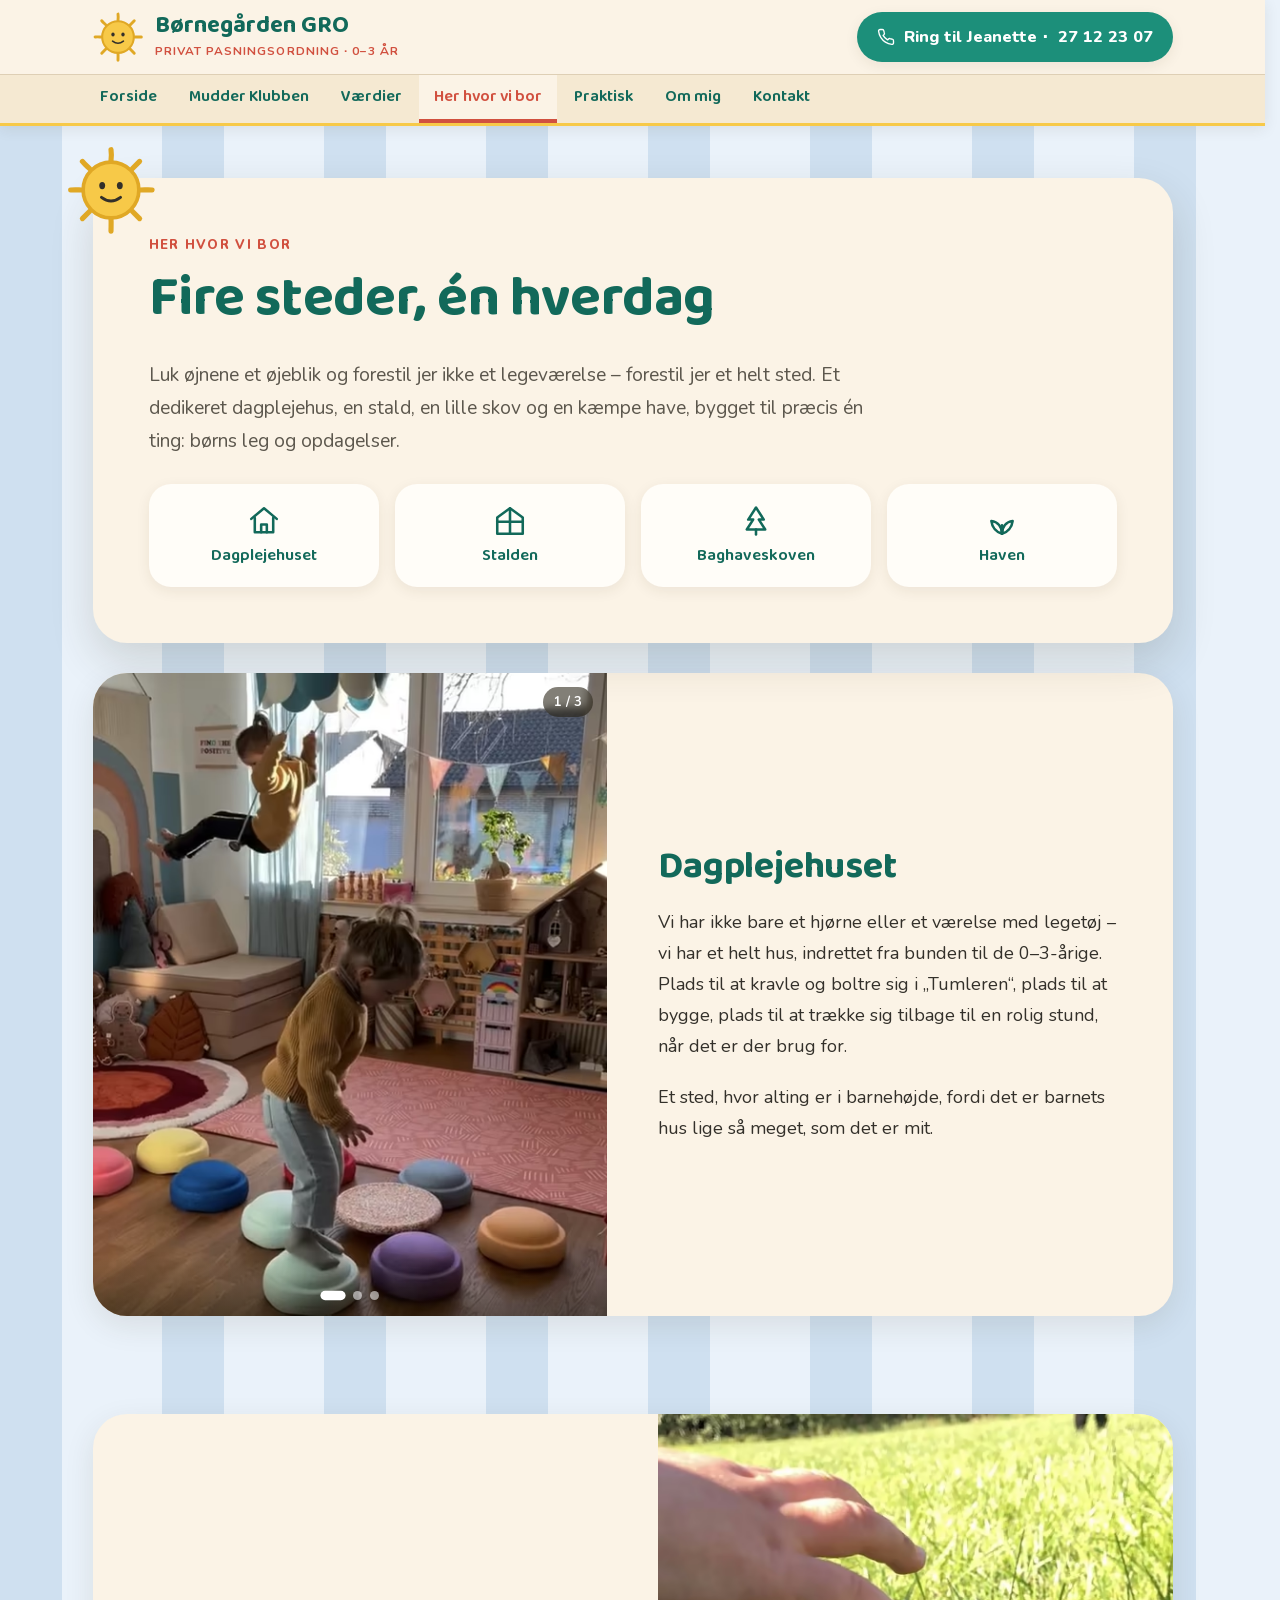
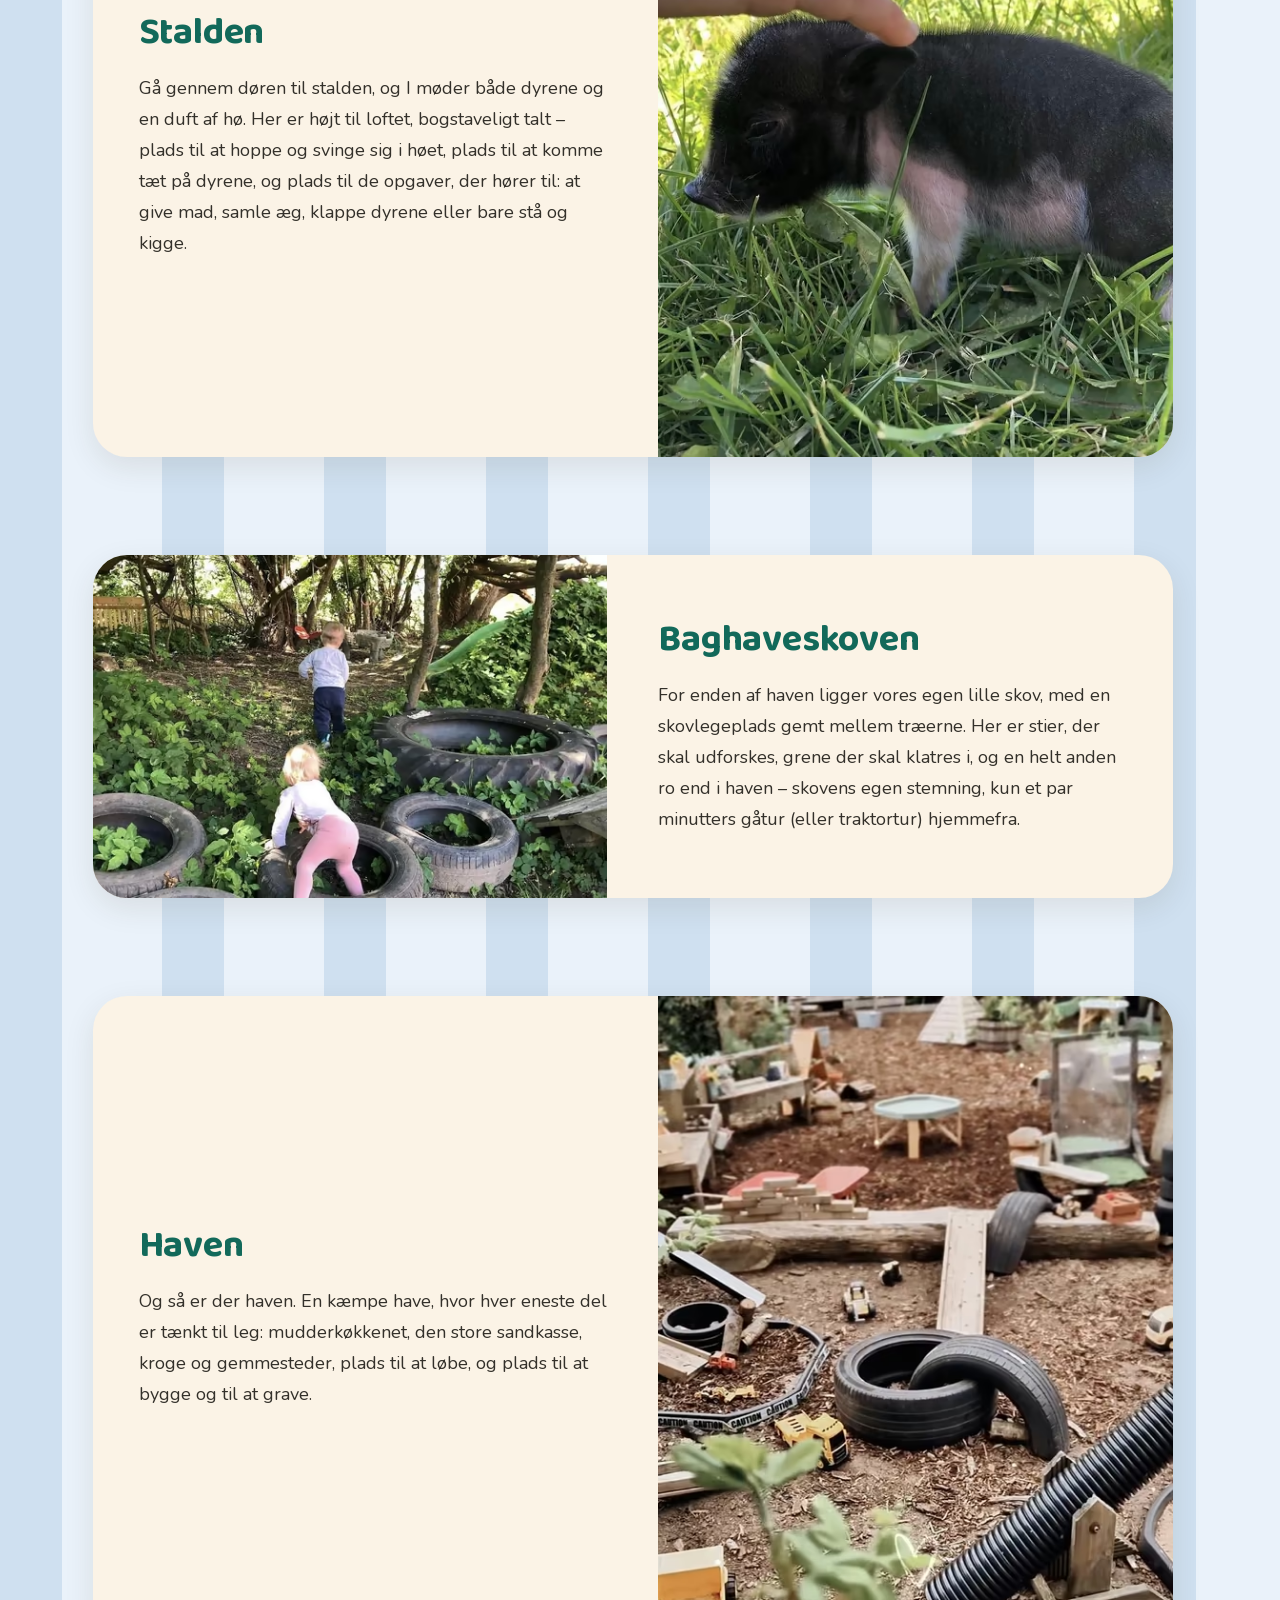
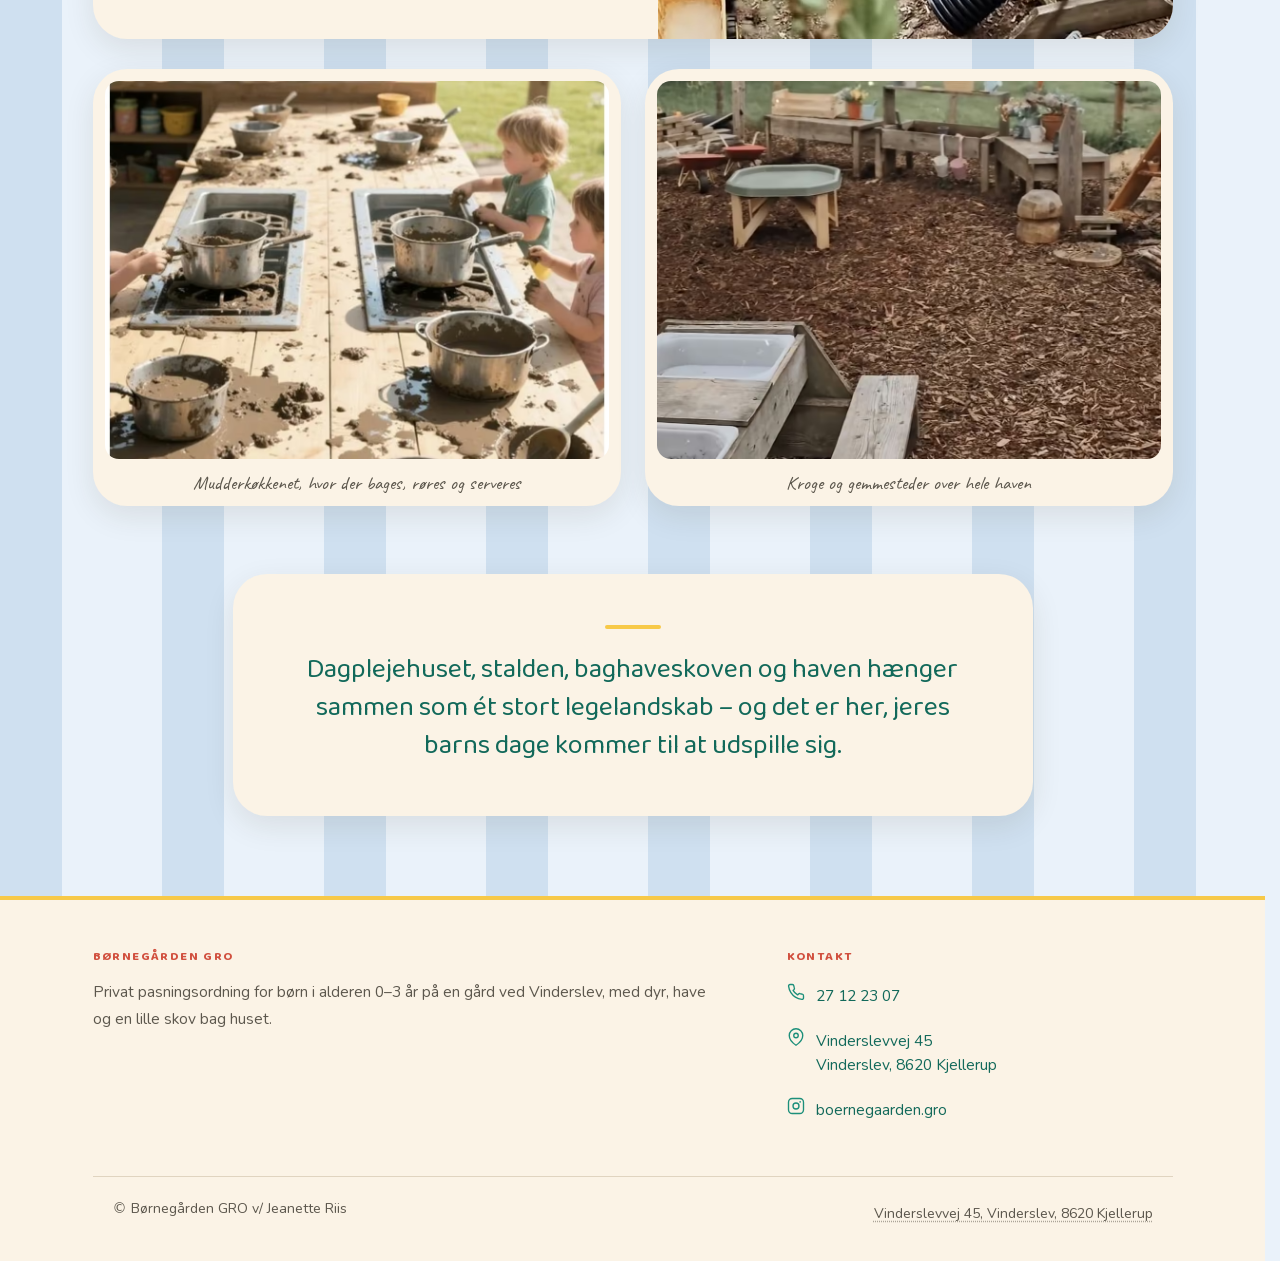
==== her-hvor-vi-bor.html @ cfdbc4fb "Udkast" ====
<!DOCTYPE html>
<html lang="da">
<head>
<meta charset="UTF-8">
<meta name="viewport" content="width=device-width, initial-scale=1">
<title>Børnegården GRO | Gården: hus, stald, skov og have</title>
<meta name="description" content="Dagplejehuset, stalden, baghaveskoven og haven – fire steder, der hænger sammen som ét stort legelandskab.">
<meta property="og:title" content="Børnegården GRO | Gården: hus, stald, skov og have">
<meta property="og:description" content="Dagplejehuset, stalden, baghaveskoven og haven – fire steder, der hænger sammen som ét stort legelandskab.">
<meta property="og:type" content="website">
<meta property="og:locale" content="da_DK">
<meta property="og:site_name" content="Børnegården GRO">
<link rel="canonical" href="https://www.boernegaardengro.dk/her-hvor-vi-bor.html">
<meta property="og:url" content="https://www.boernegaardengro.dk/her-hvor-vi-bor.html">
<meta property="og:image" content="https://www.boernegaardengro.dk/billeder/sted-hus.jpg">
<meta property="og:image:width" content="1080">
<meta property="og:image:height" content="1350">
<meta property="og:image:alt" content="Gården og huset, hvor Børnegården GRO holder til">
<meta name="twitter:card" content="summary_large_image">
<meta name="robots" content="index, follow, max-image-preview:large, max-snippet:-1">
<meta name="geo.region" content="DK-82">
<meta name="geo.placename" content="Vinderslev, Kjellerup">
<!-- Skrifterne ligger på vores egen server. Ingen fremmed forbindelse skal
     åbnes først, og der sendes ingen besøgsdata til Google. De tre filer er
     variable og beskåret til danske tegn: 75 KB i alt mod ca. 207 KB før. -->
<link rel="preload" href="assets/skrifter/nunito.woff2" as="font" type="font/woff2" crossorigin>
<link rel="preload" href="assets/skrifter/baloo2.woff2" as="font" type="font/woff2" crossorigin>
<link rel="stylesheet" href="assets/style.min.css">
<!-- Peger man på en fane, henter og optegner browseren siden på forhånd.
     Klikket bliver derefter øjeblikkeligt. "moderate" betyder: først når
     musen har hvilet ca. 200 ms, så der ikke hentes sider i blinde. -->
<script type="speculationrules">
{"prerender":[{"where":{"or":[{"href_matches":"index.html"},{"href_matches":"mudderklubben.html"},{"href_matches":"vaerdier.html"},{"href_matches":"her-hvor-vi-bor.html"},{"href_matches":"praktisk.html"},{"href_matches":"om-mig.html"},{"href_matches":"kontakt.html"}]},"eagerness":"moderate"}]}
</script>
<link rel="preload" as="image" type="image/avif" imagesrcset="billeder/sted-hus-1x.avif 540w, billeder/sted-hus.avif 1080w" imagesizes="(max-width: 900px) 100vw, 530px" fetchpriority="high">
<link rel="icon" href="favicon.ico" sizes="16x16 32x32 48x48">
<link rel="icon" href="favicon.svg" type="image/svg+xml">
<link rel="icon" href="favicon-96.png" type="image/png" sizes="96x96">
<link rel="apple-touch-icon" href="apple-touch-icon.png">
<link rel="manifest" href="site.webmanifest">
<meta name="theme-color" content="#fbf3e6">
<meta name="apple-mobile-web-app-title" content="GRO">
<script type="application/ld+json">{"@context":"https://schema.org","@graph":[{"@type":"ChildCare","@id":"https://www.boernegaardengro.dk/#virksomhed","name":"Børnegården GRO","alternateName":"Børnegården GRO – privat pasningsordning","description":"Privat pasningsordning for børn i alderen 0-3 år på en gård ved Vinderslev nord for Silkeborg. Dyr, have, egen lille skov og en hverdag med gårdliv, nærvær og vild leg.","url":"https://www.boernegaardengro.dk/","telephone":"+4527122307","image":"https://www.boernegaardengro.dk/billeder/hero-gynge.jpg","logo":{"@type":"ImageObject","url":"https://www.boernegaardengro.dk/logo-512.png","width":512,"height":512},"priceRange":"3.213 kr./md. i egenbetaling","address":{"@type":"PostalAddress","streetAddress":"Vinderslevvej 45","addressLocality":"Vinderslev","postalCode":"8620","addressRegion":"Kjellerup","addressCountry":"DK"},"geo":{"@type":"GeoCoordinates","latitude":56.25713,"longitude":9.43122},"hasMap":"https://www.google.com/maps/search/?api=1&query=56.25713,9.43122","areaServed":[{"@type":"Place","name":"Vinderslev"},{"@type":"Place","name":"Kjellerup"},{"@type":"Place","name":"Silkeborg Kommune"}],"sameAs":["https://www.instagram.com/boernegaarden.gro/"],"founder":{"@id":"https://www.boernegaardengro.dk/#jeanette"},"employee":{"@id":"https://www.boernegaardengro.dk/#jeanette"},"knowsLanguage":"da","currenciesAccepted":"DKK","audience":{"@type":"PeopleAudience","suggestedMinAge":0,"suggestedMaxAge":3},"makesOffer":{"@type":"Offer","name":"Fast pasningsplads, 0–3 år","priceCurrency":"DKK","price":"3213","priceSpecification":{"@type":"UnitPriceSpecification","price":"3213","priceCurrency":"DKK","unitText":"måned","description":"Egenbetaling efter kommunalt tilskud på 8.027 kr. fra Silkeborg Kommune."},"areaServed":{"@type":"Place","name":"Silkeborg Kommune"}}},{"@type":"Person","@id":"https://www.boernegaardengro.dk/#jeanette","name":"Jeanette Riis","jobTitle":"Privat børnepasser","description":"Driver Børnegården GRO i Vinderslev og har haft privat pasningsordning siden 2015.","url":"https://www.boernegaardengro.dk/om-mig.html","image":"https://www.boernegaardengro.dk/billeder/om-mig.jpg","worksFor":{"@id":"https://www.boernegaardengro.dk/#virksomhed"},"telephone":"+4527122307"},{"@type":"WebSite","@id":"https://www.boernegaardengro.dk/#hjemmeside","name":"Børnegården GRO","url":"https://www.boernegaardengro.dk/","inLanguage":"da-DK","publisher":{"@id":"https://www.boernegaardengro.dk/#virksomhed"}},{"@type":"WebPage","@id":"https://www.boernegaardengro.dk/her-hvor-vi-bor.html","url":"https://www.boernegaardengro.dk/her-hvor-vi-bor.html","name":"Børnegården GRO | Gården: hus, stald, skov og have","description":"Dagplejehuset, stalden, baghaveskoven og haven – fire steder, der hænger sammen som ét stort legelandskab.","inLanguage":"da-DK","isPartOf":{"@id":"https://www.boernegaardengro.dk/#hjemmeside"},"about":{"@id":"https://www.boernegaardengro.dk/#virksomhed"},"primaryImageOfPage":{"@type":"ImageObject","url":"https://www.boernegaardengro.dk/billeder/sted-hus.jpg"}},{"@type":"BreadcrumbList","itemListElement":[{"@type":"ListItem","position":1,"name":"Forside","item":"https://www.boernegaardengro.dk/"},{"@type":"ListItem","position":2,"name":"Her hvor vi bor","item":"https://www.boernegaardengro.dk/her-hvor-vi-bor.html"}]}]}</script>
</head>
<body>
<a class="spring-til" href="#indhold">Spring til indhold</a>
<header class="top">
  <div class="top-inder">
    <a class="logo" href="index.html">
      <svg class="sol" width="50" height="50" viewBox="0 0 120 120" role="img" aria-label="Tegnet sol">
  <g fill="none" stroke="#e0a825" stroke-width="7" stroke-linecap="round">
    <path d="M60 5 C61 12 60.5 16 60 20"/>
    <path d="M60 100 C60.5 105 60 110 60 116"/>
    <path d="M5 60 C12 59.5 16 60 20 60"/>
    <path d="M100 60 C106 60 111 59.5 116 60"/>
    <path d="M21 21 C25 26 28 28 31 31"/>
    <path d="M89 89 C92 92 95 95 99 99"/>
    <path d="M99 21 C95 25 92 28 89 31"/>
    <path d="M31 89 C28 92 25 95 21 99"/>
  </g>
  <path d="M60 22 C81 22 98 39 98 60 C98 81 81 98 60 98 C39 98 22 81 22 60 C22 39 39 22 60 22 Z"
        fill="#f7c948" stroke="#e0a825" stroke-width="5" stroke-linejoin="round"/>
  <ellipse cx="48" cy="54" rx="4" ry="5" fill="#33302a"/>
  <ellipse cx="72" cy="54" rx="4" ry="5" fill="#33302a"/>
  <path d="M47 70 Q60 80 73 70" fill="none" stroke="#33302a" stroke-width="4" stroke-linecap="round"/>
</svg>
      <span>
        <span class="logo-navn">Børnegården GRO</span>
        <span class="logo-under">Privat pasningsordning &middot; 0&ndash;3 år</span>
      </span>
    </a>
    <a class="top-ring" href="tel:+4527122307"><svg viewBox="0 0 24 24" fill="none" stroke="currentColor" stroke-width="1.8" stroke-linecap="round" stroke-linejoin="round" aria-hidden="true"><path d="M22 16.9v3a2 2 0 0 1-2.2 2 19.8 19.8 0 0 1-8.6-3.1 19.5 19.5 0 0 1-6-6A19.8 19.8 0 0 1 2.1 4.2 2 2 0 0 1 4.1 2h3a2 2 0 0 1 2 1.7c.1 1 .4 1.9.7 2.8a2 2 0 0 1-.4 2.1L8.1 9.9a16 16 0 0 0 6 6l1.3-1.3a2 2 0 0 1 2.1-.4c.9.3 1.8.6 2.8.7a2 2 0 0 1 1.7 2z"/></svg><span class="ring-lang">Ring til Jeanette &middot; </span>27 12 23 07</a>
  </div>
  <nav class="faner" aria-label="Hovedmenu">
    <ul>
      <li><a href="index.html">Forside</a></li>
      <li><a href="mudderklubben.html">Mudder&nbsp;Klubben</a></li>
      <li><a href="vaerdier.html">Værdier</a></li>
      <li><a href="her-hvor-vi-bor.html" aria-current="page">Her hvor vi bor</a></li>
      <li><a href="praktisk.html">Praktisk</a></li>
      <li><a href="om-mig.html">Om mig</a></li>
      <li><a href="kontakt.html">Kontakt</a></li>
    </ul>
  </nav>
</header>
<main id="indhold">

<div class="wrap">
  <div class="sidehoved">
    <svg class="sol-hjoerne" width="88" height="88" viewBox="0 0 120 120" role="img" aria-label="Tegnet sol">
  <g fill="none" stroke="#e0a825" stroke-width="7" stroke-linecap="round">
    <path d="M60 5 C61 12 60.5 16 60 20"/>
    <path d="M60 100 C60.5 105 60 110 60 116"/>
    <path d="M5 60 C12 59.5 16 60 20 60"/>
    <path d="M100 60 C106 60 111 59.5 116 60"/>
    <path d="M21 21 C25 26 28 28 31 31"/>
    <path d="M89 89 C92 92 95 95 99 99"/>
    <path d="M99 21 C95 25 92 28 89 31"/>
    <path d="M31 89 C28 92 25 95 21 99"/>
  </g>
  <path d="M60 22 C81 22 98 39 98 60 C98 81 81 98 60 98 C39 98 22 81 22 60 C22 39 39 22 60 22 Z"
        fill="#f7c948" stroke="#e0a825" stroke-width="5" stroke-linejoin="round"/>
  <ellipse cx="48" cy="54" rx="4" ry="5" fill="#33302a"/>
  <ellipse cx="72" cy="54" rx="4" ry="5" fill="#33302a"/>
  <path d="M47 70 Q60 80 73 70" fill="none" stroke="#33302a" stroke-width="4" stroke-linecap="round"/>
</svg>
    <p class="brodkrumme">Her hvor vi bor</p>
    <h1>Fire steder, én hverdag</h1>
    <p class="manchet">Luk øjnene et øjeblik og forestil jer ikke et legeværelse &ndash; forestil
    jer et helt sted. Et dedikeret dagplejehus, en stald, en lille skov og en kæmpe have,
    bygget til præcis én ting: børns leg og opdagelser.</p>
    <ul class="steder-oversigt">
      <li><a href="#dagplejehuset"><svg viewBox="0 0 24 24" fill="none" stroke="currentColor" stroke-width="1.8" stroke-linecap="round" stroke-linejoin="round" aria-hidden="true"><path d="M3 10.5 12 3l9 7.5"/><path d="M5.5 9.8V20h13V9.8"/><path d="M10 20v-5.5h4V20"/></svg>Dagplejehuset</a></li>
      <li><a href="#stalden"><svg viewBox="0 0 24 24" fill="none" stroke="currentColor" stroke-width="1.8" stroke-linecap="round" stroke-linejoin="round" aria-hidden="true"><path d="M3 9.5 12 3l9 6.5V21H3z"/><path d="M12 3v18"/><path d="M3 12.5h18"/></svg>Stalden</a></li>
      <li><a href="#baghaveskoven"><svg viewBox="0 0 24 24" fill="none" stroke="currentColor" stroke-width="1.8" stroke-linecap="round" stroke-linejoin="round" aria-hidden="true"><path d="M12 2.5 6.5 11h3.5L5.5 18h13L14 11h3.5z"/><path d="M12 18v3.5"/></svg>Baghaveskoven</a></li>
      <li><a href="#haven"><svg viewBox="0 0 24 24" fill="none" stroke="currentColor" stroke-width="1.8" stroke-linecap="round" stroke-linejoin="round" aria-hidden="true"><path d="M12 21c0-5 3-8.5 7.5-9-.5 4.5-3.5 8-7.5 9z"/><path d="M12 21c0-5-3-8.5-7.5-9 .5 4.5 3.5 8 7.5 9z"/><path d="M12 21v-6"/></svg>Haven</a></li>
    </ul>
  </div>
</div>

<section id="dagplejehuset">
  <div class="wrap">
    <div class="blok">
      <div class="blok-billede"><div class="karrusel">
      <div class="karrusel-spor" tabindex="0" role="group"
           aria-roledescription="billedkarrusel" aria-label="Billeder fra dagplejehuset">
        <div class="karrusel-billede"><picture><source type="image/avif" sizes="(max-width: 900px) 100vw, 530px" srcset="billeder/sted-hus-1x.avif 540w, billeder/sted-hus.avif 1080w"><source type="image/webp" sizes="(max-width: 900px) 100vw, 530px" srcset="billeder/sted-hus-1x.webp 540w, billeder/sted-hus.webp 1080w"><img src="billeder/sted-hus.jpg" sizes="(max-width: 900px) 100vw, 530px" srcset="billeder/sted-hus-1x.jpg 540w, billeder/sted-hus.jpg 1080w" alt="Børn der leger på puder og trædesten i legestuen" width="1080" height="1350" fetchpriority="high" decoding="async"></picture></div>
        <div class="karrusel-billede"><picture><source type="image/avif" sizes="(max-width: 900px) 100vw, 530px" srcset="billeder/sted-hus2-1x.avif 540w, billeder/sted-hus2.avif 1080w"><source type="image/webp" sizes="(max-width: 900px) 100vw, 530px" srcset="billeder/sted-hus2-1x.webp 540w, billeder/sted-hus2.webp 1080w"><img src="billeder/sted-hus2.jpg" sizes="(max-width: 900px) 100vw, 530px" srcset="billeder/sted-hus2-1x.jpg 540w, billeder/sted-hus2.jpg 1080w" alt="Barn der klatrer på klatrevæggen i Tumleren" width="1080" height="1350" loading="lazy" decoding="async"></picture></div>
        <div class="karrusel-billede"><picture><source type="image/avif" sizes="(max-width: 900px) 100vw, 530px" srcset="billeder/sted-hus3-1x.avif 540w, billeder/sted-hus3.avif 1080w"><source type="image/webp" sizes="(max-width: 900px) 100vw, 530px" srcset="billeder/sted-hus3-1x.webp 540w, billeder/sted-hus3.webp 1080w"><img src="billeder/sted-hus3.jpg" sizes="(max-width: 900px) 100vw, 530px" srcset="billeder/sted-hus3-1x.jpg 540w, billeder/sted-hus3.jpg 1080w" alt="Legestuen med bogreol, tavle og plads til at lege" width="1080" height="1350" loading="lazy" decoding="async"></picture></div>
      </div>
      <span class="karrusel-tael" aria-hidden="true"></span>
      <button class="karrusel-pil karrusel-forrige" type="button" aria-label="Forrige billede"><svg viewBox="0 0 24 24" fill="none" stroke="currentColor" stroke-width="1.8" stroke-linecap="round" stroke-linejoin="round" aria-hidden="true"><path d="M15 4.5 7.5 12l7.5 7.5"/></svg></button>
      <button class="karrusel-pil karrusel-naeste" type="button" aria-label="Næste billede"><svg viewBox="0 0 24 24" fill="none" stroke="currentColor" stroke-width="1.8" stroke-linecap="round" stroke-linejoin="round" aria-hidden="true"><path d="M9 4.5 16.5 12 9 19.5"/></svg></button>
      <div class="karrusel-bund">
        <div class="karrusel-prikker" role="tablist" aria-label="Vælg billede"></div>
      </div>
    </div></div>
      <div class="blok-tekst">
        <div class="prose">
          <h2>Dagplejehuset</h2>
          <p>Vi har ikke bare et hjørne eller et værelse med legetøj &ndash; vi har et helt hus,
          indrettet fra bunden til de 0&ndash;3-årige. Plads til at kravle og boltre sig i
          &bdquo;Tumleren&ldquo;, plads til at bygge, plads til at trække sig tilbage til en rolig
          stund, når det er der brug for.</p>
          <p>Et sted, hvor alting er i barnehøjde, fordi det er barnets hus lige så meget,
          som det er mit.</p>
        </div>
      </div>
    </div>
  </div>
</section>

<section id="stalden">
  <div class="wrap">
    <div class="blok vendt">
      <div class="blok-billede"><picture><source type="image/avif" sizes="(max-width: 900px) 100vw, 530px" srcset="billeder/sted-stald-1x.avif 540w, billeder/sted-stald.avif 1080w"><source type="image/webp" sizes="(max-width: 900px) 100vw, 530px" srcset="billeder/sted-stald-1x.webp 540w, billeder/sted-stald.webp 1080w"><img src="billeder/sted-stald.jpg" sizes="(max-width: 900px) 100vw, 530px" srcset="billeder/sted-stald-1x.jpg 540w, billeder/sted-stald.jpg 1080w" alt="Lille gris i græsset ved stalden" width="1080" height="1350" loading="lazy" decoding="async"></picture></div>
      <div class="blok-tekst">
        <div class="prose">
          <h2>Stalden</h2>
          <p>Gå gennem døren til stalden, og I møder både dyrene og en duft af hø. Her er højt
          til loftet, bogstaveligt talt &ndash; plads til at hoppe og svinge sig i høet, plads til
          at komme tæt på dyrene, og plads til de opgaver, der hører til: at give mad, samle æg,
          klappe dyrene eller bare stå og kigge.</p>
        </div>
      </div>
    </div>
  </div>
</section>

<section id="baghaveskoven">
  <div class="wrap">
    <div class="blok">
      <div class="blok-billede"><picture><source type="image/avif" sizes="(max-width: 900px) 100vw, 530px" srcset="billeder/sted-skov-1x.avif 540w, billeder/sted-skov.avif 1080w"><source type="image/webp" sizes="(max-width: 900px) 100vw, 530px" srcset="billeder/sted-skov-1x.webp 540w, billeder/sted-skov.webp 1080w"><img src="billeder/sted-skov.jpg" sizes="(max-width: 900px) 100vw, 530px" srcset="billeder/sted-skov-1x.jpg 540w, billeder/sted-skov.jpg 1080w" alt="Børn der klatrer på dæk mellem træerne i baghaveskoven" width="1080" height="720" loading="lazy" decoding="async"></picture></div>
      <div class="blok-tekst">
        <div class="prose">
          <h2>Baghaveskoven</h2>
          <p>For enden af haven ligger vores egen lille skov, med en skovlegeplads gemt mellem
          træerne. Her er stier, der skal udforskes, grene der skal klatres i, og en helt anden
          ro end i haven &ndash; skovens egen stemning, kun et par minutters gåtur
          (eller traktortur) hjemmefra.</p>
        </div>
      </div>
    </div>
  </div>
</section>

<section id="haven">
  <div class="wrap">
    <div class="blok vendt">
      <div class="blok-billede"><picture><source type="image/avif" sizes="(max-width: 900px) 100vw, 530px" srcset="billeder/sted-have-1x.avif 540w, billeder/sted-have.avif 1080w"><source type="image/webp" sizes="(max-width: 900px) 100vw, 530px" srcset="billeder/sted-have-1x.webp 540w, billeder/sted-have.webp 1080w"><img src="billeder/sted-have.jpg" sizes="(max-width: 900px) 100vw, 530px" srcset="billeder/sted-have-1x.jpg 540w, billeder/sted-have.jpg 1080w" alt="Havens legeområde med sandkasse, dæk og redskaber" width="1080" height="1350" loading="lazy" decoding="async"></picture></div>
      <div class="blok-tekst">
        <div class="prose">
          <h2>Haven</h2>
          <p>Og så er der haven. En kæmpe have, hvor hver eneste del er tænkt til leg:
          mudderkøkkenet, den store sandkasse, kroge og gemmesteder, plads til at løbe,
          og plads til at bygge og til at grave.</p>
        </div>
      </div>
    </div>
    <div class="galleri to">
      <figure><picture><source type="image/avif" sizes="(max-width: 620px) 92vw, 45vw" srcset="billeder/sted-have2-1x.avif 530w, billeder/sted-have2.avif 1060w"><source type="image/webp" sizes="(max-width: 620px) 92vw, 45vw" srcset="billeder/sted-have2-1x.webp 530w, billeder/sted-have2.webp 1060w"><img src="billeder/sted-have2.jpg" sizes="(max-width: 620px) 92vw, 45vw" srcset="billeder/sted-have2-1x.jpg 530w, billeder/sted-have2.jpg 1060w" alt="Det lange mudderkøkken med gryder og skåle" width="1060" height="795" loading="lazy" decoding="async"></picture><figcaption>Mudderkøkkenet, hvor der bages, røres og serveres</figcaption></figure>
      <figure><picture><source type="image/avif" sizes="(max-width: 620px) 92vw, 45vw" srcset="billeder/sted-have3-1x.avif 530w, billeder/sted-have3.avif 1060w"><source type="image/webp" sizes="(max-width: 620px) 92vw, 45vw" srcset="billeder/sted-have3-1x.webp 530w, billeder/sted-have3.webp 1060w"><img src="billeder/sted-have3.jpg" sizes="(max-width: 620px) 92vw, 45vw" srcset="billeder/sted-have3-1x.jpg 530w, billeder/sted-have3.jpg 1060w" alt="Havens legeområde med borde, baljer og redskaber" width="1060" height="795" loading="lazy" decoding="async"></picture><figcaption>Kroge og gemmesteder over hele haven</figcaption></figure>
    </div>
  </div>
</section>

<section>
  <div class="wrap">
    <div class="citat">
      Dagplejehuset, stalden, baghaveskoven og haven hænger sammen som ét stort legelandskab
      &ndash; og det er her, jeres barns dage kommer til at udspille sig.
    </div>
  </div>
</section>

</main>
<footer>
  <div class="wrap">
    <div class="footer-grid">
      <div>
        <h4>Børnegården GRO</h4>
        <p class="daempet">Privat pasningsordning for børn i alderen 0&ndash;3 år
        på en gård ved Vinderslev, med dyr, have og en lille skov bag huset.</p>
      </div>
      <div>
        <h4>Kontakt</h4>
        <ul class="footer-kontakt">
          <li><svg viewBox="0 0 24 24" fill="none" stroke="currentColor" stroke-width="1.8" stroke-linecap="round" stroke-linejoin="round" aria-hidden="true"><path d="M22 16.9v3a2 2 0 0 1-2.2 2 19.8 19.8 0 0 1-8.6-3.1 19.5 19.5 0 0 1-6-6A19.8 19.8 0 0 1 2.1 4.2 2 2 0 0 1 4.1 2h3a2 2 0 0 1 2 1.7c.1 1 .4 1.9.7 2.8a2 2 0 0 1-.4 2.1L8.1 9.9a16 16 0 0 0 6 6l1.3-1.3a2 2 0 0 1 2.1-.4c.9.3 1.8.6 2.8.7a2 2 0 0 1 1.7 2z"/></svg><a href="tel:+4527122307">27 12 23 07</a></li>
          <li><svg viewBox="0 0 24 24" fill="none" stroke="currentColor" stroke-width="1.8" stroke-linecap="round" stroke-linejoin="round" aria-hidden="true"><path d="M21 10c0 7-9 13-9 13s-9-6-9-13a9 9 0 0 1 18 0z"/><circle cx="12" cy="10" r="3"/></svg><a href="https://www.google.com/maps/search/?api=1&amp;query=Vinderslevvej+45,+8620+Kjellerup" target="_blank" rel="noopener" title="Åbn adressen i Google Maps">Vinderslevvej 45<br>Vinderslev, 8620 Kjellerup</a></li>
          <li><svg viewBox="0 0 24 24" fill="none" stroke="currentColor" stroke-width="1.8" stroke-linecap="round" stroke-linejoin="round" aria-hidden="true"><rect x="2" y="2" width="20" height="20" rx="5"/><circle cx="12" cy="12" r="4"/><circle cx="17.5" cy="6.5" r="1.1" fill="currentColor" stroke="none"/></svg><a href="https://www.instagram.com/boernegaarden.gro/" target="_blank" rel="noopener">boernegaarden.gro</a></li>
        </ul>
      </div>
    </div>
    <div class="footer-bund">
      <span>&copy; Børnegården GRO v/ Jeanette Riis</span>
      <span><a href="https://www.google.com/maps/search/?api=1&amp;query=Vinderslevvej+45,+8620+Kjellerup" target="_blank" rel="noopener" title="Åbn adressen i Google Maps">Vinderslevvej 45, Vinderslev, 8620 Kjellerup</a></span>
    </div>
  </div>
</footer>
<script src="assets/karrusel.js" defer></script>
<script src="assets/overgang.js" defer></script>
</body>
</html>
---- assets/style.min.css ----
/* Genereret af byg.py – ret assets/style.css i stedet */
:root{--stribe:#cfe0f0;--stribe-lys:#eaf2fa;--creme:#fbf3e6;--creme-dyb:#f5e9d2;--sol:#f7c948;--sol-kant:#e0a825;--sol-vask:#fdf1d6;--teal:#1c8f7a;--teal-dyb:#12695a;--teal-vask:#e4f1ed;--roed:#d1503f;--roed-dyb:#a83a2c;--blaek:#33302a;--blaek-blod:#5c574d;--kant:#e6dcc7;--r-lille:14px;--r:22px;--r-stor:34px;--skygge:0 10px 30px rgba(58,48,22,.10);--skygge-lav:0 4px 14px rgba(58,48,22,.08);--skygge-hoej:0 18px 44px rgba(58,48,22,.16)}@view-transition{navigation:auto}::view-transition-group(root){animation-duration:.3s}::view-transition-old(root){animation:.14s linear both toner-vaek}::view-transition-new(root){animation:.24s cubic-bezier(.2,.8,.3,1) .06s both toner-frem}@keyframes toner-vaek{to{opacity:0}}@keyframes toner-frem{from{opacity:0;transform:translateY(8px)}to{opacity:1;transform:none}}header.top{view-transition-name:sidehoved}footer{view-transition-name:sidefod}::view-transition-group(sidehoved),::view-transition-group(sidefod){animation-duration:.2s}.logo .sol{view-transition-name:logo-sol}nav.faner a[aria-current="page"]::after{content:"";position:absolute;left:0;right:0;bottom:-4px;height:4px;background:var(--roed);view-transition-name:fane-streg}nav.faner a{position:relative}nav.faner a[aria-current="page"]{border-bottom-color:transparent}::view-transition-group(fane-streg){animation-duration:.3s;animation-timing-function:cubic-bezier(.3,.9,.3,1)}@supports not (view-transition-name:none){main{animation:.24s cubic-bezier(.2,.8,.3,1) both toner-frem}}main.side-gaar-ud{animation:.14s linear both toner-vaek}main.side-kommer-ind{animation:.24s cubic-bezier(.2,.8,.3,1) both toner-frem}@font-face{font-family:"Nunito";src:url("skrifter/nunito.woff2") format("woff2-variations"),url("skrifter/nunito.woff2") format("woff2");font-weight:200 1000;font-style:normal;font-display:swap}@font-face{font-family:"Baloo 2";src:url("skrifter/baloo2.woff2") format("woff2-variations"),url("skrifter/baloo2.woff2") format("woff2");font-weight:400 800;font-style:normal;font-display:swap}@font-face{font-family:"Caveat";src:url("skrifter/caveat.woff2") format("woff2-variations"),url("skrifter/caveat.woff2") format("woff2");font-weight:400 700;font-style:normal;font-display:swap}@font-face{font-family:"Nunito-reserve";src:local("Helvetica Neue"),local("Segoe UI"),local("Arial");size-adjust:99%;ascent-override:101%;descent-override:35%;line-gap-override:0%}@font-face{font-family:"Baloo-reserve";src:local("Avenir Next"),local("Segoe UI"),local("Arial");size-adjust:106%;ascent-override:96%;descent-override:32%;line-gap-override:0%}@font-face{font-family:"Caveat-reserve";src:local("Bradley Hand"),local("Segoe Script"),local("Comic Sans MS"),local("Arial");size-adjust:82%;ascent-override:117%;descent-override:37%;line-gap-override:0%}*{box-sizing:border-box}html{scroll-behavior:smooth;-webkit-text-size-adjust:100%;scroll-padding-top:140px;scrollbar-gutter:stable;background:var(--stribe-lys)}body{margin:0;overflow-x:hidden;font-family:"Nunito","Nunito-reserve",system-ui,-apple-system,sans-serif;font-size:18px;line-height:1.72;color:var(--blaek);background:repeating-linear-gradient( 90deg,var(--stribe) 0px,var(--stribe) 62px,var(--stribe-lys) 62px,var(--stribe-lys) 162px );-webkit-font-smoothing:antialiased}img{max-width:100%;height:auto;display:block}a{color:var(--teal-dyb)}h1,h2,h3,h4{font-family:"Baloo 2","Baloo-reserve","Nunito",system-ui,sans-serif;color:var(--teal-dyb);line-height:1.15;margin:0 0 .5em;font-weight:700;letter-spacing:-.005em}h1{font-size:clamp(2.1rem,6vw,3.5rem)}h2{font-size:clamp(1.6rem,3.6vw,2.35rem)}h3{font-size:clamp(1.2rem,2.3vw,1.5rem)}h4{font-size:1.08rem}p{margin:0 0 1.1em}p:last-child{margin-bottom:0}.wrap{max-width:1120px;margin:0 auto;padding:0 20px}.prose{max-width:65ch}.prose.midt{margin-inline:auto}.stor-tekst{font-size:1.12rem}.daempet{color:var(--blaek-blod)}.haand{font-family:"Caveat","Caveat-reserve",cursive;font-size:1.35em;line-height:1.35}.skjul{position:absolute;width:1px;height:1px;overflow:hidden;clip:rect(0 0 0 0);white-space:nowrap}.spring-til{position:absolute;left:-9999px;background:var(--teal-dyb);color:#fff;padding:10px 16px;border-radius:0 0 10px 0;z-index:100}.spring-til:focus{left:0;top:0}a:focus-visible,button:focus-visible{outline:3px solid var(--sol-kant);outline-offset:3px;border-radius:4px}.top{position:sticky;top:0;z-index:50;background:var(--creme);border-bottom:3px solid var(--sol);box-shadow:0 3px 14px rgba(58,48,22,.09)}.top-inder{max-width:1120px;margin:0 auto;padding:12px 20px;display:flex;align-items:center;justify-content:space-between;gap:16px;flex-wrap:wrap}.logo{display:flex;align-items:center;gap:12px;text-decoration:none}.logo .sol{flex:0 0 auto;width:50px;height:50px}.logo-navn{font-family:"Baloo 2","Baloo-reserve",sans-serif;font-weight:700;font-size:1.5rem;line-height:1.05;color:var(--teal-dyb);display:block}.logo-under{display:block;font-family:"Nunito","Nunito-reserve",sans-serif;font-weight:700;font-size:.74rem;letter-spacing:.09em;text-transform:uppercase;color:var(--roed);margin-top:3px}.top-ring{display:inline-flex;align-items:center;gap:9px;background:var(--teal);color:#fff;text-decoration:none;font-weight:800;font-size:1.02rem;padding:11px 20px;border-radius:999px;box-shadow:var(--skygge-lav);transition:transform .12s ease,background .12s ease}@media (hover:hover){.top-ring:hover{background:var(--teal-dyb);transform:translateY(-1px)}}.top-ring svg{width:18px;height:18px}nav.faner{background:var(--creme-dyb);border-top:1px solid rgba(160,140,105,.28);position:relative}nav.faner ul{max-width:1120px;margin:0 auto;padding:0 12px;list-style:none;display:flex;flex-wrap:wrap;gap:2px}nav.faner a{display:flex;align-items:center;min-height:48px;padding:0 15px;font-family:"Baloo 2","Baloo-reserve",sans-serif;font-weight:600;font-size:1.02rem;color:var(--teal-dyb);text-decoration:none;border-bottom:4px solid transparent;transition:background .12s ease,border-color .12s ease}@media (hover:hover){nav.faner a:hover{background:rgba(255,255,255,.6)}}nav.faner a[aria-current="page"]{background:var(--creme);border-bottom-color:var(--roed);color:var(--roed)}@supports (animation-timeline:view()){@media (prefers-reduced-motion:no-preference){.kort,.blok,.pladser,.citat,.pas,.genvej,.kontaktveje li,.galleri figure{animation:toner-op linear both;animation-timeline:view();animation-range:entry 5% cover 22%}@keyframes toner-op{from{opacity:0;transform:translateY(26px) scale(.985)}to{opacity:1;transform:none}}}}.kort{background:var(--creme);border-radius:var(--r-stor);box-shadow:var(--skygge);padding:clamp(26px,5vw,58px);margin:0 0 34px}.kort.smal{max-width:800px;margin-inline:auto}.kort.fremhaevet{border-top:5px solid var(--sol)}.kort.flad{margin:0}.kort.midtstil{text-align:center}.kort.kortkort{padding:0;overflow:hidden}.nulmargen{margin:0 !important}.luft-over{margin-top:1.5em}.knapper.midt{justify-content:center}section{padding:34px 0}section:first-of-type{padding-top:30px}.hero{padding:40px 0 10px}.hero-grid{display:grid;grid-template-columns:1.05fr .95fr;gap:34px;align-items:center}.hero-kort{background:var(--creme);border-radius:var(--r-stor);box-shadow:var(--skygge-hoej);padding:clamp(28px,4.2vw,52px);position:relative}.hero-kort .sol-hjoerne{position:absolute;top:-30px;left:-26px;width:92px;height:92px}.hero-kort h1{margin-top:6px}.hero-kort .under{font-family:"Caveat","Caveat-reserve",cursive;font-size:1.75rem;line-height:1.3;color:var(--roed);margin:-4px 0 18px}.klynge{display:grid;grid-template-columns:1.15fr .85fr;grid-template-rows:1fr 1fr;gap:18px;padding:14px 10px}.polaroid{background:#fff;padding:9px 9px 11px;border-radius:8px;box-shadow:var(--skygge-hoej);align-self:stretch}.polaroid img{border-radius:4px;width:100%;height:100%;object-fit:cover}.polaroid-1{grid-column:1;grid-row:1 / 3;transform:rotate(-2.2deg)}.polaroid-2{grid-column:2;grid-row:1;transform:rotate(3deg)}.polaroid-3{grid-column:2;grid-row:2;transform:rotate(-3.5deg)}.polaroid-1 img{min-height:430px}.polaroid-2 img,.polaroid-3 img{min-height:200px}.knapper{display:flex;flex-wrap:wrap;gap:12px;margin-top:24px}.knap{display:inline-flex;align-items:center;gap:9px;font-family:"Baloo 2","Baloo-reserve",sans-serif;font-weight:600;font-size:1.05rem;padding:13px 24px;border-radius:999px;text-decoration:none;border:2px solid transparent;cursor:pointer;transition:transform .12s ease,background .12s ease,box-shadow .12s ease}.knap{min-height:48px}@media (hover:hover){.knap:hover{transform:translateY(-2px)}}.knap svg{width:19px;height:19px}.knap-primaer{background:var(--roed);color:#fff;box-shadow:0 4px 0 var(--roed-dyb)}.knap-primaer:hover{background:var(--roed-dyb);box-shadow:0 6px 0 var(--roed-dyb)}.knap-sekundaer{background:var(--teal);color:#fff;box-shadow:0 4px 0 var(--teal-dyb)}.knap-sekundaer:hover{background:var(--teal-dyb);box-shadow:0 6px 0 var(--teal-dyb)}.knap-blank{background:transparent;color:var(--teal-dyb);border-color:var(--teal)}.knap-blank:hover{background:var(--teal-vask)}.pladser{background:var(--creme);border-radius:var(--r-stor);border-top:5px solid var(--sol);box-shadow:var(--skygge);padding:clamp(26px,4vw,46px);text-align:center}.pladser h2{margin-bottom:.35em}.pladser-liste{list-style:none;margin:22px 0 0;padding:0;display:flex;flex-wrap:wrap;gap:16px;justify-content:center}.pladser-liste li{background:#fff;border-radius:var(--r);padding:20px 30px;min-width:220px;box-shadow:var(--skygge-lav)}.pladser-tal{display:block;font-family:"Baloo 2","Baloo-reserve",sans-serif;font-weight:700;font-size:2.6rem;line-height:1;color:var(--roed)}.pladser-hvornaar{display:block;font-weight:700;margin-top:6px}.genveje{display:grid;grid-template-columns:repeat(3,1fr);gap:24px}.genvej{background:var(--creme);border-radius:var(--r-stor);box-shadow:var(--skygge);overflow:hidden;text-decoration:none;color:inherit;display:flex;flex-direction:column;transition:transform .14s ease,box-shadow .14s ease}@media (hover:hover){.genvej:hover{transform:translateY(-4px);box-shadow:var(--skygge-hoej)}}.genvej img{width:100%;aspect-ratio:4/3;object-fit:cover}.genvej-tekst{padding:22px 26px 26px}.genvej h3{margin-bottom:.3em}.genvej p{font-size:.98rem;color:var(--blaek-blod)}.genvej .pil{font-family:"Baloo 2","Baloo-reserve",sans-serif;font-weight:600;color:var(--roed);margin-top:12px;display:block}.sidehoved{background:var(--creme);border-radius:var(--r-stor);box-shadow:var(--skygge-hoej);padding:clamp(30px,4.5vw,56px);margin:52px 0 0;position:relative}.sidehoved .sol-hjoerne{position:absolute;top:-32px;left:-26px;width:88px;height:88px}@media (max-width:1180px){.hero-kort .sol-hjoerne{left:-8px}.sidehoved .sol-hjoerne{left:-8px;top:-34px}.sidehoved{padding-top:66px}}.sidehoved .manchet{font-size:1.2rem;color:var(--blaek-blod);max-width:60ch;margin-bottom:0}.brodkrumme{font-size:.82rem;font-weight:800;letter-spacing:.1em;text-transform:uppercase;color:var(--roed);margin-bottom:10px}.blok{display:grid;grid-template-columns:1fr 1fr;gap:clamp(26px,4vw,54px);align-items:center;background:var(--creme);border-radius:var(--r-stor);box-shadow:var(--skygge);overflow:hidden;margin-bottom:30px}.blok-billede{height:100%;min-height:320px}.blok-billede img{width:100%;height:100%;object-fit:cover}.blok-tekst{padding:clamp(26px,3.6vw,48px);padding-left:0}.blok.vendt .blok-billede{order:2}.blok.vendt .blok-tekst{order:1;padding-left:clamp(26px,3.6vw,48px);padding-right:0}.blok-tekst .prose{max-width:46ch}.karrusel{position:relative;height:100%}.karrusel-spor{display:flex;height:100%;overflow-x:auto;scroll-snap-type:x mandatory;scroll-behavior:smooth;-webkit-overflow-scrolling:touch;scrollbar-width:none;overscroll-behavior-x:contain}.karrusel-spor::-webkit-scrollbar{display:none}.karrusel-spor:focus-visible{outline:3px solid var(--sol-kant);outline-offset:-3px}.karrusel-billede{flex:0 0 100%;scroll-snap-align:center;scroll-snap-stop:always;min-width:0}.karrusel-billede img{width:100%;height:100%;object-fit:cover;transition:opacity .5s ease,transform .6s cubic-bezier(.22,.61,.36,1)}.karrusel-pil{position:absolute;top:50%;transform:translateY(-50%);width:44px;height:44px;border-radius:50%;border:0;cursor:pointer;background:rgba(255,253,248,.94);color:var(--teal-dyb);box-shadow:0 4px 16px rgba(40,32,12,.28);display:grid;place-items:center;opacity:0;transition:opacity .25s ease,transform .18s ease,background .18s ease;z-index:2}.karrusel-pil svg{width:20px;height:20px}.karrusel-forrige{left:14px}.karrusel-naeste{right:14px}.karrusel-pil:disabled{opacity:0 !important;pointer-events:none}@media (hover:hover){.karrusel:hover .karrusel-pil{opacity:1}.karrusel-pil:hover{background:#fff;transform:translateY(-50%) scale(1.08)}}.karrusel-pil:focus-visible{opacity:1}.karrusel-bund{position:absolute;left:0;right:0;bottom:0;display:flex;align-items:center;justify-content:center;gap:9px;padding:34px 16px 16px;background:linear-gradient(to top,rgba(28,22,8,.42),transparent);pointer-events:none;z-index:2}.karrusel-prikker{display:flex;gap:8px;pointer-events:auto}.karrusel-prik{width:9px;height:9px;padding:0;border:0;border-radius:50%;cursor:pointer;background:rgba(255,255,255,.55);transition:background .3s ease,transform .3s cubic-bezier(.34,1.56,.64,1),width .3s ease}.karrusel-prik.er-aktiv{background:#fff;width:24px;border-radius:999px;transform:scale(1.05)}.karrusel-prik::after{content:"";position:absolute;width:34px;height:34px;margin:-12px 0 0 -12px}.karrusel-prikker{position:relative}.karrusel-prik{position:relative}.karrusel-tael{position:absolute;top:14px;right:14px;background:rgba(28,22,8,.55);color:#fff;font-size:.8rem;font-weight:700;padding:4px 11px;border-radius:999px;letter-spacing:.03em;z-index:2;backdrop-filter:blur(4px)}.karrusel:not(.karrusel-klar) .karrusel-pil,.karrusel:not(.karrusel-klar) .karrusel-bund{display:none}@media (prefers-reduced-motion:reduce){.karrusel-spor{scroll-behavior:auto}}.galleri{display:grid;grid-template-columns:repeat(3,1fr);gap:24px}.galleri.to{grid-template-columns:repeat(2,1fr)}.galleri.en{grid-template-columns:1fr}.galleri.en img{aspect-ratio:16/9}.galleri figure{background:var(--creme);border-radius:var(--r-stor);box-shadow:var(--skygge);padding:12px 12px 6px;margin:0}.galleri img{width:100%;aspect-ratio:4/3;object-fit:cover;border-radius:var(--r-lille)}.galleri.hoej img{aspect-ratio:4/5}figure{margin:0}figure img{border-radius:var(--r)}figcaption{font-family:"Caveat","Caveat-reserve",cursive;font-size:1.2rem;color:var(--blaek-blod);margin-top:8px;text-align:center}.pas{background:var(--creme);border-radius:var(--r-stor);box-shadow:var(--skygge);border-top:5px solid var(--sol);padding:clamp(24px,3.6vw,42px)}.pas-hoved{display:flex;align-items:center;gap:16px;flex-wrap:wrap;border-bottom:3px dashed rgba(120,100,60,.35);padding-bottom:18px;margin-bottom:24px}.pas-hoved h3{margin:0}.pas-maerke{background:var(--roed);color:#fff;font-family:"Baloo 2","Baloo-reserve",sans-serif;font-weight:700;font-size:.82rem;letter-spacing:.1em;text-transform:uppercase;padding:6px 14px;border-radius:999px}.stempler{list-style:none;margin:0;padding:0;display:grid;grid-template-columns:repeat(auto-fill,minmax(280px,1fr));gap:13px}.stempler li{background:#fffdf8;border:2px dashed var(--kant);border-radius:16px;padding:14px 16px;display:flex;align-items:center;gap:14px;font-size:.97rem;line-height:1.4;font-weight:600}.stempel-ikon{flex:0 0 auto;width:46px;height:46px;border-radius:50%;display:grid;place-items:center;color:var(--teal-dyb);background:var(--teal-vask);border:2px solid var(--teal);transform:rotate(-6deg)}.stempel-ikon svg{width:25px;height:25px}.stempler li:nth-child(3n) .stempel-ikon{transform:rotate(5deg)}.stempler li:nth-child(3n+1) .stempel-ikon{transform:rotate(-3deg)}.stempler li:nth-child(4n) .stempel-ikon{color:var(--roed-dyb);background:#fbeae6;border-color:var(--roed)}.stempler li:nth-child(5n) .stempel-ikon{color:#8a6a12;background:var(--sol-vask);border-color:var(--sol-kant)}.stempel-tekst{min-width:0}.stempel-tekst span{display:block;font-weight:400;font-size:.86rem;color:var(--blaek-blod)}.fordele{list-style:none;margin:0;padding:0;display:grid;gap:14px}.fordele li{background:#fffdf8;border-radius:var(--r);padding:18px 22px;display:flex;align-items:flex-start;gap:16px;box-shadow:var(--skygge-lav)}.fordel-ikon{flex:0 0 auto;width:44px;height:44px;border-radius:50%;display:grid;place-items:center;color:var(--teal-dyb);background:var(--teal-vask);border:2px solid var(--teal)}.fordel-ikon svg{width:24px;height:24px}.fordel-tekst{min-width:0;padding-top:1px}.fordele strong{color:var(--teal-dyb)}.saesoner{list-style:none;margin:0;padding:0;display:grid;grid-template-columns:repeat(3,1fr);gap:16px}.saesoner li{display:flex;align-items:flex-start;gap:14px;background:#fffdf8;border-radius:var(--r);padding:16px 18px;box-shadow:var(--skygge-lav)}.saeson-ikon{flex:0 0 auto;width:44px;height:44px;border-radius:50%;display:grid;place-items:center;border:2px solid currentColor}.saeson-ikon svg{width:24px;height:24px}.saeson-tekst{min-width:0;font-size:.97rem;line-height:1.5}.saeson-tekst strong{display:block;font-family:"Baloo 2","Baloo-reserve",sans-serif;font-weight:600;font-size:1.12rem;line-height:1.2;margin-bottom:2px;color:var(--teal-dyb)}.saeson-sommer .saeson-ikon{color:var(--sol-kant);background:var(--sol-vask)}.saeson-vinter .saeson-ikon{color:#4d7ea8;background:#e8f1f9}.saeson-foraar .saeson-ikon{color:var(--teal);background:var(--teal-vask)}.liste{list-style:none;margin:0 0 1.2em;padding:0}.liste li{padding:8px 0 8px 30px;position:relative;border-bottom:1px solid rgba(160,140,105,.2)}.liste li:last-child{border-bottom:0}.liste li::before{content:"";position:absolute;left:6px;top:19px;width:9px;height:9px;border-radius:50%;background:var(--teal)}.vaerdi-nr{display:inline-flex;align-items:center;justify-content:center;width:46px;height:46px;border-radius:50%;background:var(--sol);border:3px solid var(--sol-kant);font-family:"Baloo 2","Baloo-reserve",sans-serif;font-weight:700;font-size:1.3rem;color:var(--blaek);margin-bottom:14px}.steder-oversigt{display:grid;grid-template-columns:repeat(4,1fr);gap:16px;list-style:none;margin:26px 0 0;padding:0}.steder-oversigt a{display:flex;flex-direction:column;align-items:center;justify-content:flex-start;gap:8px;height:100%;text-align:center;text-decoration:none;background:#fffdf8;border-radius:var(--r);padding:20px 14px;box-shadow:var(--skygge-lav);color:var(--teal-dyb);font-family:"Baloo 2","Baloo-reserve",sans-serif;font-weight:600;font-size:1.04rem;line-height:1.25;transition:transform .12s ease,box-shadow .12s ease}@media (hover:hover){.steder-oversigt a:hover{transform:translateY(-3px);box-shadow:var(--skygge)}}.steder-oversigt svg{width:34px;height:34px;flex:0 0 auto}.fakta{background:#fffdf8;border-radius:var(--r);border-left:5px solid var(--sol);padding:24px 28px;margin:0 0 22px;box-shadow:var(--skygge-lav)}.beloeb{display:flex;justify-content:space-between;align-items:baseline;gap:16px;padding:14px 0;border-bottom:1px solid rgba(160,140,105,.25)}.beloeb:last-of-type{border-bottom:0}.beloeb.sum{border-top:3px solid var(--sol-kant);border-bottom:0;margin-top:6px;padding-top:18px}.beloeb dt{font-weight:700}.beloeb dd{margin:0;font-family:"Baloo 2","Baloo-reserve",sans-serif;font-weight:700;font-size:1.4rem;color:var(--teal-dyb);white-space:nowrap}.beloeb.sum dd{font-size:1.85rem;color:var(--roed)}dl{margin:0;max-width:640px}.kort.midtstil dl{margin-inline:auto}.kontaktveje{list-style:none;margin:0;padding:0;display:grid;grid-template-columns:repeat(3,1fr);gap:24px}.kontaktveje a{display:flex;flex-direction:column;align-items:center;justify-content:flex-start;height:100%;text-align:center;text-decoration:none;color:inherit;background:var(--creme);border-radius:var(--r-stor);box-shadow:var(--skygge);padding:34px 24px 30px;transition:transform .14s ease,box-shadow .14s ease}@media (hover:hover){.kontaktveje a:hover{transform:translateY(-4px);box-shadow:var(--skygge-hoej)}}.kontaktvej-ikon{width:60px;height:60px;border-radius:50%;display:grid;place-items:center;background:var(--teal);color:#fff;margin-bottom:16px}.kontaktvej-ikon svg{width:28px;height:28px}.kontaktvej-navn{font-size:.78rem;font-weight:800;letter-spacing:.12em;text-transform:uppercase;color:var(--roed);margin-bottom:6px}.kontaktvej-vaerdi{font-family:"Baloo 2","Baloo-reserve",sans-serif;font-weight:700;font-size:1.5rem;line-height:1.15;color:var(--teal-dyb);overflow-wrap:anywhere}.kontaktvej-note{font-size:.93rem;color:var(--blaek-blod);margin-top:8px;line-height:1.45}.kontakt-grid{display:grid;grid-template-columns:1fr 1.05fr;gap:30px}.kontakt-grid h2{font-size:clamp(1.45rem,2.3vw,1.8rem)}.kontakt-liste{list-style:none;margin:0;padding:0}.kontakt-liste li{display:flex;gap:16px;align-items:flex-start;padding:18px 0;border-bottom:1px solid rgba(160,140,105,.25)}.kontakt-liste li:last-child{border-bottom:0}.kontakt-liste svg{width:24px;height:24px;flex:0 0 auto;color:var(--teal);margin-top:4px}.kontakt-liste strong{display:block;font-size:.84rem;letter-spacing:.09em;text-transform:uppercase;color:var(--blaek-blod)}.kontakt-liste a{font-size:1.15rem;font-weight:700;text-decoration:none}.kontakt-liste a:hover{text-decoration:underline}.kort-boks{border-radius:var(--r);overflow:hidden;box-shadow:var(--skygge-lav);border:1px solid var(--kant);background:var(--creme-dyb);line-height:0}.kort-boks iframe{width:100%;height:360px;border:0;display:block}.kort-adresse{padding:22px clamp(22px,3vw,34px);display:flex;gap:16px;flex-wrap:wrap;align-items:center;justify-content:space-between}.pakkeliste{display:grid;grid-template-columns:repeat(2,1fr);gap:24px}.felt{margin-bottom:18px}.felt label{display:block;font-weight:700;margin-bottom:6px}.felt input,.felt textarea{width:100%;font:inherit;font-size:1rem;padding:13px 16px;border-radius:var(--r-lille);border:2px solid var(--kant);background:#fffdf8;color:var(--blaek)}.felt input:focus,.felt textarea:focus{outline:3px solid var(--sol);border-color:var(--sol-kant)}.felt textarea{min-height:140px;resize:vertical}.felt-hjaelp{font-size:.9rem;color:var(--blaek-blod);margin-top:6px}.citat{background:var(--creme);border-radius:var(--r-stor);box-shadow:var(--skygge);max-width:800px;margin-inline:auto;padding:clamp(30px,4vw,52px);text-align:center;font-family:"Baloo 2","Baloo-reserve",sans-serif;font-size:clamp(1.25rem,2.6vw,1.7rem);line-height:1.4;color:var(--teal-dyb)}.citat::before{content:"";display:block;width:56px;height:4px;border-radius:2px;background:var(--sol);margin:0 auto 22px}footer{background:var(--creme);border-top:4px solid var(--sol);margin-top:46px;padding:50px 0 30px}.footer-grid{display:grid;grid-template-columns:1.6fr 1fr;gap:clamp(28px,6vw,80px)}footer h4{color:var(--roed);font-size:.8rem;letter-spacing:.11em;text-transform:uppercase;margin-bottom:14px}footer ul{list-style:none;margin:0;padding:0}footer a{text-decoration:none;display:inline-block;padding:5px 0}footer a:hover{text-decoration:underline}footer p{font-size:.97rem}.footer-bund a{color:inherit;text-decoration:underline;text-decoration-style:dotted;text-underline-offset:3px;text-decoration-color:rgba(92,87,77,.5)}.footer-bund a:hover{text-decoration-style:solid;color:var(--roed)}.kort-adresse a:not(.knap){color:var(--teal-dyb);text-decoration:underline;text-underline-offset:3px}.kort-adresse a:not(.knap):hover{color:var(--roed)}.footer-kontakt li{display:flex;gap:11px;align-items:flex-start;margin-bottom:12px;font-size:.97rem;line-height:1.5}.footer-kontakt svg{width:18px;height:18px;flex:0 0 auto;color:var(--teal);margin-top:4px}.footer-bund{max-width:1120px;margin:38px auto 0;padding:20px 20px 0;border-top:1px solid rgba(160,140,105,.3);font-size:.88rem;color:var(--blaek-blod);display:flex;justify-content:space-between;gap:8px 24px;flex-wrap:wrap}@media (max-width:900px){body{font-size:17px;background:repeating-linear-gradient( 90deg,var(--stribe) 0px,var(--stribe) 40px,var(--stribe-lys) 40px,var(--stribe-lys) 104px )}.hero-grid,.blok,.kontakt-grid{grid-template-columns:1fr}.footer-grid{grid-template-columns:1fr 1fr}.genveje{grid-template-columns:1fr}.pakkeliste{grid-template-columns:1fr 1fr}.kontaktveje{grid-template-columns:1fr}.saesoner{grid-template-columns:1fr}.galleri,.galleri.to{grid-template-columns:repeat(2,1fr)}.galleri.en img{aspect-ratio:16/9}.steder-oversigt{grid-template-columns:repeat(2,1fr)}.blok-tekst{padding:28px !important}.blok.vendt .blok-billede{order:0}.blok.vendt .blok-tekst{order:1}.blok-billede{min-height:0;aspect-ratio:4/3}.klynge{grid-template-columns:1fr 1fr;grid-template-rows:auto auto;gap:14px;padding:8px 4px}.polaroid{transform:none !important}.polaroid-1{grid-column:1 / -1;grid-row:1}.polaroid-2{grid-column:1;grid-row:2}.polaroid-3{grid-column:2;grid-row:2}.polaroid-1 img{min-height:0;aspect-ratio:4/3}.polaroid-2 img,.polaroid-3 img{min-height:0;aspect-ratio:1/1}.hero-kort .sol-hjoerne{display:none}}@media (max-width:620px){html{scroll-padding-top:108px}.top-inder{padding:8px 14px;gap:10px;flex-wrap:nowrap}.logo{gap:9px;min-width:0}.logo .sol{width:36px;height:36px}.logo-navn{font-size:1.06rem}.logo-under{display:none}.top-ring{font-size:.98rem;padding:10px 14px;white-space:nowrap}.ring-lang{display:none}.logo-navn{white-space:nowrap}.hero-kort .under{font-size:1.5rem}.hero{padding:22px 0 0}section{padding:24px 0}nav.faner ul{padding:0 14px;flex-wrap:nowrap;overflow-x:auto;-webkit-overflow-scrolling:touch;scrollbar-width:none;scroll-snap-type:x proximity}nav.faner ul::-webkit-scrollbar{display:none}nav.faner li{flex:0 0 auto;scroll-snap-align:start}nav.faner a{padding:0 13px;font-size:.97rem;white-space:nowrap}nav.faner::after{content:"";position:absolute;top:0;right:0;bottom:0;width:34px;background:linear-gradient(90deg,rgba(245,233,210,0),var(--creme-dyb));pointer-events:none}.stempler{grid-template-columns:1fr}.stempel-ikon{width:42px;height:42px}.stempel-ikon svg{width:23px;height:23px}.sidehoved{margin-top:40px;padding-top:52px}.sidehoved .sol-hjoerne{width:66px;height:66px;top:-24px;left:-12px}.beloeb{flex-direction:column;gap:2px}.pladser-liste li{width:100%}.footer-grid{grid-template-columns:1fr;gap:28px}.footer-kontakt a{padding:9px 0}.logo{min-height:46px}.footer-bund{flex-direction:column;gap:6px}.galleri,.galleri.to{grid-template-columns:1fr}.klynge{grid-template-columns:1fr 1fr}.pakkeliste{grid-template-columns:1fr}}@media (max-width:380px){.logo-navn{font-size:.98rem}.logo .sol{width:32px;height:32px}.top-ring{font-size:.92rem;padding:9px 12px;gap:7px}.wrap{padding:0 14px}.kort,.hero-kort,.sidehoved,.pladser{padding:22px 20px}.steder-oversigt{grid-template-columns:1fr}}@media (prefers-reduced-motion:reduce){html{scroll-behavior:auto}@keyframes toner-vaek{to{opacity:0}}@keyframes toner-frem{from{opacity:0;transform:none}to{opacity:1}}@keyframes toner-op{from{opacity:0;transform:none}to{opacity:1}}.kort,.blok,.pladser,.citat,.pas,.genvej,.kontaktveje li,.galleri figure{animation:none !important}.knap:hover,.genvej:hover,.top-ring:hover,.steder-oversigt a:hover,.kontaktveje a:hover,.karrusel-pil:hover{transform:none !important}.karrusel-spor{scroll-behavior:auto}.karrusel-prik{transition:background .2s ease}::view-transition-group(root){animation-duration:.16s}::view-transition-old(root){animation-duration:.1s;animation-delay:0s}::view-transition-new(root){animation-duration:.16s;animation-delay:.04s}::view-transition-group(fane-streg){animation-duration:.16s}}@media print{body{background:#fff}.top,nav.faner,footer,.knapper{display:none}.kort,.blok,.sidehoved{box-shadow:none;border:1px solid #ccc}}
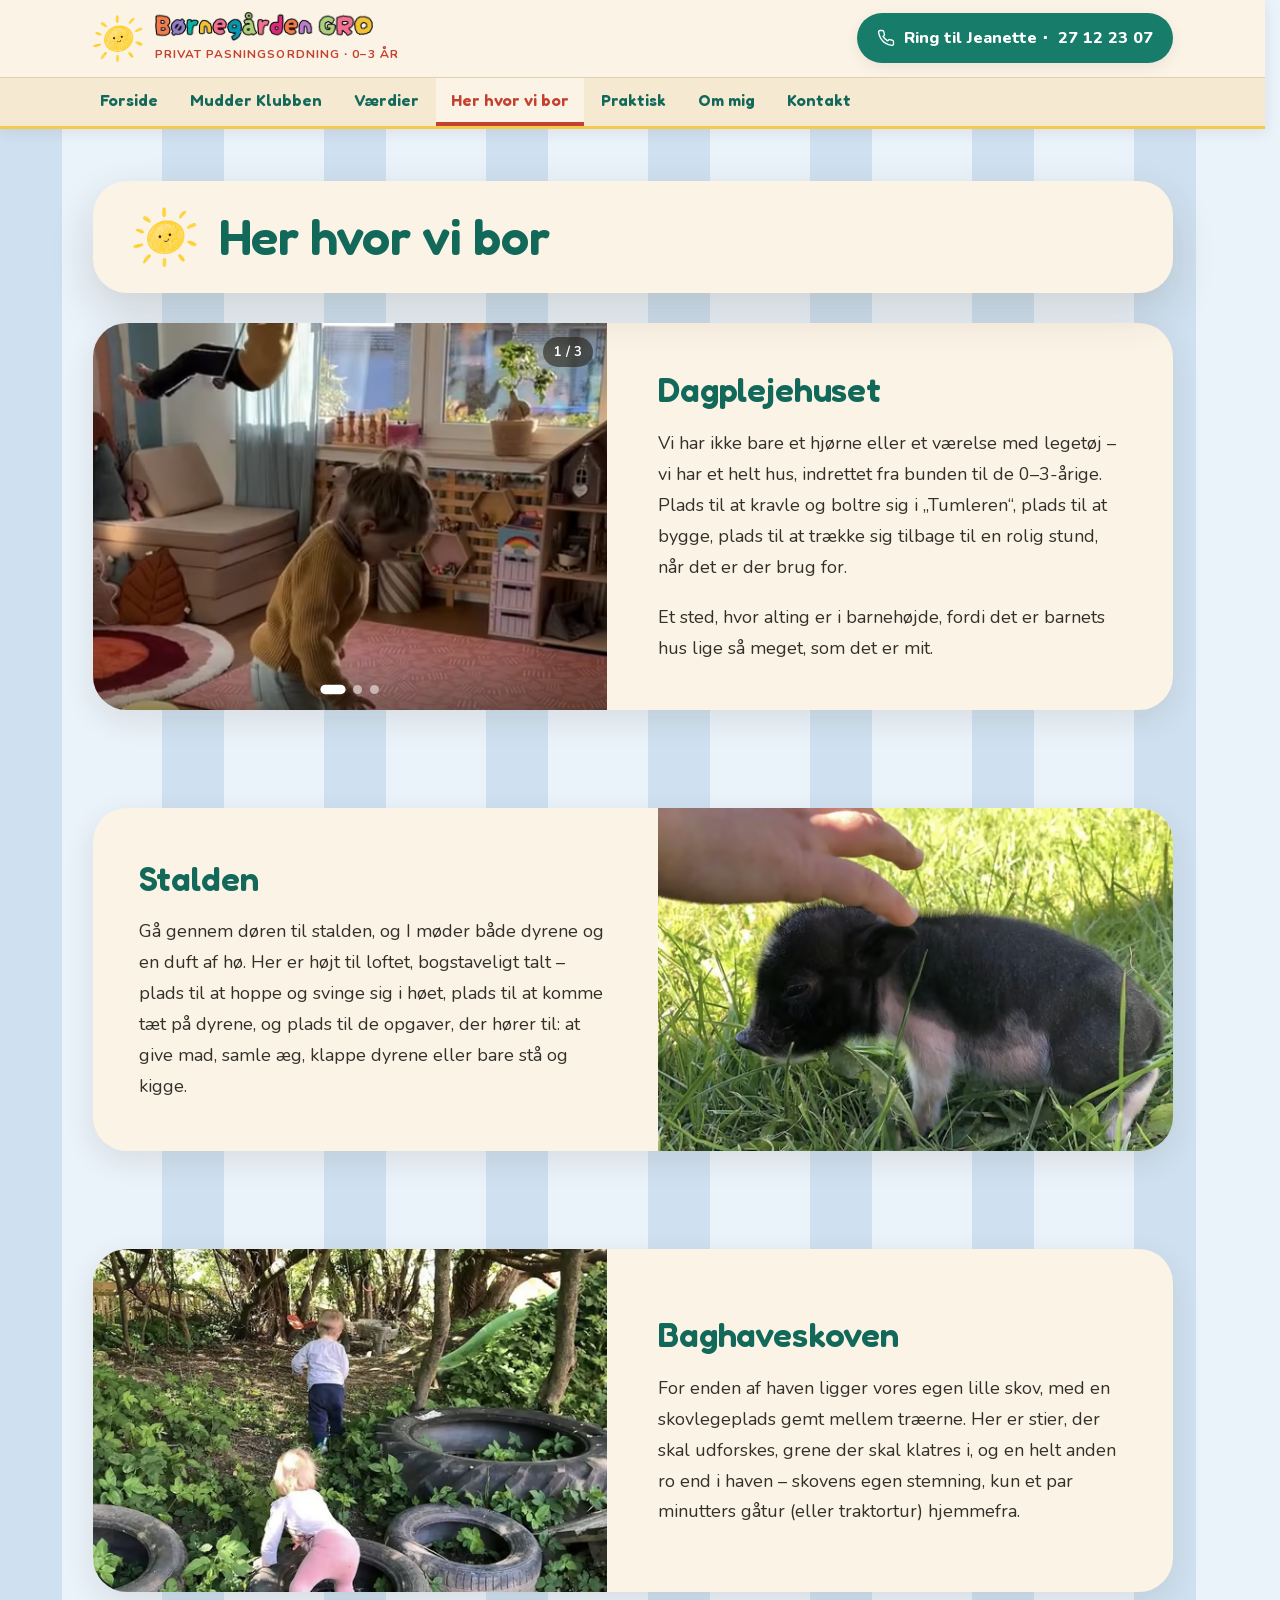
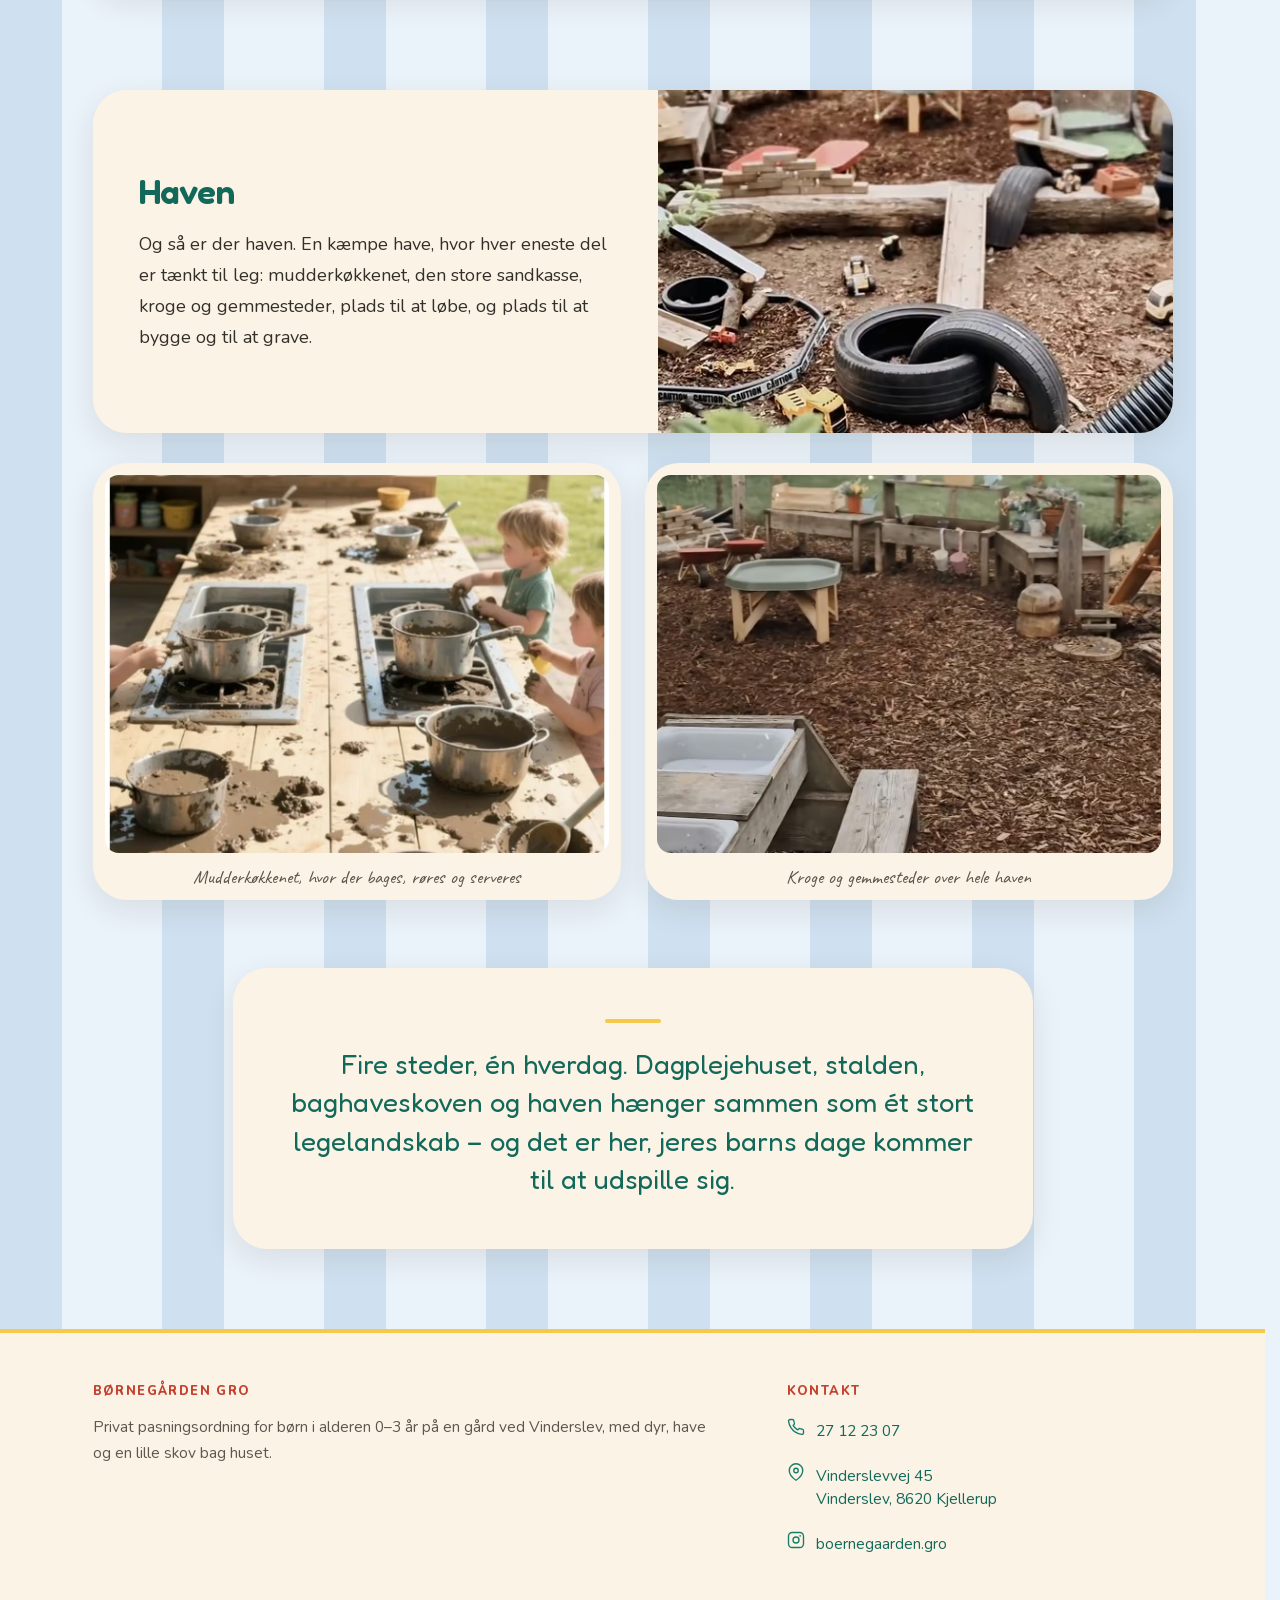
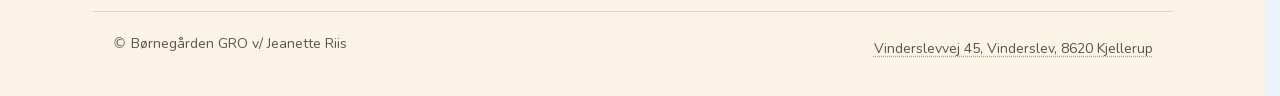
==== commit f238c364: "17 aug" ====
--- a/her-hvor-vi-bor.html
+++ b/her-hvor-vi-bor.html
@@ -14,7 +14,7 @@
 <meta property="og:url" content="https://www.boernegaardengro.dk/her-hvor-vi-bor.html">
 <meta property="og:image" content="https://www.boernegaardengro.dk/billeder/sted-hus.jpg">
 <meta property="og:image:width" content="1080">
-<meta property="og:image:height" content="1350">
+<meta property="og:image:height" content="720">
 <meta property="og:image:alt" content="Gården og huset, hvor Børnegården GRO holder til">
 <meta name="twitter:card" content="summary_large_image">
 <meta name="robots" content="index, follow, max-image-preview:large, max-snippet:-1">
@@ -24,7 +24,7 @@
      åbnes først, og der sendes ingen besøgsdata til Google. De tre filer er
      variable og beskåret til danske tegn: 75 KB i alt mod ca. 207 KB før. -->
 <link rel="preload" href="assets/skrifter/nunito.woff2" as="font" type="font/woff2" crossorigin>
-<link rel="preload" href="assets/skrifter/baloo2.woff2" as="font" type="font/woff2" crossorigin>
+<link rel="preload" href="assets/skrifter/fredoka.woff2" as="font" type="font/woff2" crossorigin>
 <link rel="stylesheet" href="assets/style.min.css">
 <!-- Peger man på en fane, henter og optegner browseren siden på forhånd.
      Klikket bliver derefter øjeblikkeligt. "moderate" betyder: først når
@@ -33,39 +33,34 @@
 {"prerender":[{"where":{"or":[{"href_matches":"index.html"},{"href_matches":"mudderklubben.html"},{"href_matches":"vaerdier.html"},{"href_matches":"her-hvor-vi-bor.html"},{"href_matches":"praktisk.html"},{"href_matches":"om-mig.html"},{"href_matches":"kontakt.html"}]},"eagerness":"moderate"}]}
 </script>
 <link rel="preload" as="image" type="image/avif" imagesrcset="billeder/sted-hus-1x.avif 540w, billeder/sted-hus.avif 1080w" imagesizes="(max-width: 900px) 100vw, 530px" fetchpriority="high">
-<link rel="icon" href="favicon.ico" sizes="16x16 32x32 48x48">
-<link rel="icon" href="favicon.svg" type="image/svg+xml">
+<!-- Fanebladets ikon er Jeanettes tegnede sol, se billeder/faviconer.py.
+     Fire PNG'er, én pr. størrelse browseren beder om. Hver er tegnet for sig
+     med den luft, der passer til dén størrelse, i stedet for at blive
+     skaleret ned fra én stor fil – ved 16 px er der ikke pixels at spilde.
+     Google vil have et kvadratisk favicon i en størrelse deleligt med 48
+     og tager gerne den største, der er erklæret; derfor står 96 med.
+     favicon.ico er ikke erklæret her, men ligger stadig i roden: browsere
+     og bots henter /favicon.ico af gammel vane, uanset hvad der står i
+     HTML'en. Det samme gælder favicon.svg – tegningen er pixels, ikke
+     kurver, og en SVG med et billede pakket ind i sig er kun en dyrere PNG. -->
+<link rel="icon" href="favicon-16.png" type="image/png" sizes="16x16">
+<link rel="icon" href="favicon-32.png" type="image/png" sizes="32x32">
+<link rel="icon" href="favicon-48.png" type="image/png" sizes="48x48">
 <link rel="icon" href="favicon-96.png" type="image/png" sizes="96x96">
 <link rel="apple-touch-icon" href="apple-touch-icon.png">
 <link rel="manifest" href="site.webmanifest">
 <meta name="theme-color" content="#fbf3e6">
 <meta name="apple-mobile-web-app-title" content="GRO">
-<script type="application/ld+json">{"@context":"https://schema.org","@graph":[{"@type":"ChildCare","@id":"https://www.boernegaardengro.dk/#virksomhed","name":"Børnegården GRO","alternateName":"Børnegården GRO – privat pasningsordning","description":"Privat pasningsordning for børn i alderen 0-3 år på en gård ved Vinderslev nord for Silkeborg. Dyr, have, egen lille skov og en hverdag med gårdliv, nærvær og vild leg.","url":"https://www.boernegaardengro.dk/","telephone":"+4527122307","image":"https://www.boernegaardengro.dk/billeder/hero-gynge.jpg","logo":{"@type":"ImageObject","url":"https://www.boernegaardengro.dk/logo-512.png","width":512,"height":512},"priceRange":"3.213 kr./md. i egenbetaling","address":{"@type":"PostalAddress","streetAddress":"Vinderslevvej 45","addressLocality":"Vinderslev","postalCode":"8620","addressRegion":"Kjellerup","addressCountry":"DK"},"geo":{"@type":"GeoCoordinates","latitude":56.25713,"longitude":9.43122},"hasMap":"https://www.google.com/maps/search/?api=1&query=56.25713,9.43122","areaServed":[{"@type":"Place","name":"Vinderslev"},{"@type":"Place","name":"Kjellerup"},{"@type":"Place","name":"Silkeborg Kommune"}],"sameAs":["https://www.instagram.com/boernegaarden.gro/"],"founder":{"@id":"https://www.boernegaardengro.dk/#jeanette"},"employee":{"@id":"https://www.boernegaardengro.dk/#jeanette"},"knowsLanguage":"da","currenciesAccepted":"DKK","audience":{"@type":"PeopleAudience","suggestedMinAge":0,"suggestedMaxAge":3},"makesOffer":{"@type":"Offer","name":"Fast pasningsplads, 0–3 år","priceCurrency":"DKK","price":"3213","priceSpecification":{"@type":"UnitPriceSpecification","price":"3213","priceCurrency":"DKK","unitText":"måned","description":"Egenbetaling efter kommunalt tilskud på 8.027 kr. fra Silkeborg Kommune."},"areaServed":{"@type":"Place","name":"Silkeborg Kommune"}}},{"@type":"Person","@id":"https://www.boernegaardengro.dk/#jeanette","name":"Jeanette Riis","jobTitle":"Privat børnepasser","description":"Driver Børnegården GRO i Vinderslev og har haft privat pasningsordning siden 2015.","url":"https://www.boernegaardengro.dk/om-mig.html","image":"https://www.boernegaardengro.dk/billeder/om-mig.jpg","worksFor":{"@id":"https://www.boernegaardengro.dk/#virksomhed"},"telephone":"+4527122307"},{"@type":"WebSite","@id":"https://www.boernegaardengro.dk/#hjemmeside","name":"Børnegården GRO","url":"https://www.boernegaardengro.dk/","inLanguage":"da-DK","publisher":{"@id":"https://www.boernegaardengro.dk/#virksomhed"}},{"@type":"WebPage","@id":"https://www.boernegaardengro.dk/her-hvor-vi-bor.html","url":"https://www.boernegaardengro.dk/her-hvor-vi-bor.html","name":"Børnegården GRO | Gården: hus, stald, skov og have","description":"Dagplejehuset, stalden, baghaveskoven og haven – fire steder, der hænger sammen som ét stort legelandskab.","inLanguage":"da-DK","isPartOf":{"@id":"https://www.boernegaardengro.dk/#hjemmeside"},"about":{"@id":"https://www.boernegaardengro.dk/#virksomhed"},"primaryImageOfPage":{"@type":"ImageObject","url":"https://www.boernegaardengro.dk/billeder/sted-hus.jpg"}},{"@type":"BreadcrumbList","itemListElement":[{"@type":"ListItem","position":1,"name":"Forside","item":"https://www.boernegaardengro.dk/"},{"@type":"ListItem","position":2,"name":"Her hvor vi bor","item":"https://www.boernegaardengro.dk/her-hvor-vi-bor.html"}]}]}</script>
+<script type="application/ld+json">{"@context":"https://schema.org","@graph":[{"@type":"ChildCare","@id":"https://www.boernegaardengro.dk/#virksomhed","name":"Børnegården GRO","alternateName":"Børnegården GRO – privat pasningsordning","description":"Privat pasningsordning for børn i alderen 0-3 år på en gård ved Vinderslev nord for Silkeborg. Dyr, have, egen lille skov og en hverdag med gårdliv, nærvær og vild leg.","url":"https://www.boernegaardengro.dk/","telephone":"+4527122307","image":"https://www.boernegaardengro.dk/billeder/forside-vandloeb.jpg","logo":{"@type":"ImageObject","url":"https://www.boernegaardengro.dk/logo-512.png","width":512,"height":512},"priceRange":"3.213 kr./md. i egenbetaling","address":{"@type":"PostalAddress","streetAddress":"Vinderslevvej 45","addressLocality":"Vinderslev","postalCode":"8620","addressRegion":"Kjellerup","addressCountry":"DK"},"geo":{"@type":"GeoCoordinates","latitude":56.25713,"longitude":9.43122},"hasMap":"https://www.google.com/maps/search/?api=1&query=56.25713,9.43122","areaServed":[{"@type":"Place","name":"Vinderslev"},{"@type":"Place","name":"Kjellerup"},{"@type":"Place","name":"Silkeborg Kommune"}],"sameAs":["https://www.instagram.com/boernegaarden.gro/"],"founder":{"@id":"https://www.boernegaardengro.dk/#jeanette"},"employee":{"@id":"https://www.boernegaardengro.dk/#jeanette"},"knowsLanguage":"da","currenciesAccepted":"DKK","audience":{"@type":"PeopleAudience","suggestedMinAge":0,"suggestedMaxAge":3},"makesOffer":{"@type":"Offer","name":"Fast pasningsplads, 0–3 år","priceCurrency":"DKK","price":"3213","priceSpecification":{"@type":"UnitPriceSpecification","price":"3213","priceCurrency":"DKK","unitText":"måned","description":"Egenbetaling efter kommunalt tilskud på 8.027 kr. fra Silkeborg Kommune."},"areaServed":{"@type":"Place","name":"Silkeborg Kommune"}}},{"@type":"Person","@id":"https://www.boernegaardengro.dk/#jeanette","name":"Jeanette Riis","jobTitle":"Privat børnepasser","description":"Driver Børnegården GRO i Vinderslev og har haft privat pasningsordning siden 2015.","url":"https://www.boernegaardengro.dk/om-mig.html","image":"https://www.boernegaardengro.dk/billeder/jeanette.jpg","worksFor":{"@id":"https://www.boernegaardengro.dk/#virksomhed"},"telephone":"+4527122307"},{"@type":"WebSite","@id":"https://www.boernegaardengro.dk/#hjemmeside","name":"Børnegården GRO","url":"https://www.boernegaardengro.dk/","inLanguage":"da-DK","publisher":{"@id":"https://www.boernegaardengro.dk/#virksomhed"}},{"@type":"WebPage","@id":"https://www.boernegaardengro.dk/her-hvor-vi-bor.html","url":"https://www.boernegaardengro.dk/her-hvor-vi-bor.html","name":"Børnegården GRO | Gården: hus, stald, skov og have","description":"Dagplejehuset, stalden, baghaveskoven og haven – fire steder, der hænger sammen som ét stort legelandskab.","inLanguage":"da-DK","isPartOf":{"@id":"https://www.boernegaardengro.dk/#hjemmeside"},"about":{"@id":"https://www.boernegaardengro.dk/#virksomhed"},"primaryImageOfPage":{"@type":"ImageObject","url":"https://www.boernegaardengro.dk/billeder/sted-hus.jpg"}},{"@type":"BreadcrumbList","itemListElement":[{"@type":"ListItem","position":1,"name":"Forside","item":"https://www.boernegaardengro.dk/"},{"@type":"ListItem","position":2,"name":"Her hvor vi bor","item":"https://www.boernegaardengro.dk/her-hvor-vi-bor.html"}]}]}</script>
 </head>
 <body>
 <a class="spring-til" href="#indhold">Spring til indhold</a>
 <header class="top">
   <div class="top-inder">
     <a class="logo" href="index.html">
-      <svg class="sol" width="50" height="50" viewBox="0 0 120 120" role="img" aria-label="Tegnet sol">
-  <g fill="none" stroke="#e0a825" stroke-width="7" stroke-linecap="round">
-    <path d="M60 5 C61 12 60.5 16 60 20"/>
-    <path d="M60 100 C60.5 105 60 110 60 116"/>
-    <path d="M5 60 C12 59.5 16 60 20 60"/>
-    <path d="M100 60 C106 60 111 59.5 116 60"/>
-    <path d="M21 21 C25 26 28 28 31 31"/>
-    <path d="M89 89 C92 92 95 95 99 99"/>
-    <path d="M99 21 C95 25 92 28 89 31"/>
-    <path d="M31 89 C28 92 25 95 21 99"/>
-  </g>
-  <path d="M60 22 C81 22 98 39 98 60 C98 81 81 98 60 98 C39 98 22 81 22 60 C22 39 39 22 60 22 Z"
-        fill="#f7c948" stroke="#e0a825" stroke-width="5" stroke-linejoin="round"/>
-  <ellipse cx="48" cy="54" rx="4" ry="5" fill="#33302a"/>
-  <ellipse cx="72" cy="54" rx="4" ry="5" fill="#33302a"/>
-  <path d="M47 70 Q60 80 73 70" fill="none" stroke="#33302a" stroke-width="4" stroke-linecap="round"/>
-</svg>
+      <picture class="sol"><source type="image/webp" srcset="billeder/sol.webp"><img src="billeder/sol.png" alt="" aria-hidden="true" width="200" height="186" loading="lazy" decoding="async"></picture>
       <span>
-        <span class="logo-navn">Børnegården GRO</span>
+        <picture class="logo-navn"><source type="image/webp" srcset="billeder/logo-gro-lille.webp"><img src="billeder/logo-gro-lille.png" alt="Børnegården GRO" width="466" height="63" fetchpriority="high" decoding="async"></picture>
         <span class="logo-under">Privat pasningsordning &middot; 0&ndash;3 år</span>
       </span>
     </a>
@@ -86,35 +81,9 @@
 <main id="indhold">
 
 <div class="wrap">
-  <div class="sidehoved">
-    <svg class="sol-hjoerne" width="88" height="88" viewBox="0 0 120 120" role="img" aria-label="Tegnet sol">
-  <g fill="none" stroke="#e0a825" stroke-width="7" stroke-linecap="round">
-    <path d="M60 5 C61 12 60.5 16 60 20"/>
-    <path d="M60 100 C60.5 105 60 110 60 116"/>
-    <path d="M5 60 C12 59.5 16 60 20 60"/>
-    <path d="M100 60 C106 60 111 59.5 116 60"/>
-    <path d="M21 21 C25 26 28 28 31 31"/>
-    <path d="M89 89 C92 92 95 95 99 99"/>
-    <path d="M99 21 C95 25 92 28 89 31"/>
-    <path d="M31 89 C28 92 25 95 21 99"/>
-  </g>
-  <path d="M60 22 C81 22 98 39 98 60 C98 81 81 98 60 98 C39 98 22 81 22 60 C22 39 39 22 60 22 Z"
-        fill="#f7c948" stroke="#e0a825" stroke-width="5" stroke-linejoin="round"/>
-  <ellipse cx="48" cy="54" rx="4" ry="5" fill="#33302a"/>
-  <ellipse cx="72" cy="54" rx="4" ry="5" fill="#33302a"/>
-  <path d="M47 70 Q60 80 73 70" fill="none" stroke="#33302a" stroke-width="4" stroke-linecap="round"/>
-</svg>
-    <p class="brodkrumme">Her hvor vi bor</p>
-    <h1>Fire steder, én hverdag</h1>
-    <p class="manchet">Luk øjnene et øjeblik og forestil jer ikke et legeværelse &ndash; forestil
-    jer et helt sted. Et dedikeret dagplejehus, en stald, en lille skov og en kæmpe have,
-    bygget til præcis én ting: børns leg og opdagelser.</p>
-    <ul class="steder-oversigt">
-      <li><a href="#dagplejehuset"><svg viewBox="0 0 24 24" fill="none" stroke="currentColor" stroke-width="1.8" stroke-linecap="round" stroke-linejoin="round" aria-hidden="true"><path d="M3 10.5 12 3l9 7.5"/><path d="M5.5 9.8V20h13V9.8"/><path d="M10 20v-5.5h4V20"/></svg>Dagplejehuset</a></li>
-      <li><a href="#stalden"><svg viewBox="0 0 24 24" fill="none" stroke="currentColor" stroke-width="1.8" stroke-linecap="round" stroke-linejoin="round" aria-hidden="true"><path d="M3 9.5 12 3l9 6.5V21H3z"/><path d="M12 3v18"/><path d="M3 12.5h18"/></svg>Stalden</a></li>
-      <li><a href="#baghaveskoven"><svg viewBox="0 0 24 24" fill="none" stroke="currentColor" stroke-width="1.8" stroke-linecap="round" stroke-linejoin="round" aria-hidden="true"><path d="M12 2.5 6.5 11h3.5L5.5 18h13L14 11h3.5z"/><path d="M12 18v3.5"/></svg>Baghaveskoven</a></li>
-      <li><a href="#haven"><svg viewBox="0 0 24 24" fill="none" stroke="currentColor" stroke-width="1.8" stroke-linecap="round" stroke-linejoin="round" aria-hidden="true"><path d="M12 21c0-5 3-8.5 7.5-9-.5 4.5-3.5 8-7.5 9z"/><path d="M12 21c0-5-3-8.5-7.5-9 .5 4.5 3.5 8 7.5 9z"/><path d="M12 21v-6"/></svg>Haven</a></li>
-    </ul>
+  <div class="sidehoved sidehoved-lav">
+    <picture class="sol-titel"><source type="image/webp" srcset="billeder/sol.webp"><img src="billeder/sol.png" alt="" aria-hidden="true" width="200" height="186" loading="lazy" decoding="async"></picture>
+    <h1>Her hvor vi bor</h1>
   </div>
 </div>
 
@@ -124,9 +93,9 @@
       <div class="blok-billede"><div class="karrusel">
       <div class="karrusel-spor" tabindex="0" role="group"
            aria-roledescription="billedkarrusel" aria-label="Billeder fra dagplejehuset">
-        <div class="karrusel-billede"><picture><source type="image/avif" sizes="(max-width: 900px) 100vw, 530px" srcset="billeder/sted-hus-1x.avif 540w, billeder/sted-hus.avif 1080w"><source type="image/webp" sizes="(max-width: 900px) 100vw, 530px" srcset="billeder/sted-hus-1x.webp 540w, billeder/sted-hus.webp 1080w"><img src="billeder/sted-hus.jpg" sizes="(max-width: 900px) 100vw, 530px" srcset="billeder/sted-hus-1x.jpg 540w, billeder/sted-hus.jpg 1080w" alt="Børn der leger på puder og trædesten i legestuen" width="1080" height="1350" fetchpriority="high" decoding="async"></picture></div>
-        <div class="karrusel-billede"><picture><source type="image/avif" sizes="(max-width: 900px) 100vw, 530px" srcset="billeder/sted-hus2-1x.avif 540w, billeder/sted-hus2.avif 1080w"><source type="image/webp" sizes="(max-width: 900px) 100vw, 530px" srcset="billeder/sted-hus2-1x.webp 540w, billeder/sted-hus2.webp 1080w"><img src="billeder/sted-hus2.jpg" sizes="(max-width: 900px) 100vw, 530px" srcset="billeder/sted-hus2-1x.jpg 540w, billeder/sted-hus2.jpg 1080w" alt="Barn der klatrer på klatrevæggen i Tumleren" width="1080" height="1350" loading="lazy" decoding="async"></picture></div>
-        <div class="karrusel-billede"><picture><source type="image/avif" sizes="(max-width: 900px) 100vw, 530px" srcset="billeder/sted-hus3-1x.avif 540w, billeder/sted-hus3.avif 1080w"><source type="image/webp" sizes="(max-width: 900px) 100vw, 530px" srcset="billeder/sted-hus3-1x.webp 540w, billeder/sted-hus3.webp 1080w"><img src="billeder/sted-hus3.jpg" sizes="(max-width: 900px) 100vw, 530px" srcset="billeder/sted-hus3-1x.jpg 540w, billeder/sted-hus3.jpg 1080w" alt="Legestuen med bogreol, tavle og plads til at lege" width="1080" height="1350" loading="lazy" decoding="async"></picture></div>
+        <div class="karrusel-billede"><picture><source type="image/avif" sizes="(max-width: 900px) 100vw, 530px" srcset="billeder/sted-hus-1x.avif 540w, billeder/sted-hus.avif 1080w"><source type="image/webp" sizes="(max-width: 900px) 100vw, 530px" srcset="billeder/sted-hus-1x.webp 540w, billeder/sted-hus.webp 1080w"><img src="billeder/sted-hus.jpg" sizes="(max-width: 900px) 100vw, 530px" srcset="billeder/sted-hus-1x.jpg 540w, billeder/sted-hus.jpg 1080w" alt="Børn der leger på puder og trædesten i legestuen" width="1080" height="720" fetchpriority="high" decoding="async"></picture></div>
+        <div class="karrusel-billede"><picture><source type="image/avif" sizes="(max-width: 900px) 100vw, 530px" srcset="billeder/sted-hus2-1x.avif 540w, billeder/sted-hus2.avif 1080w"><source type="image/webp" sizes="(max-width: 900px) 100vw, 530px" srcset="billeder/sted-hus2-1x.webp 540w, billeder/sted-hus2.webp 1080w"><img src="billeder/sted-hus2.jpg" sizes="(max-width: 900px) 100vw, 530px" srcset="billeder/sted-hus2-1x.jpg 540w, billeder/sted-hus2.jpg 1080w" alt="Barn der klatrer på klatrevæggen i Tumleren" width="1080" height="720" loading="lazy" decoding="async"></picture></div>
+        <div class="karrusel-billede"><picture><source type="image/avif" sizes="(max-width: 900px) 100vw, 530px" srcset="billeder/sted-hus3-1x.avif 540w, billeder/sted-hus3.avif 1080w"><source type="image/webp" sizes="(max-width: 900px) 100vw, 530px" srcset="billeder/sted-hus3-1x.webp 540w, billeder/sted-hus3.webp 1080w"><img src="billeder/sted-hus3.jpg" sizes="(max-width: 900px) 100vw, 530px" srcset="billeder/sted-hus3-1x.jpg 540w, billeder/sted-hus3.jpg 1080w" alt="Legestuen med bogreol, tavle og plads til at lege" width="1080" height="720" loading="lazy" decoding="async"></picture></div>
       </div>
       <span class="karrusel-tael" aria-hidden="true"></span>
       <button class="karrusel-pil karrusel-forrige" type="button" aria-label="Forrige billede"><svg viewBox="0 0 24 24" fill="none" stroke="currentColor" stroke-width="1.8" stroke-linecap="round" stroke-linejoin="round" aria-hidden="true"><path d="M15 4.5 7.5 12l7.5 7.5"/></svg></button>
@@ -153,7 +122,7 @@
 <section id="stalden">
   <div class="wrap">
     <div class="blok vendt">
-      <div class="blok-billede"><picture><source type="image/avif" sizes="(max-width: 900px) 100vw, 530px" srcset="billeder/sted-stald-1x.avif 540w, billeder/sted-stald.avif 1080w"><source type="image/webp" sizes="(max-width: 900px) 100vw, 530px" srcset="billeder/sted-stald-1x.webp 540w, billeder/sted-stald.webp 1080w"><img src="billeder/sted-stald.jpg" sizes="(max-width: 900px) 100vw, 530px" srcset="billeder/sted-stald-1x.jpg 540w, billeder/sted-stald.jpg 1080w" alt="Lille gris i græsset ved stalden" width="1080" height="1350" loading="lazy" decoding="async"></picture></div>
+      <div class="blok-billede"><picture><source type="image/avif" sizes="(max-width: 900px) 100vw, 530px" srcset="billeder/sted-stald-1x.avif 540w, billeder/sted-stald.avif 1080w"><source type="image/webp" sizes="(max-width: 900px) 100vw, 530px" srcset="billeder/sted-stald-1x.webp 540w, billeder/sted-stald.webp 1080w"><img src="billeder/sted-stald.jpg" sizes="(max-width: 900px) 100vw, 530px" srcset="billeder/sted-stald-1x.jpg 540w, billeder/sted-stald.jpg 1080w" alt="Lille gris i græsset ved stalden" width="1080" height="720" loading="lazy" decoding="async"></picture></div>
       <div class="blok-tekst">
         <div class="prose">
           <h2>Stalden</h2>
@@ -170,7 +139,7 @@
 <section id="baghaveskoven">
   <div class="wrap">
     <div class="blok">
-      <div class="blok-billede"><picture><source type="image/avif" sizes="(max-width: 900px) 100vw, 530px" srcset="billeder/sted-skov-1x.avif 540w, billeder/sted-skov.avif 1080w"><source type="image/webp" sizes="(max-width: 900px) 100vw, 530px" srcset="billeder/sted-skov-1x.webp 540w, billeder/sted-skov.webp 1080w"><img src="billeder/sted-skov.jpg" sizes="(max-width: 900px) 100vw, 530px" srcset="billeder/sted-skov-1x.jpg 540w, billeder/sted-skov.jpg 1080w" alt="Børn der klatrer på dæk mellem træerne i baghaveskoven" width="1080" height="720" loading="lazy" decoding="async"></picture></div>
+      <div class="blok-billede"><picture><source type="image/avif" sizes="(max-width: 900px) 100vw, 530px" srcset="billeder/sted-skov-1x.avif 540w, billeder/sted-skov.avif 1030w"><source type="image/webp" sizes="(max-width: 900px) 100vw, 530px" srcset="billeder/sted-skov-1x.webp 540w, billeder/sted-skov.webp 1030w"><img src="billeder/sted-skov.jpg" sizes="(max-width: 900px) 100vw, 530px" srcset="billeder/sted-skov-1x.jpg 540w, billeder/sted-skov.jpg 1030w" alt="Børn der klatrer på dæk mellem træerne i baghaveskoven" width="1030" height="687" loading="lazy" decoding="async"></picture></div>
       <div class="blok-tekst">
         <div class="prose">
           <h2>Baghaveskoven</h2>
@@ -187,7 +156,7 @@
 <section id="haven">
   <div class="wrap">
     <div class="blok vendt">
-      <div class="blok-billede"><picture><source type="image/avif" sizes="(max-width: 900px) 100vw, 530px" srcset="billeder/sted-have-1x.avif 540w, billeder/sted-have.avif 1080w"><source type="image/webp" sizes="(max-width: 900px) 100vw, 530px" srcset="billeder/sted-have-1x.webp 540w, billeder/sted-have.webp 1080w"><img src="billeder/sted-have.jpg" sizes="(max-width: 900px) 100vw, 530px" srcset="billeder/sted-have-1x.jpg 540w, billeder/sted-have.jpg 1080w" alt="Havens legeområde med sandkasse, dæk og redskaber" width="1080" height="1350" loading="lazy" decoding="async"></picture></div>
+      <div class="blok-billede"><picture><source type="image/avif" sizes="(max-width: 900px) 100vw, 530px" srcset="billeder/sted-have-1x.avif 540w, billeder/sted-have.avif 1080w"><source type="image/webp" sizes="(max-width: 900px) 100vw, 530px" srcset="billeder/sted-have-1x.webp 540w, billeder/sted-have.webp 1080w"><img src="billeder/sted-have.jpg" sizes="(max-width: 900px) 100vw, 530px" srcset="billeder/sted-have-1x.jpg 540w, billeder/sted-have.jpg 1080w" alt="Havens legeområde med sandkasse, dæk og redskaber" width="1080" height="720" loading="lazy" decoding="async"></picture></div>
       <div class="blok-tekst">
         <div class="prose">
           <h2>Haven</h2>
@@ -207,8 +176,8 @@
 <section>
   <div class="wrap">
     <div class="citat">
-      Dagplejehuset, stalden, baghaveskoven og haven hænger sammen som ét stort legelandskab
-      &ndash; og det er her, jeres barns dage kommer til at udspille sig.
+      Fire steder, én hverdag. Dagplejehuset, stalden, baghaveskoven og haven hænger sammen
+      som ét stort legelandskab &ndash; og det er her, jeres barns dage kommer til at udspille sig.
     </div>
   </div>
 </section>
@@ -218,12 +187,12 @@
   <div class="wrap">
     <div class="footer-grid">
       <div>
-        <h4>Børnegården GRO</h4>
+        <h2>Børnegården GRO</h2>
         <p class="daempet">Privat pasningsordning for børn i alderen 0&ndash;3 år
         på en gård ved Vinderslev, med dyr, have og en lille skov bag huset.</p>
       </div>
       <div>
-        <h4>Kontakt</h4>
+        <h2>Kontakt</h2>
         <ul class="footer-kontakt">
           <li><svg viewBox="0 0 24 24" fill="none" stroke="currentColor" stroke-width="1.8" stroke-linecap="round" stroke-linejoin="round" aria-hidden="true"><path d="M22 16.9v3a2 2 0 0 1-2.2 2 19.8 19.8 0 0 1-8.6-3.1 19.5 19.5 0 0 1-6-6A19.8 19.8 0 0 1 2.1 4.2 2 2 0 0 1 4.1 2h3a2 2 0 0 1 2 1.7c.1 1 .4 1.9.7 2.8a2 2 0 0 1-.4 2.1L8.1 9.9a16 16 0 0 0 6 6l1.3-1.3a2 2 0 0 1 2.1-.4c.9.3 1.8.6 2.8.7a2 2 0 0 1 1.7 2z"/></svg><a href="tel:+4527122307">27 12 23 07</a></li>
           <li><svg viewBox="0 0 24 24" fill="none" stroke="currentColor" stroke-width="1.8" stroke-linecap="round" stroke-linejoin="round" aria-hidden="true"><path d="M21 10c0 7-9 13-9 13s-9-6-9-13a9 9 0 0 1 18 0z"/><circle cx="12" cy="10" r="3"/></svg><a href="https://www.google.com/maps/search/?api=1&amp;query=Vinderslevvej+45,+8620+Kjellerup" target="_blank" rel="noopener" title="Åbn adressen i Google Maps">Vinderslevvej 45<br>Vinderslev, 8620 Kjellerup</a></li>
--- a/assets/style.min.css
+++ b/assets/style.min.css
@@ -1,2 +1,2 @@
 /* Genereret af byg.py – ret assets/style.css i stedet */
-:root{--stribe:#cfe0f0;--stribe-lys:#eaf2fa;--creme:#fbf3e6;--creme-dyb:#f5e9d2;--sol:#f7c948;--sol-kant:#e0a825;--sol-vask:#fdf1d6;--teal:#1c8f7a;--teal-dyb:#12695a;--teal-vask:#e4f1ed;--roed:#d1503f;--roed-dyb:#a83a2c;--blaek:#33302a;--blaek-blod:#5c574d;--kant:#e6dcc7;--r-lille:14px;--r:22px;--r-stor:34px;--skygge:0 10px 30px rgba(58,48,22,.10);--skygge-lav:0 4px 14px rgba(58,48,22,.08);--skygge-hoej:0 18px 44px rgba(58,48,22,.16)}@view-transition{navigation:auto}::view-transition-group(root){animation-duration:.3s}::view-transition-old(root){animation:.14s linear both toner-vaek}::view-transition-new(root){animation:.24s cubic-bezier(.2,.8,.3,1) .06s both toner-frem}@keyframes toner-vaek{to{opacity:0}}@keyframes toner-frem{from{opacity:0;transform:translateY(8px)}to{opacity:1;transform:none}}header.top{view-transition-name:sidehoved}footer{view-transition-name:sidefod}::view-transition-group(sidehoved),::view-transition-group(sidefod){animation-duration:.2s}.logo .sol{view-transition-name:logo-sol}nav.faner a[aria-current="page"]::after{content:"";position:absolute;left:0;right:0;bottom:-4px;height:4px;background:var(--roed);view-transition-name:fane-streg}nav.faner a{position:relative}nav.faner a[aria-current="page"]{border-bottom-color:transparent}::view-transition-group(fane-streg){animation-duration:.3s;animation-timing-function:cubic-bezier(.3,.9,.3,1)}@supports not (view-transition-name:none){main{animation:.24s cubic-bezier(.2,.8,.3,1) both toner-frem}}main.side-gaar-ud{animation:.14s linear both toner-vaek}main.side-kommer-ind{animation:.24s cubic-bezier(.2,.8,.3,1) both toner-frem}@font-face{font-family:"Nunito";src:url("skrifter/nunito.woff2") format("woff2-variations"),url("skrifter/nunito.woff2") format("woff2");font-weight:200 1000;font-style:normal;font-display:swap}@font-face{font-family:"Baloo 2";src:url("skrifter/baloo2.woff2") format("woff2-variations"),url("skrifter/baloo2.woff2") format("woff2");font-weight:400 800;font-style:normal;font-display:swap}@font-face{font-family:"Caveat";src:url("skrifter/caveat.woff2") format("woff2-variations"),url("skrifter/caveat.woff2") format("woff2");font-weight:400 700;font-style:normal;font-display:swap}@font-face{font-family:"Nunito-reserve";src:local("Helvetica Neue"),local("Segoe UI"),local("Arial");size-adjust:99%;ascent-override:101%;descent-override:35%;line-gap-override:0%}@font-face{font-family:"Baloo-reserve";src:local("Avenir Next"),local("Segoe UI"),local("Arial");size-adjust:106%;ascent-override:96%;descent-override:32%;line-gap-override:0%}@font-face{font-family:"Caveat-reserve";src:local("Bradley Hand"),local("Segoe Script"),local("Comic Sans MS"),local("Arial");size-adjust:82%;ascent-override:117%;descent-override:37%;line-gap-override:0%}*{box-sizing:border-box}html{scroll-behavior:smooth;-webkit-text-size-adjust:100%;scroll-padding-top:140px;scrollbar-gutter:stable;background:var(--stribe-lys)}body{margin:0;overflow-x:hidden;font-family:"Nunito","Nunito-reserve",system-ui,-apple-system,sans-serif;font-size:18px;line-height:1.72;color:var(--blaek);background:repeating-linear-gradient( 90deg,var(--stribe) 0px,var(--stribe) 62px,var(--stribe-lys) 62px,var(--stribe-lys) 162px );-webkit-font-smoothing:antialiased}img{max-width:100%;height:auto;display:block}a{color:var(--teal-dyb)}h1,h2,h3,h4{font-family:"Baloo 2","Baloo-reserve","Nunito",system-ui,sans-serif;color:var(--teal-dyb);line-height:1.15;margin:0 0 .5em;font-weight:700;letter-spacing:-.005em}h1{font-size:clamp(2.1rem,6vw,3.5rem)}h2{font-size:clamp(1.6rem,3.6vw,2.35rem)}h3{font-size:clamp(1.2rem,2.3vw,1.5rem)}h4{font-size:1.08rem}p{margin:0 0 1.1em}p:last-child{margin-bottom:0}.wrap{max-width:1120px;margin:0 auto;padding:0 20px}.prose{max-width:65ch}.prose.midt{margin-inline:auto}.stor-tekst{font-size:1.12rem}.daempet{color:var(--blaek-blod)}.haand{font-family:"Caveat","Caveat-reserve",cursive;font-size:1.35em;line-height:1.35}.skjul{position:absolute;width:1px;height:1px;overflow:hidden;clip:rect(0 0 0 0);white-space:nowrap}.spring-til{position:absolute;left:-9999px;background:var(--teal-dyb);color:#fff;padding:10px 16px;border-radius:0 0 10px 0;z-index:100}.spring-til:focus{left:0;top:0}a:focus-visible,button:focus-visible{outline:3px solid var(--sol-kant);outline-offset:3px;border-radius:4px}.top{position:sticky;top:0;z-index:50;background:var(--creme);border-bottom:3px solid var(--sol);box-shadow:0 3px 14px rgba(58,48,22,.09)}.top-inder{max-width:1120px;margin:0 auto;padding:12px 20px;display:flex;align-items:center;justify-content:space-between;gap:16px;flex-wrap:wrap}.logo{display:flex;align-items:center;gap:12px;text-decoration:none}.logo .sol{flex:0 0 auto;width:50px;height:50px}.logo-navn{font-family:"Baloo 2","Baloo-reserve",sans-serif;font-weight:700;font-size:1.5rem;line-height:1.05;color:var(--teal-dyb);display:block}.logo-under{display:block;font-family:"Nunito","Nunito-reserve",sans-serif;font-weight:700;font-size:.74rem;letter-spacing:.09em;text-transform:uppercase;color:var(--roed);margin-top:3px}.top-ring{display:inline-flex;align-items:center;gap:9px;background:var(--teal);color:#fff;text-decoration:none;font-weight:800;font-size:1.02rem;padding:11px 20px;border-radius:999px;box-shadow:var(--skygge-lav);transition:transform .12s ease,background .12s ease}@media (hover:hover){.top-ring:hover{background:var(--teal-dyb);transform:translateY(-1px)}}.top-ring svg{width:18px;height:18px}nav.faner{background:var(--creme-dyb);border-top:1px solid rgba(160,140,105,.28);position:relative}nav.faner ul{max-width:1120px;margin:0 auto;padding:0 12px;list-style:none;display:flex;flex-wrap:wrap;gap:2px}nav.faner a{display:flex;align-items:center;min-height:48px;padding:0 15px;font-family:"Baloo 2","Baloo-reserve",sans-serif;font-weight:600;font-size:1.02rem;color:var(--teal-dyb);text-decoration:none;border-bottom:4px solid transparent;transition:background .12s ease,border-color .12s ease}@media (hover:hover){nav.faner a:hover{background:rgba(255,255,255,.6)}}nav.faner a[aria-current="page"]{background:var(--creme);border-bottom-color:var(--roed);color:var(--roed)}@supports (animation-timeline:view()){@media (prefers-reduced-motion:no-preference){.kort,.blok,.pladser,.citat,.pas,.genvej,.kontaktveje li,.galleri figure{animation:toner-op linear both;animation-timeline:view();animation-range:entry 5% cover 22%}@keyframes toner-op{from{opacity:0;transform:translateY(26px) scale(.985)}to{opacity:1;transform:none}}}}.kort{background:var(--creme);border-radius:var(--r-stor);box-shadow:var(--skygge);padding:clamp(26px,5vw,58px);margin:0 0 34px}.kort.smal{max-width:800px;margin-inline:auto}.kort.fremhaevet{border-top:5px solid var(--sol)}.kort.flad{margin:0}.kort.midtstil{text-align:center}.kort.kortkort{padding:0;overflow:hidden}.nulmargen{margin:0 !important}.luft-over{margin-top:1.5em}.knapper.midt{justify-content:center}section{padding:34px 0}section:first-of-type{padding-top:30px}.hero{padding:40px 0 10px}.hero-grid{display:grid;grid-template-columns:1.05fr .95fr;gap:34px;align-items:center}.hero-kort{background:var(--creme);border-radius:var(--r-stor);box-shadow:var(--skygge-hoej);padding:clamp(28px,4.2vw,52px);position:relative}.hero-kort .sol-hjoerne{position:absolute;top:-30px;left:-26px;width:92px;height:92px}.hero-kort h1{margin-top:6px}.hero-kort .under{font-family:"Caveat","Caveat-reserve",cursive;font-size:1.75rem;line-height:1.3;color:var(--roed);margin:-4px 0 18px}.klynge{display:grid;grid-template-columns:1.15fr .85fr;grid-template-rows:1fr 1fr;gap:18px;padding:14px 10px}.polaroid{background:#fff;padding:9px 9px 11px;border-radius:8px;box-shadow:var(--skygge-hoej);align-self:stretch}.polaroid img{border-radius:4px;width:100%;height:100%;object-fit:cover}.polaroid-1{grid-column:1;grid-row:1 / 3;transform:rotate(-2.2deg)}.polaroid-2{grid-column:2;grid-row:1;transform:rotate(3deg)}.polaroid-3{grid-column:2;grid-row:2;transform:rotate(-3.5deg)}.polaroid-1 img{min-height:430px}.polaroid-2 img,.polaroid-3 img{min-height:200px}.knapper{display:flex;flex-wrap:wrap;gap:12px;margin-top:24px}.knap{display:inline-flex;align-items:center;gap:9px;font-family:"Baloo 2","Baloo-reserve",sans-serif;font-weight:600;font-size:1.05rem;padding:13px 24px;border-radius:999px;text-decoration:none;border:2px solid transparent;cursor:pointer;transition:transform .12s ease,background .12s ease,box-shadow .12s ease}.knap{min-height:48px}@media (hover:hover){.knap:hover{transform:translateY(-2px)}}.knap svg{width:19px;height:19px}.knap-primaer{background:var(--roed);color:#fff;box-shadow:0 4px 0 var(--roed-dyb)}.knap-primaer:hover{background:var(--roed-dyb);box-shadow:0 6px 0 var(--roed-dyb)}.knap-sekundaer{background:var(--teal);color:#fff;box-shadow:0 4px 0 var(--teal-dyb)}.knap-sekundaer:hover{background:var(--teal-dyb);box-shadow:0 6px 0 var(--teal-dyb)}.knap-blank{background:transparent;color:var(--teal-dyb);border-color:var(--teal)}.knap-blank:hover{background:var(--teal-vask)}.pladser{background:var(--creme);border-radius:var(--r-stor);border-top:5px solid var(--sol);box-shadow:var(--skygge);padding:clamp(26px,4vw,46px);text-align:center}.pladser h2{margin-bottom:.35em}.pladser-liste{list-style:none;margin:22px 0 0;padding:0;display:flex;flex-wrap:wrap;gap:16px;justify-content:center}.pladser-liste li{background:#fff;border-radius:var(--r);padding:20px 30px;min-width:220px;box-shadow:var(--skygge-lav)}.pladser-tal{display:block;font-family:"Baloo 2","Baloo-reserve",sans-serif;font-weight:700;font-size:2.6rem;line-height:1;color:var(--roed)}.pladser-hvornaar{display:block;font-weight:700;margin-top:6px}.genveje{display:grid;grid-template-columns:repeat(3,1fr);gap:24px}.genvej{background:var(--creme);border-radius:var(--r-stor);box-shadow:var(--skygge);overflow:hidden;text-decoration:none;color:inherit;display:flex;flex-direction:column;transition:transform .14s ease,box-shadow .14s ease}@media (hover:hover){.genvej:hover{transform:translateY(-4px);box-shadow:var(--skygge-hoej)}}.genvej img{width:100%;aspect-ratio:4/3;object-fit:cover}.genvej-tekst{padding:22px 26px 26px}.genvej h3{margin-bottom:.3em}.genvej p{font-size:.98rem;color:var(--blaek-blod)}.genvej .pil{font-family:"Baloo 2","Baloo-reserve",sans-serif;font-weight:600;color:var(--roed);margin-top:12px;display:block}.sidehoved{background:var(--creme);border-radius:var(--r-stor);box-shadow:var(--skygge-hoej);padding:clamp(30px,4.5vw,56px);margin:52px 0 0;position:relative}.sidehoved .sol-hjoerne{position:absolute;top:-32px;left:-26px;width:88px;height:88px}@media (max-width:1180px){.hero-kort .sol-hjoerne{left:-8px}.sidehoved .sol-hjoerne{left:-8px;top:-34px}.sidehoved{padding-top:66px}}.sidehoved .manchet{font-size:1.2rem;color:var(--blaek-blod);max-width:60ch;margin-bottom:0}.brodkrumme{font-size:.82rem;font-weight:800;letter-spacing:.1em;text-transform:uppercase;color:var(--roed);margin-bottom:10px}.blok{display:grid;grid-template-columns:1fr 1fr;gap:clamp(26px,4vw,54px);align-items:center;background:var(--creme);border-radius:var(--r-stor);box-shadow:var(--skygge);overflow:hidden;margin-bottom:30px}.blok-billede{height:100%;min-height:320px}.blok-billede img{width:100%;height:100%;object-fit:cover}.blok-tekst{padding:clamp(26px,3.6vw,48px);padding-left:0}.blok.vendt .blok-billede{order:2}.blok.vendt .blok-tekst{order:1;padding-left:clamp(26px,3.6vw,48px);padding-right:0}.blok-tekst .prose{max-width:46ch}.karrusel{position:relative;height:100%}.karrusel-spor{display:flex;height:100%;overflow-x:auto;scroll-snap-type:x mandatory;scroll-behavior:smooth;-webkit-overflow-scrolling:touch;scrollbar-width:none;overscroll-behavior-x:contain}.karrusel-spor::-webkit-scrollbar{display:none}.karrusel-spor:focus-visible{outline:3px solid var(--sol-kant);outline-offset:-3px}.karrusel-billede{flex:0 0 100%;scroll-snap-align:center;scroll-snap-stop:always;min-width:0}.karrusel-billede img{width:100%;height:100%;object-fit:cover;transition:opacity .5s ease,transform .6s cubic-bezier(.22,.61,.36,1)}.karrusel-pil{position:absolute;top:50%;transform:translateY(-50%);width:44px;height:44px;border-radius:50%;border:0;cursor:pointer;background:rgba(255,253,248,.94);color:var(--teal-dyb);box-shadow:0 4px 16px rgba(40,32,12,.28);display:grid;place-items:center;opacity:0;transition:opacity .25s ease,transform .18s ease,background .18s ease;z-index:2}.karrusel-pil svg{width:20px;height:20px}.karrusel-forrige{left:14px}.karrusel-naeste{right:14px}.karrusel-pil:disabled{opacity:0 !important;pointer-events:none}@media (hover:hover){.karrusel:hover .karrusel-pil{opacity:1}.karrusel-pil:hover{background:#fff;transform:translateY(-50%) scale(1.08)}}.karrusel-pil:focus-visible{opacity:1}.karrusel-bund{position:absolute;left:0;right:0;bottom:0;display:flex;align-items:center;justify-content:center;gap:9px;padding:34px 16px 16px;background:linear-gradient(to top,rgba(28,22,8,.42),transparent);pointer-events:none;z-index:2}.karrusel-prikker{display:flex;gap:8px;pointer-events:auto}.karrusel-prik{width:9px;height:9px;padding:0;border:0;border-radius:50%;cursor:pointer;background:rgba(255,255,255,.55);transition:background .3s ease,transform .3s cubic-bezier(.34,1.56,.64,1),width .3s ease}.karrusel-prik.er-aktiv{background:#fff;width:24px;border-radius:999px;transform:scale(1.05)}.karrusel-prik::after{content:"";position:absolute;width:34px;height:34px;margin:-12px 0 0 -12px}.karrusel-prikker{position:relative}.karrusel-prik{position:relative}.karrusel-tael{position:absolute;top:14px;right:14px;background:rgba(28,22,8,.55);color:#fff;font-size:.8rem;font-weight:700;padding:4px 11px;border-radius:999px;letter-spacing:.03em;z-index:2;backdrop-filter:blur(4px)}.karrusel:not(.karrusel-klar) .karrusel-pil,.karrusel:not(.karrusel-klar) .karrusel-bund{display:none}@media (prefers-reduced-motion:reduce){.karrusel-spor{scroll-behavior:auto}}.galleri{display:grid;grid-template-columns:repeat(3,1fr);gap:24px}.galleri.to{grid-template-columns:repeat(2,1fr)}.galleri.en{grid-template-columns:1fr}.galleri.en img{aspect-ratio:16/9}.galleri figure{background:var(--creme);border-radius:var(--r-stor);box-shadow:var(--skygge);padding:12px 12px 6px;margin:0}.galleri img{width:100%;aspect-ratio:4/3;object-fit:cover;border-radius:var(--r-lille)}.galleri.hoej img{aspect-ratio:4/5}figure{margin:0}figure img{border-radius:var(--r)}figcaption{font-family:"Caveat","Caveat-reserve",cursive;font-size:1.2rem;color:var(--blaek-blod);margin-top:8px;text-align:center}.pas{background:var(--creme);border-radius:var(--r-stor);box-shadow:var(--skygge);border-top:5px solid var(--sol);padding:clamp(24px,3.6vw,42px)}.pas-hoved{display:flex;align-items:center;gap:16px;flex-wrap:wrap;border-bottom:3px dashed rgba(120,100,60,.35);padding-bottom:18px;margin-bottom:24px}.pas-hoved h3{margin:0}.pas-maerke{background:var(--roed);color:#fff;font-family:"Baloo 2","Baloo-reserve",sans-serif;font-weight:700;font-size:.82rem;letter-spacing:.1em;text-transform:uppercase;padding:6px 14px;border-radius:999px}.stempler{list-style:none;margin:0;padding:0;display:grid;grid-template-columns:repeat(auto-fill,minmax(280px,1fr));gap:13px}.stempler li{background:#fffdf8;border:2px dashed var(--kant);border-radius:16px;padding:14px 16px;display:flex;align-items:center;gap:14px;font-size:.97rem;line-height:1.4;font-weight:600}.stempel-ikon{flex:0 0 auto;width:46px;height:46px;border-radius:50%;display:grid;place-items:center;color:var(--teal-dyb);background:var(--teal-vask);border:2px solid var(--teal);transform:rotate(-6deg)}.stempel-ikon svg{width:25px;height:25px}.stempler li:nth-child(3n) .stempel-ikon{transform:rotate(5deg)}.stempler li:nth-child(3n+1) .stempel-ikon{transform:rotate(-3deg)}.stempler li:nth-child(4n) .stempel-ikon{color:var(--roed-dyb);background:#fbeae6;border-color:var(--roed)}.stempler li:nth-child(5n) .stempel-ikon{color:#8a6a12;background:var(--sol-vask);border-color:var(--sol-kant)}.stempel-tekst{min-width:0}.stempel-tekst span{display:block;font-weight:400;font-size:.86rem;color:var(--blaek-blod)}.fordele{list-style:none;margin:0;padding:0;display:grid;gap:14px}.fordele li{background:#fffdf8;border-radius:var(--r);padding:18px 22px;display:flex;align-items:flex-start;gap:16px;box-shadow:var(--skygge-lav)}.fordel-ikon{flex:0 0 auto;width:44px;height:44px;border-radius:50%;display:grid;place-items:center;color:var(--teal-dyb);background:var(--teal-vask);border:2px solid var(--teal)}.fordel-ikon svg{width:24px;height:24px}.fordel-tekst{min-width:0;padding-top:1px}.fordele strong{color:var(--teal-dyb)}.saesoner{list-style:none;margin:0;padding:0;display:grid;grid-template-columns:repeat(3,1fr);gap:16px}.saesoner li{display:flex;align-items:flex-start;gap:14px;background:#fffdf8;border-radius:var(--r);padding:16px 18px;box-shadow:var(--skygge-lav)}.saeson-ikon{flex:0 0 auto;width:44px;height:44px;border-radius:50%;display:grid;place-items:center;border:2px solid currentColor}.saeson-ikon svg{width:24px;height:24px}.saeson-tekst{min-width:0;font-size:.97rem;line-height:1.5}.saeson-tekst strong{display:block;font-family:"Baloo 2","Baloo-reserve",sans-serif;font-weight:600;font-size:1.12rem;line-height:1.2;margin-bottom:2px;color:var(--teal-dyb)}.saeson-sommer .saeson-ikon{color:var(--sol-kant);background:var(--sol-vask)}.saeson-vinter .saeson-ikon{color:#4d7ea8;background:#e8f1f9}.saeson-foraar .saeson-ikon{color:var(--teal);background:var(--teal-vask)}.liste{list-style:none;margin:0 0 1.2em;padding:0}.liste li{padding:8px 0 8px 30px;position:relative;border-bottom:1px solid rgba(160,140,105,.2)}.liste li:last-child{border-bottom:0}.liste li::before{content:"";position:absolute;left:6px;top:19px;width:9px;height:9px;border-radius:50%;background:var(--teal)}.vaerdi-nr{display:inline-flex;align-items:center;justify-content:center;width:46px;height:46px;border-radius:50%;background:var(--sol);border:3px solid var(--sol-kant);font-family:"Baloo 2","Baloo-reserve",sans-serif;font-weight:700;font-size:1.3rem;color:var(--blaek);margin-bottom:14px}.steder-oversigt{display:grid;grid-template-columns:repeat(4,1fr);gap:16px;list-style:none;margin:26px 0 0;padding:0}.steder-oversigt a{display:flex;flex-direction:column;align-items:center;justify-content:flex-start;gap:8px;height:100%;text-align:center;text-decoration:none;background:#fffdf8;border-radius:var(--r);padding:20px 14px;box-shadow:var(--skygge-lav);color:var(--teal-dyb);font-family:"Baloo 2","Baloo-reserve",sans-serif;font-weight:600;font-size:1.04rem;line-height:1.25;transition:transform .12s ease,box-shadow .12s ease}@media (hover:hover){.steder-oversigt a:hover{transform:translateY(-3px);box-shadow:var(--skygge)}}.steder-oversigt svg{width:34px;height:34px;flex:0 0 auto}.fakta{background:#fffdf8;border-radius:var(--r);border-left:5px solid var(--sol);padding:24px 28px;margin:0 0 22px;box-shadow:var(--skygge-lav)}.beloeb{display:flex;justify-content:space-between;align-items:baseline;gap:16px;padding:14px 0;border-bottom:1px solid rgba(160,140,105,.25)}.beloeb:last-of-type{border-bottom:0}.beloeb.sum{border-top:3px solid var(--sol-kant);border-bottom:0;margin-top:6px;padding-top:18px}.beloeb dt{font-weight:700}.beloeb dd{margin:0;font-family:"Baloo 2","Baloo-reserve",sans-serif;font-weight:700;font-size:1.4rem;color:var(--teal-dyb);white-space:nowrap}.beloeb.sum dd{font-size:1.85rem;color:var(--roed)}dl{margin:0;max-width:640px}.kort.midtstil dl{margin-inline:auto}.kontaktveje{list-style:none;margin:0;padding:0;display:grid;grid-template-columns:repeat(3,1fr);gap:24px}.kontaktveje a{display:flex;flex-direction:column;align-items:center;justify-content:flex-start;height:100%;text-align:center;text-decoration:none;color:inherit;background:var(--creme);border-radius:var(--r-stor);box-shadow:var(--skygge);padding:34px 24px 30px;transition:transform .14s ease,box-shadow .14s ease}@media (hover:hover){.kontaktveje a:hover{transform:translateY(-4px);box-shadow:var(--skygge-hoej)}}.kontaktvej-ikon{width:60px;height:60px;border-radius:50%;display:grid;place-items:center;background:var(--teal);color:#fff;margin-bottom:16px}.kontaktvej-ikon svg{width:28px;height:28px}.kontaktvej-navn{font-size:.78rem;font-weight:800;letter-spacing:.12em;text-transform:uppercase;color:var(--roed);margin-bottom:6px}.kontaktvej-vaerdi{font-family:"Baloo 2","Baloo-reserve",sans-serif;font-weight:700;font-size:1.5rem;line-height:1.15;color:var(--teal-dyb);overflow-wrap:anywhere}.kontaktvej-note{font-size:.93rem;color:var(--blaek-blod);margin-top:8px;line-height:1.45}.kontakt-grid{display:grid;grid-template-columns:1fr 1.05fr;gap:30px}.kontakt-grid h2{font-size:clamp(1.45rem,2.3vw,1.8rem)}.kontakt-liste{list-style:none;margin:0;padding:0}.kontakt-liste li{display:flex;gap:16px;align-items:flex-start;padding:18px 0;border-bottom:1px solid rgba(160,140,105,.25)}.kontakt-liste li:last-child{border-bottom:0}.kontakt-liste svg{width:24px;height:24px;flex:0 0 auto;color:var(--teal);margin-top:4px}.kontakt-liste strong{display:block;font-size:.84rem;letter-spacing:.09em;text-transform:uppercase;color:var(--blaek-blod)}.kontakt-liste a{font-size:1.15rem;font-weight:700;text-decoration:none}.kontakt-liste a:hover{text-decoration:underline}.kort-boks{border-radius:var(--r);overflow:hidden;box-shadow:var(--skygge-lav);border:1px solid var(--kant);background:var(--creme-dyb);line-height:0}.kort-boks iframe{width:100%;height:360px;border:0;display:block}.kort-adresse{padding:22px clamp(22px,3vw,34px);display:flex;gap:16px;flex-wrap:wrap;align-items:center;justify-content:space-between}.pakkeliste{display:grid;grid-template-columns:repeat(2,1fr);gap:24px}.felt{margin-bottom:18px}.felt label{display:block;font-weight:700;margin-bottom:6px}.felt input,.felt textarea{width:100%;font:inherit;font-size:1rem;padding:13px 16px;border-radius:var(--r-lille);border:2px solid var(--kant);background:#fffdf8;color:var(--blaek)}.felt input:focus,.felt textarea:focus{outline:3px solid var(--sol);border-color:var(--sol-kant)}.felt textarea{min-height:140px;resize:vertical}.felt-hjaelp{font-size:.9rem;color:var(--blaek-blod);margin-top:6px}.citat{background:var(--creme);border-radius:var(--r-stor);box-shadow:var(--skygge);max-width:800px;margin-inline:auto;padding:clamp(30px,4vw,52px);text-align:center;font-family:"Baloo 2","Baloo-reserve",sans-serif;font-size:clamp(1.25rem,2.6vw,1.7rem);line-height:1.4;color:var(--teal-dyb)}.citat::before{content:"";display:block;width:56px;height:4px;border-radius:2px;background:var(--sol);margin:0 auto 22px}footer{background:var(--creme);border-top:4px solid var(--sol);margin-top:46px;padding:50px 0 30px}.footer-grid{display:grid;grid-template-columns:1.6fr 1fr;gap:clamp(28px,6vw,80px)}footer h4{color:var(--roed);font-size:.8rem;letter-spacing:.11em;text-transform:uppercase;margin-bottom:14px}footer ul{list-style:none;margin:0;padding:0}footer a{text-decoration:none;display:inline-block;padding:5px 0}footer a:hover{text-decoration:underline}footer p{font-size:.97rem}.footer-bund a{color:inherit;text-decoration:underline;text-decoration-style:dotted;text-underline-offset:3px;text-decoration-color:rgba(92,87,77,.5)}.footer-bund a:hover{text-decoration-style:solid;color:var(--roed)}.kort-adresse a:not(.knap){color:var(--teal-dyb);text-decoration:underline;text-underline-offset:3px}.kort-adresse a:not(.knap):hover{color:var(--roed)}.footer-kontakt li{display:flex;gap:11px;align-items:flex-start;margin-bottom:12px;font-size:.97rem;line-height:1.5}.footer-kontakt svg{width:18px;height:18px;flex:0 0 auto;color:var(--teal);margin-top:4px}.footer-bund{max-width:1120px;margin:38px auto 0;padding:20px 20px 0;border-top:1px solid rgba(160,140,105,.3);font-size:.88rem;color:var(--blaek-blod);display:flex;justify-content:space-between;gap:8px 24px;flex-wrap:wrap}@media (max-width:900px){body{font-size:17px;background:repeating-linear-gradient( 90deg,var(--stribe) 0px,var(--stribe) 40px,var(--stribe-lys) 40px,var(--stribe-lys) 104px )}.hero-grid,.blok,.kontakt-grid{grid-template-columns:1fr}.footer-grid{grid-template-columns:1fr 1fr}.genveje{grid-template-columns:1fr}.pakkeliste{grid-template-columns:1fr 1fr}.kontaktveje{grid-template-columns:1fr}.saesoner{grid-template-columns:1fr}.galleri,.galleri.to{grid-template-columns:repeat(2,1fr)}.galleri.en img{aspect-ratio:16/9}.steder-oversigt{grid-template-columns:repeat(2,1fr)}.blok-tekst{padding:28px !important}.blok.vendt .blok-billede{order:0}.blok.vendt .blok-tekst{order:1}.blok-billede{min-height:0;aspect-ratio:4/3}.klynge{grid-template-columns:1fr 1fr;grid-template-rows:auto auto;gap:14px;padding:8px 4px}.polaroid{transform:none !important}.polaroid-1{grid-column:1 / -1;grid-row:1}.polaroid-2{grid-column:1;grid-row:2}.polaroid-3{grid-column:2;grid-row:2}.polaroid-1 img{min-height:0;aspect-ratio:4/3}.polaroid-2 img,.polaroid-3 img{min-height:0;aspect-ratio:1/1}.hero-kort .sol-hjoerne{display:none}}@media (max-width:620px){html{scroll-padding-top:108px}.top-inder{padding:8px 14px;gap:10px;flex-wrap:nowrap}.logo{gap:9px;min-width:0}.logo .sol{width:36px;height:36px}.logo-navn{font-size:1.06rem}.logo-under{display:none}.top-ring{font-size:.98rem;padding:10px 14px;white-space:nowrap}.ring-lang{display:none}.logo-navn{white-space:nowrap}.hero-kort .under{font-size:1.5rem}.hero{padding:22px 0 0}section{padding:24px 0}nav.faner ul{padding:0 14px;flex-wrap:nowrap;overflow-x:auto;-webkit-overflow-scrolling:touch;scrollbar-width:none;scroll-snap-type:x proximity}nav.faner ul::-webkit-scrollbar{display:none}nav.faner li{flex:0 0 auto;scroll-snap-align:start}nav.faner a{padding:0 13px;font-size:.97rem;white-space:nowrap}nav.faner::after{content:"";position:absolute;top:0;right:0;bottom:0;width:34px;background:linear-gradient(90deg,rgba(245,233,210,0),var(--creme-dyb));pointer-events:none}.stempler{grid-template-columns:1fr}.stempel-ikon{width:42px;height:42px}.stempel-ikon svg{width:23px;height:23px}.sidehoved{margin-top:40px;padding-top:52px}.sidehoved .sol-hjoerne{width:66px;height:66px;top:-24px;left:-12px}.beloeb{flex-direction:column;gap:2px}.pladser-liste li{width:100%}.footer-grid{grid-template-columns:1fr;gap:28px}.footer-kontakt a{padding:9px 0}.logo{min-height:46px}.footer-bund{flex-direction:column;gap:6px}.galleri,.galleri.to{grid-template-columns:1fr}.klynge{grid-template-columns:1fr 1fr}.pakkeliste{grid-template-columns:1fr}}@media (max-width:380px){.logo-navn{font-size:.98rem}.logo .sol{width:32px;height:32px}.top-ring{font-size:.92rem;padding:9px 12px;gap:7px}.wrap{padding:0 14px}.kort,.hero-kort,.sidehoved,.pladser{padding:22px 20px}.steder-oversigt{grid-template-columns:1fr}}@media (prefers-reduced-motion:reduce){html{scroll-behavior:auto}@keyframes toner-vaek{to{opacity:0}}@keyframes toner-frem{from{opacity:0;transform:none}to{opacity:1}}@keyframes toner-op{from{opacity:0;transform:none}to{opacity:1}}.kort,.blok,.pladser,.citat,.pas,.genvej,.kontaktveje li,.galleri figure{animation:none !important}.knap:hover,.genvej:hover,.top-ring:hover,.steder-oversigt a:hover,.kontaktveje a:hover,.karrusel-pil:hover{transform:none !important}.karrusel-spor{scroll-behavior:auto}.karrusel-prik{transition:background .2s ease}::view-transition-group(root){animation-duration:.16s}::view-transition-old(root){animation-duration:.1s;animation-delay:0s}::view-transition-new(root){animation-duration:.16s;animation-delay:.04s}::view-transition-group(fane-streg){animation-duration:.16s}}@media print{body{background:#fff}.top,nav.faner,footer,.knapper{display:none}.kort,.blok,.sidehoved{box-shadow:none;border:1px solid #ccc}}+:root{--stribe:#cfe0f0;--stribe-lys:#eaf2fa;--creme:#fbf3e6;--creme-dyb:#f5e9d2;--sol:#f7c948;--sol-kant:#e0a825;--sol-vask:#fdf1d6;--teal:#187c6a;--teal-dyb:#12695a;--teal-vask:#e4f1ed;--roed:#c5412f;--roed-dyb:#a83a2c;--blaek:#33302a;--blaek-blod:#5c574d;--kant:#e6dcc7;--r-lille:14px;--r:22px;--r-stor:34px;--skygge:0 10px 30px rgba(58,48,22,.10);--skygge-lav:0 4px 14px rgba(58,48,22,.08);--skygge-hoej:0 18px 44px rgba(58,48,22,.16)}@view-transition{navigation:auto}::view-transition-group(root){animation-duration:.3s}::view-transition-old(root){animation:.14s linear both toner-vaek}::view-transition-new(root){animation:.24s cubic-bezier(.2,.8,.3,1) .06s both toner-frem}@keyframes toner-vaek{to{opacity:0}}@keyframes toner-frem{from{opacity:0;transform:translateY(8px)}to{opacity:1;transform:none}}header.top{view-transition-name:sidehoved}footer{view-transition-name:sidefod}::view-transition-group(sidehoved),::view-transition-group(sidefod){animation-duration:.2s}.logo .sol{view-transition-name:logo-sol}nav.faner a[aria-current="page"]::after{content:"";position:absolute;left:0;right:0;bottom:-4px;height:4px;background:var(--roed);view-transition-name:fane-streg}nav.faner a{position:relative}nav.faner a[aria-current="page"]{border-bottom-color:transparent}::view-transition-group(fane-streg){animation-duration:.3s;animation-timing-function:cubic-bezier(.3,.9,.3,1)}@supports not (view-transition-name:none){main{animation:.24s cubic-bezier(.2,.8,.3,1) both toner-frem}}main.side-gaar-ud{animation:.14s linear both toner-vaek}main.side-kommer-ind{animation:.24s cubic-bezier(.2,.8,.3,1) both toner-frem}@font-face{font-family:"Nunito";src:url("skrifter/nunito.woff2") format("woff2-variations"),url("skrifter/nunito.woff2") format("woff2");font-weight:200 1000;font-style:normal;font-display:swap}@font-face{font-family:"Fredoka";src:url("skrifter/fredoka.woff2") format("woff2-variations"),url("skrifter/fredoka.woff2") format("woff2");font-weight:300 700;font-style:normal;font-display:swap}@font-face{font-family:"Caveat";src:url("skrifter/caveat.woff2") format("woff2-variations"),url("skrifter/caveat.woff2") format("woff2");font-weight:400 700;font-style:normal;font-display:swap}@font-face{font-family:"Nunito-reserve";src:local("Helvetica Neue"),local("Segoe UI"),local("Arial");size-adjust:99%;ascent-override:101%;descent-override:35%;line-gap-override:0%}@font-face{font-family:"Fredoka-reserve";src:local("Avenir Next"),local("Segoe UI"),local("Arial");size-adjust:112%;ascent-override:87%;descent-override:21%;line-gap-override:0%}@font-face{font-family:"Caveat-reserve";src:local("Bradley Hand"),local("Segoe Script"),local("Comic Sans MS"),local("Arial");size-adjust:82%;ascent-override:117%;descent-override:37%;line-gap-override:0%}*{box-sizing:border-box}html{scroll-behavior:smooth;-webkit-text-size-adjust:100%;scroll-padding-top:140px;scrollbar-gutter:stable;background:var(--stribe-lys)}body{margin:0;overflow-x:hidden;font-family:"Nunito","Nunito-reserve",system-ui,-apple-system,sans-serif;font-size:18px;line-height:1.72;color:var(--blaek);background:repeating-linear-gradient( 90deg,var(--stribe) 0px,var(--stribe) 62px,var(--stribe-lys) 62px,var(--stribe-lys) 162px );-webkit-font-smoothing:antialiased}img{max-width:100%;height:auto;display:block}a{color:var(--teal-dyb)}picture.sol,picture.sol-hjoerne,picture.sol-pas,picture.logo-tegning{display:block}.sol>img,.sol-hjoerne>img,.sol-pas>img,.logo-tegning>img{width:100%;height:auto}h1,h2,h3,h4{font-family:"Fredoka","Fredoka-reserve","Nunito",system-ui,sans-serif;color:var(--teal-dyb);line-height:1.2;margin:0 0 .5em;font-weight:600;letter-spacing:-.005em}h1{font-size:clamp(1.95rem,5.4vw,3.15rem)}h2{font-size:clamp(1.5rem,3.3vw,2.15rem)}h3{font-size:clamp(1.15rem,2.1vw,1.38rem)}h4{font-size:1.04rem}p{margin:0 0 1.1em}p:last-child{margin-bottom:0}.wrap{max-width:1120px;margin:0 auto;padding:0 20px}.prose{max-width:65ch}.prose.midt{margin-inline:auto}.stor-tekst{font-size:1.12rem}.daempet{color:var(--blaek-blod)}.haand{font-family:"Caveat","Caveat-reserve",cursive;font-size:1.35em;line-height:1.35}.skjul{position:absolute;width:1px;height:1px;overflow:hidden;clip:rect(0 0 0 0);white-space:nowrap}.spring-til{position:absolute;left:-9999px;background:var(--teal-dyb);color:#fff;padding:10px 16px;border-radius:0 0 10px 0;z-index:100}.spring-til:focus{left:0;top:0}a:focus-visible,button:focus-visible{outline:3px solid var(--sol-kant);outline-offset:3px;border-radius:4px}.top{position:sticky;top:0;z-index:50;background:var(--creme);border-bottom:3px solid var(--sol);box-shadow:0 3px 14px rgba(58,48,22,.09)}.top-inder{max-width:1120px;margin:0 auto;padding:12px 20px;display:flex;align-items:center;justify-content:space-between;gap:16px;flex-wrap:wrap}.logo{display:flex;align-items:center;gap:12px;text-decoration:none}.logo .sol{flex:0 0 auto;width:50px}.logo-navn{display:block;width:218px;max-width:100%}.logo-under{display:block;font-family:"Nunito","Nunito-reserve",sans-serif;font-weight:700;font-size:.74rem;letter-spacing:.09em;text-transform:uppercase;color:var(--roed);margin-top:3px}.top-ring{display:inline-flex;align-items:center;gap:9px;background:var(--teal);color:#fff;text-decoration:none;font-weight:800;font-size:1.02rem;padding:11px 20px;border-radius:999px;box-shadow:var(--skygge-lav);transition:transform .12s ease,background .12s ease}@media (hover:hover){.top-ring:hover{background:var(--teal-dyb);transform:translateY(-1px)}}.top-ring svg{width:18px;height:18px}nav.faner{background:var(--creme-dyb);border-top:1px solid rgba(160,140,105,.28);position:relative}nav.faner ul{max-width:1120px;margin:0 auto;padding:0 12px;list-style:none;display:flex;flex-wrap:wrap;gap:2px}nav.faner a{display:flex;align-items:center;min-height:48px;padding:0 15px;font-family:"Fredoka","Fredoka-reserve",sans-serif;font-weight:600;font-size:1.02rem;color:var(--teal-dyb);text-decoration:none;border-bottom:4px solid transparent;transition:background .12s ease,border-color .12s ease}@media (max-width:900px){nav.faner ul{justify-content:center;gap:0}nav.faner a{padding:0 11px;font-size:.96rem}}@media (hover:hover){nav.faner a:hover{background:rgba(255,255,255,.6)}}nav.faner a[aria-current="page"]{background:var(--creme);border-bottom-color:var(--roed);color:var(--roed)}@supports (animation-timeline:view()){@media (prefers-reduced-motion:no-preference){.kort,.blok,.pladser,.citat,.pas,.genvej,.kontaktveje li,.galleri figure{animation:toner-op linear both;animation-timeline:view();animation-range:entry 5% cover 22%}@keyframes toner-op{from{opacity:0;transform:translateY(26px) scale(.985)}to{opacity:1;transform:none}}}}.kort{background:var(--creme);border-radius:var(--r-stor);box-shadow:var(--skygge);padding:clamp(26px,5vw,58px);margin:0 0 34px}.kort.smal{max-width:800px;margin-inline:auto}.kort>p,.kort>ul:not(.fordele):not(.saesoner):not(.stempler):not(.kontaktveje),.kort>ol,.pas>p,.kort .fakta p{max-width:72ch}.kort.midtstil>p{margin-inline:auto}.kort.fremhaevet{border-top:5px solid var(--sol)}.kort.flad{margin:0}.kort.midtstil{text-align:center}.kort.kortkort{padding:0;overflow:hidden}.nulmargen{margin:0 !important}.luft-over{margin-top:1.5em}.knapper.midt{justify-content:center}section{padding:34px 0}section:first-of-type{padding-top:30px}.hero{padding:40px 0 10px}.hero-grid{display:grid;grid-template-columns:1.05fr .95fr;gap:34px;align-items:center}.hero-kort{background:var(--creme);border-radius:var(--r-stor);box-shadow:var(--skygge-hoej);padding:clamp(28px,4.2vw,52px);position:relative}.hero-kort .sol-hjoerne{position:absolute;top:-30px;left:-26px;width:92px}.hero-kort h1{margin-top:6px}.forside-spalte{max-width:900px;margin-inline:auto}.hero-bred{max-width:900px;margin-inline:auto}.hero-bred p{max-width:66ch}.hero-bred h1{margin:0 0 18px}.logo-tegning{width:min(100%,466px)}.forord{font-family:"Caveat","Caveat-reserve",cursive;font-size:1.85rem;line-height:1.3;font-weight:700;color:var(--teal-dyb);margin:0 0 22px;max-width:34ch}.hero-kort .forord{max-width:24ch}.sidehoved .forord{margin-bottom:0;max-width:40ch}.hero-kort .under{font-family:"Caveat","Caveat-reserve",cursive;font-size:1.75rem;line-height:1.3;color:var(--roed);margin:26px 0 22px}.knapper{display:flex;flex-wrap:wrap;gap:12px;margin-top:24px}.knap{display:inline-flex;align-items:center;gap:9px;font-family:"Fredoka","Fredoka-reserve",sans-serif;font-weight:600;font-size:1.05rem;padding:13px 24px;border-radius:999px;text-decoration:none;border:2px solid transparent;cursor:pointer;transition:transform .12s ease,background .12s ease,box-shadow .12s ease}.knap{min-height:48px}@media (hover:hover){.knap:hover{transform:translateY(-2px)}}.knap svg{width:19px;height:19px}.knap-primaer{background:var(--roed);color:#fff;box-shadow:0 4px 0 var(--roed-dyb)}.knap-primaer:hover{background:var(--roed-dyb);box-shadow:0 6px 0 var(--roed-dyb)}.knap-sekundaer{background:var(--teal);color:#fff;box-shadow:0 4px 0 var(--teal-dyb)}.knap-sekundaer:hover{background:var(--teal-dyb);box-shadow:0 6px 0 var(--teal-dyb)}.knap-blank{background:transparent;color:var(--teal-dyb);border-color:var(--teal)}.knap-blank:hover{background:var(--teal-vask)}.pladser{background:var(--creme);border-radius:var(--r-stor);border-top:5px solid var(--sol);box-shadow:var(--skygge);padding:clamp(26px,4vw,46px);text-align:center}.pladser h2{margin-bottom:.35em}.pladser-liste{list-style:none;margin:22px 0 0;padding:0;display:flex;flex-wrap:wrap;gap:16px;justify-content:center}.pladser-liste li{background:#fff;border-radius:var(--r);padding:20px 30px;min-width:220px;box-shadow:var(--skygge-lav)}.pladser-tal{display:block;font-family:"Fredoka","Fredoka-reserve",sans-serif;font-weight:700;font-size:2.6rem;line-height:1;color:var(--roed)}.pladser-hvornaar{display:block;font-weight:700;margin-top:6px}.genveje{display:grid;grid-template-columns:repeat(3,1fr);gap:24px}.genvej{background:var(--creme);border-radius:var(--r-stor);box-shadow:var(--skygge);overflow:hidden;text-decoration:none;color:inherit;display:flex;flex-direction:column;transition:transform .14s ease,box-shadow .14s ease}@media (hover:hover){.genvej:hover{transform:translateY(-4px);box-shadow:var(--skygge-hoej)}}.genvej img{width:100%;aspect-ratio:4/3;object-fit:cover}.genvej-tekst{padding:22px 26px 26px;display:flex;flex-direction:column;flex:1}.genvej-tekst .pil{margin-top:auto;padding-top:12px}.genvej h2{margin-bottom:.3em;font-size:1.3rem}.genvej p{font-size:.98rem;color:var(--blaek-blod)}.genvej .pil{font-family:"Fredoka","Fredoka-reserve",sans-serif;font-weight:600;color:var(--roed);display:block}.sidehoved{background:var(--creme);border-radius:var(--r-stor);box-shadow:var(--skygge-hoej);padding:clamp(30px,4.5vw,56px);margin:52px 0 0;position:relative}.sidehoved .sol-hjoerne{position:absolute;top:-32px;left:-26px;width:88px}@media (max-width:1180px){.hero-kort .sol-hjoerne{left:-8px}.sidehoved .sol-hjoerne{left:-8px;top:-34px}.sidehoved{padding-top:66px}}.sidehoved .manchet{font-size:1.2rem;color:var(--blaek-blod);max-width:60ch;margin-bottom:0}.h1-dis{font-size:1.15rem;letter-spacing:.1em;text-transform:uppercase;color:var(--roed);margin:0;font-family:"Nunito","Nunito-reserve",sans-serif;font-weight:800}.sidehoved-lav{display:flex;align-items:center;gap:clamp(14px,2vw,22px);padding:clamp(18px,2.4vw,26px) clamp(24px,3.4vw,40px)}.sidehoved-lav h1{margin:0}.sol-titel{flex:0 0 auto;width:clamp(48px,5vw,66px)}.sidehoved-smal{max-width:800px;margin-inline:auto}.kort>.portraet-plads{float:right;width:300px;max-width:42%;margin:4px 0 20px 28px;shape-outside:margin-box}.kort>.portraet-plads img{border-radius:var(--r);box-shadow:var(--skygge)}@media (max-width:620px){.kort>.portraet-plads{float:none;width:100%;max-width:100%;margin:0 0 22px}}.brodkrumme{font-size:.82rem;font-weight:800;letter-spacing:.1em;text-transform:uppercase;color:var(--roed);margin-bottom:10px}.blok{display:grid;grid-template-columns:1fr 1fr;gap:clamp(26px,4vw,54px);align-items:center;background:var(--creme);border-radius:var(--r-stor);box-shadow:var(--skygge);overflow:hidden;margin-bottom:30px}.blok-billede{height:100%;min-height:320px}.blok-billede img{width:100%;height:100%;object-fit:cover}.blok-tekst{padding:clamp(26px,3.6vw,48px);padding-left:0}.blok.vendt .blok-billede{order:2}.blok.vendt .blok-tekst{order:1;padding-left:clamp(26px,3.6vw,48px);padding-right:0}.blok-tekst .prose{max-width:46ch}.karrusel{position:relative;height:100%}.karrusel-spor{display:flex;height:100%;overflow-x:auto;scroll-snap-type:x mandatory;scroll-behavior:smooth;-webkit-overflow-scrolling:touch;scrollbar-width:none;overscroll-behavior-x:contain}.karrusel-spor::-webkit-scrollbar{display:none}.karrusel-spor:focus-visible{outline:3px solid var(--sol-kant);outline-offset:-3px}.karrusel-billede{flex:0 0 100%;scroll-snap-align:center;scroll-snap-stop:always;min-width:0}.karrusel-billede img{width:100%;height:100%;object-fit:cover;transition:opacity .5s ease,transform .6s cubic-bezier(.22,.61,.36,1)}.karrusel-pil{position:absolute;top:50%;transform:translateY(-50%);width:44px;height:44px;border-radius:50%;border:0;cursor:pointer;background:rgba(255,253,248,.94);color:var(--teal-dyb);box-shadow:0 4px 16px rgba(40,32,12,.28);display:grid;place-items:center;opacity:0;transition:opacity .25s ease,transform .18s ease,background .18s ease;z-index:2}.karrusel-pil svg{width:20px;height:20px}.karrusel-forrige{left:14px}.karrusel-naeste{right:14px}.karrusel-pil:disabled{opacity:0 !important;pointer-events:none}@media (hover:hover){.karrusel:hover .karrusel-pil{opacity:1}.karrusel-pil:hover{background:#fff;transform:translateY(-50%) scale(1.08)}}.karrusel-pil:focus-visible{opacity:1}.karrusel-bund{position:absolute;left:0;right:0;bottom:0;display:flex;align-items:center;justify-content:center;gap:9px;padding:34px 16px 16px;background:linear-gradient(to top,rgba(28,22,8,.42),transparent);pointer-events:none;z-index:2}.karrusel-prikker{display:flex;gap:8px;pointer-events:auto}.karrusel-prik{width:9px;height:9px;padding:0;border:0;border-radius:50%;cursor:pointer;background:rgba(255,255,255,.55);transition:background .3s ease,transform .3s cubic-bezier(.34,1.56,.64,1),width .3s ease}.karrusel-prik.er-aktiv{background:#fff;width:24px;border-radius:999px;transform:scale(1.05)}.karrusel-prik::after{content:"";position:absolute;width:34px;height:34px;margin:-12px 0 0 -12px}.karrusel-prikker{position:relative}.karrusel-prik{position:relative}.karrusel-tael{position:absolute;top:14px;right:14px;background:rgba(28,22,8,.55);color:#fff;font-size:.8rem;font-weight:700;padding:4px 11px;border-radius:999px;letter-spacing:.03em;z-index:2;backdrop-filter:blur(4px)}.karrusel:not(.karrusel-klar) .karrusel-pil,.karrusel:not(.karrusel-klar) .karrusel-bund{display:none}@media (prefers-reduced-motion:reduce){.karrusel-spor{scroll-behavior:auto}}.galleri{display:grid;grid-template-columns:repeat(3,1fr);gap:24px}.galleri.to{grid-template-columns:repeat(2,1fr)}.galleri.en{grid-template-columns:1fr}.galleri.en img{aspect-ratio:16/9}.galleri figure{background:var(--creme);border-radius:var(--r-stor);box-shadow:var(--skygge);padding:12px 12px 6px;margin:0}.galleri img{width:100%;aspect-ratio:4/3;object-fit:cover;border-radius:var(--r-lille)}.galleri.hoej img{aspect-ratio:4/5}figure{margin:0}figure img{border-radius:var(--r)}figcaption{font-family:"Caveat","Caveat-reserve",cursive;font-size:1.2rem;color:var(--blaek-blod);margin-top:8px;text-align:center}.pas{background:var(--creme);border-radius:var(--r-stor);box-shadow:var(--skygge);border-top:5px solid var(--sol);padding:clamp(24px,3.6vw,42px)}.pas-hoved{display:flex;align-items:center;gap:16px;flex-wrap:wrap;border-bottom:3px dashed rgba(120,100,60,.35);padding-bottom:18px;margin-bottom:24px}.pas-hoved h3{margin:0}.pas-hoved .sol-pas{flex:0 0 auto;width:54px}.pas-maerke{background:var(--roed);color:#fff;font-family:"Fredoka","Fredoka-reserve",sans-serif;font-weight:700;font-size:.82rem;letter-spacing:.1em;text-transform:uppercase;padding:6px 14px;border-radius:999px}.stempler{list-style:none;margin:0;padding:0;display:grid;grid-template-columns:repeat(auto-fill,minmax(280px,1fr));gap:13px}.stempler li{background:#fffdf8;border:2px dashed var(--kant);border-radius:16px;padding:14px 16px;display:flex;align-items:center;gap:14px;font-size:.97rem;line-height:1.4;font-weight:600}.stempel-ikon{flex:0 0 auto;width:46px;height:46px;border-radius:50%;display:grid;place-items:center;color:var(--teal-dyb);background:var(--teal-vask);border:2px solid var(--teal);transform:rotate(-6deg)}.stempel-ikon svg{width:25px;height:25px}.stempler li:nth-child(3n) .stempel-ikon{transform:rotate(5deg)}.stempler li:nth-child(3n+1) .stempel-ikon{transform:rotate(-3deg)}.stempler li:nth-child(4n) .stempel-ikon{color:var(--roed-dyb);background:#fbeae6;border-color:var(--roed)}.stempler li:nth-child(5n) .stempel-ikon{color:#8a6a12;background:var(--sol-vask);border-color:var(--sol-kant)}.stempel-tekst{min-width:0}.stempel-tekst span{display:block;font-weight:400;font-size:.86rem;color:var(--blaek-blod)}.fordele{list-style:none;margin:0;padding:0;display:grid;gap:14px}.fordele li{background:#fffdf8;border-radius:var(--r);padding:18px 22px;display:flex;align-items:flex-start;gap:16px;box-shadow:var(--skygge-lav)}.fordel-ikon{flex:0 0 auto;width:44px;height:44px;border-radius:50%;display:grid;place-items:center;color:var(--teal-dyb);background:var(--teal-vask);border:2px solid var(--teal)}.fordel-ikon svg{width:24px;height:24px}.fordel-tekst{min-width:0;padding-top:1px}.fordele strong{color:var(--teal-dyb)}.saesoner{list-style:none;margin:0;padding:0;display:grid;grid-template-columns:repeat(3,1fr);gap:16px}.saesoner li{display:flex;align-items:flex-start;gap:14px;background:#fffdf8;border-radius:var(--r);padding:16px 18px;box-shadow:var(--skygge-lav)}.saeson-ikon{flex:0 0 auto;width:44px;height:44px;border-radius:50%;display:grid;place-items:center;border:2px solid currentColor}.saeson-ikon svg{width:24px;height:24px}.saeson-tekst{min-width:0;font-size:.97rem;line-height:1.5}.saeson-tekst strong{display:block;font-family:"Fredoka","Fredoka-reserve",sans-serif;font-weight:600;font-size:1.12rem;line-height:1.2;margin-bottom:2px;color:var(--teal-dyb)}.saeson-sommer .saeson-ikon{color:var(--sol-kant);background:var(--sol-vask)}.saeson-vinter .saeson-ikon{color:#4d7ea8;background:#e8f1f9}.saeson-foraar .saeson-ikon{color:var(--teal);background:var(--teal-vask)}.liste{list-style:none;margin:0 0 1.2em;padding:0}.liste li{padding:8px 0 8px 30px;position:relative;border-bottom:1px solid rgba(160,140,105,.2)}.liste li:last-child{border-bottom:0}.liste li::before{content:"";position:absolute;left:6px;top:19px;width:9px;height:9px;border-radius:50%;background:var(--teal)}.vaerdi-nr{display:inline-flex;align-items:center;justify-content:center;width:46px;height:46px;border-radius:50%;background:var(--sol);border:3px solid var(--sol-kant);font-family:"Fredoka","Fredoka-reserve",sans-serif;font-weight:700;font-size:1.3rem;color:var(--blaek);margin-bottom:14px}.fakta{background:#fffdf8;border-radius:var(--r);border-left:5px solid var(--sol);padding:24px 28px;margin:0 0 22px;box-shadow:var(--skygge-lav)}.beloeb{display:flex;justify-content:space-between;align-items:baseline;gap:16px;padding:14px 0;border-bottom:1px solid rgba(160,140,105,.25)}.beloeb:last-of-type{border-bottom:0}.beloeb.sum{border-top:3px solid var(--sol-kant);border-bottom:0;margin-top:6px;padding-top:18px}.beloeb dt{font-weight:700}.beloeb dd{margin:0;font-family:"Fredoka","Fredoka-reserve",sans-serif;font-weight:700;font-size:1.4rem;color:var(--teal-dyb);white-space:nowrap}.beloeb.sum dd{font-size:1.85rem;color:var(--roed)}dl{margin:0;max-width:640px}.kort.midtstil dl{margin-inline:auto}.kontaktveje{list-style:none;margin:0;padding:0;display:grid;grid-template-columns:repeat(3,1fr);gap:24px}.kontaktveje a{display:flex;flex-direction:column;align-items:center;justify-content:flex-start;height:100%;text-align:center;text-decoration:none;color:inherit;background:var(--creme);border-radius:var(--r-stor);box-shadow:var(--skygge);padding:34px 24px 30px;transition:transform .14s ease,box-shadow .14s ease}@media (hover:hover){.kontaktveje a:hover{transform:translateY(-4px);box-shadow:var(--skygge-hoej)}}.kontaktvej-ikon{width:60px;height:60px;border-radius:50%;display:grid;place-items:center;background:var(--teal);color:#fff;margin-bottom:16px}.kontaktvej-ikon svg{width:28px;height:28px}.kontaktvej-navn{font-size:.78rem;font-weight:800;letter-spacing:.12em;text-transform:uppercase;color:var(--roed);margin-bottom:6px}.kontaktvej-vaerdi{font-family:"Fredoka","Fredoka-reserve",sans-serif;font-weight:700;font-size:1.5rem;line-height:1.15;color:var(--teal-dyb);overflow-wrap:anywhere}.kontaktvej-note{font-size:.93rem;color:var(--blaek-blod);margin-top:8px;line-height:1.45}.kontakt-grid{display:grid;grid-template-columns:1fr 1.05fr;gap:30px}.kontakt-grid h2{font-size:clamp(1.45rem,2.3vw,1.8rem)}.kontakt-liste{list-style:none;margin:0;padding:0}.kontakt-liste li{display:flex;gap:16px;align-items:flex-start;padding:18px 0;border-bottom:1px solid rgba(160,140,105,.25)}.kontakt-liste li:last-child{border-bottom:0}.kontakt-liste svg{width:24px;height:24px;flex:0 0 auto;color:var(--teal);margin-top:4px}.kontakt-liste strong{display:block;font-size:.84rem;letter-spacing:.09em;text-transform:uppercase;color:var(--blaek-blod)}.kontakt-liste a{font-size:1.15rem;font-weight:700;text-decoration:none}.kontakt-liste a:hover{text-decoration:underline}.kort-boks{border-radius:var(--r);overflow:hidden;box-shadow:var(--skygge-lav);border:1px solid var(--kant);background:var(--creme-dyb);line-height:0}.kort-boks iframe{width:100%;height:360px;border:0;display:block}.kort-adresse{padding:22px clamp(22px,3vw,34px);display:flex;gap:16px;flex-wrap:wrap;align-items:center;justify-content:space-between}.pakkeliste{display:grid;grid-template-columns:repeat(2,1fr);gap:24px}.felt{margin-bottom:18px}.felt label{display:block;font-weight:700;margin-bottom:6px}.felt input,.felt textarea{width:100%;font:inherit;font-size:1rem;padding:13px 16px;border-radius:var(--r-lille);border:2px solid var(--kant);background:#fffdf8;color:var(--blaek)}.felt input:focus,.felt textarea:focus{outline:3px solid var(--sol);border-color:var(--sol-kant)}.felt textarea{min-height:140px;resize:vertical}.felt-hjaelp{font-size:.9rem;color:var(--blaek-blod);margin-top:6px}.citat{background:var(--creme);border-radius:var(--r-stor);box-shadow:var(--skygge);max-width:800px;margin-inline:auto;padding:clamp(30px,4vw,52px);text-align:center;font-family:"Fredoka","Fredoka-reserve",sans-serif;font-size:clamp(1.25rem,2.6vw,1.7rem);line-height:1.4;color:var(--teal-dyb)}.citat::before{content:"";display:block;width:56px;height:4px;border-radius:2px;background:var(--sol);margin:0 auto 22px}footer{background:var(--creme);border-top:4px solid var(--sol);margin-top:46px;padding:50px 0 30px}.footer-grid{display:grid;grid-template-columns:1.6fr 1fr;gap:clamp(28px,6vw,80px)}footer h2{color:var(--roed);font-size:.8rem;letter-spacing:.11em;text-transform:uppercase;margin-bottom:14px;line-height:1.3;font-family:"Nunito","Nunito-reserve",sans-serif;font-weight:800}footer ul{list-style:none;margin:0;padding:0}footer a{text-decoration:none;display:inline-block;padding:5px 0}footer a:hover{text-decoration:underline}footer p{font-size:.97rem}.footer-bund a{color:inherit;text-decoration:underline;text-decoration-style:dotted;text-underline-offset:3px;text-decoration-color:rgba(92,87,77,.5)}.footer-bund a:hover{text-decoration-style:solid;color:var(--roed)}.kort-adresse a:not(.knap){color:var(--teal-dyb);text-decoration:underline;text-underline-offset:3px}.kort-adresse a:not(.knap):hover{color:var(--roed)}.footer-kontakt li{display:flex;gap:11px;align-items:flex-start;margin-bottom:12px;font-size:.97rem;line-height:1.5}.footer-kontakt svg{width:18px;height:18px;flex:0 0 auto;color:var(--teal);margin-top:4px}.footer-bund{max-width:1120px;margin:38px auto 0;padding:20px 20px 0;border-top:1px solid rgba(160,140,105,.3);font-size:.88rem;color:var(--blaek-blod);display:flex;justify-content:space-between;gap:8px 24px;flex-wrap:wrap}@media (max-width:900px){body{font-size:17px;background:repeating-linear-gradient( 90deg,var(--stribe) 0px,var(--stribe) 40px,var(--stribe-lys) 40px,var(--stribe-lys) 104px )}.hero-grid,.blok,.kontakt-grid{grid-template-columns:1fr}.footer-grid{grid-template-columns:1fr 1fr}.genveje{grid-template-columns:1fr;gap:18px}.genvej{flex-direction:row;align-items:stretch}.genvej picture{flex:0 0 38%;display:block}.genvej img{width:100%;height:100%;aspect-ratio:auto;object-fit:cover}.genvej-tekst{padding:20px 24px;justify-content:center}.genvej-tekst .pil{margin-top:12px}.pakkeliste{grid-template-columns:1fr 1fr}.kontaktveje{grid-template-columns:1fr}.saesoner{grid-template-columns:1fr}.galleri,.galleri.to{grid-template-columns:repeat(2,1fr)}.galleri.en img{aspect-ratio:16/9}.blok-tekst{padding:28px !important}.blok.vendt .blok-billede{order:0}.blok.vendt .blok-tekst{order:1}.blok-billede{min-height:0;aspect-ratio:4/3}.hero-kort .sol-hjoerne{display:none}}@media (max-width:620px){html{scroll-padding-top:108px}.top-inder{padding:8px 14px;gap:10px;flex-wrap:nowrap}.logo{gap:9px;min-width:0}.logo .sol{width:36px}.logo-navn{width:156px}.logo-under{display:none}.top-ring{font-size:.98rem;padding:10px 14px;white-space:nowrap}.ring-lang{display:none}.hero-kort .under{font-size:1.5rem}.hero{padding:22px 0 0}section{padding:24px 0}nav.faner ul{padding:0 14px;flex-wrap:nowrap;overflow-x:auto;-webkit-overflow-scrolling:touch;scrollbar-width:none;scroll-snap-type:x proximity}nav.faner ul::-webkit-scrollbar{display:none}nav.faner li{flex:0 0 auto;scroll-snap-align:start}nav.faner a{padding:0 13px;font-size:.97rem;white-space:nowrap}nav.faner::after{content:"";position:absolute;top:0;right:0;bottom:0;width:34px;background:linear-gradient(90deg,rgba(245,233,210,0),var(--creme-dyb));pointer-events:none}.stempler{grid-template-columns:1fr}.stempel-ikon{width:42px;height:42px}.stempel-ikon svg{width:23px;height:23px}.sidehoved:not(.sidehoved-lav){margin-top:40px;padding-top:52px}.sidehoved-lav{margin-top:40px}.sidehoved .sol-hjoerne{width:66px;top:-24px;left:-12px}.beloeb{flex-direction:column;gap:2px}.pladser-liste li{width:100%}.footer-grid{grid-template-columns:1fr;gap:28px}.footer-kontakt a{padding:9px 0}.logo{min-height:46px}.footer-bund{flex-direction:column;gap:6px}.galleri,.galleri.to{grid-template-columns:1fr}.genveje{grid-template-columns:1fr;gap:24px}.genvej{flex-direction:column}.genvej picture{flex:0 0 auto}.genvej img{height:auto;aspect-ratio:4/3}.genvej-tekst{padding:22px 26px 26px;justify-content:flex-start}.pakkeliste{grid-template-columns:1fr}}@media (max-width:380px){.logo-navn{width:132px}.logo .sol{width:32px}.top-ring{font-size:.92rem;padding:9px 12px;gap:7px}.wrap{padding:0 14px}.kort,.hero-kort,.sidehoved,.pladser{padding:22px 20px}}@media (prefers-reduced-motion:reduce){html{scroll-behavior:auto}@keyframes toner-vaek{to{opacity:0}}@keyframes toner-frem{from{opacity:0;transform:none}to{opacity:1}}@keyframes toner-op{from{opacity:0;transform:none}to{opacity:1}}.kort,.blok,.pladser,.citat,.pas,.genvej,.kontaktveje li,.galleri figure{animation:none !important}.knap:hover,.genvej:hover,.top-ring:hover,.kontaktveje a:hover,.karrusel-pil:hover{transform:none !important}.karrusel-spor{scroll-behavior:auto}.karrusel-prik{transition:background .2s ease}::view-transition-group(root){animation-duration:.16s}::view-transition-old(root){animation-duration:.1s;animation-delay:0s}::view-transition-new(root){animation-duration:.16s;animation-delay:.04s}::view-transition-group(fane-streg){animation-duration:.16s}}@media print{body{background:#fff}.top,nav.faner,footer,.knapper{display:none}.kort,.blok,.sidehoved{box-shadow:none;border:1px solid #ccc}}
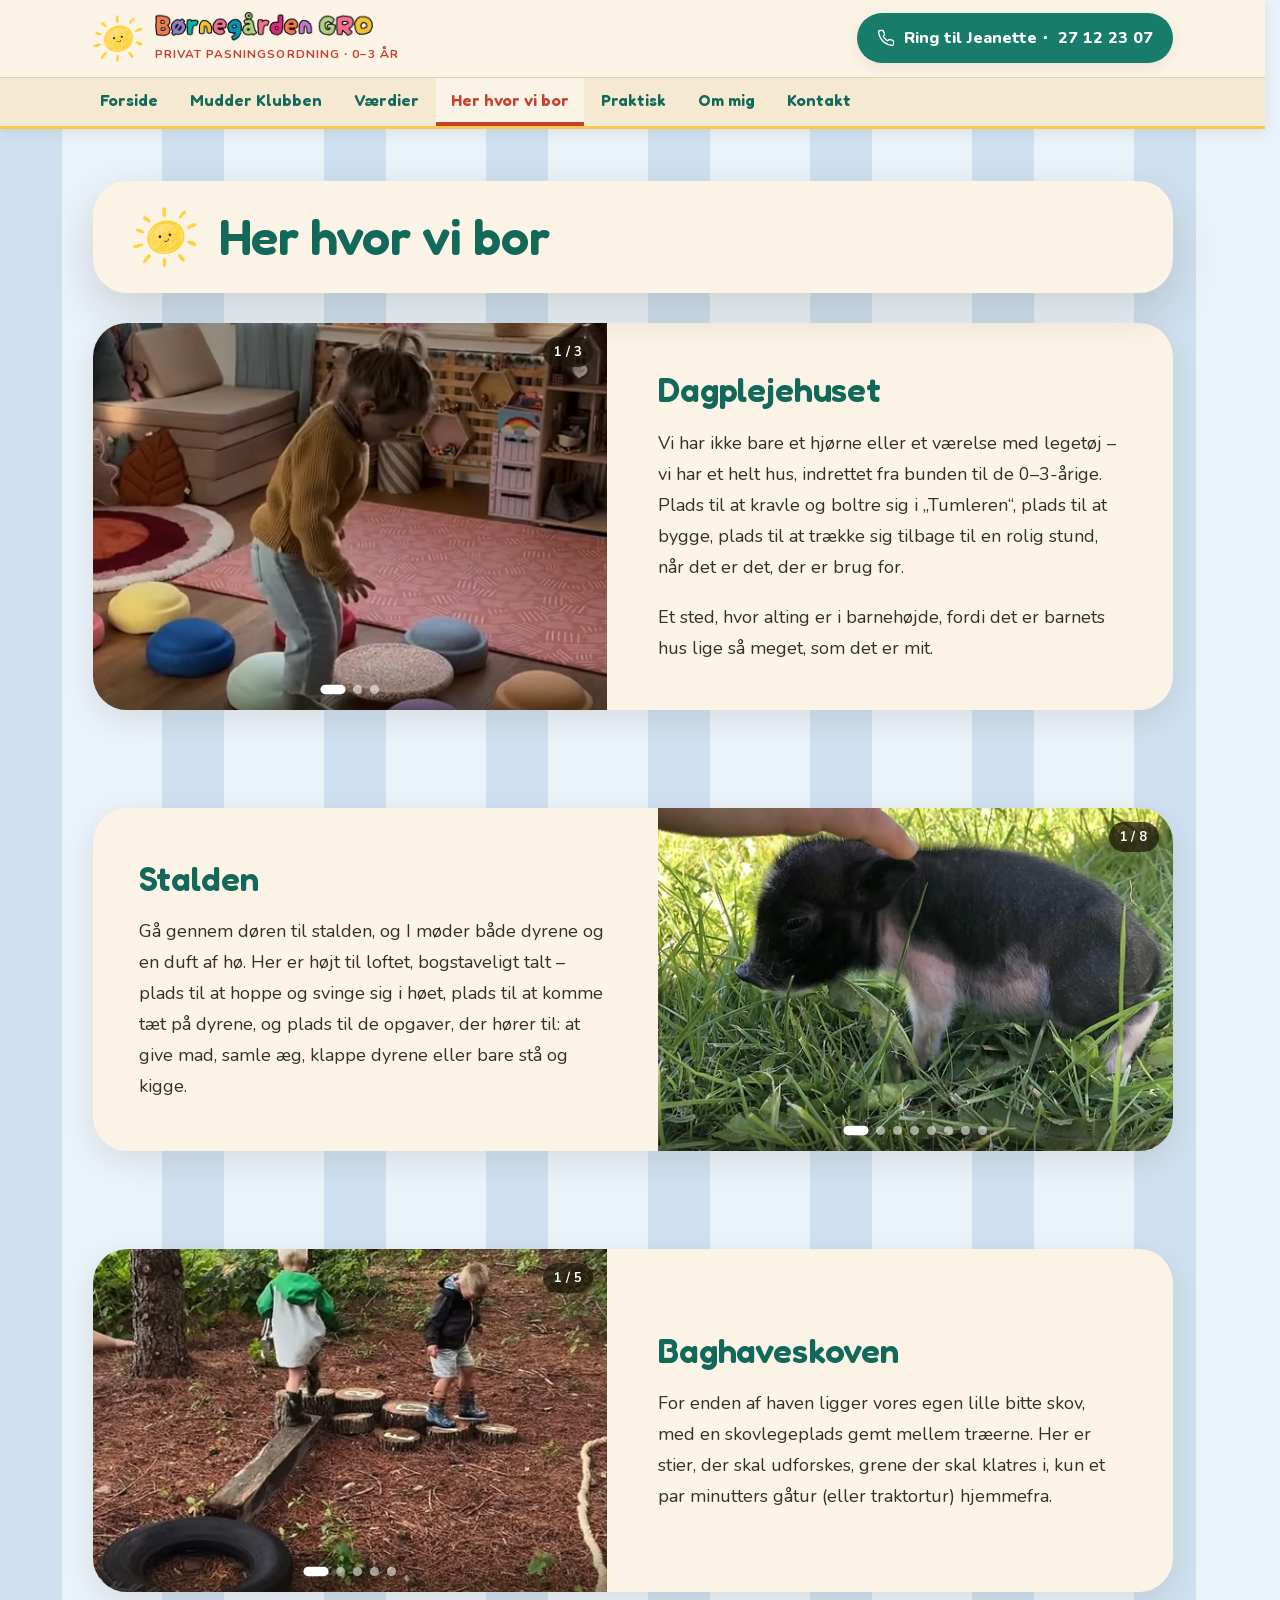
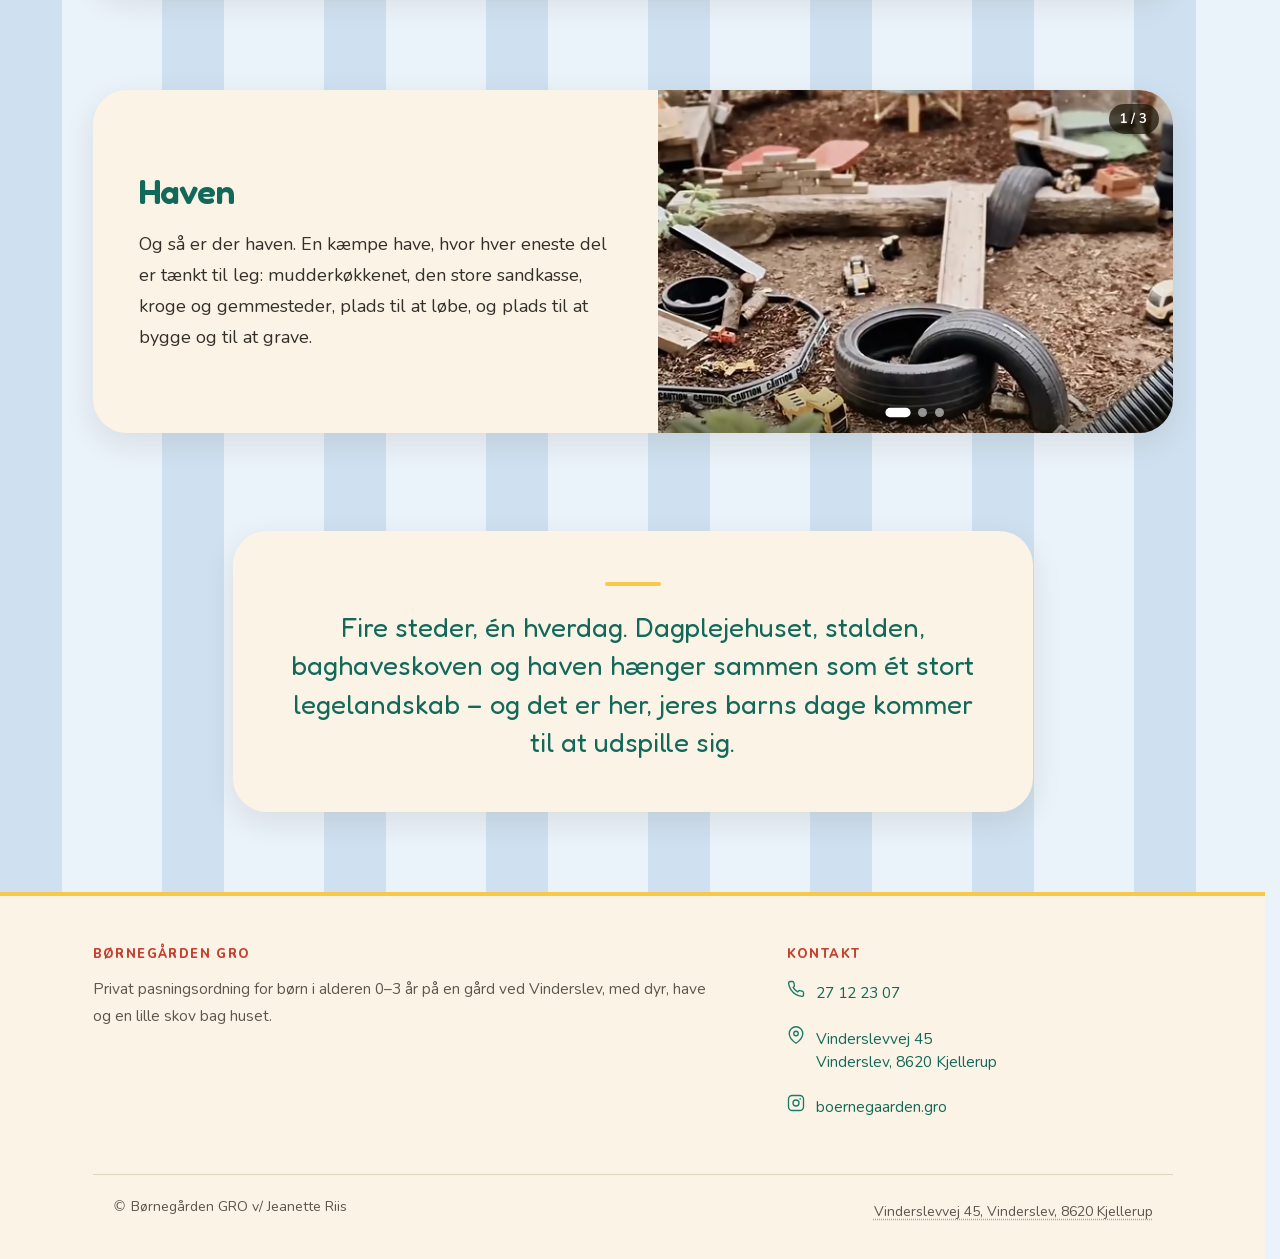
==== commit 6374b221: "25 aug" ====
--- a/her-hvor-vi-bor.html
+++ b/her-hvor-vi-bor.html
@@ -30,9 +30,9 @@
      Klikket bliver derefter øjeblikkeligt. "moderate" betyder: først når
      musen har hvilet ca. 200 ms, så der ikke hentes sider i blinde. -->
 <script type="speculationrules">
-{"prerender":[{"where":{"or":[{"href_matches":"index.html"},{"href_matches":"mudderklubben.html"},{"href_matches":"vaerdier.html"},{"href_matches":"her-hvor-vi-bor.html"},{"href_matches":"praktisk.html"},{"href_matches":"om-mig.html"},{"href_matches":"kontakt.html"}]},"eagerness":"moderate"}]}
+{"prefetch":[{"where":{"or":[{"href_matches":"index.html"},{"href_matches":"mudderklubben.html"},{"href_matches":"vaerdier.html"},{"href_matches":"her-hvor-vi-bor.html"},{"href_matches":"praktisk.html"},{"href_matches":"om-mig.html"},{"href_matches":"kontakt.html"}]},"eagerness":"moderate"}]}
 </script>
-<link rel="preload" as="image" type="image/avif" imagesrcset="billeder/sted-hus-1x.avif 540w, billeder/sted-hus.avif 1080w" imagesizes="(max-width: 900px) 100vw, 530px" fetchpriority="high">
+<link rel="preload" as="image" type="image/avif" imagesrcset="billeder/sted-hus-1x.avif 540w, billeder/sted-hus-15x.avif 810w, billeder/sted-hus.avif 1080w" imagesizes="(max-width: 900px) 100vw, 530px" fetchpriority="high">
 <!-- Fanebladets ikon er Jeanettes tegnede sol, se billeder/faviconer.py.
      Fire PNG'er, én pr. størrelse browseren beder om. Hver er tegnet for sig
      med den luft, der passer til dén størrelse, i stedet for at blive
@@ -93,9 +93,9 @@
       <div class="blok-billede"><div class="karrusel">
       <div class="karrusel-spor" tabindex="0" role="group"
            aria-roledescription="billedkarrusel" aria-label="Billeder fra dagplejehuset">
-        <div class="karrusel-billede"><picture><source type="image/avif" sizes="(max-width: 900px) 100vw, 530px" srcset="billeder/sted-hus-1x.avif 540w, billeder/sted-hus.avif 1080w"><source type="image/webp" sizes="(max-width: 900px) 100vw, 530px" srcset="billeder/sted-hus-1x.webp 540w, billeder/sted-hus.webp 1080w"><img src="billeder/sted-hus.jpg" sizes="(max-width: 900px) 100vw, 530px" srcset="billeder/sted-hus-1x.jpg 540w, billeder/sted-hus.jpg 1080w" alt="Børn der leger på puder og trædesten i legestuen" width="1080" height="720" fetchpriority="high" decoding="async"></picture></div>
-        <div class="karrusel-billede"><picture><source type="image/avif" sizes="(max-width: 900px) 100vw, 530px" srcset="billeder/sted-hus2-1x.avif 540w, billeder/sted-hus2.avif 1080w"><source type="image/webp" sizes="(max-width: 900px) 100vw, 530px" srcset="billeder/sted-hus2-1x.webp 540w, billeder/sted-hus2.webp 1080w"><img src="billeder/sted-hus2.jpg" sizes="(max-width: 900px) 100vw, 530px" srcset="billeder/sted-hus2-1x.jpg 540w, billeder/sted-hus2.jpg 1080w" alt="Barn der klatrer på klatrevæggen i Tumleren" width="1080" height="720" loading="lazy" decoding="async"></picture></div>
-        <div class="karrusel-billede"><picture><source type="image/avif" sizes="(max-width: 900px) 100vw, 530px" srcset="billeder/sted-hus3-1x.avif 540w, billeder/sted-hus3.avif 1080w"><source type="image/webp" sizes="(max-width: 900px) 100vw, 530px" srcset="billeder/sted-hus3-1x.webp 540w, billeder/sted-hus3.webp 1080w"><img src="billeder/sted-hus3.jpg" sizes="(max-width: 900px) 100vw, 530px" srcset="billeder/sted-hus3-1x.jpg 540w, billeder/sted-hus3.jpg 1080w" alt="Legestuen med bogreol, tavle og plads til at lege" width="1080" height="720" loading="lazy" decoding="async"></picture></div>
+        <div class="karrusel-billede"><picture><source type="image/avif" sizes="(max-width: 900px) 100vw, 530px" srcset="billeder/sted-hus-1x.avif 540w, billeder/sted-hus-15x.avif 810w, billeder/sted-hus.avif 1080w"><source type="image/webp" sizes="(max-width: 900px) 100vw, 530px" srcset="billeder/sted-hus-1x.webp 540w, billeder/sted-hus-15x.webp 810w, billeder/sted-hus.webp 1080w"><img src="billeder/sted-hus.jpg" sizes="(max-width: 900px) 100vw, 530px" srcset="billeder/sted-hus-1x.jpg 540w, billeder/sted-hus-15x.jpg 810w, billeder/sted-hus.jpg 1080w" alt="Børn der leger på puder og trædesten i legestuen" width="1080" height="720" fetchpriority="high" decoding="async"></picture></div>
+        <div class="karrusel-billede"><picture><source type="image/avif" sizes="(max-width: 900px) 100vw, 530px" srcset="billeder/sted-hus2-1x.avif 540w, billeder/sted-hus2-15x.avif 810w, billeder/sted-hus2.avif 1080w"><source type="image/webp" sizes="(max-width: 900px) 100vw, 530px" srcset="billeder/sted-hus2-1x.webp 540w, billeder/sted-hus2-15x.webp 810w, billeder/sted-hus2.webp 1080w"><img src="billeder/sted-hus2.jpg" sizes="(max-width: 900px) 100vw, 530px" srcset="billeder/sted-hus2-1x.jpg 540w, billeder/sted-hus2-15x.jpg 810w, billeder/sted-hus2.jpg 1080w" alt="Barn der klatrer på klatrevæggen i Tumleren" width="1080" height="720" loading="lazy" fetchpriority="low" decoding="async"></picture></div>
+        <div class="karrusel-billede"><picture><source type="image/avif" sizes="(max-width: 900px) 100vw, 530px" srcset="billeder/sted-hus3-1x.avif 540w, billeder/sted-hus3-15x.avif 810w, billeder/sted-hus3.avif 1080w"><source type="image/webp" sizes="(max-width: 900px) 100vw, 530px" srcset="billeder/sted-hus3-1x.webp 540w, billeder/sted-hus3-15x.webp 810w, billeder/sted-hus3.webp 1080w"><img src="billeder/sted-hus3.jpg" sizes="(max-width: 900px) 100vw, 530px" srcset="billeder/sted-hus3-1x.jpg 540w, billeder/sted-hus3-15x.jpg 810w, billeder/sted-hus3.jpg 1080w" alt="Legestuen med bogreol, tavle og plads til at lege" width="1080" height="720" loading="lazy" fetchpriority="low" decoding="async"></picture></div>
       </div>
       <span class="karrusel-tael" aria-hidden="true"></span>
       <button class="karrusel-pil karrusel-forrige" type="button" aria-label="Forrige billede"><svg viewBox="0 0 24 24" fill="none" stroke="currentColor" stroke-width="1.8" stroke-linecap="round" stroke-linejoin="round" aria-hidden="true"><path d="M15 4.5 7.5 12l7.5 7.5"/></svg></button>
@@ -110,7 +110,7 @@
           <p>Vi har ikke bare et hjørne eller et værelse med legetøj &ndash; vi har et helt hus,
           indrettet fra bunden til de 0&ndash;3-årige. Plads til at kravle og boltre sig i
           &bdquo;Tumleren&ldquo;, plads til at bygge, plads til at trække sig tilbage til en rolig
-          stund, når det er der brug for.</p>
+          stund, når det er det, der er brug for.</p>
           <p>Et sted, hvor alting er i barnehøjde, fordi det er barnets hus lige så meget,
           som det er mit.</p>
         </div>
@@ -122,7 +122,25 @@
 <section id="stalden">
   <div class="wrap">
     <div class="blok vendt">
-      <div class="blok-billede"><picture><source type="image/avif" sizes="(max-width: 900px) 100vw, 530px" srcset="billeder/sted-stald-1x.avif 540w, billeder/sted-stald.avif 1080w"><source type="image/webp" sizes="(max-width: 900px) 100vw, 530px" srcset="billeder/sted-stald-1x.webp 540w, billeder/sted-stald.webp 1080w"><img src="billeder/sted-stald.jpg" sizes="(max-width: 900px) 100vw, 530px" srcset="billeder/sted-stald-1x.jpg 540w, billeder/sted-stald.jpg 1080w" alt="Lille gris i græsset ved stalden" width="1080" height="720" loading="lazy" decoding="async"></picture></div>
+      <div class="blok-billede"><div class="karrusel">
+      <div class="karrusel-spor" tabindex="0" role="group"
+           aria-roledescription="billedkarrusel" aria-label="Billeder fra stalden">
+        <div class="karrusel-billede"><picture><source type="image/avif" sizes="(max-width: 900px) 100vw, 530px" srcset="billeder/sted-stald-1x.avif 540w, billeder/sted-stald-15x.avif 810w, billeder/sted-stald.avif 1080w"><source type="image/webp" sizes="(max-width: 900px) 100vw, 530px" srcset="billeder/sted-stald-1x.webp 540w, billeder/sted-stald-15x.webp 810w, billeder/sted-stald.webp 1080w"><img src="billeder/sted-stald.jpg" sizes="(max-width: 900px) 100vw, 530px" srcset="billeder/sted-stald-1x.jpg 540w, billeder/sted-stald-15x.jpg 810w, billeder/sted-stald.jpg 1080w" alt="Lille gris i græsset ved stalden" width="1080" height="720" fetchpriority="high" decoding="async"></picture></div>
+        <div class="karrusel-billede"><picture><source type="image/avif" sizes="(max-width: 900px) 100vw, 530px" srcset="billeder/stald-kanin-1x.avif 540w, billeder/stald-kanin-15x.avif 810w, billeder/stald-kanin.avif 1052w"><source type="image/webp" sizes="(max-width: 900px) 100vw, 530px" srcset="billeder/stald-kanin-1x.webp 540w, billeder/stald-kanin-15x.webp 810w, billeder/stald-kanin.webp 1052w"><img src="billeder/stald-kanin.jpg" sizes="(max-width: 900px) 100vw, 530px" srcset="billeder/stald-kanin-1x.jpg 540w, billeder/stald-kanin-15x.jpg 810w, billeder/stald-kanin.jpg 1052w" alt="Barn der klapper en kanin i halmen inde i stalden" width="1052" height="701" loading="lazy" fetchpriority="low" decoding="async"></picture></div>
+        <div class="karrusel-billede"><picture><source type="image/avif" sizes="(max-width: 900px) 100vw, 530px" srcset="billeder/stald-aeg-1x.avif 540w, billeder/stald-aeg-15x.avif 796w, billeder/stald-aeg.avif 796w"><source type="image/webp" sizes="(max-width: 900px) 100vw, 530px" srcset="billeder/stald-aeg-1x.webp 540w, billeder/stald-aeg-15x.webp 796w, billeder/stald-aeg.webp 796w"><img src="billeder/stald-aeg.jpg" sizes="(max-width: 900px) 100vw, 530px" srcset="billeder/stald-aeg-1x.jpg 540w, billeder/stald-aeg-15x.jpg 796w, billeder/stald-aeg.jpg 796w" alt="Barn der samler æg i reden" width="796" height="531" loading="lazy" fetchpriority="low" decoding="async"></picture></div>
+        <div class="karrusel-billede"><picture><source type="image/avif" sizes="(max-width: 900px) 100vw, 530px" srcset="billeder/stald-hoene-1x.avif 540w, billeder/stald-hoene-15x.avif 810w, billeder/stald-hoene.avif 1080w"><source type="image/webp" sizes="(max-width: 900px) 100vw, 530px" srcset="billeder/stald-hoene-1x.webp 540w, billeder/stald-hoene-15x.webp 810w, billeder/stald-hoene.webp 1080w"><img src="billeder/stald-hoene.jpg" sizes="(max-width: 900px) 100vw, 530px" srcset="billeder/stald-hoene-1x.jpg 540w, billeder/stald-hoene-15x.jpg 810w, billeder/stald-hoene.jpg 1080w" alt="Barn der holder om en høne" width="1080" height="720" loading="lazy" fetchpriority="low" decoding="async"></picture></div>
+        <div class="karrusel-billede"><picture><source type="image/avif" sizes="(max-width: 900px) 100vw, 530px" srcset="billeder/stald-kyllinger-1x.avif 540w, billeder/stald-kyllinger-15x.avif 810w, billeder/stald-kyllinger.avif 1080w"><source type="image/webp" sizes="(max-width: 900px) 100vw, 530px" srcset="billeder/stald-kyllinger-1x.webp 540w, billeder/stald-kyllinger-15x.webp 810w, billeder/stald-kyllinger.webp 1080w"><img src="billeder/stald-kyllinger.jpg" sizes="(max-width: 900px) 100vw, 530px" srcset="billeder/stald-kyllinger-1x.jpg 540w, billeder/stald-kyllinger-15x.jpg 810w, billeder/stald-kyllinger.jpg 1080w" alt="Kyllinger under varmelampen, mens et barn kigger på" width="1080" height="720" loading="lazy" fetchpriority="low" decoding="async"></picture></div>
+        <div class="karrusel-billede"><picture><source type="image/avif" sizes="(max-width: 900px) 100vw, 530px" srcset="billeder/stald-aellinger-1x.avif 540w, billeder/stald-aellinger-15x.avif 810w, billeder/stald-aellinger.avif 1080w"><source type="image/webp" sizes="(max-width: 900px) 100vw, 530px" srcset="billeder/stald-aellinger-1x.webp 540w, billeder/stald-aellinger-15x.webp 810w, billeder/stald-aellinger.webp 1080w"><img src="billeder/stald-aellinger.jpg" sizes="(max-width: 900px) 100vw, 530px" srcset="billeder/stald-aellinger-1x.jpg 540w, billeder/stald-aellinger-15x.jpg 810w, billeder/stald-aellinger.jpg 1080w" alt="And med tre ællinger ved vandfadet" width="1080" height="720" loading="lazy" fetchpriority="low" decoding="async"></picture></div>
+        <div class="karrusel-billede"><picture><source type="image/avif" sizes="(max-width: 900px) 100vw, 530px" srcset="billeder/stald-halmballer-1x.avif 540w, billeder/stald-halmballer-15x.avif 810w, billeder/stald-halmballer.avif 1080w"><source type="image/webp" sizes="(max-width: 900px) 100vw, 530px" srcset="billeder/stald-halmballer-1x.webp 540w, billeder/stald-halmballer-15x.webp 810w, billeder/stald-halmballer.webp 1080w"><img src="billeder/stald-halmballer.jpg" sizes="(max-width: 900px) 100vw, 530px" srcset="billeder/stald-halmballer-1x.jpg 540w, billeder/stald-halmballer-15x.jpg 810w, billeder/stald-halmballer.jpg 1080w" alt="To børn der sidder i en hule af halmballer" width="1080" height="720" loading="lazy" fetchpriority="low" decoding="async"></picture></div>
+        <div class="karrusel-billede"><picture><source type="image/avif" sizes="(max-width: 900px) 100vw, 530px" srcset="billeder/stald-legerum-1x.avif 540w, billeder/stald-legerum-15x.avif 810w, billeder/stald-legerum.avif 1080w"><source type="image/webp" sizes="(max-width: 900px) 100vw, 530px" srcset="billeder/stald-legerum-1x.webp 540w, billeder/stald-legerum-15x.webp 810w, billeder/stald-legerum.webp 1080w"><img src="billeder/stald-legerum.jpg" sizes="(max-width: 900px) 100vw, 530px" srcset="billeder/stald-legerum-1x.jpg 540w, billeder/stald-legerum-15x.jpg 810w, billeder/stald-legerum.jpg 1080w" alt="Legerummet i stalden med sandgulv og legetøj" width="1080" height="720" loading="lazy" fetchpriority="low" decoding="async"></picture></div>
+      </div>
+      <span class="karrusel-tael" aria-hidden="true"></span>
+      <button class="karrusel-pil karrusel-forrige" type="button" aria-label="Forrige billede"><svg viewBox="0 0 24 24" fill="none" stroke="currentColor" stroke-width="1.8" stroke-linecap="round" stroke-linejoin="round" aria-hidden="true"><path d="M15 4.5 7.5 12l7.5 7.5"/></svg></button>
+      <button class="karrusel-pil karrusel-naeste" type="button" aria-label="Næste billede"><svg viewBox="0 0 24 24" fill="none" stroke="currentColor" stroke-width="1.8" stroke-linecap="round" stroke-linejoin="round" aria-hidden="true"><path d="M9 4.5 16.5 12 9 19.5"/></svg></button>
+      <div class="karrusel-bund">
+        <div class="karrusel-prikker" role="tablist" aria-label="Vælg billede"></div>
+      </div>
+    </div></div>
       <div class="blok-tekst">
         <div class="prose">
           <h2>Stalden</h2>
@@ -139,14 +157,28 @@
 <section id="baghaveskoven">
   <div class="wrap">
     <div class="blok">
-      <div class="blok-billede"><picture><source type="image/avif" sizes="(max-width: 900px) 100vw, 530px" srcset="billeder/sted-skov-1x.avif 540w, billeder/sted-skov.avif 1030w"><source type="image/webp" sizes="(max-width: 900px) 100vw, 530px" srcset="billeder/sted-skov-1x.webp 540w, billeder/sted-skov.webp 1030w"><img src="billeder/sted-skov.jpg" sizes="(max-width: 900px) 100vw, 530px" srcset="billeder/sted-skov-1x.jpg 540w, billeder/sted-skov.jpg 1030w" alt="Børn der klatrer på dæk mellem træerne i baghaveskoven" width="1030" height="687" loading="lazy" decoding="async"></picture></div>
+      <div class="blok-billede"><div class="karrusel">
+      <div class="karrusel-spor" tabindex="0" role="group"
+           aria-roledescription="billedkarrusel" aria-label="Billeder fra baghaveskoven">
+        <div class="karrusel-billede"><picture><source type="image/avif" sizes="(max-width: 900px) 100vw, 530px" srcset="billeder/skov-traedestubbe-1x.avif 540w, billeder/skov-traedestubbe-15x.avif 787w, billeder/skov-traedestubbe.avif 787w"><source type="image/webp" sizes="(max-width: 900px) 100vw, 530px" srcset="billeder/skov-traedestubbe-1x.webp 540w, billeder/skov-traedestubbe-15x.webp 787w, billeder/skov-traedestubbe.webp 787w"><img src="billeder/skov-traedestubbe.jpg" sizes="(max-width: 900px) 100vw, 530px" srcset="billeder/skov-traedestubbe-1x.jpg 540w, billeder/skov-traedestubbe-15x.jpg 787w, billeder/skov-traedestubbe.jpg 787w" alt="Børn der balancerer på træstubbe og en balancebro i skovlegepladsen" width="787" height="525" fetchpriority="high" decoding="async"></picture></div>
+        <div class="karrusel-billede"><picture><source type="image/avif" sizes="(max-width: 900px) 100vw, 530px" srcset="billeder/skov-daekgynge-1x.avif 540w, billeder/skov-daekgynge-15x.avif 810w, billeder/skov-daekgynge.avif 1080w"><source type="image/webp" sizes="(max-width: 900px) 100vw, 530px" srcset="billeder/skov-daekgynge-1x.webp 540w, billeder/skov-daekgynge-15x.webp 810w, billeder/skov-daekgynge.webp 1080w"><img src="billeder/skov-daekgynge.jpg" sizes="(max-width: 900px) 100vw, 530px" srcset="billeder/skov-daekgynge-1x.jpg 540w, billeder/skov-daekgynge-15x.jpg 810w, billeder/skov-daekgynge.jpg 1080w" alt="Dækgynge der hænger i et træ på skovstien" width="1080" height="720" loading="lazy" fetchpriority="low" decoding="async"></picture></div>
+        <div class="karrusel-billede"><picture><source type="image/avif" sizes="(max-width: 900px) 100vw, 530px" srcset="billeder/sted-skov-1x.avif 540w, billeder/sted-skov-15x.avif 810w, billeder/sted-skov.avif 1030w"><source type="image/webp" sizes="(max-width: 900px) 100vw, 530px" srcset="billeder/sted-skov-1x.webp 540w, billeder/sted-skov-15x.webp 810w, billeder/sted-skov.webp 1030w"><img src="billeder/sted-skov.jpg" sizes="(max-width: 900px) 100vw, 530px" srcset="billeder/sted-skov-1x.jpg 540w, billeder/sted-skov-15x.jpg 810w, billeder/sted-skov.jpg 1030w" alt="Børn der klatrer på dæk mellem træerne" width="1030" height="687" loading="lazy" fetchpriority="low" decoding="async"></picture></div>
+        <div class="karrusel-billede"><picture><source type="image/avif" sizes="(max-width: 900px) 100vw, 530px" srcset="billeder/skov-tovgynge-1x.avif 540w, billeder/skov-tovgynge-15x.avif 810w, billeder/skov-tovgynge.avif 1080w"><source type="image/webp" sizes="(max-width: 900px) 100vw, 530px" srcset="billeder/skov-tovgynge-1x.webp 540w, billeder/skov-tovgynge-15x.webp 810w, billeder/skov-tovgynge.webp 1080w"><img src="billeder/skov-tovgynge.jpg" sizes="(max-width: 900px) 100vw, 530px" srcset="billeder/skov-tovgynge-1x.jpg 540w, billeder/skov-tovgynge-15x.jpg 810w, billeder/skov-tovgynge.jpg 1080w" alt="Barn der gynger i en tovgynge mellem træerne" width="1080" height="720" loading="lazy" fetchpriority="low" decoding="async"></picture></div>
+        <div class="karrusel-billede"><picture><source type="image/avif" sizes="(max-width: 900px) 100vw, 530px" srcset="billeder/skov-trae-1x.avif 540w, billeder/skov-trae-15x.avif 810w, billeder/skov-trae.avif 1080w"><source type="image/webp" sizes="(max-width: 900px) 100vw, 530px" srcset="billeder/skov-trae-1x.webp 540w, billeder/skov-trae-15x.webp 810w, billeder/skov-trae.webp 1080w"><img src="billeder/skov-trae.jpg" sizes="(max-width: 900px) 100vw, 530px" srcset="billeder/skov-trae-1x.jpg 540w, billeder/skov-trae-15x.jpg 810w, billeder/skov-trae.jpg 1080w" alt="Stort træ med bord og hyggekrog under grenene" width="1080" height="720" loading="lazy" fetchpriority="low" decoding="async"></picture></div>
+      </div>
+      <span class="karrusel-tael" aria-hidden="true"></span>
+      <button class="karrusel-pil karrusel-forrige" type="button" aria-label="Forrige billede"><svg viewBox="0 0 24 24" fill="none" stroke="currentColor" stroke-width="1.8" stroke-linecap="round" stroke-linejoin="round" aria-hidden="true"><path d="M15 4.5 7.5 12l7.5 7.5"/></svg></button>
+      <button class="karrusel-pil karrusel-naeste" type="button" aria-label="Næste billede"><svg viewBox="0 0 24 24" fill="none" stroke="currentColor" stroke-width="1.8" stroke-linecap="round" stroke-linejoin="round" aria-hidden="true"><path d="M9 4.5 16.5 12 9 19.5"/></svg></button>
+      <div class="karrusel-bund">
+        <div class="karrusel-prikker" role="tablist" aria-label="Vælg billede"></div>
+      </div>
+    </div></div>
       <div class="blok-tekst">
         <div class="prose">
           <h2>Baghaveskoven</h2>
-          <p>For enden af haven ligger vores egen lille skov, med en skovlegeplads gemt mellem
-          træerne. Her er stier, der skal udforskes, grene der skal klatres i, og en helt anden
-          ro end i haven &ndash; skovens egen stemning, kun et par minutters gåtur
-          (eller traktortur) hjemmefra.</p>
+          <p>For enden af haven ligger vores egen lille bitte skov, med en skovlegeplads gemt
+          mellem træerne. Her er stier, der skal udforskes, grene der skal klatres i, kun et
+          par minutters gåtur (eller traktortur) hjemmefra.</p>
         </div>
       </div>
     </div>
@@ -156,7 +188,20 @@
 <section id="haven">
   <div class="wrap">
     <div class="blok vendt">
-      <div class="blok-billede"><picture><source type="image/avif" sizes="(max-width: 900px) 100vw, 530px" srcset="billeder/sted-have-1x.avif 540w, billeder/sted-have.avif 1080w"><source type="image/webp" sizes="(max-width: 900px) 100vw, 530px" srcset="billeder/sted-have-1x.webp 540w, billeder/sted-have.webp 1080w"><img src="billeder/sted-have.jpg" sizes="(max-width: 900px) 100vw, 530px" srcset="billeder/sted-have-1x.jpg 540w, billeder/sted-have.jpg 1080w" alt="Havens legeområde med sandkasse, dæk og redskaber" width="1080" height="720" loading="lazy" decoding="async"></picture></div>
+      <div class="blok-billede"><div class="karrusel">
+      <div class="karrusel-spor" tabindex="0" role="group"
+           aria-roledescription="billedkarrusel" aria-label="Billeder fra haven">
+        <div class="karrusel-billede"><picture><source type="image/avif" sizes="(max-width: 900px) 100vw, 530px" srcset="billeder/sted-have-1x.avif 540w, billeder/sted-have-15x.avif 810w, billeder/sted-have.avif 1080w"><source type="image/webp" sizes="(max-width: 900px) 100vw, 530px" srcset="billeder/sted-have-1x.webp 540w, billeder/sted-have-15x.webp 810w, billeder/sted-have.webp 1080w"><img src="billeder/sted-have.jpg" sizes="(max-width: 900px) 100vw, 530px" srcset="billeder/sted-have-1x.jpg 540w, billeder/sted-have-15x.jpg 810w, billeder/sted-have.jpg 1080w" alt="Havens legeområde med sandkasse, dæk og redskaber" width="1080" height="720" fetchpriority="high" decoding="async"></picture></div>
+        <div class="karrusel-billede"><picture><source type="image/avif" sizes="(max-width: 900px) 100vw, 530px" srcset="billeder/sted-have2-1x.avif 540w, billeder/sted-have2-15x.avif 564w, billeder/sted-have2.avif 564w"><source type="image/webp" sizes="(max-width: 900px) 100vw, 530px" srcset="billeder/sted-have2-1x.webp 540w, billeder/sted-have2-15x.webp 564w, billeder/sted-have2.webp 564w"><img src="billeder/sted-have2.jpg" sizes="(max-width: 900px) 100vw, 530px" srcset="billeder/sted-have2-1x.jpg 540w, billeder/sted-have2-15x.jpg 564w, billeder/sted-have2.jpg 564w" alt="Mudderkøkkenet med gryder, skåle og grønt på bordet" width="564" height="376" loading="lazy" fetchpriority="low" decoding="async"></picture></div>
+        <div class="karrusel-billede"><picture><source type="image/avif" sizes="(max-width: 900px) 100vw, 530px" srcset="billeder/sted-have3-1x.avif 540w, billeder/sted-have3-15x.avif 810w, billeder/sted-have3.avif 1080w"><source type="image/webp" sizes="(max-width: 900px) 100vw, 530px" srcset="billeder/sted-have3-1x.webp 540w, billeder/sted-have3-15x.webp 810w, billeder/sted-have3.webp 1080w"><img src="billeder/sted-have3.jpg" sizes="(max-width: 900px) 100vw, 530px" srcset="billeder/sted-have3-1x.jpg 540w, billeder/sted-have3-15x.jpg 810w, billeder/sted-have3.jpg 1080w" alt="Havens borde, baljer og redskaber mellem kroge og gemmesteder" width="1080" height="720" loading="lazy" fetchpriority="low" decoding="async"></picture></div>
+      </div>
+      <span class="karrusel-tael" aria-hidden="true"></span>
+      <button class="karrusel-pil karrusel-forrige" type="button" aria-label="Forrige billede"><svg viewBox="0 0 24 24" fill="none" stroke="currentColor" stroke-width="1.8" stroke-linecap="round" stroke-linejoin="round" aria-hidden="true"><path d="M15 4.5 7.5 12l7.5 7.5"/></svg></button>
+      <button class="karrusel-pil karrusel-naeste" type="button" aria-label="Næste billede"><svg viewBox="0 0 24 24" fill="none" stroke="currentColor" stroke-width="1.8" stroke-linecap="round" stroke-linejoin="round" aria-hidden="true"><path d="M9 4.5 16.5 12 9 19.5"/></svg></button>
+      <div class="karrusel-bund">
+        <div class="karrusel-prikker" role="tablist" aria-label="Vælg billede"></div>
+      </div>
+    </div></div>
       <div class="blok-tekst">
         <div class="prose">
           <h2>Haven</h2>
@@ -165,10 +210,6 @@
           og plads til at bygge og til at grave.</p>
         </div>
       </div>
-    </div>
-    <div class="galleri to">
-      <figure><picture><source type="image/avif" sizes="(max-width: 620px) 92vw, 45vw" srcset="billeder/sted-have2-1x.avif 530w, billeder/sted-have2.avif 1060w"><source type="image/webp" sizes="(max-width: 620px) 92vw, 45vw" srcset="billeder/sted-have2-1x.webp 530w, billeder/sted-have2.webp 1060w"><img src="billeder/sted-have2.jpg" sizes="(max-width: 620px) 92vw, 45vw" srcset="billeder/sted-have2-1x.jpg 530w, billeder/sted-have2.jpg 1060w" alt="Det lange mudderkøkken med gryder og skåle" width="1060" height="795" loading="lazy" decoding="async"></picture><figcaption>Mudderkøkkenet, hvor der bages, røres og serveres</figcaption></figure>
-      <figure><picture><source type="image/avif" sizes="(max-width: 620px) 92vw, 45vw" srcset="billeder/sted-have3-1x.avif 530w, billeder/sted-have3.avif 1060w"><source type="image/webp" sizes="(max-width: 620px) 92vw, 45vw" srcset="billeder/sted-have3-1x.webp 530w, billeder/sted-have3.webp 1060w"><img src="billeder/sted-have3.jpg" sizes="(max-width: 620px) 92vw, 45vw" srcset="billeder/sted-have3-1x.jpg 530w, billeder/sted-have3.jpg 1060w" alt="Havens legeområde med borde, baljer og redskaber" width="1060" height="795" loading="lazy" decoding="async"></picture><figcaption>Kroge og gemmesteder over hele haven</figcaption></figure>
     </div>
   </div>
 </section>
@@ -207,6 +248,7 @@
   </div>
 </footer>
 <script src="assets/karrusel.js" defer></script>
+<script src="assets/lys.js" defer></script>
 <script src="assets/overgang.js" defer></script>
 </body>
 </html>
--- a/assets/style.min.css
+++ b/assets/style.min.css
@@ -1,2 +1,2 @@
 /* Genereret af byg.py – ret assets/style.css i stedet */
-:root{--stribe:#cfe0f0;--stribe-lys:#eaf2fa;--creme:#fbf3e6;--creme-dyb:#f5e9d2;--sol:#f7c948;--sol-kant:#e0a825;--sol-vask:#fdf1d6;--teal:#187c6a;--teal-dyb:#12695a;--teal-vask:#e4f1ed;--roed:#c5412f;--roed-dyb:#a83a2c;--blaek:#33302a;--blaek-blod:#5c574d;--kant:#e6dcc7;--r-lille:14px;--r:22px;--r-stor:34px;--skygge:0 10px 30px rgba(58,48,22,.10);--skygge-lav:0 4px 14px rgba(58,48,22,.08);--skygge-hoej:0 18px 44px rgba(58,48,22,.16)}@view-transition{navigation:auto}::view-transition-group(root){animation-duration:.3s}::view-transition-old(root){animation:.14s linear both toner-vaek}::view-transition-new(root){animation:.24s cubic-bezier(.2,.8,.3,1) .06s both toner-frem}@keyframes toner-vaek{to{opacity:0}}@keyframes toner-frem{from{opacity:0;transform:translateY(8px)}to{opacity:1;transform:none}}header.top{view-transition-name:sidehoved}footer{view-transition-name:sidefod}::view-transition-group(sidehoved),::view-transition-group(sidefod){animation-duration:.2s}.logo .sol{view-transition-name:logo-sol}nav.faner a[aria-current="page"]::after{content:"";position:absolute;left:0;right:0;bottom:-4px;height:4px;background:var(--roed);view-transition-name:fane-streg}nav.faner a{position:relative}nav.faner a[aria-current="page"]{border-bottom-color:transparent}::view-transition-group(fane-streg){animation-duration:.3s;animation-timing-function:cubic-bezier(.3,.9,.3,1)}@supports not (view-transition-name:none){main{animation:.24s cubic-bezier(.2,.8,.3,1) both toner-frem}}main.side-gaar-ud{animation:.14s linear both toner-vaek}main.side-kommer-ind{animation:.24s cubic-bezier(.2,.8,.3,1) both toner-frem}@font-face{font-family:"Nunito";src:url("skrifter/nunito.woff2") format("woff2-variations"),url("skrifter/nunito.woff2") format("woff2");font-weight:200 1000;font-style:normal;font-display:swap}@font-face{font-family:"Fredoka";src:url("skrifter/fredoka.woff2") format("woff2-variations"),url("skrifter/fredoka.woff2") format("woff2");font-weight:300 700;font-style:normal;font-display:swap}@font-face{font-family:"Caveat";src:url("skrifter/caveat.woff2") format("woff2-variations"),url("skrifter/caveat.woff2") format("woff2");font-weight:400 700;font-style:normal;font-display:swap}@font-face{font-family:"Nunito-reserve";src:local("Helvetica Neue"),local("Segoe UI"),local("Arial");size-adjust:99%;ascent-override:101%;descent-override:35%;line-gap-override:0%}@font-face{font-family:"Fredoka-reserve";src:local("Avenir Next"),local("Segoe UI"),local("Arial");size-adjust:112%;ascent-override:87%;descent-override:21%;line-gap-override:0%}@font-face{font-family:"Caveat-reserve";src:local("Bradley Hand"),local("Segoe Script"),local("Comic Sans MS"),local("Arial");size-adjust:82%;ascent-override:117%;descent-override:37%;line-gap-override:0%}*{box-sizing:border-box}html{scroll-behavior:smooth;-webkit-text-size-adjust:100%;scroll-padding-top:140px;scrollbar-gutter:stable;background:var(--stribe-lys)}body{margin:0;overflow-x:hidden;font-family:"Nunito","Nunito-reserve",system-ui,-apple-system,sans-serif;font-size:18px;line-height:1.72;color:var(--blaek);background:repeating-linear-gradient( 90deg,var(--stribe) 0px,var(--stribe) 62px,var(--stribe-lys) 62px,var(--stribe-lys) 162px );-webkit-font-smoothing:antialiased}img{max-width:100%;height:auto;display:block}a{color:var(--teal-dyb)}picture.sol,picture.sol-hjoerne,picture.sol-pas,picture.logo-tegning{display:block}.sol>img,.sol-hjoerne>img,.sol-pas>img,.logo-tegning>img{width:100%;height:auto}h1,h2,h3,h4{font-family:"Fredoka","Fredoka-reserve","Nunito",system-ui,sans-serif;color:var(--teal-dyb);line-height:1.2;margin:0 0 .5em;font-weight:600;letter-spacing:-.005em}h1{font-size:clamp(1.95rem,5.4vw,3.15rem)}h2{font-size:clamp(1.5rem,3.3vw,2.15rem)}h3{font-size:clamp(1.15rem,2.1vw,1.38rem)}h4{font-size:1.04rem}p{margin:0 0 1.1em}p:last-child{margin-bottom:0}.wrap{max-width:1120px;margin:0 auto;padding:0 20px}.prose{max-width:65ch}.prose.midt{margin-inline:auto}.stor-tekst{font-size:1.12rem}.daempet{color:var(--blaek-blod)}.haand{font-family:"Caveat","Caveat-reserve",cursive;font-size:1.35em;line-height:1.35}.skjul{position:absolute;width:1px;height:1px;overflow:hidden;clip:rect(0 0 0 0);white-space:nowrap}.spring-til{position:absolute;left:-9999px;background:var(--teal-dyb);color:#fff;padding:10px 16px;border-radius:0 0 10px 0;z-index:100}.spring-til:focus{left:0;top:0}a:focus-visible,button:focus-visible{outline:3px solid var(--sol-kant);outline-offset:3px;border-radius:4px}.top{position:sticky;top:0;z-index:50;background:var(--creme);border-bottom:3px solid var(--sol);box-shadow:0 3px 14px rgba(58,48,22,.09)}.top-inder{max-width:1120px;margin:0 auto;padding:12px 20px;display:flex;align-items:center;justify-content:space-between;gap:16px;flex-wrap:wrap}.logo{display:flex;align-items:center;gap:12px;text-decoration:none}.logo .sol{flex:0 0 auto;width:50px}.logo-navn{display:block;width:218px;max-width:100%}.logo-under{display:block;font-family:"Nunito","Nunito-reserve",sans-serif;font-weight:700;font-size:.74rem;letter-spacing:.09em;text-transform:uppercase;color:var(--roed);margin-top:3px}.top-ring{display:inline-flex;align-items:center;gap:9px;background:var(--teal);color:#fff;text-decoration:none;font-weight:800;font-size:1.02rem;padding:11px 20px;border-radius:999px;box-shadow:var(--skygge-lav);transition:transform .12s ease,background .12s ease}@media (hover:hover){.top-ring:hover{background:var(--teal-dyb);transform:translateY(-1px)}}.top-ring svg{width:18px;height:18px}nav.faner{background:var(--creme-dyb);border-top:1px solid rgba(160,140,105,.28);position:relative}nav.faner ul{max-width:1120px;margin:0 auto;padding:0 12px;list-style:none;display:flex;flex-wrap:wrap;gap:2px}nav.faner a{display:flex;align-items:center;min-height:48px;padding:0 15px;font-family:"Fredoka","Fredoka-reserve",sans-serif;font-weight:600;font-size:1.02rem;color:var(--teal-dyb);text-decoration:none;border-bottom:4px solid transparent;transition:background .12s ease,border-color .12s ease}@media (max-width:900px){nav.faner ul{justify-content:center;gap:0}nav.faner a{padding:0 11px;font-size:.96rem}}@media (hover:hover){nav.faner a:hover{background:rgba(255,255,255,.6)}}nav.faner a[aria-current="page"]{background:var(--creme);border-bottom-color:var(--roed);color:var(--roed)}@supports (animation-timeline:view()){@media (prefers-reduced-motion:no-preference){.kort,.blok,.pladser,.citat,.pas,.genvej,.kontaktveje li,.galleri figure{animation:toner-op linear both;animation-timeline:view();animation-range:entry 5% cover 22%}@keyframes toner-op{from{opacity:0;transform:translateY(26px) scale(.985)}to{opacity:1;transform:none}}}}.kort{background:var(--creme);border-radius:var(--r-stor);box-shadow:var(--skygge);padding:clamp(26px,5vw,58px);margin:0 0 34px}.kort.smal{max-width:800px;margin-inline:auto}.kort>p,.kort>ul:not(.fordele):not(.saesoner):not(.stempler):not(.kontaktveje),.kort>ol,.pas>p,.kort .fakta p{max-width:72ch}.kort.midtstil>p{margin-inline:auto}.kort.fremhaevet{border-top:5px solid var(--sol)}.kort.flad{margin:0}.kort.midtstil{text-align:center}.kort.kortkort{padding:0;overflow:hidden}.nulmargen{margin:0 !important}.luft-over{margin-top:1.5em}.knapper.midt{justify-content:center}section{padding:34px 0}section:first-of-type{padding-top:30px}.hero{padding:40px 0 10px}.hero-grid{display:grid;grid-template-columns:1.05fr .95fr;gap:34px;align-items:center}.hero-kort{background:var(--creme);border-radius:var(--r-stor);box-shadow:var(--skygge-hoej);padding:clamp(28px,4.2vw,52px);position:relative}.hero-kort .sol-hjoerne{position:absolute;top:-30px;left:-26px;width:92px}.hero-kort h1{margin-top:6px}.forside-spalte{max-width:900px;margin-inline:auto}.hero-bred{max-width:900px;margin-inline:auto}.hero-bred p{max-width:66ch}.hero-bred h1{margin:0 0 18px}.logo-tegning{width:min(100%,466px)}.forord{font-family:"Caveat","Caveat-reserve",cursive;font-size:1.85rem;line-height:1.3;font-weight:700;color:var(--teal-dyb);margin:0 0 22px;max-width:34ch}.hero-kort .forord{max-width:24ch}.sidehoved .forord{margin-bottom:0;max-width:40ch}.hero-kort .under{font-family:"Caveat","Caveat-reserve",cursive;font-size:1.75rem;line-height:1.3;color:var(--roed);margin:26px 0 22px}.knapper{display:flex;flex-wrap:wrap;gap:12px;margin-top:24px}.knap{display:inline-flex;align-items:center;gap:9px;font-family:"Fredoka","Fredoka-reserve",sans-serif;font-weight:600;font-size:1.05rem;padding:13px 24px;border-radius:999px;text-decoration:none;border:2px solid transparent;cursor:pointer;transition:transform .12s ease,background .12s ease,box-shadow .12s ease}.knap{min-height:48px}@media (hover:hover){.knap:hover{transform:translateY(-2px)}}.knap svg{width:19px;height:19px}.knap-primaer{background:var(--roed);color:#fff;box-shadow:0 4px 0 var(--roed-dyb)}.knap-primaer:hover{background:var(--roed-dyb);box-shadow:0 6px 0 var(--roed-dyb)}.knap-sekundaer{background:var(--teal);color:#fff;box-shadow:0 4px 0 var(--teal-dyb)}.knap-sekundaer:hover{background:var(--teal-dyb);box-shadow:0 6px 0 var(--teal-dyb)}.knap-blank{background:transparent;color:var(--teal-dyb);border-color:var(--teal)}.knap-blank:hover{background:var(--teal-vask)}.pladser{background:var(--creme);border-radius:var(--r-stor);border-top:5px solid var(--sol);box-shadow:var(--skygge);padding:clamp(26px,4vw,46px);text-align:center}.pladser h2{margin-bottom:.35em}.pladser-liste{list-style:none;margin:22px 0 0;padding:0;display:flex;flex-wrap:wrap;gap:16px;justify-content:center}.pladser-liste li{background:#fff;border-radius:var(--r);padding:20px 30px;min-width:220px;box-shadow:var(--skygge-lav)}.pladser-tal{display:block;font-family:"Fredoka","Fredoka-reserve",sans-serif;font-weight:700;font-size:2.6rem;line-height:1;color:var(--roed)}.pladser-hvornaar{display:block;font-weight:700;margin-top:6px}.genveje{display:grid;grid-template-columns:repeat(3,1fr);gap:24px}.genvej{background:var(--creme);border-radius:var(--r-stor);box-shadow:var(--skygge);overflow:hidden;text-decoration:none;color:inherit;display:flex;flex-direction:column;transition:transform .14s ease,box-shadow .14s ease}@media (hover:hover){.genvej:hover{transform:translateY(-4px);box-shadow:var(--skygge-hoej)}}.genvej img{width:100%;aspect-ratio:4/3;object-fit:cover}.genvej-tekst{padding:22px 26px 26px;display:flex;flex-direction:column;flex:1}.genvej-tekst .pil{margin-top:auto;padding-top:12px}.genvej h2{margin-bottom:.3em;font-size:1.3rem}.genvej p{font-size:.98rem;color:var(--blaek-blod)}.genvej .pil{font-family:"Fredoka","Fredoka-reserve",sans-serif;font-weight:600;color:var(--roed);display:block}.sidehoved{background:var(--creme);border-radius:var(--r-stor);box-shadow:var(--skygge-hoej);padding:clamp(30px,4.5vw,56px);margin:52px 0 0;position:relative}.sidehoved .sol-hjoerne{position:absolute;top:-32px;left:-26px;width:88px}@media (max-width:1180px){.hero-kort .sol-hjoerne{left:-8px}.sidehoved .sol-hjoerne{left:-8px;top:-34px}.sidehoved{padding-top:66px}}.sidehoved .manchet{font-size:1.2rem;color:var(--blaek-blod);max-width:60ch;margin-bottom:0}.h1-dis{font-size:1.15rem;letter-spacing:.1em;text-transform:uppercase;color:var(--roed);margin:0;font-family:"Nunito","Nunito-reserve",sans-serif;font-weight:800}.sidehoved-lav{display:flex;align-items:center;gap:clamp(14px,2vw,22px);padding:clamp(18px,2.4vw,26px) clamp(24px,3.4vw,40px)}.sidehoved-lav h1{margin:0}.sol-titel{flex:0 0 auto;width:clamp(48px,5vw,66px)}.sidehoved-smal{max-width:800px;margin-inline:auto}.kort>.portraet-plads{float:right;width:300px;max-width:42%;margin:4px 0 20px 28px;shape-outside:margin-box}.kort>.portraet-plads img{border-radius:var(--r);box-shadow:var(--skygge)}@media (max-width:620px){.kort>.portraet-plads{float:none;width:100%;max-width:100%;margin:0 0 22px}}.brodkrumme{font-size:.82rem;font-weight:800;letter-spacing:.1em;text-transform:uppercase;color:var(--roed);margin-bottom:10px}.blok{display:grid;grid-template-columns:1fr 1fr;gap:clamp(26px,4vw,54px);align-items:center;background:var(--creme);border-radius:var(--r-stor);box-shadow:var(--skygge);overflow:hidden;margin-bottom:30px}.blok-billede{height:100%;min-height:320px}.blok-billede img{width:100%;height:100%;object-fit:cover}.blok-tekst{padding:clamp(26px,3.6vw,48px);padding-left:0}.blok.vendt .blok-billede{order:2}.blok.vendt .blok-tekst{order:1;padding-left:clamp(26px,3.6vw,48px);padding-right:0}.blok-tekst .prose{max-width:46ch}.karrusel{position:relative;height:100%}.karrusel-spor{display:flex;height:100%;overflow-x:auto;scroll-snap-type:x mandatory;scroll-behavior:smooth;-webkit-overflow-scrolling:touch;scrollbar-width:none;overscroll-behavior-x:contain}.karrusel-spor::-webkit-scrollbar{display:none}.karrusel-spor:focus-visible{outline:3px solid var(--sol-kant);outline-offset:-3px}.karrusel-billede{flex:0 0 100%;scroll-snap-align:center;scroll-snap-stop:always;min-width:0}.karrusel-billede img{width:100%;height:100%;object-fit:cover;transition:opacity .5s ease,transform .6s cubic-bezier(.22,.61,.36,1)}.karrusel-pil{position:absolute;top:50%;transform:translateY(-50%);width:44px;height:44px;border-radius:50%;border:0;cursor:pointer;background:rgba(255,253,248,.94);color:var(--teal-dyb);box-shadow:0 4px 16px rgba(40,32,12,.28);display:grid;place-items:center;opacity:0;transition:opacity .25s ease,transform .18s ease,background .18s ease;z-index:2}.karrusel-pil svg{width:20px;height:20px}.karrusel-forrige{left:14px}.karrusel-naeste{right:14px}.karrusel-pil:disabled{opacity:0 !important;pointer-events:none}@media (hover:hover){.karrusel:hover .karrusel-pil{opacity:1}.karrusel-pil:hover{background:#fff;transform:translateY(-50%) scale(1.08)}}.karrusel-pil:focus-visible{opacity:1}.karrusel-bund{position:absolute;left:0;right:0;bottom:0;display:flex;align-items:center;justify-content:center;gap:9px;padding:34px 16px 16px;background:linear-gradient(to top,rgba(28,22,8,.42),transparent);pointer-events:none;z-index:2}.karrusel-prikker{display:flex;gap:8px;pointer-events:auto}.karrusel-prik{width:9px;height:9px;padding:0;border:0;border-radius:50%;cursor:pointer;background:rgba(255,255,255,.55);transition:background .3s ease,transform .3s cubic-bezier(.34,1.56,.64,1),width .3s ease}.karrusel-prik.er-aktiv{background:#fff;width:24px;border-radius:999px;transform:scale(1.05)}.karrusel-prik::after{content:"";position:absolute;width:34px;height:34px;margin:-12px 0 0 -12px}.karrusel-prikker{position:relative}.karrusel-prik{position:relative}.karrusel-tael{position:absolute;top:14px;right:14px;background:rgba(28,22,8,.55);color:#fff;font-size:.8rem;font-weight:700;padding:4px 11px;border-radius:999px;letter-spacing:.03em;z-index:2;backdrop-filter:blur(4px)}.karrusel:not(.karrusel-klar) .karrusel-pil,.karrusel:not(.karrusel-klar) .karrusel-bund{display:none}@media (prefers-reduced-motion:reduce){.karrusel-spor{scroll-behavior:auto}}.galleri{display:grid;grid-template-columns:repeat(3,1fr);gap:24px}.galleri.to{grid-template-columns:repeat(2,1fr)}.galleri.en{grid-template-columns:1fr}.galleri.en img{aspect-ratio:16/9}.galleri figure{background:var(--creme);border-radius:var(--r-stor);box-shadow:var(--skygge);padding:12px 12px 6px;margin:0}.galleri img{width:100%;aspect-ratio:4/3;object-fit:cover;border-radius:var(--r-lille)}.galleri.hoej img{aspect-ratio:4/5}figure{margin:0}figure img{border-radius:var(--r)}figcaption{font-family:"Caveat","Caveat-reserve",cursive;font-size:1.2rem;color:var(--blaek-blod);margin-top:8px;text-align:center}.pas{background:var(--creme);border-radius:var(--r-stor);box-shadow:var(--skygge);border-top:5px solid var(--sol);padding:clamp(24px,3.6vw,42px)}.pas-hoved{display:flex;align-items:center;gap:16px;flex-wrap:wrap;border-bottom:3px dashed rgba(120,100,60,.35);padding-bottom:18px;margin-bottom:24px}.pas-hoved h3{margin:0}.pas-hoved .sol-pas{flex:0 0 auto;width:54px}.pas-maerke{background:var(--roed);color:#fff;font-family:"Fredoka","Fredoka-reserve",sans-serif;font-weight:700;font-size:.82rem;letter-spacing:.1em;text-transform:uppercase;padding:6px 14px;border-radius:999px}.stempler{list-style:none;margin:0;padding:0;display:grid;grid-template-columns:repeat(auto-fill,minmax(280px,1fr));gap:13px}.stempler li{background:#fffdf8;border:2px dashed var(--kant);border-radius:16px;padding:14px 16px;display:flex;align-items:center;gap:14px;font-size:.97rem;line-height:1.4;font-weight:600}.stempel-ikon{flex:0 0 auto;width:46px;height:46px;border-radius:50%;display:grid;place-items:center;color:var(--teal-dyb);background:var(--teal-vask);border:2px solid var(--teal);transform:rotate(-6deg)}.stempel-ikon svg{width:25px;height:25px}.stempler li:nth-child(3n) .stempel-ikon{transform:rotate(5deg)}.stempler li:nth-child(3n+1) .stempel-ikon{transform:rotate(-3deg)}.stempler li:nth-child(4n) .stempel-ikon{color:var(--roed-dyb);background:#fbeae6;border-color:var(--roed)}.stempler li:nth-child(5n) .stempel-ikon{color:#8a6a12;background:var(--sol-vask);border-color:var(--sol-kant)}.stempel-tekst{min-width:0}.stempel-tekst span{display:block;font-weight:400;font-size:.86rem;color:var(--blaek-blod)}.fordele{list-style:none;margin:0;padding:0;display:grid;gap:14px}.fordele li{background:#fffdf8;border-radius:var(--r);padding:18px 22px;display:flex;align-items:flex-start;gap:16px;box-shadow:var(--skygge-lav)}.fordel-ikon{flex:0 0 auto;width:44px;height:44px;border-radius:50%;display:grid;place-items:center;color:var(--teal-dyb);background:var(--teal-vask);border:2px solid var(--teal)}.fordel-ikon svg{width:24px;height:24px}.fordel-tekst{min-width:0;padding-top:1px}.fordele strong{color:var(--teal-dyb)}.saesoner{list-style:none;margin:0;padding:0;display:grid;grid-template-columns:repeat(3,1fr);gap:16px}.saesoner li{display:flex;align-items:flex-start;gap:14px;background:#fffdf8;border-radius:var(--r);padding:16px 18px;box-shadow:var(--skygge-lav)}.saeson-ikon{flex:0 0 auto;width:44px;height:44px;border-radius:50%;display:grid;place-items:center;border:2px solid currentColor}.saeson-ikon svg{width:24px;height:24px}.saeson-tekst{min-width:0;font-size:.97rem;line-height:1.5}.saeson-tekst strong{display:block;font-family:"Fredoka","Fredoka-reserve",sans-serif;font-weight:600;font-size:1.12rem;line-height:1.2;margin-bottom:2px;color:var(--teal-dyb)}.saeson-sommer .saeson-ikon{color:var(--sol-kant);background:var(--sol-vask)}.saeson-vinter .saeson-ikon{color:#4d7ea8;background:#e8f1f9}.saeson-foraar .saeson-ikon{color:var(--teal);background:var(--teal-vask)}.liste{list-style:none;margin:0 0 1.2em;padding:0}.liste li{padding:8px 0 8px 30px;position:relative;border-bottom:1px solid rgba(160,140,105,.2)}.liste li:last-child{border-bottom:0}.liste li::before{content:"";position:absolute;left:6px;top:19px;width:9px;height:9px;border-radius:50%;background:var(--teal)}.vaerdi-nr{display:inline-flex;align-items:center;justify-content:center;width:46px;height:46px;border-radius:50%;background:var(--sol);border:3px solid var(--sol-kant);font-family:"Fredoka","Fredoka-reserve",sans-serif;font-weight:700;font-size:1.3rem;color:var(--blaek);margin-bottom:14px}.fakta{background:#fffdf8;border-radius:var(--r);border-left:5px solid var(--sol);padding:24px 28px;margin:0 0 22px;box-shadow:var(--skygge-lav)}.beloeb{display:flex;justify-content:space-between;align-items:baseline;gap:16px;padding:14px 0;border-bottom:1px solid rgba(160,140,105,.25)}.beloeb:last-of-type{border-bottom:0}.beloeb.sum{border-top:3px solid var(--sol-kant);border-bottom:0;margin-top:6px;padding-top:18px}.beloeb dt{font-weight:700}.beloeb dd{margin:0;font-family:"Fredoka","Fredoka-reserve",sans-serif;font-weight:700;font-size:1.4rem;color:var(--teal-dyb);white-space:nowrap}.beloeb.sum dd{font-size:1.85rem;color:var(--roed)}dl{margin:0;max-width:640px}.kort.midtstil dl{margin-inline:auto}.kontaktveje{list-style:none;margin:0;padding:0;display:grid;grid-template-columns:repeat(3,1fr);gap:24px}.kontaktveje a{display:flex;flex-direction:column;align-items:center;justify-content:flex-start;height:100%;text-align:center;text-decoration:none;color:inherit;background:var(--creme);border-radius:var(--r-stor);box-shadow:var(--skygge);padding:34px 24px 30px;transition:transform .14s ease,box-shadow .14s ease}@media (hover:hover){.kontaktveje a:hover{transform:translateY(-4px);box-shadow:var(--skygge-hoej)}}.kontaktvej-ikon{width:60px;height:60px;border-radius:50%;display:grid;place-items:center;background:var(--teal);color:#fff;margin-bottom:16px}.kontaktvej-ikon svg{width:28px;height:28px}.kontaktvej-navn{font-size:.78rem;font-weight:800;letter-spacing:.12em;text-transform:uppercase;color:var(--roed);margin-bottom:6px}.kontaktvej-vaerdi{font-family:"Fredoka","Fredoka-reserve",sans-serif;font-weight:700;font-size:1.5rem;line-height:1.15;color:var(--teal-dyb);overflow-wrap:anywhere}.kontaktvej-note{font-size:.93rem;color:var(--blaek-blod);margin-top:8px;line-height:1.45}.kontakt-grid{display:grid;grid-template-columns:1fr 1.05fr;gap:30px}.kontakt-grid h2{font-size:clamp(1.45rem,2.3vw,1.8rem)}.kontakt-liste{list-style:none;margin:0;padding:0}.kontakt-liste li{display:flex;gap:16px;align-items:flex-start;padding:18px 0;border-bottom:1px solid rgba(160,140,105,.25)}.kontakt-liste li:last-child{border-bottom:0}.kontakt-liste svg{width:24px;height:24px;flex:0 0 auto;color:var(--teal);margin-top:4px}.kontakt-liste strong{display:block;font-size:.84rem;letter-spacing:.09em;text-transform:uppercase;color:var(--blaek-blod)}.kontakt-liste a{font-size:1.15rem;font-weight:700;text-decoration:none}.kontakt-liste a:hover{text-decoration:underline}.kort-boks{border-radius:var(--r);overflow:hidden;box-shadow:var(--skygge-lav);border:1px solid var(--kant);background:var(--creme-dyb);line-height:0}.kort-boks iframe{width:100%;height:360px;border:0;display:block}.kort-adresse{padding:22px clamp(22px,3vw,34px);display:flex;gap:16px;flex-wrap:wrap;align-items:center;justify-content:space-between}.pakkeliste{display:grid;grid-template-columns:repeat(2,1fr);gap:24px}.felt{margin-bottom:18px}.felt label{display:block;font-weight:700;margin-bottom:6px}.felt input,.felt textarea{width:100%;font:inherit;font-size:1rem;padding:13px 16px;border-radius:var(--r-lille);border:2px solid var(--kant);background:#fffdf8;color:var(--blaek)}.felt input:focus,.felt textarea:focus{outline:3px solid var(--sol);border-color:var(--sol-kant)}.felt textarea{min-height:140px;resize:vertical}.felt-hjaelp{font-size:.9rem;color:var(--blaek-blod);margin-top:6px}.citat{background:var(--creme);border-radius:var(--r-stor);box-shadow:var(--skygge);max-width:800px;margin-inline:auto;padding:clamp(30px,4vw,52px);text-align:center;font-family:"Fredoka","Fredoka-reserve",sans-serif;font-size:clamp(1.25rem,2.6vw,1.7rem);line-height:1.4;color:var(--teal-dyb)}.citat::before{content:"";display:block;width:56px;height:4px;border-radius:2px;background:var(--sol);margin:0 auto 22px}footer{background:var(--creme);border-top:4px solid var(--sol);margin-top:46px;padding:50px 0 30px}.footer-grid{display:grid;grid-template-columns:1.6fr 1fr;gap:clamp(28px,6vw,80px)}footer h2{color:var(--roed);font-size:.8rem;letter-spacing:.11em;text-transform:uppercase;margin-bottom:14px;line-height:1.3;font-family:"Nunito","Nunito-reserve",sans-serif;font-weight:800}footer ul{list-style:none;margin:0;padding:0}footer a{text-decoration:none;display:inline-block;padding:5px 0}footer a:hover{text-decoration:underline}footer p{font-size:.97rem}.footer-bund a{color:inherit;text-decoration:underline;text-decoration-style:dotted;text-underline-offset:3px;text-decoration-color:rgba(92,87,77,.5)}.footer-bund a:hover{text-decoration-style:solid;color:var(--roed)}.kort-adresse a:not(.knap){color:var(--teal-dyb);text-decoration:underline;text-underline-offset:3px}.kort-adresse a:not(.knap):hover{color:var(--roed)}.footer-kontakt li{display:flex;gap:11px;align-items:flex-start;margin-bottom:12px;font-size:.97rem;line-height:1.5}.footer-kontakt svg{width:18px;height:18px;flex:0 0 auto;color:var(--teal);margin-top:4px}.footer-bund{max-width:1120px;margin:38px auto 0;padding:20px 20px 0;border-top:1px solid rgba(160,140,105,.3);font-size:.88rem;color:var(--blaek-blod);display:flex;justify-content:space-between;gap:8px 24px;flex-wrap:wrap}@media (max-width:900px){body{font-size:17px;background:repeating-linear-gradient( 90deg,var(--stribe) 0px,var(--stribe) 40px,var(--stribe-lys) 40px,var(--stribe-lys) 104px )}.hero-grid,.blok,.kontakt-grid{grid-template-columns:1fr}.footer-grid{grid-template-columns:1fr 1fr}.genveje{grid-template-columns:1fr;gap:18px}.genvej{flex-direction:row;align-items:stretch}.genvej picture{flex:0 0 38%;display:block}.genvej img{width:100%;height:100%;aspect-ratio:auto;object-fit:cover}.genvej-tekst{padding:20px 24px;justify-content:center}.genvej-tekst .pil{margin-top:12px}.pakkeliste{grid-template-columns:1fr 1fr}.kontaktveje{grid-template-columns:1fr}.saesoner{grid-template-columns:1fr}.galleri,.galleri.to{grid-template-columns:repeat(2,1fr)}.galleri.en img{aspect-ratio:16/9}.blok-tekst{padding:28px !important}.blok.vendt .blok-billede{order:0}.blok.vendt .blok-tekst{order:1}.blok-billede{min-height:0;aspect-ratio:4/3}.hero-kort .sol-hjoerne{display:none}}@media (max-width:620px){html{scroll-padding-top:108px}.top-inder{padding:8px 14px;gap:10px;flex-wrap:nowrap}.logo{gap:9px;min-width:0}.logo .sol{width:36px}.logo-navn{width:156px}.logo-under{display:none}.top-ring{font-size:.98rem;padding:10px 14px;white-space:nowrap}.ring-lang{display:none}.hero-kort .under{font-size:1.5rem}.hero{padding:22px 0 0}section{padding:24px 0}nav.faner ul{padding:0 14px;flex-wrap:nowrap;overflow-x:auto;-webkit-overflow-scrolling:touch;scrollbar-width:none;scroll-snap-type:x proximity}nav.faner ul::-webkit-scrollbar{display:none}nav.faner li{flex:0 0 auto;scroll-snap-align:start}nav.faner a{padding:0 13px;font-size:.97rem;white-space:nowrap}nav.faner::after{content:"";position:absolute;top:0;right:0;bottom:0;width:34px;background:linear-gradient(90deg,rgba(245,233,210,0),var(--creme-dyb));pointer-events:none}.stempler{grid-template-columns:1fr}.stempel-ikon{width:42px;height:42px}.stempel-ikon svg{width:23px;height:23px}.sidehoved:not(.sidehoved-lav){margin-top:40px;padding-top:52px}.sidehoved-lav{margin-top:40px}.sidehoved .sol-hjoerne{width:66px;top:-24px;left:-12px}.beloeb{flex-direction:column;gap:2px}.pladser-liste li{width:100%}.footer-grid{grid-template-columns:1fr;gap:28px}.footer-kontakt a{padding:9px 0}.logo{min-height:46px}.footer-bund{flex-direction:column;gap:6px}.galleri,.galleri.to{grid-template-columns:1fr}.genveje{grid-template-columns:1fr;gap:24px}.genvej{flex-direction:column}.genvej picture{flex:0 0 auto}.genvej img{height:auto;aspect-ratio:4/3}.genvej-tekst{padding:22px 26px 26px;justify-content:flex-start}.pakkeliste{grid-template-columns:1fr}}@media (max-width:380px){.logo-navn{width:132px}.logo .sol{width:32px}.top-ring{font-size:.92rem;padding:9px 12px;gap:7px}.wrap{padding:0 14px}.kort,.hero-kort,.sidehoved,.pladser{padding:22px 20px}}@media (prefers-reduced-motion:reduce){html{scroll-behavior:auto}@keyframes toner-vaek{to{opacity:0}}@keyframes toner-frem{from{opacity:0;transform:none}to{opacity:1}}@keyframes toner-op{from{opacity:0;transform:none}to{opacity:1}}.kort,.blok,.pladser,.citat,.pas,.genvej,.kontaktveje li,.galleri figure{animation:none !important}.knap:hover,.genvej:hover,.top-ring:hover,.kontaktveje a:hover,.karrusel-pil:hover{transform:none !important}.karrusel-spor{scroll-behavior:auto}.karrusel-prik{transition:background .2s ease}::view-transition-group(root){animation-duration:.16s}::view-transition-old(root){animation-duration:.1s;animation-delay:0s}::view-transition-new(root){animation-duration:.16s;animation-delay:.04s}::view-transition-group(fane-streg){animation-duration:.16s}}@media print{body{background:#fff}.top,nav.faner,footer,.knapper{display:none}.kort,.blok,.sidehoved{box-shadow:none;border:1px solid #ccc}}+:root{--stribe:#cfe0f0;--stribe-lys:#eaf2fa;--creme:#fbf3e6;--creme-dyb:#f5e9d2;--sol:#f7c948;--sol-kant:#e0a825;--sol-vask:#fdf1d6;--teal:#187c6a;--teal-dyb:#12695a;--teal-vask:#e4f1ed;--roed:#c5412f;--roed-dyb:#a83a2c;--blaek:#33302a;--blaek-blod:#5c574d;--kant:#e6dcc7;--r-lille:14px;--r:22px;--r-stor:34px;--skygge:0 10px 30px rgba(58,48,22,.10);--skygge-lav:0 4px 14px rgba(58,48,22,.08);--skygge-hoej:0 18px 44px rgba(58,48,22,.16)}@view-transition{navigation:auto}::view-transition-group(root){animation-duration:.3s}::view-transition-old(root){animation:.14s linear both toner-vaek}::view-transition-new(root){animation:.24s cubic-bezier(.2,.8,.3,1) .06s both toner-frem}@keyframes toner-vaek{to{opacity:0}}@keyframes toner-frem{from{opacity:0;transform:translateY(8px)}to{opacity:1;transform:none}}header.top{view-transition-name:sidehoved}footer{view-transition-name:sidefod}::view-transition-group(sidehoved),::view-transition-group(sidefod){animation-duration:.2s}.logo .sol{view-transition-name:logo-sol}nav.faner a[aria-current="page"]::after{content:"";position:absolute;left:0;right:0;bottom:-4px;height:4px;background:var(--roed);view-transition-name:fane-streg}nav.faner a{position:relative}nav.faner a[aria-current="page"]{border-bottom-color:transparent}::view-transition-group(fane-streg){animation-duration:.3s;animation-timing-function:cubic-bezier(.3,.9,.3,1)}@supports not (view-transition-name:none){main{animation:.24s cubic-bezier(.2,.8,.3,1) both toner-frem}}main.side-gaar-ud{animation:.14s linear both toner-vaek}main.side-kommer-ind{animation:.24s cubic-bezier(.2,.8,.3,1) both toner-frem}@font-face{font-family:"Nunito";src:url("skrifter/nunito.woff2") format("woff2-variations"),url("skrifter/nunito.woff2") format("woff2");font-weight:200 1000;font-style:normal;font-display:swap}@font-face{font-family:"Fredoka";src:url("skrifter/fredoka.woff2") format("woff2-variations"),url("skrifter/fredoka.woff2") format("woff2");font-weight:300 700;font-style:normal;font-display:swap}@font-face{font-family:"Caveat";src:url("skrifter/caveat.woff2") format("woff2-variations"),url("skrifter/caveat.woff2") format("woff2");font-weight:400 700;font-style:normal;font-display:swap}@font-face{font-family:"Nunito-reserve";src:local("Helvetica Neue"),local("Segoe UI"),local("Arial");size-adjust:99%;ascent-override:101%;descent-override:35%;line-gap-override:0%}@font-face{font-family:"Fredoka-reserve";src:local("Avenir Next"),local("Segoe UI"),local("Arial");size-adjust:112%;ascent-override:87%;descent-override:21%;line-gap-override:0%}@font-face{font-family:"Caveat-reserve";src:local("Bradley Hand"),local("Segoe Script"),local("Comic Sans MS"),local("Arial");size-adjust:82%;ascent-override:117%;descent-override:37%;line-gap-override:0%}*{box-sizing:border-box}html{scroll-behavior:smooth;-webkit-text-size-adjust:100%;scroll-padding-top:140px;scrollbar-gutter:stable;background:var(--stribe-lys)}body{margin:0;overflow-x:hidden;font-family:"Nunito","Nunito-reserve",system-ui,-apple-system,sans-serif;font-size:18px;line-height:1.72;color:var(--blaek);background:repeating-linear-gradient( 90deg,var(--stribe) 0px,var(--stribe) 62px,var(--stribe-lys) 62px,var(--stribe-lys) 162px );-webkit-font-smoothing:antialiased}img{max-width:100%;height:auto;display:block}a{color:var(--teal-dyb)}picture.sol,picture.sol-hjoerne,picture.sol-pas,picture.logo-tegning{display:block}.sol>img,.sol-hjoerne>img,.sol-pas>img,.logo-tegning>img{width:100%;height:auto}h1,h2,h3,h4{font-family:"Fredoka","Fredoka-reserve","Nunito",system-ui,sans-serif;color:var(--teal-dyb);line-height:1.2;margin:0 0 .5em;font-weight:600;letter-spacing:-.005em}h1{font-size:clamp(1.95rem,5.4vw,3.15rem)}h2{font-size:clamp(1.5rem,3.3vw,2.15rem)}h3{font-size:clamp(1.15rem,2.1vw,1.38rem)}h4{font-size:1.04rem}p{margin:0 0 1.1em}p:last-child{margin-bottom:0}.wrap{max-width:1120px;margin:0 auto;padding:0 20px}.prose{max-width:65ch}.prose.midt{margin-inline:auto}.stor-tekst{font-size:1.12rem}.daempet{color:var(--blaek-blod)}.haand{font-family:"Caveat","Caveat-reserve",cursive;font-size:1.35em;line-height:1.35}.skjul{position:absolute;width:1px;height:1px;overflow:hidden;clip:rect(0 0 0 0);white-space:nowrap}.spring-til{position:absolute;left:-9999px;background:var(--teal-dyb);color:#fff;padding:10px 16px;border-radius:0 0 10px 0;z-index:100}.spring-til:focus{left:0;top:0}a:focus-visible,button:focus-visible{outline:3px solid var(--sol-kant);outline-offset:3px;border-radius:4px}.top{position:sticky;top:0;z-index:50;background:var(--creme);border-bottom:3px solid var(--sol);box-shadow:0 3px 14px rgba(58,48,22,.09)}.top-inder{max-width:1120px;margin:0 auto;padding:12px 20px;display:flex;align-items:center;justify-content:space-between;gap:16px;flex-wrap:wrap}.logo{display:flex;align-items:center;gap:12px;text-decoration:none}.logo .sol{flex:0 0 auto;width:50px}.logo-navn{display:block;width:218px;max-width:100%}.logo-under{display:block;font-family:"Nunito","Nunito-reserve",sans-serif;font-weight:700;font-size:.74rem;letter-spacing:.09em;text-transform:uppercase;color:var(--roed);margin-top:3px}.top-ring{display:inline-flex;align-items:center;gap:9px;background:var(--teal);color:#fff;text-decoration:none;font-weight:800;font-size:1.02rem;padding:11px 20px;border-radius:999px;box-shadow:var(--skygge-lav);transition:transform .12s ease,background .12s ease}@media (hover:hover){.top-ring:hover{background:var(--teal-dyb);transform:translateY(-1px)}}.top-ring svg{width:18px;height:18px}nav.faner{background:var(--creme-dyb);border-top:1px solid rgba(160,140,105,.28);position:relative}nav.faner ul{max-width:1120px;margin:0 auto;padding:0 12px;list-style:none;display:flex;flex-wrap:wrap;gap:2px}nav.faner a{display:flex;align-items:center;min-height:48px;padding:0 15px;font-family:"Fredoka","Fredoka-reserve",sans-serif;font-weight:600;font-size:1.02rem;color:var(--teal-dyb);text-decoration:none;border-bottom:4px solid transparent;transition:background .12s ease,border-color .12s ease}@media (max-width:900px){nav.faner ul{justify-content:center;gap:0}nav.faner a{padding:0 11px;font-size:.96rem}}@media (hover:hover){nav.faner a:hover{background:rgba(255,255,255,.6)}}nav.faner a[aria-current="page"]{background:var(--creme);border-bottom-color:var(--roed);color:var(--roed)}@supports (animation-timeline:view()){@media (prefers-reduced-motion:no-preference){.kort,.blok,.pladser,.citat,.pas,.genvej,.kontaktveje li,.galleri figure{animation:toner-op linear both;animation-timeline:view();animation-range:entry 5% cover 22%}@keyframes toner-op{from{opacity:0;transform:translateY(26px)}to{opacity:1;transform:none}}}}.kort{background:var(--creme);border-radius:var(--r-stor);box-shadow:var(--skygge);padding:clamp(26px,5vw,58px);margin:0 0 34px}.kort.smal{max-width:800px;margin-inline:auto}.kort>p,.kort>ul:not(.fordele):not(.saesoner):not(.stempler):not(.kontaktveje),.kort>ol,.pas>p,.kort .fakta p{max-width:72ch}.kort.midtstil>p{margin-inline:auto}.kort.fremhaevet{border-top:5px solid var(--sol)}.kort.flad{margin:0}.kort.midtstil{text-align:center}.kort.kortkort{padding:0;overflow:hidden}.nulmargen{margin:0 !important}.luft-over{margin-top:1.5em}.knapper.midt{justify-content:center}section{padding:34px 0}section:first-of-type{padding-top:30px}.hero{padding:40px 0 10px}.hero-grid{display:grid;grid-template-columns:1.05fr .95fr;gap:34px;align-items:center}.hero-kort{background:var(--creme);border-radius:var(--r-stor);box-shadow:var(--skygge-hoej);padding:clamp(28px,4.2vw,52px);position:relative}.hero-kort .sol-hjoerne{position:absolute;top:-30px;left:-26px;width:92px}.hero-kort h1{margin-top:6px}.forside-spalte{max-width:900px;margin-inline:auto}.hero-bred{max-width:900px;margin-inline:auto}.hero-bred p{max-width:66ch}.hero-bred h1{margin:0 0 18px}.logo-tegning{width:min(100%,466px)}.forord{font-family:"Caveat","Caveat-reserve",cursive;font-size:1.85rem;line-height:1.3;font-weight:700;color:var(--teal-dyb);margin:0 0 22px;max-width:34ch}.hero-kort .forord{max-width:24ch}.sidehoved .forord{margin-bottom:0;max-width:40ch}.hero-kort .under{font-family:"Caveat","Caveat-reserve",cursive;font-size:1.75rem;line-height:1.3;color:var(--roed);margin:26px 0 22px}.knapper{display:flex;flex-wrap:wrap;gap:12px;margin-top:24px}.knap{display:inline-flex;align-items:center;gap:9px;font-family:"Fredoka","Fredoka-reserve",sans-serif;font-weight:600;font-size:1.05rem;padding:13px 24px;border-radius:999px;text-decoration:none;border:2px solid transparent;cursor:pointer;transition:transform .12s ease,background .12s ease,box-shadow .12s ease}.knap{min-height:48px}@media (hover:hover){.knap:hover{transform:translateY(-2px)}}.knap svg{width:19px;height:19px}.knap-primaer{background:var(--roed);color:#fff;box-shadow:0 4px 0 var(--roed-dyb)}.knap-primaer:hover{background:var(--roed-dyb);box-shadow:0 6px 0 var(--roed-dyb)}.knap-sekundaer{background:var(--teal);color:#fff;box-shadow:0 4px 0 var(--teal-dyb)}.knap-sekundaer:hover{background:var(--teal-dyb);box-shadow:0 6px 0 var(--teal-dyb)}.knap-blank{background:transparent;color:var(--teal-dyb);border-color:var(--teal)}.knap-blank:hover{background:var(--teal-vask)}.pladser{background:var(--creme);border-radius:var(--r-stor);border-top:5px solid var(--sol);box-shadow:var(--skygge);padding:clamp(26px,4vw,46px);text-align:center}.pladser h2{margin-bottom:.35em}.pladser-liste{list-style:none;margin:22px 0 0;padding:0;display:flex;flex-wrap:wrap;gap:16px;justify-content:center}.pladser-liste li{background:#fff;border-radius:var(--r);padding:20px 30px;min-width:220px;box-shadow:var(--skygge-lav)}.pladser-tal{display:block;font-family:"Fredoka","Fredoka-reserve",sans-serif;font-weight:700;font-size:2.6rem;line-height:1;color:var(--roed)}.pladser-hvornaar{display:block;font-weight:700;margin-top:6px}.genveje{display:grid;grid-template-columns:repeat(3,1fr);gap:24px}.genvej{background:var(--creme);border-radius:var(--r-stor);box-shadow:var(--skygge);overflow:hidden;text-decoration:none;color:inherit;display:flex;flex-direction:column;transition:transform .14s ease,box-shadow .14s ease}@media (hover:hover){.genvej:hover{transform:translateY(-4px);box-shadow:var(--skygge-hoej)}}.genvej img{width:100%;aspect-ratio:4/3;object-fit:cover}.genvej-tekst{padding:22px 26px 26px;display:flex;flex-direction:column;flex:1}.genvej-tekst .pil{margin-top:auto;padding-top:12px}.genvej h2{margin-bottom:.3em;font-size:1.3rem}.genvej p{font-size:.98rem;color:var(--blaek-blod)}.genvej .pil{font-family:"Fredoka","Fredoka-reserve",sans-serif;font-weight:600;color:var(--roed);display:block}.sidehoved{background:var(--creme);border-radius:var(--r-stor);box-shadow:var(--skygge-hoej);padding:clamp(30px,4.5vw,56px);margin:52px 0 0;position:relative}.sidehoved .sol-hjoerne{position:absolute;top:-32px;left:-26px;width:88px}@media (max-width:1180px){.hero-kort .sol-hjoerne{left:-8px}.sidehoved .sol-hjoerne{left:-8px;top:-34px}.sidehoved{padding-top:66px}}.sidehoved .manchet{font-size:1.2rem;color:var(--blaek-blod);max-width:60ch;margin-bottom:0}.h1-dis{font-size:1.15rem;letter-spacing:.1em;text-transform:uppercase;color:var(--roed);margin:0;font-family:"Nunito","Nunito-reserve",sans-serif;font-weight:800}.sidehoved-lav{display:flex;align-items:center;gap:clamp(14px,2vw,22px);padding:clamp(18px,2.4vw,26px) clamp(24px,3.4vw,40px)}.sidehoved-lav h1{margin:0}.sol-titel{flex:0 0 auto;width:clamp(48px,5vw,66px)}.sidehoved-smal{max-width:800px;margin-inline:auto}.kort>.portraet-plads,.kort>.lys-knap.portraet-plads{float:right;width:300px;max-width:42%;margin:4px 0 20px 28px;shape-outside:margin-box}.lys-knap.portraet-plads>picture{display:block;width:100%}.portraet-plads img{border-radius:var(--r);box-shadow:var(--skygge)}@media (max-width:620px){.kort>.portraet-plads,.kort>.lys-knap.portraet-plads{float:none;width:100%;max-width:100%;margin:0 0 22px}}.brodkrumme{font-size:.82rem;font-weight:800;letter-spacing:.1em;text-transform:uppercase;color:var(--roed);margin-bottom:10px}.blok{display:grid;grid-template-columns:1fr 1fr;gap:clamp(26px,4vw,54px);align-items:center;background:var(--creme);border-radius:var(--r-stor);box-shadow:var(--skygge);overflow:hidden;margin-bottom:30px}.blok-billede{height:100%;min-height:320px}.blok-billede img{width:100%;height:100%;object-fit:cover}.blok-tekst{padding:clamp(26px,3.6vw,48px);padding-left:0}.blok.vendt .blok-billede{order:2}.blok.vendt .blok-tekst{order:1;padding-left:clamp(26px,3.6vw,48px);padding-right:0}.blok-tekst .prose{max-width:46ch}.karrusel{position:relative;height:100%}.karrusel-spor{display:flex;height:100%;overflow-x:auto;scroll-snap-type:x mandatory;scroll-behavior:smooth;-webkit-overflow-scrolling:touch;scrollbar-width:none;overscroll-behavior-x:contain}.karrusel-spor::-webkit-scrollbar{display:none}.karrusel-spor:focus-visible{outline:3px solid var(--sol-kant);outline-offset:-3px}.karrusel-billede{flex:0 0 100%;scroll-snap-align:center;scroll-snap-stop:always;min-width:0}.karrusel-billede img{width:100%;height:100%;object-fit:cover}.karrusel-pil{position:absolute;top:50%;transform:translateY(-50%);width:44px;height:44px;border-radius:50%;border:0;cursor:pointer;background:rgba(255,253,248,.94);color:var(--teal-dyb);box-shadow:0 4px 16px rgba(40,32,12,.28);display:grid;place-items:center;opacity:0;transition:opacity .25s ease,transform .18s ease,background .18s ease;z-index:2}.karrusel-pil svg{width:20px;height:20px}.karrusel-forrige{left:14px}.karrusel-naeste{right:14px}.karrusel-pil:disabled{opacity:0 !important;pointer-events:none}@media (hover:hover){.karrusel:hover .karrusel-pil{opacity:1}.karrusel-pil:hover{background:#fff;transform:translateY(-50%) scale(1.08)}}.karrusel-pil:focus-visible{opacity:1}.karrusel-bund{position:absolute;left:0;right:0;bottom:0;display:flex;align-items:center;justify-content:center;gap:9px;padding:34px 16px 16px;background:linear-gradient(to top,rgba(28,22,8,.42),transparent);pointer-events:none;z-index:2}.karrusel-prikker{display:flex;gap:8px;pointer-events:auto}.karrusel-prik{width:9px;height:9px;padding:0;border:0;border-radius:50%;cursor:pointer;background:rgba(255,255,255,.55);transition:background .3s ease,transform .3s cubic-bezier(.34,1.56,.64,1),width .3s ease}.karrusel-prik.er-aktiv{background:#fff;width:24px;border-radius:999px;transform:scale(1.05)}.karrusel-prik::after{content:"";position:absolute;width:34px;height:34px;margin:-12px 0 0 -12px}.karrusel-prikker{position:relative}.karrusel-prik{position:relative}.karrusel-tael{position:absolute;top:14px;right:14px;background:rgba(28,22,8,.55);color:#fff;font-size:.8rem;font-weight:700;padding:4px 11px;border-radius:999px;letter-spacing:.03em;z-index:2;background:rgba(28,22,8,.72)}.karrusel:not(.karrusel-klar) .karrusel-pil,.karrusel:not(.karrusel-klar) .karrusel-bund{display:none}@media (prefers-reduced-motion:reduce){.karrusel-spor{scroll-behavior:auto}}.galleri{display:grid;grid-template-columns:repeat(3,1fr);gap:24px}.galleri.to{grid-template-columns:repeat(2,1fr)}.galleri.en{grid-template-columns:1fr}.galleri.en img{aspect-ratio:16/9}.galleri figure{background:var(--creme);border-radius:var(--r-stor);box-shadow:var(--skygge);padding:12px 12px 6px;margin:0}.galleri img{width:100%;aspect-ratio:4/3;object-fit:cover;border-radius:var(--r-lille)}.galleri.hoej img{aspect-ratio:4/5}figure{margin:0}figure img{border-radius:var(--r)}figcaption{font-family:"Caveat","Caveat-reserve",cursive;font-size:1.2rem;color:var(--blaek-blod);margin-top:8px;text-align:center}.pas{background:var(--creme);border-radius:var(--r-stor);box-shadow:var(--skygge);border-top:5px solid var(--sol);padding:clamp(24px,3.6vw,42px)}.pas-hoved{display:flex;align-items:center;gap:16px;flex-wrap:wrap;border-bottom:3px dashed rgba(120,100,60,.35);padding-bottom:18px;margin-bottom:24px}.pas-hoved h3{margin:0}.pas-hoved .sol-pas{flex:0 0 auto;width:54px}.pas-maerke{background:var(--roed);color:#fff;font-family:"Fredoka","Fredoka-reserve",sans-serif;font-weight:700;font-size:.82rem;letter-spacing:.1em;text-transform:uppercase;padding:6px 14px;border-radius:999px}.stempler{list-style:none;margin:0;padding:0;display:grid;grid-template-columns:repeat(auto-fill,minmax(280px,1fr));gap:13px}.stempler li{background:#fffdf8;border:2px dashed var(--kant);border-radius:16px;padding:14px 16px;display:flex;align-items:center;gap:14px;font-size:.97rem;line-height:1.4;font-weight:600}.stempel-ikon{flex:0 0 auto;width:46px;height:46px;border-radius:50%;display:grid;place-items:center;color:var(--teal-dyb);background:var(--teal-vask);border:2px solid var(--teal);transform:rotate(-6deg)}.stempel-ikon svg{width:25px;height:25px}.stempler li:nth-child(3n) .stempel-ikon{transform:rotate(5deg)}.stempler li:nth-child(3n+1) .stempel-ikon{transform:rotate(-3deg)}.stempler li:nth-child(4n) .stempel-ikon{color:var(--roed-dyb);background:#fbeae6;border-color:var(--roed)}.stempler li:nth-child(5n) .stempel-ikon{color:#8a6a12;background:var(--sol-vask);border-color:var(--sol-kant)}.stempel-tekst{min-width:0}.stempel-tekst span{display:block;font-weight:400;font-size:.86rem;color:var(--blaek-blod)}.fordele{list-style:none;margin:0;padding:0;display:grid;gap:14px}.fordele li{background:#fffdf8;border-radius:var(--r);padding:18px 22px;display:flex;align-items:flex-start;gap:16px;box-shadow:var(--skygge-lav)}.fordel-ikon{flex:0 0 auto;width:44px;height:44px;border-radius:50%;display:grid;place-items:center;color:var(--teal-dyb);background:var(--teal-vask);border:2px solid var(--teal)}.fordel-ikon svg{width:24px;height:24px}.fordel-tekst{min-width:0;padding-top:1px}.fordele strong{color:var(--teal-dyb)}.saesoner{list-style:none;margin:0;padding:0;display:grid;grid-template-columns:repeat(3,1fr);gap:16px}.saesoner li{display:flex;align-items:flex-start;gap:14px;background:#fffdf8;border-radius:var(--r);padding:16px 18px;box-shadow:var(--skygge-lav)}.saeson-ikon{flex:0 0 auto;width:44px;height:44px;border-radius:50%;display:grid;place-items:center;border:2px solid currentColor}.saeson-ikon svg{width:24px;height:24px}.saeson-tekst{min-width:0;font-size:.97rem;line-height:1.5}.saeson-tekst strong{display:block;font-family:"Fredoka","Fredoka-reserve",sans-serif;font-weight:600;font-size:1.12rem;line-height:1.2;margin-bottom:2px;color:var(--teal-dyb)}.saeson-sommer .saeson-ikon{color:var(--sol-kant);background:var(--sol-vask)}.saeson-vinter .saeson-ikon{color:#4d7ea8;background:#e8f1f9}.saeson-foraar .saeson-ikon{color:var(--teal);background:var(--teal-vask)}.liste{list-style:none;margin:0 0 1.2em;padding:0}.liste li{padding:8px 0 8px 30px;position:relative;border-bottom:1px solid rgba(160,140,105,.2)}.liste li:last-child{border-bottom:0}.liste li::before{content:"";position:absolute;left:6px;top:19px;width:9px;height:9px;border-radius:50%;background:var(--teal)}.vaerdi-nr{display:inline-flex;align-items:center;justify-content:center;width:46px;height:46px;border-radius:50%;background:var(--sol);border:3px solid var(--sol-kant);font-family:"Fredoka","Fredoka-reserve",sans-serif;font-weight:700;font-size:1.3rem;color:var(--blaek);margin-bottom:14px}.fakta{background:#fffdf8;border-radius:var(--r);border-left:5px solid var(--sol);padding:24px 28px;margin:0 0 22px;box-shadow:var(--skygge-lav)}.beloeb{display:flex;justify-content:space-between;align-items:baseline;gap:16px;padding:14px 0;border-bottom:1px solid rgba(160,140,105,.25)}.beloeb:last-of-type{border-bottom:0}.beloeb.sum{border-top:3px solid var(--sol-kant);border-bottom:0;margin-top:6px;padding-top:18px}.beloeb dt{font-weight:700}.beloeb dd{margin:0;font-family:"Fredoka","Fredoka-reserve",sans-serif;font-weight:700;font-size:1.4rem;color:var(--teal-dyb);white-space:nowrap}.beloeb.sum dd{font-size:1.85rem;color:var(--roed)}dl{margin:0;max-width:640px}.kort.midtstil dl{margin-inline:auto}.kontaktveje{list-style:none;margin:0;padding:0;display:grid;grid-template-columns:repeat(3,1fr);gap:24px}.kontaktveje a{display:flex;flex-direction:column;align-items:center;justify-content:flex-start;height:100%;text-align:center;text-decoration:none;color:inherit;background:var(--creme);border-radius:var(--r-stor);box-shadow:var(--skygge);padding:34px 24px 30px;transition:transform .14s ease,box-shadow .14s ease}@media (hover:hover){.kontaktveje a:hover{transform:translateY(-4px);box-shadow:var(--skygge-hoej)}}.kontaktvej-ikon{width:60px;height:60px;border-radius:50%;display:grid;place-items:center;background:var(--teal);color:#fff;margin-bottom:16px}.kontaktvej-ikon svg{width:28px;height:28px}.kontaktvej-navn{font-size:.78rem;font-weight:800;letter-spacing:.12em;text-transform:uppercase;color:var(--roed);margin-bottom:6px}.kontaktvej-vaerdi{font-family:"Fredoka","Fredoka-reserve",sans-serif;font-weight:700;font-size:1.5rem;line-height:1.15;color:var(--teal-dyb);overflow-wrap:anywhere}.kontaktvej-note{font-size:.93rem;color:var(--blaek-blod);margin-top:8px;line-height:1.45}.kontakt-grid{display:grid;grid-template-columns:1fr 1.05fr;gap:30px}.kontakt-grid h2{font-size:clamp(1.45rem,2.3vw,1.8rem)}.kontakt-liste{list-style:none;margin:0;padding:0}.kontakt-liste li{display:flex;gap:16px;align-items:flex-start;padding:18px 0;border-bottom:1px solid rgba(160,140,105,.25)}.kontakt-liste li:last-child{border-bottom:0}.kontakt-liste svg{width:24px;height:24px;flex:0 0 auto;color:var(--teal);margin-top:4px}.kontakt-liste strong{display:block;font-size:.84rem;letter-spacing:.09em;text-transform:uppercase;color:var(--blaek-blod)}.kontakt-liste a{font-size:1.15rem;font-weight:700;text-decoration:none}.kontakt-liste a:hover{text-decoration:underline}.kort-boks{border-radius:var(--r);overflow:hidden;box-shadow:var(--skygge-lav);border:1px solid var(--kant);background:var(--creme-dyb);line-height:0}.kort-boks iframe{width:100%;height:360px;border:0;display:block}.kort-adresse{padding:22px clamp(22px,3vw,34px);display:flex;gap:16px;flex-wrap:wrap;align-items:center;justify-content:space-between}.pakkeliste{display:grid;grid-template-columns:repeat(2,1fr);gap:24px}.felt{margin-bottom:18px}.felt label{display:block;font-weight:700;margin-bottom:6px}.felt input,.felt textarea{width:100%;font:inherit;font-size:1rem;padding:13px 16px;border-radius:var(--r-lille);border:2px solid var(--kant);background:#fffdf8;color:var(--blaek)}.felt input:focus,.felt textarea:focus{outline:3px solid var(--sol);border-color:var(--sol-kant)}.felt textarea{min-height:140px;resize:vertical}.felt-hjaelp{font-size:.9rem;color:var(--blaek-blod);margin-top:6px}.citat{background:var(--creme);border-radius:var(--r-stor);box-shadow:var(--skygge);max-width:800px;margin-inline:auto;padding:clamp(30px,4vw,52px);text-align:center;font-family:"Fredoka","Fredoka-reserve",sans-serif;font-size:clamp(1.25rem,2.6vw,1.7rem);line-height:1.4;color:var(--teal-dyb)}.citat::before{content:"";display:block;width:56px;height:4px;border-radius:2px;background:var(--sol);margin:0 auto 22px}footer{background:var(--creme);border-top:4px solid var(--sol);margin-top:46px;padding:50px 0 30px}.footer-grid{display:grid;grid-template-columns:1.6fr 1fr;gap:clamp(28px,6vw,80px)}footer h2{color:var(--roed);font-size:.8rem;letter-spacing:.11em;text-transform:uppercase;margin-bottom:14px;line-height:1.3;font-family:"Nunito","Nunito-reserve",sans-serif;font-weight:800}footer ul{list-style:none;margin:0;padding:0}footer a{text-decoration:none;display:inline-block;padding:5px 0}footer a:hover{text-decoration:underline}footer p{font-size:.97rem}.footer-bund a{color:inherit;text-decoration:underline;text-decoration-style:dotted;text-underline-offset:3px;text-decoration-color:rgba(92,87,77,.5)}.footer-bund a:hover{text-decoration-style:solid;color:var(--roed)}.kort-adresse a:not(.knap){color:var(--teal-dyb);text-decoration:underline;text-underline-offset:3px}.kort-adresse a:not(.knap):hover{color:var(--roed)}.footer-kontakt li{display:flex;gap:11px;align-items:flex-start;margin-bottom:12px;font-size:.97rem;line-height:1.5}.footer-kontakt svg{width:18px;height:18px;flex:0 0 auto;color:var(--teal);margin-top:4px}.footer-bund{max-width:1120px;margin:38px auto 0;padding:20px 20px 0;border-top:1px solid rgba(160,140,105,.3);font-size:.88rem;color:var(--blaek-blod);display:flex;justify-content:space-between;gap:8px 24px;flex-wrap:wrap}@media (max-width:900px){body{font-size:17px;background:repeating-linear-gradient( 90deg,var(--stribe) 0px,var(--stribe) 40px,var(--stribe-lys) 40px,var(--stribe-lys) 104px )}.hero-grid,.blok,.kontakt-grid{grid-template-columns:1fr}.footer-grid{grid-template-columns:1fr 1fr}.genveje{grid-template-columns:1fr;gap:18px}.genvej{flex-direction:row;align-items:stretch}.genvej picture{flex:0 0 38%;display:block}.genvej img{width:100%;height:100%;aspect-ratio:auto;object-fit:cover}.genvej-tekst{padding:20px 24px;justify-content:center}.genvej-tekst .pil{margin-top:12px}.pakkeliste{grid-template-columns:1fr 1fr}.kontaktveje{grid-template-columns:1fr}.saesoner{grid-template-columns:1fr}.galleri,.galleri.to{grid-template-columns:repeat(2,1fr)}.galleri.en img{aspect-ratio:16/9}.blok-tekst{padding:28px !important}.blok.vendt .blok-billede{order:0}.blok.vendt .blok-tekst{order:1}.blok-billede{min-height:0;aspect-ratio:4/3}.hero-kort .sol-hjoerne{display:none}}@media (max-width:620px){html{scroll-padding-top:108px}.top-inder{padding:8px 14px;gap:10px;flex-wrap:nowrap}.logo{gap:9px;min-width:0}.logo .sol{width:36px}.logo-navn{width:156px}.logo-under{display:none}.top-ring{font-size:.98rem;padding:10px 14px;white-space:nowrap}.ring-lang{display:none}.hero-kort .under{font-size:1.5rem}.hero{padding:22px 0 0}section{padding:24px 0}nav.faner ul{padding:0 14px;flex-wrap:nowrap;overflow-x:auto;-webkit-overflow-scrolling:touch;scrollbar-width:none;scroll-snap-type:x proximity}nav.faner ul::-webkit-scrollbar{display:none}nav.faner li{flex:0 0 auto;scroll-snap-align:start}nav.faner a{padding:0 13px;font-size:.97rem;white-space:nowrap}nav.faner::after{content:"";position:absolute;top:0;right:0;bottom:0;width:34px;background:linear-gradient(90deg,rgba(245,233,210,0),var(--creme-dyb));pointer-events:none}.stempler{grid-template-columns:1fr}.stempel-ikon{width:42px;height:42px}.stempel-ikon svg{width:23px;height:23px}.sidehoved:not(.sidehoved-lav){margin-top:40px;padding-top:52px}.sidehoved-lav{margin-top:40px}.sidehoved .sol-hjoerne{width:66px;top:-24px;left:-12px}.beloeb{flex-direction:column;gap:2px}.pladser-liste li{width:100%}.footer-grid{grid-template-columns:1fr;gap:28px}.footer-kontakt a{padding:9px 0}.logo{min-height:46px}.footer-bund{flex-direction:column;gap:6px}.galleri,.galleri.to{grid-template-columns:1fr}.genveje{grid-template-columns:1fr;gap:24px}.genvej{flex-direction:column}.genvej picture{flex:0 0 auto}.genvej img{height:auto;aspect-ratio:4/3}.genvej-tekst{padding:22px 26px 26px;justify-content:flex-start}.pakkeliste{grid-template-columns:1fr}}@media (max-width:380px){.logo-navn{width:132px}.logo .sol{width:32px}.top-ring{font-size:.92rem;padding:9px 12px;gap:7px}.wrap{padding:0 14px}.kort,.hero-kort,.sidehoved,.pladser{padding:22px 20px}}@media (prefers-reduced-motion:reduce){html{scroll-behavior:auto}@keyframes toner-vaek{to{opacity:0}}@keyframes toner-frem{from{opacity:0;transform:none}to{opacity:1}}@keyframes toner-op{from{opacity:0;transform:none}to{opacity:1}}.kort,.blok,.pladser,.citat,.pas,.genvej,.kontaktveje li,.galleri figure{animation:none !important}.knap:hover,.genvej:hover,.top-ring:hover,.kontaktveje a:hover,.karrusel-pil:hover{transform:none !important}.karrusel-spor{scroll-behavior:auto}.karrusel-prik{transition:background .2s ease}::view-transition-group(root){animation-duration:.16s}::view-transition-old(root){animation-duration:.1s;animation-delay:0s}::view-transition-new(root){animation-duration:.16s;animation-delay:.04s}::view-transition-group(fane-streg){animation-duration:.16s}}@media print{body{background:#fff}.top,nav.faner,footer,.knapper{display:none}.kort,.blok,.sidehoved{box-shadow:none;border:1px solid #ccc}}.lys-knap{display:block;width:100%;height:100%;padding:0;border:0;background:none;cursor:pointer;-webkit-appearance:none;appearance:none;border-radius:inherit}.lys-knap picture,.lys-knap img{border-radius:inherit}.lys-knap:focus-visible{outline:3px solid var(--sol-kant);outline-offset:3px}dialog.lys{width:100%;max-width:100%;height:100%;max-height:100%;padding:0;border:0;background:transparent;overflow:hidden}dialog.lys::backdrop{background:rgba(24,20,12,.88)}.lys-ramme{display:grid;place-items:center;align-content:center;width:100%;height:100%;padding:24px;gap:14px}.lys-foto{max-width:min(1100px,100%);max-height:calc(100vh - 130px);width:auto;height:auto;border-radius:var(--r-lille);box-shadow:0 24px 60px rgba(0,0,0,.5);background:var(--creme)}.lys-luk,.lys-pil{position:fixed;z-index:2;width:48px;height:48px;border-radius:50%;border:0;background:rgba(255,253,248,.94) center / 22px 22px no-repeat;color:var(--teal-dyb);cursor:pointer;box-shadow:0 4px 16px rgba(0,0,0,.4)}.lys-luk{top:18px;right:18px;background-image:url("data:image/svg+xml,%3Csvg xmlns='http://www.w3.org/2000/svg' viewBox='0 0 24 24' fill='none' stroke='%2312695a' stroke-width='2.4' stroke-linecap='round'%3E%3Cpath d='M6 6l12 12M18 6L6 18'/%3E%3C/svg%3E")}.lys-pil{top:50%;transform:translateY(-50%)}.lys-forrige{left:18px;background-image:url("data:image/svg+xml,%3Csvg xmlns='http://www.w3.org/2000/svg' viewBox='0 0 24 24' fill='none' stroke='%2312695a' stroke-width='2.4' stroke-linecap='round' stroke-linejoin='round'%3E%3Cpath d='M15 5l-7 7 7 7'/%3E%3C/svg%3E")}.lys-naeste{right:18px;background-image:url("data:image/svg+xml,%3Csvg xmlns='http://www.w3.org/2000/svg' viewBox='0 0 24 24' fill='none' stroke='%2312695a' stroke-width='2.4' stroke-linecap='round' stroke-linejoin='round'%3E%3Cpath d='M9 5l7 7-7 7'/%3E%3C/svg%3E")}.lys-pil[disabled]{opacity:.3;cursor:default}.lys-pil[hidden]{display:none}.lys-tael{position:fixed;left:50%;bottom:18px;transform:translateX(-50%);background:rgba(28,22,8,.72);color:#fff;font-size:.8rem;font-weight:700;letter-spacing:.03em;padding:5px 13px;border-radius:999px}@media (max-width:620px){.lys-ramme{padding:12px}.lys-foto{max-height:calc(100vh - 108px)}.lys-pil{display:none}.lys-luk{top:12px;right:12px}}.lys-foto{transition:opacity .16s ease}.lys-foto.lys-skifter{opacity:0}@media (prefers-reduced-motion:no-preference){dialog.lys[open]{animation:lys-ind .22s cubic-bezier(.2,.8,.3,1) both}dialog.lys[open]::backdrop{animation:lys-dug .22s ease both}dialog.lys.lys-lukker{animation:lys-ud .17s ease both}dialog.lys.lys-lukker::backdrop{animation:lys-dug .17s ease reverse both}@keyframes lys-ind{from{opacity:0;transform:scale(.965)}to{opacity:1;transform:none}}@keyframes lys-ud{from{opacity:1;transform:none}to{opacity:0;transform:scale(.975)}}@keyframes lys-dug{from{opacity:0}to{opacity:1}}}@media (prefers-reduced-motion:reduce){.lys-foto{transition:none}}@media print{dialog.lys{display:none}}
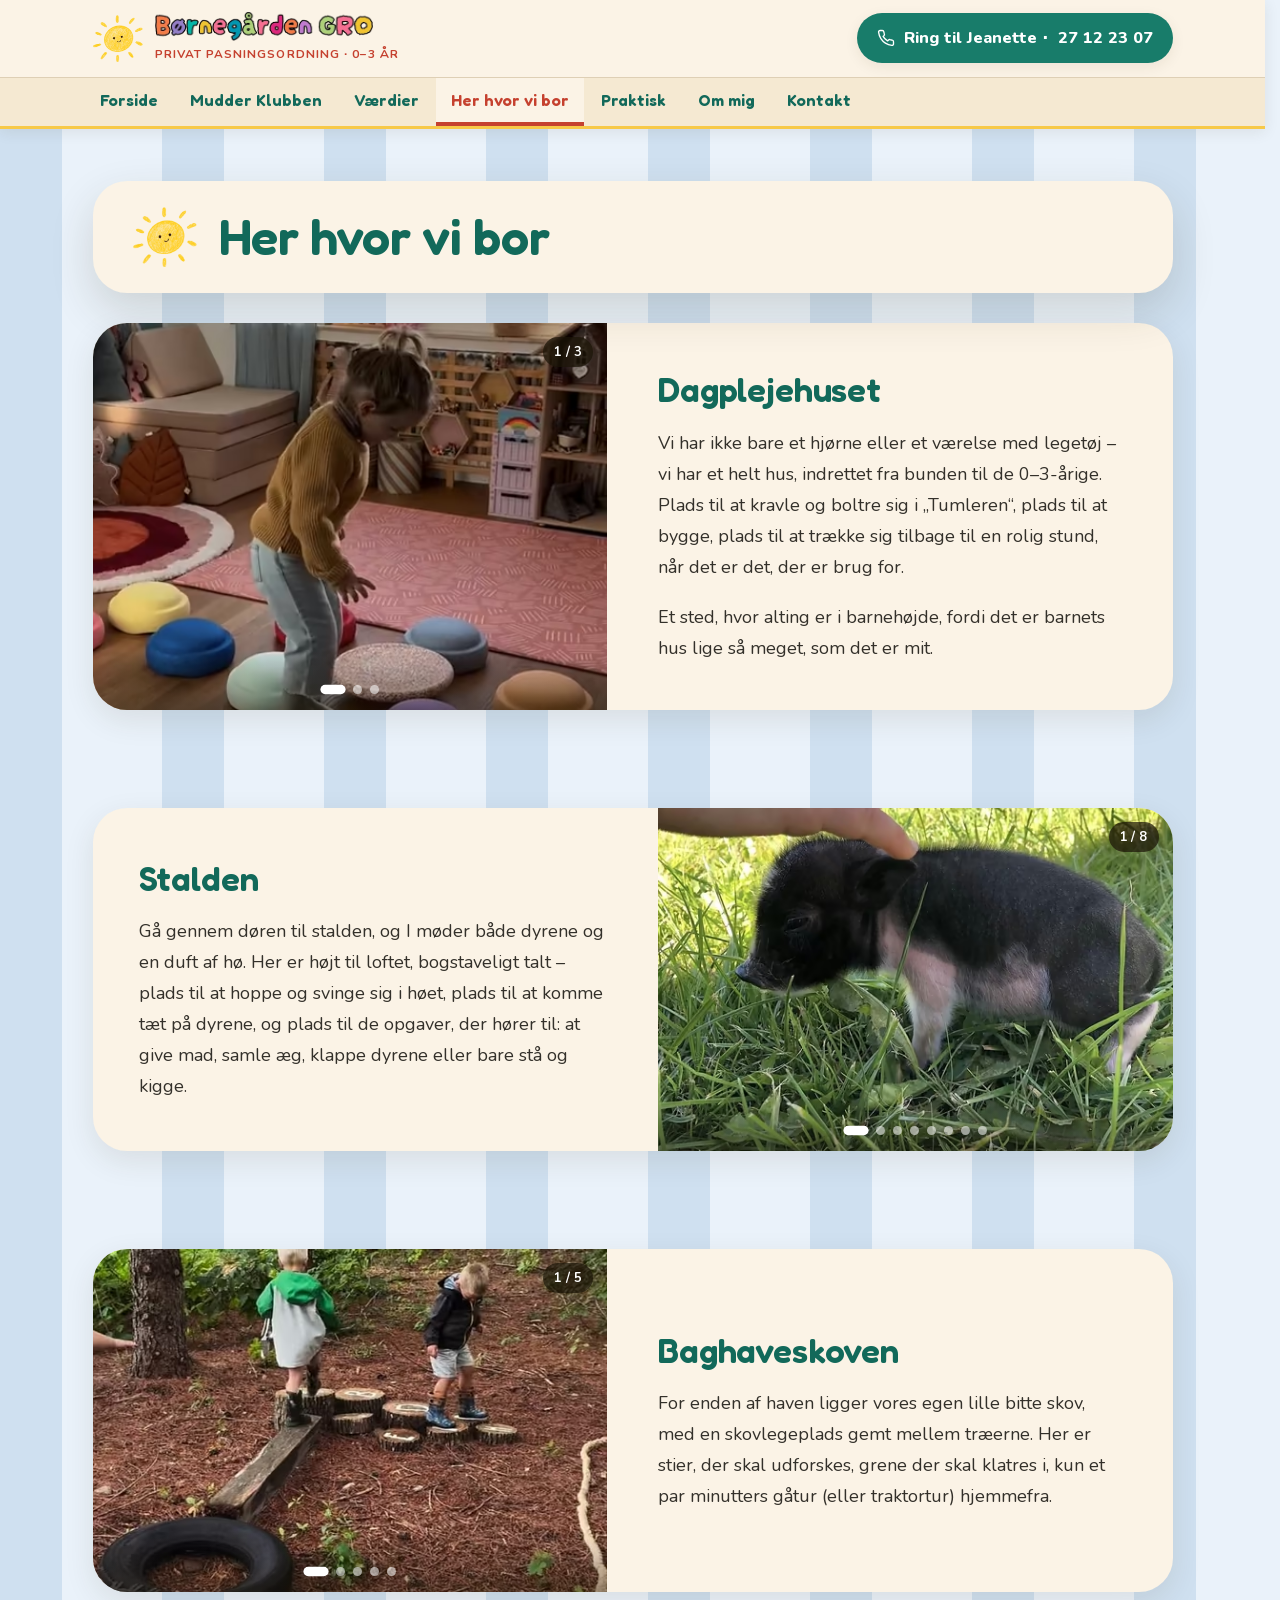
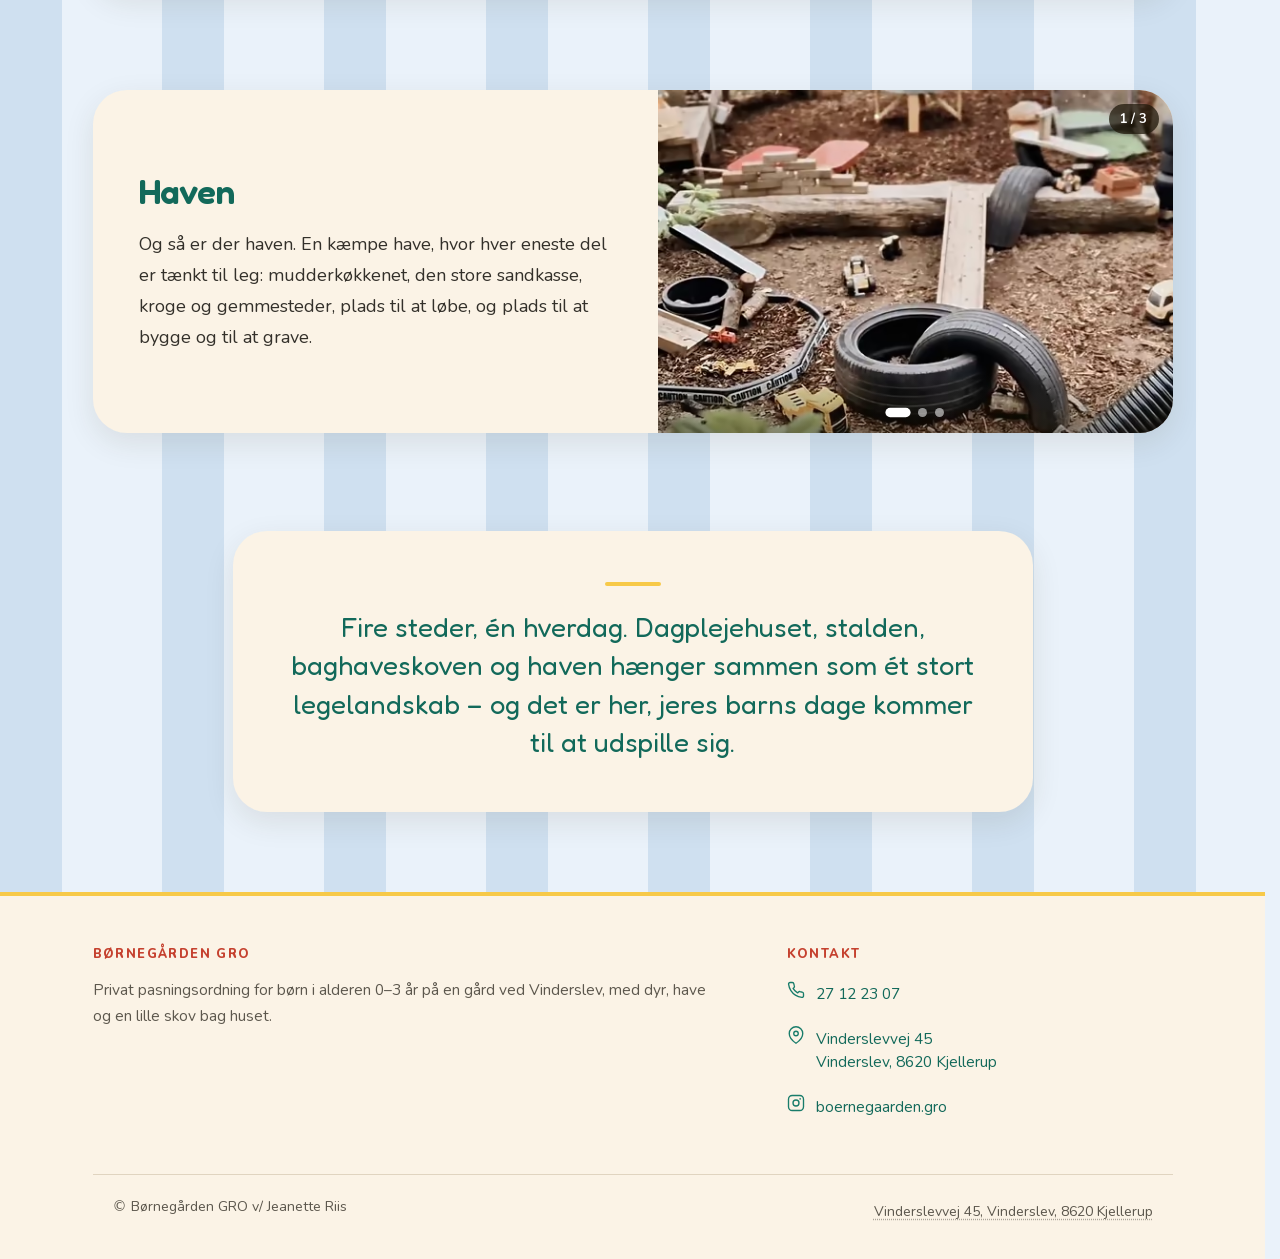
==== commit e4b6ca11: "s" ====
--- a/her-hvor-vi-bor.html
+++ b/her-hvor-vi-bor.html
@@ -126,8 +126,8 @@
       <div class="karrusel-spor" tabindex="0" role="group"
            aria-roledescription="billedkarrusel" aria-label="Billeder fra stalden">
         <div class="karrusel-billede"><picture><source type="image/avif" sizes="(max-width: 900px) 100vw, 530px" srcset="billeder/sted-stald-1x.avif 540w, billeder/sted-stald-15x.avif 810w, billeder/sted-stald.avif 1080w"><source type="image/webp" sizes="(max-width: 900px) 100vw, 530px" srcset="billeder/sted-stald-1x.webp 540w, billeder/sted-stald-15x.webp 810w, billeder/sted-stald.webp 1080w"><img src="billeder/sted-stald.jpg" sizes="(max-width: 900px) 100vw, 530px" srcset="billeder/sted-stald-1x.jpg 540w, billeder/sted-stald-15x.jpg 810w, billeder/sted-stald.jpg 1080w" alt="Lille gris i græsset ved stalden" width="1080" height="720" fetchpriority="high" decoding="async"></picture></div>
-        <div class="karrusel-billede"><picture><source type="image/avif" sizes="(max-width: 900px) 100vw, 530px" srcset="billeder/stald-kanin-1x.avif 540w, billeder/stald-kanin-15x.avif 810w, billeder/stald-kanin.avif 1052w"><source type="image/webp" sizes="(max-width: 900px) 100vw, 530px" srcset="billeder/stald-kanin-1x.webp 540w, billeder/stald-kanin-15x.webp 810w, billeder/stald-kanin.webp 1052w"><img src="billeder/stald-kanin.jpg" sizes="(max-width: 900px) 100vw, 530px" srcset="billeder/stald-kanin-1x.jpg 540w, billeder/stald-kanin-15x.jpg 810w, billeder/stald-kanin.jpg 1052w" alt="Barn der klapper en kanin i halmen inde i stalden" width="1052" height="701" loading="lazy" fetchpriority="low" decoding="async"></picture></div>
-        <div class="karrusel-billede"><picture><source type="image/avif" sizes="(max-width: 900px) 100vw, 530px" srcset="billeder/stald-aeg-1x.avif 540w, billeder/stald-aeg-15x.avif 796w, billeder/stald-aeg.avif 796w"><source type="image/webp" sizes="(max-width: 900px) 100vw, 530px" srcset="billeder/stald-aeg-1x.webp 540w, billeder/stald-aeg-15x.webp 796w, billeder/stald-aeg.webp 796w"><img src="billeder/stald-aeg.jpg" sizes="(max-width: 900px) 100vw, 530px" srcset="billeder/stald-aeg-1x.jpg 540w, billeder/stald-aeg-15x.jpg 796w, billeder/stald-aeg.jpg 796w" alt="Barn der samler æg i reden" width="796" height="531" loading="lazy" fetchpriority="low" decoding="async"></picture></div>
+        <div class="karrusel-billede"><picture><source type="image/avif" sizes="(max-width: 900px) 100vw, 530px" srcset="billeder/stald-kanin-1x.avif 540w, billeder/stald-kanin-15x.avif 810w, billeder/stald-kanin.avif 1080w"><source type="image/webp" sizes="(max-width: 900px) 100vw, 530px" srcset="billeder/stald-kanin-1x.webp 540w, billeder/stald-kanin-15x.webp 810w, billeder/stald-kanin.webp 1080w"><img src="billeder/stald-kanin.jpg" sizes="(max-width: 900px) 100vw, 530px" srcset="billeder/stald-kanin-1x.jpg 540w, billeder/stald-kanin-15x.jpg 810w, billeder/stald-kanin.jpg 1080w" alt="Barn der klapper en kanin i halmen inde i stalden" width="1080" height="720" loading="lazy" fetchpriority="low" decoding="async"></picture></div>
+        <div class="karrusel-billede"><picture><source type="image/avif" sizes="(max-width: 900px) 100vw, 530px" srcset="billeder/stald-aeg-1x.avif 540w, billeder/stald-aeg-15x.avif 810w, billeder/stald-aeg.avif 1080w"><source type="image/webp" sizes="(max-width: 900px) 100vw, 530px" srcset="billeder/stald-aeg-1x.webp 540w, billeder/stald-aeg-15x.webp 810w, billeder/stald-aeg.webp 1080w"><img src="billeder/stald-aeg.jpg" sizes="(max-width: 900px) 100vw, 530px" srcset="billeder/stald-aeg-1x.jpg 540w, billeder/stald-aeg-15x.jpg 810w, billeder/stald-aeg.jpg 1080w" alt="Barn der samler æg i reden" width="1080" height="720" loading="lazy" fetchpriority="low" decoding="async"></picture></div>
         <div class="karrusel-billede"><picture><source type="image/avif" sizes="(max-width: 900px) 100vw, 530px" srcset="billeder/stald-hoene-1x.avif 540w, billeder/stald-hoene-15x.avif 810w, billeder/stald-hoene.avif 1080w"><source type="image/webp" sizes="(max-width: 900px) 100vw, 530px" srcset="billeder/stald-hoene-1x.webp 540w, billeder/stald-hoene-15x.webp 810w, billeder/stald-hoene.webp 1080w"><img src="billeder/stald-hoene.jpg" sizes="(max-width: 900px) 100vw, 530px" srcset="billeder/stald-hoene-1x.jpg 540w, billeder/stald-hoene-15x.jpg 810w, billeder/stald-hoene.jpg 1080w" alt="Barn der holder om en høne" width="1080" height="720" loading="lazy" fetchpriority="low" decoding="async"></picture></div>
         <div class="karrusel-billede"><picture><source type="image/avif" sizes="(max-width: 900px) 100vw, 530px" srcset="billeder/stald-kyllinger-1x.avif 540w, billeder/stald-kyllinger-15x.avif 810w, billeder/stald-kyllinger.avif 1080w"><source type="image/webp" sizes="(max-width: 900px) 100vw, 530px" srcset="billeder/stald-kyllinger-1x.webp 540w, billeder/stald-kyllinger-15x.webp 810w, billeder/stald-kyllinger.webp 1080w"><img src="billeder/stald-kyllinger.jpg" sizes="(max-width: 900px) 100vw, 530px" srcset="billeder/stald-kyllinger-1x.jpg 540w, billeder/stald-kyllinger-15x.jpg 810w, billeder/stald-kyllinger.jpg 1080w" alt="Kyllinger under varmelampen, mens et barn kigger på" width="1080" height="720" loading="lazy" fetchpriority="low" decoding="async"></picture></div>
         <div class="karrusel-billede"><picture><source type="image/avif" sizes="(max-width: 900px) 100vw, 530px" srcset="billeder/stald-aellinger-1x.avif 540w, billeder/stald-aellinger-15x.avif 810w, billeder/stald-aellinger.avif 1080w"><source type="image/webp" sizes="(max-width: 900px) 100vw, 530px" srcset="billeder/stald-aellinger-1x.webp 540w, billeder/stald-aellinger-15x.webp 810w, billeder/stald-aellinger.webp 1080w"><img src="billeder/stald-aellinger.jpg" sizes="(max-width: 900px) 100vw, 530px" srcset="billeder/stald-aellinger-1x.jpg 540w, billeder/stald-aellinger-15x.jpg 810w, billeder/stald-aellinger.jpg 1080w" alt="And med tre ællinger ved vandfadet" width="1080" height="720" loading="lazy" fetchpriority="low" decoding="async"></picture></div>
@@ -160,9 +160,9 @@
       <div class="blok-billede"><div class="karrusel">
       <div class="karrusel-spor" tabindex="0" role="group"
            aria-roledescription="billedkarrusel" aria-label="Billeder fra baghaveskoven">
-        <div class="karrusel-billede"><picture><source type="image/avif" sizes="(max-width: 900px) 100vw, 530px" srcset="billeder/skov-traedestubbe-1x.avif 540w, billeder/skov-traedestubbe-15x.avif 787w, billeder/skov-traedestubbe.avif 787w"><source type="image/webp" sizes="(max-width: 900px) 100vw, 530px" srcset="billeder/skov-traedestubbe-1x.webp 540w, billeder/skov-traedestubbe-15x.webp 787w, billeder/skov-traedestubbe.webp 787w"><img src="billeder/skov-traedestubbe.jpg" sizes="(max-width: 900px) 100vw, 530px" srcset="billeder/skov-traedestubbe-1x.jpg 540w, billeder/skov-traedestubbe-15x.jpg 787w, billeder/skov-traedestubbe.jpg 787w" alt="Børn der balancerer på træstubbe og en balancebro i skovlegepladsen" width="787" height="525" fetchpriority="high" decoding="async"></picture></div>
+        <div class="karrusel-billede"><picture><source type="image/avif" sizes="(max-width: 900px) 100vw, 530px" srcset="billeder/skov-traedestubbe-1x.avif 540w, billeder/skov-traedestubbe-15x.avif 810w, billeder/skov-traedestubbe.avif 1080w"><source type="image/webp" sizes="(max-width: 900px) 100vw, 530px" srcset="billeder/skov-traedestubbe-1x.webp 540w, billeder/skov-traedestubbe-15x.webp 810w, billeder/skov-traedestubbe.webp 1080w"><img src="billeder/skov-traedestubbe.jpg" sizes="(max-width: 900px) 100vw, 530px" srcset="billeder/skov-traedestubbe-1x.jpg 540w, billeder/skov-traedestubbe-15x.jpg 810w, billeder/skov-traedestubbe.jpg 1080w" alt="Børn der balancerer på træstubbe og en balancebro i skovlegepladsen" width="1080" height="720" fetchpriority="high" decoding="async"></picture></div>
         <div class="karrusel-billede"><picture><source type="image/avif" sizes="(max-width: 900px) 100vw, 530px" srcset="billeder/skov-daekgynge-1x.avif 540w, billeder/skov-daekgynge-15x.avif 810w, billeder/skov-daekgynge.avif 1080w"><source type="image/webp" sizes="(max-width: 900px) 100vw, 530px" srcset="billeder/skov-daekgynge-1x.webp 540w, billeder/skov-daekgynge-15x.webp 810w, billeder/skov-daekgynge.webp 1080w"><img src="billeder/skov-daekgynge.jpg" sizes="(max-width: 900px) 100vw, 530px" srcset="billeder/skov-daekgynge-1x.jpg 540w, billeder/skov-daekgynge-15x.jpg 810w, billeder/skov-daekgynge.jpg 1080w" alt="Dækgynge der hænger i et træ på skovstien" width="1080" height="720" loading="lazy" fetchpriority="low" decoding="async"></picture></div>
-        <div class="karrusel-billede"><picture><source type="image/avif" sizes="(max-width: 900px) 100vw, 530px" srcset="billeder/sted-skov-1x.avif 540w, billeder/sted-skov-15x.avif 810w, billeder/sted-skov.avif 1030w"><source type="image/webp" sizes="(max-width: 900px) 100vw, 530px" srcset="billeder/sted-skov-1x.webp 540w, billeder/sted-skov-15x.webp 810w, billeder/sted-skov.webp 1030w"><img src="billeder/sted-skov.jpg" sizes="(max-width: 900px) 100vw, 530px" srcset="billeder/sted-skov-1x.jpg 540w, billeder/sted-skov-15x.jpg 810w, billeder/sted-skov.jpg 1030w" alt="Børn der klatrer på dæk mellem træerne" width="1030" height="687" loading="lazy" fetchpriority="low" decoding="async"></picture></div>
+        <div class="karrusel-billede"><picture><source type="image/avif" sizes="(max-width: 900px) 100vw, 530px" srcset="billeder/sted-skov-1x.avif 540w, billeder/sted-skov-15x.avif 810w, billeder/sted-skov.avif 1080w"><source type="image/webp" sizes="(max-width: 900px) 100vw, 530px" srcset="billeder/sted-skov-1x.webp 540w, billeder/sted-skov-15x.webp 810w, billeder/sted-skov.webp 1080w"><img src="billeder/sted-skov.jpg" sizes="(max-width: 900px) 100vw, 530px" srcset="billeder/sted-skov-1x.jpg 540w, billeder/sted-skov-15x.jpg 810w, billeder/sted-skov.jpg 1080w" alt="Børn der klatrer på dæk mellem træerne" width="1080" height="720" loading="lazy" fetchpriority="low" decoding="async"></picture></div>
         <div class="karrusel-billede"><picture><source type="image/avif" sizes="(max-width: 900px) 100vw, 530px" srcset="billeder/skov-tovgynge-1x.avif 540w, billeder/skov-tovgynge-15x.avif 810w, billeder/skov-tovgynge.avif 1080w"><source type="image/webp" sizes="(max-width: 900px) 100vw, 530px" srcset="billeder/skov-tovgynge-1x.webp 540w, billeder/skov-tovgynge-15x.webp 810w, billeder/skov-tovgynge.webp 1080w"><img src="billeder/skov-tovgynge.jpg" sizes="(max-width: 900px) 100vw, 530px" srcset="billeder/skov-tovgynge-1x.jpg 540w, billeder/skov-tovgynge-15x.jpg 810w, billeder/skov-tovgynge.jpg 1080w" alt="Barn der gynger i en tovgynge mellem træerne" width="1080" height="720" loading="lazy" fetchpriority="low" decoding="async"></picture></div>
         <div class="karrusel-billede"><picture><source type="image/avif" sizes="(max-width: 900px) 100vw, 530px" srcset="billeder/skov-trae-1x.avif 540w, billeder/skov-trae-15x.avif 810w, billeder/skov-trae.avif 1080w"><source type="image/webp" sizes="(max-width: 900px) 100vw, 530px" srcset="billeder/skov-trae-1x.webp 540w, billeder/skov-trae-15x.webp 810w, billeder/skov-trae.webp 1080w"><img src="billeder/skov-trae.jpg" sizes="(max-width: 900px) 100vw, 530px" srcset="billeder/skov-trae-1x.jpg 540w, billeder/skov-trae-15x.jpg 810w, billeder/skov-trae.jpg 1080w" alt="Stort træ med bord og hyggekrog under grenene" width="1080" height="720" loading="lazy" fetchpriority="low" decoding="async"></picture></div>
       </div>
@@ -192,7 +192,7 @@
       <div class="karrusel-spor" tabindex="0" role="group"
            aria-roledescription="billedkarrusel" aria-label="Billeder fra haven">
         <div class="karrusel-billede"><picture><source type="image/avif" sizes="(max-width: 900px) 100vw, 530px" srcset="billeder/sted-have-1x.avif 540w, billeder/sted-have-15x.avif 810w, billeder/sted-have.avif 1080w"><source type="image/webp" sizes="(max-width: 900px) 100vw, 530px" srcset="billeder/sted-have-1x.webp 540w, billeder/sted-have-15x.webp 810w, billeder/sted-have.webp 1080w"><img src="billeder/sted-have.jpg" sizes="(max-width: 900px) 100vw, 530px" srcset="billeder/sted-have-1x.jpg 540w, billeder/sted-have-15x.jpg 810w, billeder/sted-have.jpg 1080w" alt="Havens legeområde med sandkasse, dæk og redskaber" width="1080" height="720" fetchpriority="high" decoding="async"></picture></div>
-        <div class="karrusel-billede"><picture><source type="image/avif" sizes="(max-width: 900px) 100vw, 530px" srcset="billeder/sted-have2-1x.avif 540w, billeder/sted-have2-15x.avif 564w, billeder/sted-have2.avif 564w"><source type="image/webp" sizes="(max-width: 900px) 100vw, 530px" srcset="billeder/sted-have2-1x.webp 540w, billeder/sted-have2-15x.webp 564w, billeder/sted-have2.webp 564w"><img src="billeder/sted-have2.jpg" sizes="(max-width: 900px) 100vw, 530px" srcset="billeder/sted-have2-1x.jpg 540w, billeder/sted-have2-15x.jpg 564w, billeder/sted-have2.jpg 564w" alt="Mudderkøkkenet med gryder, skåle og grønt på bordet" width="564" height="376" loading="lazy" fetchpriority="low" decoding="async"></picture></div>
+        <div class="karrusel-billede"><picture><source type="image/avif" sizes="(max-width: 900px) 100vw, 530px" srcset="billeder/sted-have2-1x.avif 540w, billeder/sted-have2-15x.avif 810w, billeder/sted-have2.avif 1080w"><source type="image/webp" sizes="(max-width: 900px) 100vw, 530px" srcset="billeder/sted-have2-1x.webp 540w, billeder/sted-have2-15x.webp 810w, billeder/sted-have2.webp 1080w"><img src="billeder/sted-have2.jpg" sizes="(max-width: 900px) 100vw, 530px" srcset="billeder/sted-have2-1x.jpg 540w, billeder/sted-have2-15x.jpg 810w, billeder/sted-have2.jpg 1080w" alt="Mudderkøkkenet med gryder, skåle og grønt på bordet" width="1080" height="720" loading="lazy" fetchpriority="low" decoding="async"></picture></div>
         <div class="karrusel-billede"><picture><source type="image/avif" sizes="(max-width: 900px) 100vw, 530px" srcset="billeder/sted-have3-1x.avif 540w, billeder/sted-have3-15x.avif 810w, billeder/sted-have3.avif 1080w"><source type="image/webp" sizes="(max-width: 900px) 100vw, 530px" srcset="billeder/sted-have3-1x.webp 540w, billeder/sted-have3-15x.webp 810w, billeder/sted-have3.webp 1080w"><img src="billeder/sted-have3.jpg" sizes="(max-width: 900px) 100vw, 530px" srcset="billeder/sted-have3-1x.jpg 540w, billeder/sted-have3-15x.jpg 810w, billeder/sted-have3.jpg 1080w" alt="Havens borde, baljer og redskaber mellem kroge og gemmesteder" width="1080" height="720" loading="lazy" fetchpriority="low" decoding="async"></picture></div>
       </div>
       <span class="karrusel-tael" aria-hidden="true"></span>
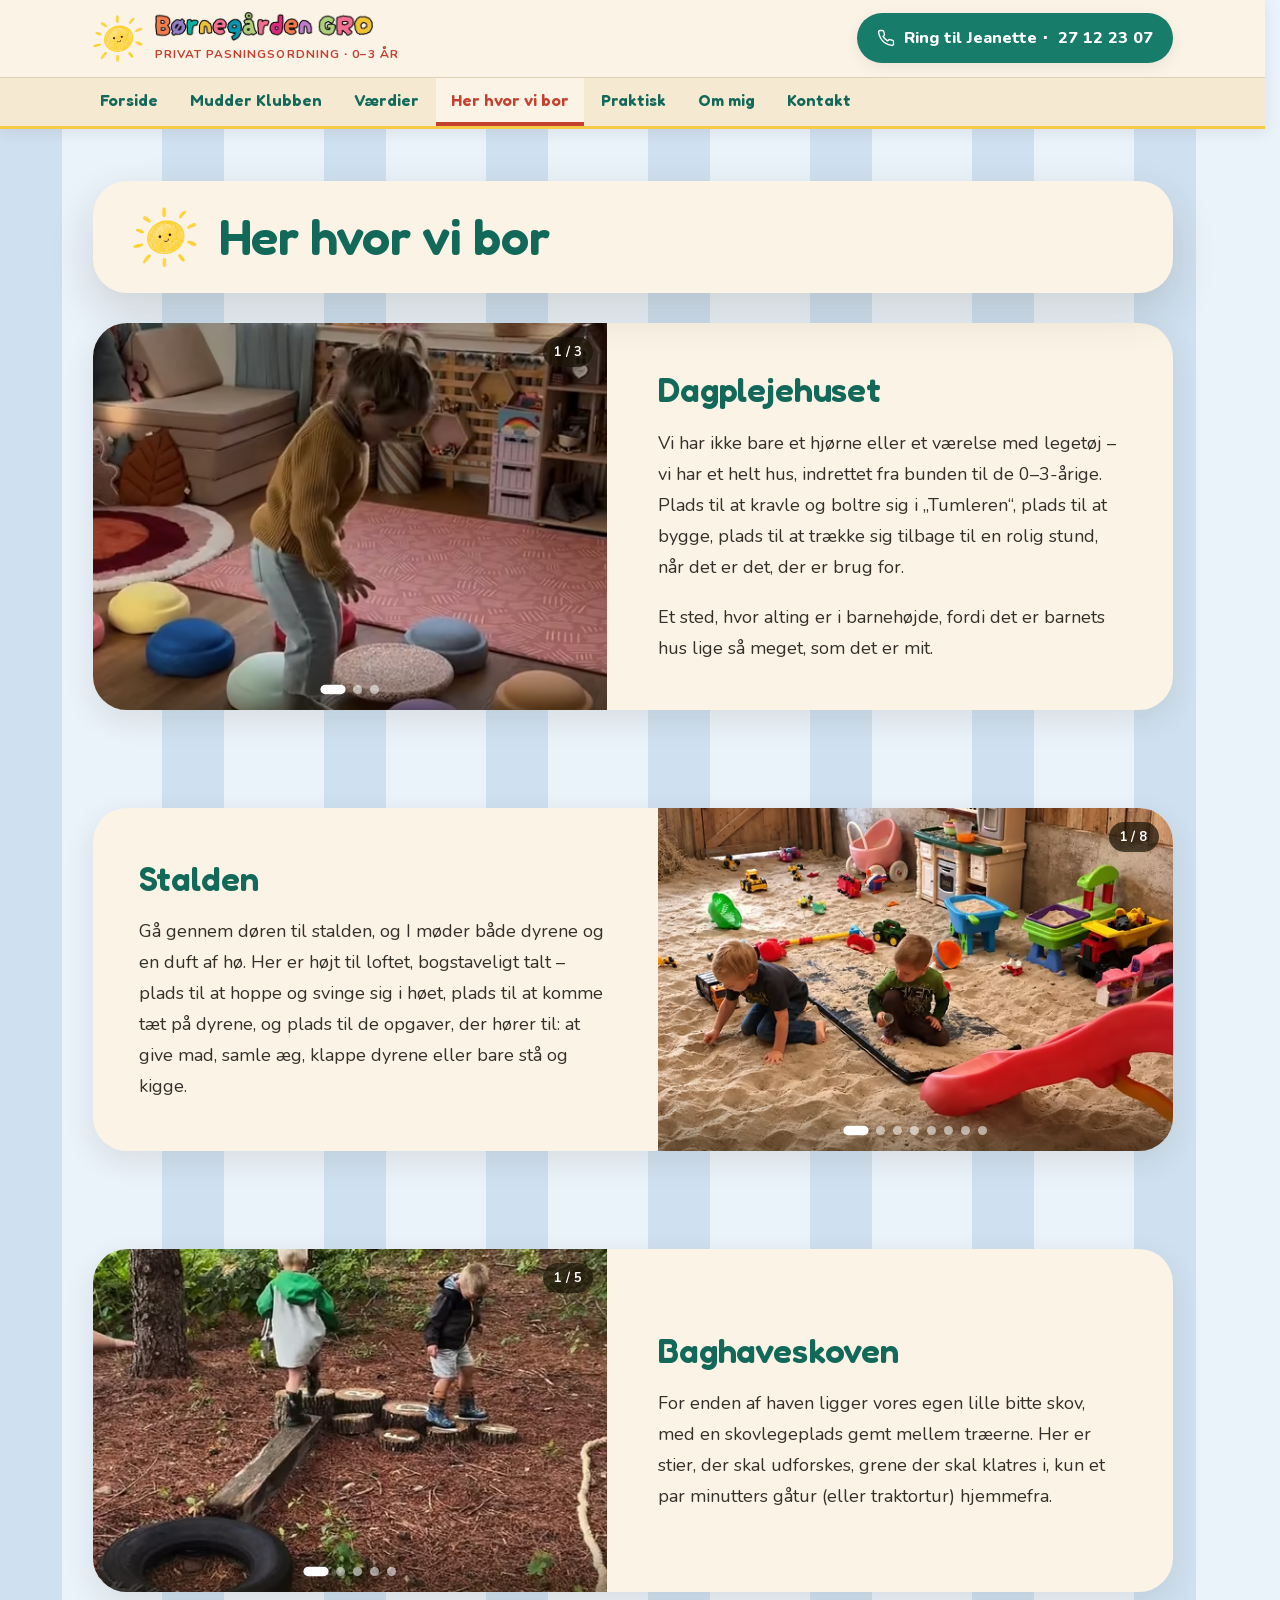
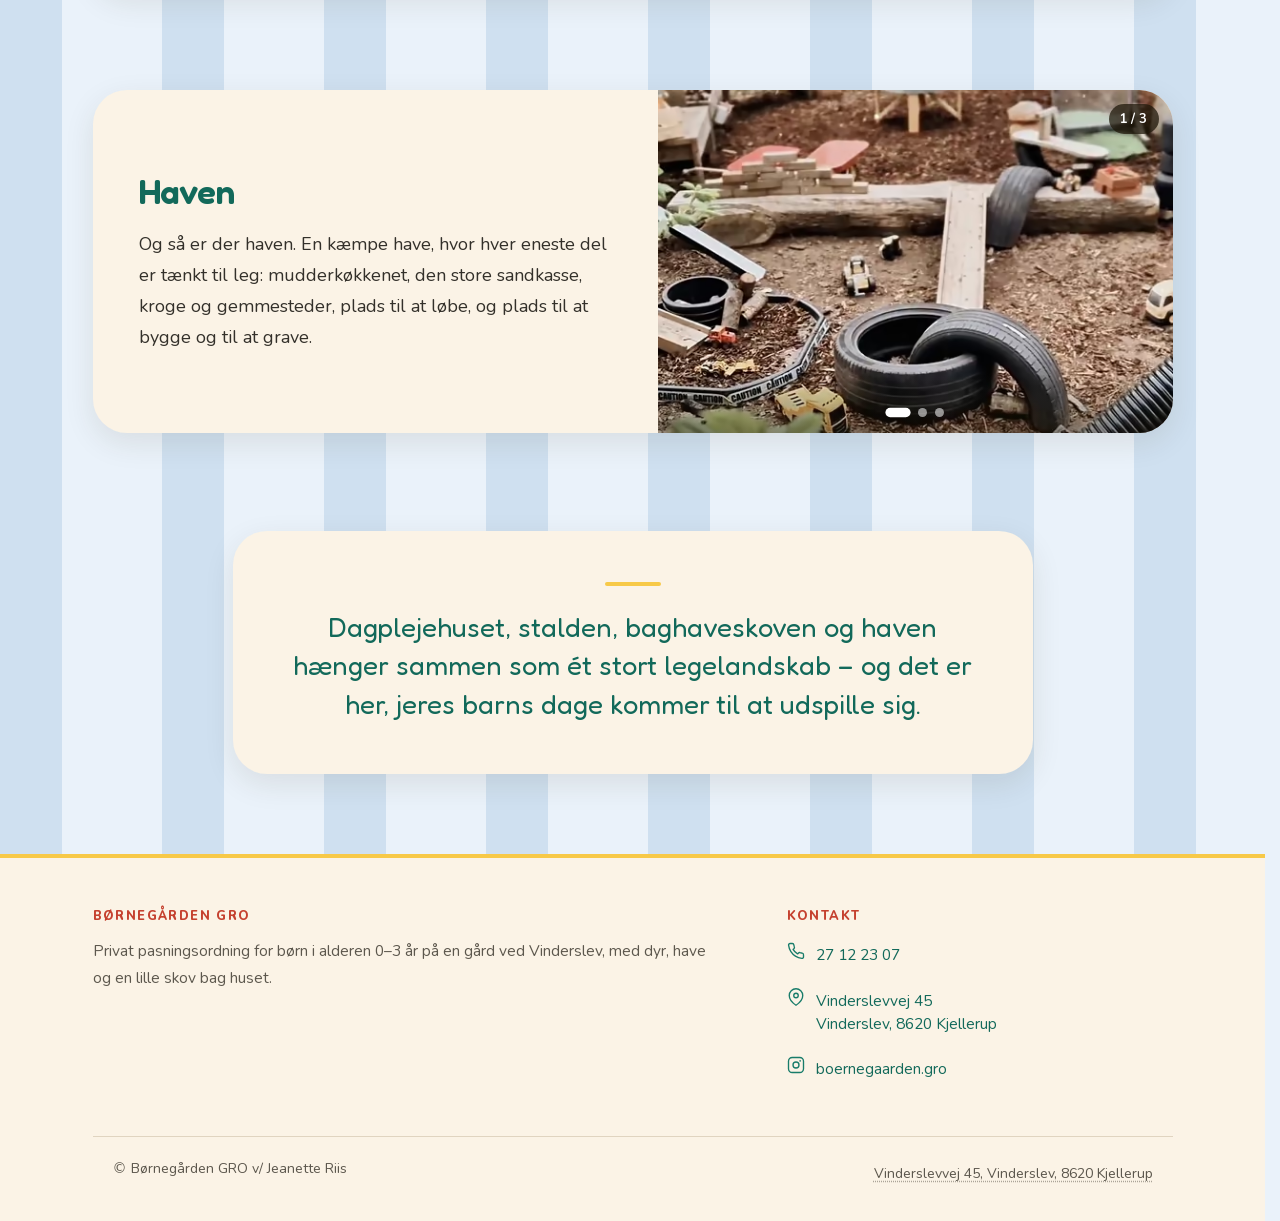
==== commit 56cb8144: "d" ====
--- a/her-hvor-vi-bor.html
+++ b/her-hvor-vi-bor.html
@@ -51,7 +51,7 @@
 <link rel="manifest" href="site.webmanifest">
 <meta name="theme-color" content="#fbf3e6">
 <meta name="apple-mobile-web-app-title" content="GRO">
-<script type="application/ld+json">{"@context":"https://schema.org","@graph":[{"@type":"ChildCare","@id":"https://www.boernegaardengro.dk/#virksomhed","name":"Børnegården GRO","alternateName":"Børnegården GRO – privat pasningsordning","description":"Privat pasningsordning for børn i alderen 0-3 år på en gård ved Vinderslev nord for Silkeborg. Dyr, have, egen lille skov og en hverdag med gårdliv, nærvær og vild leg.","url":"https://www.boernegaardengro.dk/","telephone":"+4527122307","image":"https://www.boernegaardengro.dk/billeder/forside-vandloeb.jpg","logo":{"@type":"ImageObject","url":"https://www.boernegaardengro.dk/logo-512.png","width":512,"height":512},"priceRange":"3.213 kr./md. i egenbetaling","address":{"@type":"PostalAddress","streetAddress":"Vinderslevvej 45","addressLocality":"Vinderslev","postalCode":"8620","addressRegion":"Kjellerup","addressCountry":"DK"},"geo":{"@type":"GeoCoordinates","latitude":56.25713,"longitude":9.43122},"hasMap":"https://www.google.com/maps/search/?api=1&query=56.25713,9.43122","areaServed":[{"@type":"Place","name":"Vinderslev"},{"@type":"Place","name":"Kjellerup"},{"@type":"Place","name":"Silkeborg Kommune"}],"sameAs":["https://www.instagram.com/boernegaarden.gro/"],"founder":{"@id":"https://www.boernegaardengro.dk/#jeanette"},"employee":{"@id":"https://www.boernegaardengro.dk/#jeanette"},"knowsLanguage":"da","currenciesAccepted":"DKK","audience":{"@type":"PeopleAudience","suggestedMinAge":0,"suggestedMaxAge":3},"makesOffer":{"@type":"Offer","name":"Fast pasningsplads, 0–3 år","priceCurrency":"DKK","price":"3213","priceSpecification":{"@type":"UnitPriceSpecification","price":"3213","priceCurrency":"DKK","unitText":"måned","description":"Egenbetaling efter kommunalt tilskud på 8.027 kr. fra Silkeborg Kommune."},"areaServed":{"@type":"Place","name":"Silkeborg Kommune"}}},{"@type":"Person","@id":"https://www.boernegaardengro.dk/#jeanette","name":"Jeanette Riis","jobTitle":"Privat børnepasser","description":"Driver Børnegården GRO i Vinderslev og har haft privat pasningsordning siden 2015.","url":"https://www.boernegaardengro.dk/om-mig.html","image":"https://www.boernegaardengro.dk/billeder/jeanette.jpg","worksFor":{"@id":"https://www.boernegaardengro.dk/#virksomhed"},"telephone":"+4527122307"},{"@type":"WebSite","@id":"https://www.boernegaardengro.dk/#hjemmeside","name":"Børnegården GRO","url":"https://www.boernegaardengro.dk/","inLanguage":"da-DK","publisher":{"@id":"https://www.boernegaardengro.dk/#virksomhed"}},{"@type":"WebPage","@id":"https://www.boernegaardengro.dk/her-hvor-vi-bor.html","url":"https://www.boernegaardengro.dk/her-hvor-vi-bor.html","name":"Børnegården GRO | Gården: hus, stald, skov og have","description":"Dagplejehuset, stalden, baghaveskoven og haven – fire steder, der hænger sammen som ét stort legelandskab.","inLanguage":"da-DK","isPartOf":{"@id":"https://www.boernegaardengro.dk/#hjemmeside"},"about":{"@id":"https://www.boernegaardengro.dk/#virksomhed"},"primaryImageOfPage":{"@type":"ImageObject","url":"https://www.boernegaardengro.dk/billeder/sted-hus.jpg"}},{"@type":"BreadcrumbList","itemListElement":[{"@type":"ListItem","position":1,"name":"Forside","item":"https://www.boernegaardengro.dk/"},{"@type":"ListItem","position":2,"name":"Her hvor vi bor","item":"https://www.boernegaardengro.dk/her-hvor-vi-bor.html"}]}]}</script>
+<script type="application/ld+json">{"@context":"https://schema.org","@graph":[{"@type":"ChildCare","@id":"https://www.boernegaardengro.dk/#virksomhed","name":"Børnegården GRO","alternateName":"Børnegården GRO – privat pasningsordning","description":"Privat pasningsordning for børn i alderen 0-3 år på en gård ved Vinderslev nord for Silkeborg. Dyr, have, egen lille skov og en hverdag med gårdliv, nærvær og vild leg.","url":"https://www.boernegaardengro.dk/","telephone":"+4527122307","image":"https://www.boernegaardengro.dk/billeder/forside-vandloeb.jpg","logo":{"@type":"ImageObject","url":"https://www.boernegaardengro.dk/logo-512.png","width":512,"height":512},"priceRange":"3.213 kr./md. i egenbetaling","address":{"@type":"PostalAddress","streetAddress":"Vinderslevvej 45","addressLocality":"Vinderslev","postalCode":"8620","addressRegion":"Kjellerup","addressCountry":"DK"},"geo":{"@type":"GeoCoordinates","latitude":56.25713,"longitude":9.43122},"hasMap":"https://www.google.com/maps/search/?api=1&query=56.25713,9.43122","areaServed":[{"@type":"Place","name":"Vinderslev"},{"@type":"Place","name":"Kjellerup"},{"@type":"Place","name":"Silkeborg Kommune"}],"sameAs":["https://www.instagram.com/boernegaarden.gro/"],"founder":{"@id":"https://www.boernegaardengro.dk/#jeanette"},"employee":{"@id":"https://www.boernegaardengro.dk/#jeanette"},"knowsLanguage":"da","currenciesAccepted":"DKK","audience":{"@type":"PeopleAudience","suggestedMinAge":0,"suggestedMaxAge":3},"makesOffer":{"@type":"Offer","name":"Fast pasningsplads, 0–3 år","priceCurrency":"DKK","price":"3213","priceSpecification":{"@type":"UnitPriceSpecification","price":"3213","priceCurrency":"DKK","unitText":"måned","description":"Egenbetaling efter kommunalt tilskud på 8.027 kr. fra Silkeborg Kommune."},"areaServed":{"@type":"Place","name":"Silkeborg Kommune"}}},{"@type":"Person","@id":"https://www.boernegaardengro.dk/#jeanette","name":"Jeanette Riis","jobTitle":"Privat børnepasser","description":"Driver Børnegården GRO i Vinderslev og har næsten 10 års erfaring med dagpleje og privat pasningsordning.","url":"https://www.boernegaardengro.dk/om-mig.html","image":"https://www.boernegaardengro.dk/billeder/jeanette.jpg","worksFor":{"@id":"https://www.boernegaardengro.dk/#virksomhed"},"telephone":"+4527122307"},{"@type":"WebSite","@id":"https://www.boernegaardengro.dk/#hjemmeside","name":"Børnegården GRO","url":"https://www.boernegaardengro.dk/","inLanguage":"da-DK","publisher":{"@id":"https://www.boernegaardengro.dk/#virksomhed"}},{"@type":"WebPage","@id":"https://www.boernegaardengro.dk/her-hvor-vi-bor.html","url":"https://www.boernegaardengro.dk/her-hvor-vi-bor.html","name":"Børnegården GRO | Gården: hus, stald, skov og have","description":"Dagplejehuset, stalden, baghaveskoven og haven – fire steder, der hænger sammen som ét stort legelandskab.","inLanguage":"da-DK","isPartOf":{"@id":"https://www.boernegaardengro.dk/#hjemmeside"},"about":{"@id":"https://www.boernegaardengro.dk/#virksomhed"},"primaryImageOfPage":{"@type":"ImageObject","url":"https://www.boernegaardengro.dk/billeder/sted-hus.jpg"}},{"@type":"BreadcrumbList","itemListElement":[{"@type":"ListItem","position":1,"name":"Forside","item":"https://www.boernegaardengro.dk/"},{"@type":"ListItem","position":2,"name":"Her hvor vi bor","item":"https://www.boernegaardengro.dk/her-hvor-vi-bor.html"}]}]}</script>
 </head>
 <body>
 <a class="spring-til" href="#indhold">Spring til indhold</a>
@@ -125,14 +125,14 @@
       <div class="blok-billede"><div class="karrusel">
       <div class="karrusel-spor" tabindex="0" role="group"
            aria-roledescription="billedkarrusel" aria-label="Billeder fra stalden">
-        <div class="karrusel-billede"><picture><source type="image/avif" sizes="(max-width: 900px) 100vw, 530px" srcset="billeder/sted-stald-1x.avif 540w, billeder/sted-stald-15x.avif 810w, billeder/sted-stald.avif 1080w"><source type="image/webp" sizes="(max-width: 900px) 100vw, 530px" srcset="billeder/sted-stald-1x.webp 540w, billeder/sted-stald-15x.webp 810w, billeder/sted-stald.webp 1080w"><img src="billeder/sted-stald.jpg" sizes="(max-width: 900px) 100vw, 530px" srcset="billeder/sted-stald-1x.jpg 540w, billeder/sted-stald-15x.jpg 810w, billeder/sted-stald.jpg 1080w" alt="Lille gris i græsset ved stalden" width="1080" height="720" fetchpriority="high" decoding="async"></picture></div>
+        <div class="karrusel-billede"><picture><source type="image/avif" sizes="(max-width: 900px) 100vw, 530px" srcset="billeder/stald-legerum-1x.avif 540w, billeder/stald-legerum-15x.avif 810w, billeder/stald-legerum.avif 1080w"><source type="image/webp" sizes="(max-width: 900px) 100vw, 530px" srcset="billeder/stald-legerum-1x.webp 540w, billeder/stald-legerum-15x.webp 810w, billeder/stald-legerum.webp 1080w"><img src="billeder/stald-legerum.jpg" sizes="(max-width: 900px) 100vw, 530px" srcset="billeder/stald-legerum-1x.jpg 540w, billeder/stald-legerum-15x.jpg 810w, billeder/stald-legerum.jpg 1080w" alt="Legerummet i stalden med sandgulv og legetøj" width="1080" height="720" fetchpriority="high" decoding="async"></picture></div>
+        <div class="karrusel-billede"><picture><source type="image/avif" sizes="(max-width: 900px) 100vw, 530px" srcset="billeder/sted-stald-1x.avif 540w, billeder/sted-stald-15x.avif 810w, billeder/sted-stald.avif 1080w"><source type="image/webp" sizes="(max-width: 900px) 100vw, 530px" srcset="billeder/sted-stald-1x.webp 540w, billeder/sted-stald-15x.webp 810w, billeder/sted-stald.webp 1080w"><img src="billeder/sted-stald.jpg" sizes="(max-width: 900px) 100vw, 530px" srcset="billeder/sted-stald-1x.jpg 540w, billeder/sted-stald-15x.jpg 810w, billeder/sted-stald.jpg 1080w" alt="Lille gris i græsset ved stalden" width="1080" height="720" loading="lazy" fetchpriority="low" decoding="async"></picture></div>
         <div class="karrusel-billede"><picture><source type="image/avif" sizes="(max-width: 900px) 100vw, 530px" srcset="billeder/stald-kanin-1x.avif 540w, billeder/stald-kanin-15x.avif 810w, billeder/stald-kanin.avif 1080w"><source type="image/webp" sizes="(max-width: 900px) 100vw, 530px" srcset="billeder/stald-kanin-1x.webp 540w, billeder/stald-kanin-15x.webp 810w, billeder/stald-kanin.webp 1080w"><img src="billeder/stald-kanin.jpg" sizes="(max-width: 900px) 100vw, 530px" srcset="billeder/stald-kanin-1x.jpg 540w, billeder/stald-kanin-15x.jpg 810w, billeder/stald-kanin.jpg 1080w" alt="Barn der klapper en kanin i halmen inde i stalden" width="1080" height="720" loading="lazy" fetchpriority="low" decoding="async"></picture></div>
         <div class="karrusel-billede"><picture><source type="image/avif" sizes="(max-width: 900px) 100vw, 530px" srcset="billeder/stald-aeg-1x.avif 540w, billeder/stald-aeg-15x.avif 810w, billeder/stald-aeg.avif 1080w"><source type="image/webp" sizes="(max-width: 900px) 100vw, 530px" srcset="billeder/stald-aeg-1x.webp 540w, billeder/stald-aeg-15x.webp 810w, billeder/stald-aeg.webp 1080w"><img src="billeder/stald-aeg.jpg" sizes="(max-width: 900px) 100vw, 530px" srcset="billeder/stald-aeg-1x.jpg 540w, billeder/stald-aeg-15x.jpg 810w, billeder/stald-aeg.jpg 1080w" alt="Barn der samler æg i reden" width="1080" height="720" loading="lazy" fetchpriority="low" decoding="async"></picture></div>
         <div class="karrusel-billede"><picture><source type="image/avif" sizes="(max-width: 900px) 100vw, 530px" srcset="billeder/stald-hoene-1x.avif 540w, billeder/stald-hoene-15x.avif 810w, billeder/stald-hoene.avif 1080w"><source type="image/webp" sizes="(max-width: 900px) 100vw, 530px" srcset="billeder/stald-hoene-1x.webp 540w, billeder/stald-hoene-15x.webp 810w, billeder/stald-hoene.webp 1080w"><img src="billeder/stald-hoene.jpg" sizes="(max-width: 900px) 100vw, 530px" srcset="billeder/stald-hoene-1x.jpg 540w, billeder/stald-hoene-15x.jpg 810w, billeder/stald-hoene.jpg 1080w" alt="Barn der holder om en høne" width="1080" height="720" loading="lazy" fetchpriority="low" decoding="async"></picture></div>
         <div class="karrusel-billede"><picture><source type="image/avif" sizes="(max-width: 900px) 100vw, 530px" srcset="billeder/stald-kyllinger-1x.avif 540w, billeder/stald-kyllinger-15x.avif 810w, billeder/stald-kyllinger.avif 1080w"><source type="image/webp" sizes="(max-width: 900px) 100vw, 530px" srcset="billeder/stald-kyllinger-1x.webp 540w, billeder/stald-kyllinger-15x.webp 810w, billeder/stald-kyllinger.webp 1080w"><img src="billeder/stald-kyllinger.jpg" sizes="(max-width: 900px) 100vw, 530px" srcset="billeder/stald-kyllinger-1x.jpg 540w, billeder/stald-kyllinger-15x.jpg 810w, billeder/stald-kyllinger.jpg 1080w" alt="Kyllinger under varmelampen, mens et barn kigger på" width="1080" height="720" loading="lazy" fetchpriority="low" decoding="async"></picture></div>
         <div class="karrusel-billede"><picture><source type="image/avif" sizes="(max-width: 900px) 100vw, 530px" srcset="billeder/stald-aellinger-1x.avif 540w, billeder/stald-aellinger-15x.avif 810w, billeder/stald-aellinger.avif 1080w"><source type="image/webp" sizes="(max-width: 900px) 100vw, 530px" srcset="billeder/stald-aellinger-1x.webp 540w, billeder/stald-aellinger-15x.webp 810w, billeder/stald-aellinger.webp 1080w"><img src="billeder/stald-aellinger.jpg" sizes="(max-width: 900px) 100vw, 530px" srcset="billeder/stald-aellinger-1x.jpg 540w, billeder/stald-aellinger-15x.jpg 810w, billeder/stald-aellinger.jpg 1080w" alt="And med tre ællinger ved vandfadet" width="1080" height="720" loading="lazy" fetchpriority="low" decoding="async"></picture></div>
         <div class="karrusel-billede"><picture><source type="image/avif" sizes="(max-width: 900px) 100vw, 530px" srcset="billeder/stald-halmballer-1x.avif 540w, billeder/stald-halmballer-15x.avif 810w, billeder/stald-halmballer.avif 1080w"><source type="image/webp" sizes="(max-width: 900px) 100vw, 530px" srcset="billeder/stald-halmballer-1x.webp 540w, billeder/stald-halmballer-15x.webp 810w, billeder/stald-halmballer.webp 1080w"><img src="billeder/stald-halmballer.jpg" sizes="(max-width: 900px) 100vw, 530px" srcset="billeder/stald-halmballer-1x.jpg 540w, billeder/stald-halmballer-15x.jpg 810w, billeder/stald-halmballer.jpg 1080w" alt="To børn der sidder i en hule af halmballer" width="1080" height="720" loading="lazy" fetchpriority="low" decoding="async"></picture></div>
-        <div class="karrusel-billede"><picture><source type="image/avif" sizes="(max-width: 900px) 100vw, 530px" srcset="billeder/stald-legerum-1x.avif 540w, billeder/stald-legerum-15x.avif 810w, billeder/stald-legerum.avif 1080w"><source type="image/webp" sizes="(max-width: 900px) 100vw, 530px" srcset="billeder/stald-legerum-1x.webp 540w, billeder/stald-legerum-15x.webp 810w, billeder/stald-legerum.webp 1080w"><img src="billeder/stald-legerum.jpg" sizes="(max-width: 900px) 100vw, 530px" srcset="billeder/stald-legerum-1x.jpg 540w, billeder/stald-legerum-15x.jpg 810w, billeder/stald-legerum.jpg 1080w" alt="Legerummet i stalden med sandgulv og legetøj" width="1080" height="720" loading="lazy" fetchpriority="low" decoding="async"></picture></div>
       </div>
       <span class="karrusel-tael" aria-hidden="true"></span>
       <button class="karrusel-pil karrusel-forrige" type="button" aria-label="Forrige billede"><svg viewBox="0 0 24 24" fill="none" stroke="currentColor" stroke-width="1.8" stroke-linecap="round" stroke-linejoin="round" aria-hidden="true"><path d="M15 4.5 7.5 12l7.5 7.5"/></svg></button>
@@ -164,7 +164,7 @@
         <div class="karrusel-billede"><picture><source type="image/avif" sizes="(max-width: 900px) 100vw, 530px" srcset="billeder/skov-daekgynge-1x.avif 540w, billeder/skov-daekgynge-15x.avif 810w, billeder/skov-daekgynge.avif 1080w"><source type="image/webp" sizes="(max-width: 900px) 100vw, 530px" srcset="billeder/skov-daekgynge-1x.webp 540w, billeder/skov-daekgynge-15x.webp 810w, billeder/skov-daekgynge.webp 1080w"><img src="billeder/skov-daekgynge.jpg" sizes="(max-width: 900px) 100vw, 530px" srcset="billeder/skov-daekgynge-1x.jpg 540w, billeder/skov-daekgynge-15x.jpg 810w, billeder/skov-daekgynge.jpg 1080w" alt="Dækgynge der hænger i et træ på skovstien" width="1080" height="720" loading="lazy" fetchpriority="low" decoding="async"></picture></div>
         <div class="karrusel-billede"><picture><source type="image/avif" sizes="(max-width: 900px) 100vw, 530px" srcset="billeder/sted-skov-1x.avif 540w, billeder/sted-skov-15x.avif 810w, billeder/sted-skov.avif 1080w"><source type="image/webp" sizes="(max-width: 900px) 100vw, 530px" srcset="billeder/sted-skov-1x.webp 540w, billeder/sted-skov-15x.webp 810w, billeder/sted-skov.webp 1080w"><img src="billeder/sted-skov.jpg" sizes="(max-width: 900px) 100vw, 530px" srcset="billeder/sted-skov-1x.jpg 540w, billeder/sted-skov-15x.jpg 810w, billeder/sted-skov.jpg 1080w" alt="Børn der klatrer på dæk mellem træerne" width="1080" height="720" loading="lazy" fetchpriority="low" decoding="async"></picture></div>
         <div class="karrusel-billede"><picture><source type="image/avif" sizes="(max-width: 900px) 100vw, 530px" srcset="billeder/skov-tovgynge-1x.avif 540w, billeder/skov-tovgynge-15x.avif 810w, billeder/skov-tovgynge.avif 1080w"><source type="image/webp" sizes="(max-width: 900px) 100vw, 530px" srcset="billeder/skov-tovgynge-1x.webp 540w, billeder/skov-tovgynge-15x.webp 810w, billeder/skov-tovgynge.webp 1080w"><img src="billeder/skov-tovgynge.jpg" sizes="(max-width: 900px) 100vw, 530px" srcset="billeder/skov-tovgynge-1x.jpg 540w, billeder/skov-tovgynge-15x.jpg 810w, billeder/skov-tovgynge.jpg 1080w" alt="Barn der gynger i en tovgynge mellem træerne" width="1080" height="720" loading="lazy" fetchpriority="low" decoding="async"></picture></div>
-        <div class="karrusel-billede"><picture><source type="image/avif" sizes="(max-width: 900px) 100vw, 530px" srcset="billeder/skov-trae-1x.avif 540w, billeder/skov-trae-15x.avif 810w, billeder/skov-trae.avif 1080w"><source type="image/webp" sizes="(max-width: 900px) 100vw, 530px" srcset="billeder/skov-trae-1x.webp 540w, billeder/skov-trae-15x.webp 810w, billeder/skov-trae.webp 1080w"><img src="billeder/skov-trae.jpg" sizes="(max-width: 900px) 100vw, 530px" srcset="billeder/skov-trae-1x.jpg 540w, billeder/skov-trae-15x.jpg 810w, billeder/skov-trae.jpg 1080w" alt="Stort træ med bord og hyggekrog under grenene" width="1080" height="720" loading="lazy" fetchpriority="low" decoding="async"></picture></div>
+        <div class="karrusel-billede"><picture><source type="image/avif" sizes="(max-width: 900px) 100vw, 530px" srcset="billeder/skov-boern-graver-1x.avif 540w, billeder/skov-boern-graver-15x.avif 810w, billeder/skov-boern-graver.avif 1080w"><source type="image/webp" sizes="(max-width: 900px) 100vw, 530px" srcset="billeder/skov-boern-graver-1x.webp 540w, billeder/skov-boern-graver-15x.webp 810w, billeder/skov-boern-graver.webp 1080w"><img src="billeder/skov-boern-graver.jpg" sizes="(max-width: 900px) 100vw, 530px" srcset="billeder/skov-boern-graver-1x.jpg 540w, billeder/skov-boern-graver-15x.jpg 810w, billeder/skov-boern-graver.jpg 1080w" alt="To børn i gummistøvler der graver med hver deres skovl i jorden" width="1080" height="720" loading="lazy" fetchpriority="low" decoding="async"></picture></div>
       </div>
       <span class="karrusel-tael" aria-hidden="true"></span>
       <button class="karrusel-pil karrusel-forrige" type="button" aria-label="Forrige billede"><svg viewBox="0 0 24 24" fill="none" stroke="currentColor" stroke-width="1.8" stroke-linecap="round" stroke-linejoin="round" aria-hidden="true"><path d="M15 4.5 7.5 12l7.5 7.5"/></svg></button>
@@ -217,7 +217,7 @@
 <section>
   <div class="wrap">
     <div class="citat">
-      Fire steder, én hverdag. Dagplejehuset, stalden, baghaveskoven og haven hænger sammen
+      Dagplejehuset, stalden, baghaveskoven og haven hænger sammen
       som ét stort legelandskab &ndash; og det er her, jeres barns dage kommer til at udspille sig.
     </div>
   </div>
--- a/assets/style.min.css
+++ b/assets/style.min.css
@@ -1,2 +1,2 @@
 /* Genereret af byg.py – ret assets/style.css i stedet */
-:root{--stribe:#cfe0f0;--stribe-lys:#eaf2fa;--creme:#fbf3e6;--creme-dyb:#f5e9d2;--sol:#f7c948;--sol-kant:#e0a825;--sol-vask:#fdf1d6;--teal:#187c6a;--teal-dyb:#12695a;--teal-vask:#e4f1ed;--roed:#c5412f;--roed-dyb:#a83a2c;--blaek:#33302a;--blaek-blod:#5c574d;--kant:#e6dcc7;--r-lille:14px;--r:22px;--r-stor:34px;--skygge:0 10px 30px rgba(58,48,22,.10);--skygge-lav:0 4px 14px rgba(58,48,22,.08);--skygge-hoej:0 18px 44px rgba(58,48,22,.16)}@view-transition{navigation:auto}::view-transition-group(root){animation-duration:.3s}::view-transition-old(root){animation:.14s linear both toner-vaek}::view-transition-new(root){animation:.24s cubic-bezier(.2,.8,.3,1) .06s both toner-frem}@keyframes toner-vaek{to{opacity:0}}@keyframes toner-frem{from{opacity:0;transform:translateY(8px)}to{opacity:1;transform:none}}header.top{view-transition-name:sidehoved}footer{view-transition-name:sidefod}::view-transition-group(sidehoved),::view-transition-group(sidefod){animation-duration:.2s}.logo .sol{view-transition-name:logo-sol}nav.faner a[aria-current="page"]::after{content:"";position:absolute;left:0;right:0;bottom:-4px;height:4px;background:var(--roed);view-transition-name:fane-streg}nav.faner a{position:relative}nav.faner a[aria-current="page"]{border-bottom-color:transparent}::view-transition-group(fane-streg){animation-duration:.3s;animation-timing-function:cubic-bezier(.3,.9,.3,1)}@supports not (view-transition-name:none){main{animation:.24s cubic-bezier(.2,.8,.3,1) both toner-frem}}main.side-gaar-ud{animation:.14s linear both toner-vaek}main.side-kommer-ind{animation:.24s cubic-bezier(.2,.8,.3,1) both toner-frem}@font-face{font-family:"Nunito";src:url("skrifter/nunito.woff2") format("woff2-variations"),url("skrifter/nunito.woff2") format("woff2");font-weight:200 1000;font-style:normal;font-display:swap}@font-face{font-family:"Fredoka";src:url("skrifter/fredoka.woff2") format("woff2-variations"),url("skrifter/fredoka.woff2") format("woff2");font-weight:300 700;font-style:normal;font-display:swap}@font-face{font-family:"Caveat";src:url("skrifter/caveat.woff2") format("woff2-variations"),url("skrifter/caveat.woff2") format("woff2");font-weight:400 700;font-style:normal;font-display:swap}@font-face{font-family:"Nunito-reserve";src:local("Helvetica Neue"),local("Segoe UI"),local("Arial");size-adjust:99%;ascent-override:101%;descent-override:35%;line-gap-override:0%}@font-face{font-family:"Fredoka-reserve";src:local("Avenir Next"),local("Segoe UI"),local("Arial");size-adjust:112%;ascent-override:87%;descent-override:21%;line-gap-override:0%}@font-face{font-family:"Caveat-reserve";src:local("Bradley Hand"),local("Segoe Script"),local("Comic Sans MS"),local("Arial");size-adjust:82%;ascent-override:117%;descent-override:37%;line-gap-override:0%}*{box-sizing:border-box}html{scroll-behavior:smooth;-webkit-text-size-adjust:100%;scroll-padding-top:140px;scrollbar-gutter:stable;background:var(--stribe-lys)}body{margin:0;overflow-x:hidden;font-family:"Nunito","Nunito-reserve",system-ui,-apple-system,sans-serif;font-size:18px;line-height:1.72;color:var(--blaek);background:repeating-linear-gradient( 90deg,var(--stribe) 0px,var(--stribe) 62px,var(--stribe-lys) 62px,var(--stribe-lys) 162px );-webkit-font-smoothing:antialiased}img{max-width:100%;height:auto;display:block}a{color:var(--teal-dyb)}picture.sol,picture.sol-hjoerne,picture.sol-pas,picture.logo-tegning{display:block}.sol>img,.sol-hjoerne>img,.sol-pas>img,.logo-tegning>img{width:100%;height:auto}h1,h2,h3,h4{font-family:"Fredoka","Fredoka-reserve","Nunito",system-ui,sans-serif;color:var(--teal-dyb);line-height:1.2;margin:0 0 .5em;font-weight:600;letter-spacing:-.005em}h1{font-size:clamp(1.95rem,5.4vw,3.15rem)}h2{font-size:clamp(1.5rem,3.3vw,2.15rem)}h3{font-size:clamp(1.15rem,2.1vw,1.38rem)}h4{font-size:1.04rem}p{margin:0 0 1.1em}p:last-child{margin-bottom:0}.wrap{max-width:1120px;margin:0 auto;padding:0 20px}.prose{max-width:65ch}.prose.midt{margin-inline:auto}.stor-tekst{font-size:1.12rem}.daempet{color:var(--blaek-blod)}.haand{font-family:"Caveat","Caveat-reserve",cursive;font-size:1.35em;line-height:1.35}.skjul{position:absolute;width:1px;height:1px;overflow:hidden;clip:rect(0 0 0 0);white-space:nowrap}.spring-til{position:absolute;left:-9999px;background:var(--teal-dyb);color:#fff;padding:10px 16px;border-radius:0 0 10px 0;z-index:100}.spring-til:focus{left:0;top:0}a:focus-visible,button:focus-visible{outline:3px solid var(--sol-kant);outline-offset:3px;border-radius:4px}.top{position:sticky;top:0;z-index:50;background:var(--creme);border-bottom:3px solid var(--sol);box-shadow:0 3px 14px rgba(58,48,22,.09)}.top-inder{max-width:1120px;margin:0 auto;padding:12px 20px;display:flex;align-items:center;justify-content:space-between;gap:16px;flex-wrap:wrap}.logo{display:flex;align-items:center;gap:12px;text-decoration:none}.logo .sol{flex:0 0 auto;width:50px}.logo-navn{display:block;width:218px;max-width:100%}.logo-under{display:block;font-family:"Nunito","Nunito-reserve",sans-serif;font-weight:700;font-size:.74rem;letter-spacing:.09em;text-transform:uppercase;color:var(--roed);margin-top:3px}.top-ring{display:inline-flex;align-items:center;gap:9px;background:var(--teal);color:#fff;text-decoration:none;font-weight:800;font-size:1.02rem;padding:11px 20px;border-radius:999px;box-shadow:var(--skygge-lav);transition:transform .12s ease,background .12s ease}@media (hover:hover){.top-ring:hover{background:var(--teal-dyb);transform:translateY(-1px)}}.top-ring svg{width:18px;height:18px}nav.faner{background:var(--creme-dyb);border-top:1px solid rgba(160,140,105,.28);position:relative}nav.faner ul{max-width:1120px;margin:0 auto;padding:0 12px;list-style:none;display:flex;flex-wrap:wrap;gap:2px}nav.faner a{display:flex;align-items:center;min-height:48px;padding:0 15px;font-family:"Fredoka","Fredoka-reserve",sans-serif;font-weight:600;font-size:1.02rem;color:var(--teal-dyb);text-decoration:none;border-bottom:4px solid transparent;transition:background .12s ease,border-color .12s ease}@media (max-width:900px){nav.faner ul{justify-content:center;gap:0}nav.faner a{padding:0 11px;font-size:.96rem}}@media (hover:hover){nav.faner a:hover{background:rgba(255,255,255,.6)}}nav.faner a[aria-current="page"]{background:var(--creme);border-bottom-color:var(--roed);color:var(--roed)}@supports (animation-timeline:view()){@media (prefers-reduced-motion:no-preference){.kort,.blok,.pladser,.citat,.pas,.genvej,.kontaktveje li,.galleri figure{animation:toner-op linear both;animation-timeline:view();animation-range:entry 5% cover 22%}@keyframes toner-op{from{opacity:0;transform:translateY(26px)}to{opacity:1;transform:none}}}}.kort{background:var(--creme);border-radius:var(--r-stor);box-shadow:var(--skygge);padding:clamp(26px,5vw,58px);margin:0 0 34px}.kort.smal{max-width:800px;margin-inline:auto}.kort>p,.kort>ul:not(.fordele):not(.saesoner):not(.stempler):not(.kontaktveje),.kort>ol,.pas>p,.kort .fakta p{max-width:72ch}.kort.midtstil>p{margin-inline:auto}.kort.fremhaevet{border-top:5px solid var(--sol)}.kort.flad{margin:0}.kort.midtstil{text-align:center}.kort.kortkort{padding:0;overflow:hidden}.nulmargen{margin:0 !important}.luft-over{margin-top:1.5em}.knapper.midt{justify-content:center}section{padding:34px 0}section:first-of-type{padding-top:30px}.hero{padding:40px 0 10px}.hero-grid{display:grid;grid-template-columns:1.05fr .95fr;gap:34px;align-items:center}.hero-kort{background:var(--creme);border-radius:var(--r-stor);box-shadow:var(--skygge-hoej);padding:clamp(28px,4.2vw,52px);position:relative}.hero-kort .sol-hjoerne{position:absolute;top:-30px;left:-26px;width:92px}.hero-kort h1{margin-top:6px}.forside-spalte{max-width:900px;margin-inline:auto}.hero-bred{max-width:900px;margin-inline:auto}.hero-bred p{max-width:66ch}.hero-bred h1{margin:0 0 18px}.logo-tegning{width:min(100%,466px)}.forord{font-family:"Caveat","Caveat-reserve",cursive;font-size:1.85rem;line-height:1.3;font-weight:700;color:var(--teal-dyb);margin:0 0 22px;max-width:34ch}.hero-kort .forord{max-width:24ch}.sidehoved .forord{margin-bottom:0;max-width:40ch}.hero-kort .under{font-family:"Caveat","Caveat-reserve",cursive;font-size:1.75rem;line-height:1.3;color:var(--roed);margin:26px 0 22px}.knapper{display:flex;flex-wrap:wrap;gap:12px;margin-top:24px}.knap{display:inline-flex;align-items:center;gap:9px;font-family:"Fredoka","Fredoka-reserve",sans-serif;font-weight:600;font-size:1.05rem;padding:13px 24px;border-radius:999px;text-decoration:none;border:2px solid transparent;cursor:pointer;transition:transform .12s ease,background .12s ease,box-shadow .12s ease}.knap{min-height:48px}@media (hover:hover){.knap:hover{transform:translateY(-2px)}}.knap svg{width:19px;height:19px}.knap-primaer{background:var(--roed);color:#fff;box-shadow:0 4px 0 var(--roed-dyb)}.knap-primaer:hover{background:var(--roed-dyb);box-shadow:0 6px 0 var(--roed-dyb)}.knap-sekundaer{background:var(--teal);color:#fff;box-shadow:0 4px 0 var(--teal-dyb)}.knap-sekundaer:hover{background:var(--teal-dyb);box-shadow:0 6px 0 var(--teal-dyb)}.knap-blank{background:transparent;color:var(--teal-dyb);border-color:var(--teal)}.knap-blank:hover{background:var(--teal-vask)}.pladser{background:var(--creme);border-radius:var(--r-stor);border-top:5px solid var(--sol);box-shadow:var(--skygge);padding:clamp(26px,4vw,46px);text-align:center}.pladser h2{margin-bottom:.35em}.pladser-liste{list-style:none;margin:22px 0 0;padding:0;display:flex;flex-wrap:wrap;gap:16px;justify-content:center}.pladser-liste li{background:#fff;border-radius:var(--r);padding:20px 30px;min-width:220px;box-shadow:var(--skygge-lav)}.pladser-tal{display:block;font-family:"Fredoka","Fredoka-reserve",sans-serif;font-weight:700;font-size:2.6rem;line-height:1;color:var(--roed)}.pladser-hvornaar{display:block;font-weight:700;margin-top:6px}.genveje{display:grid;grid-template-columns:repeat(3,1fr);gap:24px}.genvej{background:var(--creme);border-radius:var(--r-stor);box-shadow:var(--skygge);overflow:hidden;text-decoration:none;color:inherit;display:flex;flex-direction:column;transition:transform .14s ease,box-shadow .14s ease}@media (hover:hover){.genvej:hover{transform:translateY(-4px);box-shadow:var(--skygge-hoej)}}.genvej img{width:100%;aspect-ratio:4/3;object-fit:cover}.genvej-tekst{padding:22px 26px 26px;display:flex;flex-direction:column;flex:1}.genvej-tekst .pil{margin-top:auto;padding-top:12px}.genvej h2{margin-bottom:.3em;font-size:1.3rem}.genvej p{font-size:.98rem;color:var(--blaek-blod)}.genvej .pil{font-family:"Fredoka","Fredoka-reserve",sans-serif;font-weight:600;color:var(--roed);display:block}.sidehoved{background:var(--creme);border-radius:var(--r-stor);box-shadow:var(--skygge-hoej);padding:clamp(30px,4.5vw,56px);margin:52px 0 0;position:relative}.sidehoved .sol-hjoerne{position:absolute;top:-32px;left:-26px;width:88px}@media (max-width:1180px){.hero-kort .sol-hjoerne{left:-8px}.sidehoved .sol-hjoerne{left:-8px;top:-34px}.sidehoved{padding-top:66px}}.sidehoved .manchet{font-size:1.2rem;color:var(--blaek-blod);max-width:60ch;margin-bottom:0}.h1-dis{font-size:1.15rem;letter-spacing:.1em;text-transform:uppercase;color:var(--roed);margin:0;font-family:"Nunito","Nunito-reserve",sans-serif;font-weight:800}.sidehoved-lav{display:flex;align-items:center;gap:clamp(14px,2vw,22px);padding:clamp(18px,2.4vw,26px) clamp(24px,3.4vw,40px)}.sidehoved-lav h1{margin:0}.sol-titel{flex:0 0 auto;width:clamp(48px,5vw,66px)}.sidehoved-smal{max-width:800px;margin-inline:auto}.kort>.portraet-plads,.kort>.lys-knap.portraet-plads{float:right;width:300px;max-width:42%;margin:4px 0 20px 28px;shape-outside:margin-box}.lys-knap.portraet-plads>picture{display:block;width:100%}.portraet-plads img{border-radius:var(--r);box-shadow:var(--skygge)}@media (max-width:620px){.kort>.portraet-plads,.kort>.lys-knap.portraet-plads{float:none;width:100%;max-width:100%;margin:0 0 22px}}.brodkrumme{font-size:.82rem;font-weight:800;letter-spacing:.1em;text-transform:uppercase;color:var(--roed);margin-bottom:10px}.blok{display:grid;grid-template-columns:1fr 1fr;gap:clamp(26px,4vw,54px);align-items:center;background:var(--creme);border-radius:var(--r-stor);box-shadow:var(--skygge);overflow:hidden;margin-bottom:30px}.blok-billede{height:100%;min-height:320px}.blok-billede img{width:100%;height:100%;object-fit:cover}.blok-tekst{padding:clamp(26px,3.6vw,48px);padding-left:0}.blok.vendt .blok-billede{order:2}.blok.vendt .blok-tekst{order:1;padding-left:clamp(26px,3.6vw,48px);padding-right:0}.blok-tekst .prose{max-width:46ch}.karrusel{position:relative;height:100%}.karrusel-spor{display:flex;height:100%;overflow-x:auto;scroll-snap-type:x mandatory;scroll-behavior:smooth;-webkit-overflow-scrolling:touch;scrollbar-width:none;overscroll-behavior-x:contain}.karrusel-spor::-webkit-scrollbar{display:none}.karrusel-spor:focus-visible{outline:3px solid var(--sol-kant);outline-offset:-3px}.karrusel-billede{flex:0 0 100%;scroll-snap-align:center;scroll-snap-stop:always;min-width:0}.karrusel-billede img{width:100%;height:100%;object-fit:cover}.karrusel-pil{position:absolute;top:50%;transform:translateY(-50%);width:44px;height:44px;border-radius:50%;border:0;cursor:pointer;background:rgba(255,253,248,.94);color:var(--teal-dyb);box-shadow:0 4px 16px rgba(40,32,12,.28);display:grid;place-items:center;opacity:0;transition:opacity .25s ease,transform .18s ease,background .18s ease;z-index:2}.karrusel-pil svg{width:20px;height:20px}.karrusel-forrige{left:14px}.karrusel-naeste{right:14px}.karrusel-pil:disabled{opacity:0 !important;pointer-events:none}@media (hover:hover){.karrusel:hover .karrusel-pil{opacity:1}.karrusel-pil:hover{background:#fff;transform:translateY(-50%) scale(1.08)}}.karrusel-pil:focus-visible{opacity:1}.karrusel-bund{position:absolute;left:0;right:0;bottom:0;display:flex;align-items:center;justify-content:center;gap:9px;padding:34px 16px 16px;background:linear-gradient(to top,rgba(28,22,8,.42),transparent);pointer-events:none;z-index:2}.karrusel-prikker{display:flex;gap:8px;pointer-events:auto}.karrusel-prik{width:9px;height:9px;padding:0;border:0;border-radius:50%;cursor:pointer;background:rgba(255,255,255,.55);transition:background .3s ease,transform .3s cubic-bezier(.34,1.56,.64,1),width .3s ease}.karrusel-prik.er-aktiv{background:#fff;width:24px;border-radius:999px;transform:scale(1.05)}.karrusel-prik::after{content:"";position:absolute;width:34px;height:34px;margin:-12px 0 0 -12px}.karrusel-prikker{position:relative}.karrusel-prik{position:relative}.karrusel-tael{position:absolute;top:14px;right:14px;background:rgba(28,22,8,.55);color:#fff;font-size:.8rem;font-weight:700;padding:4px 11px;border-radius:999px;letter-spacing:.03em;z-index:2;background:rgba(28,22,8,.72)}.karrusel:not(.karrusel-klar) .karrusel-pil,.karrusel:not(.karrusel-klar) .karrusel-bund{display:none}@media (prefers-reduced-motion:reduce){.karrusel-spor{scroll-behavior:auto}}.galleri{display:grid;grid-template-columns:repeat(3,1fr);gap:24px}.galleri.to{grid-template-columns:repeat(2,1fr)}.galleri.en{grid-template-columns:1fr}.galleri.en img{aspect-ratio:16/9}.galleri figure{background:var(--creme);border-radius:var(--r-stor);box-shadow:var(--skygge);padding:12px 12px 6px;margin:0}.galleri img{width:100%;aspect-ratio:4/3;object-fit:cover;border-radius:var(--r-lille)}.galleri.hoej img{aspect-ratio:4/5}figure{margin:0}figure img{border-radius:var(--r)}figcaption{font-family:"Caveat","Caveat-reserve",cursive;font-size:1.2rem;color:var(--blaek-blod);margin-top:8px;text-align:center}.pas{background:var(--creme);border-radius:var(--r-stor);box-shadow:var(--skygge);border-top:5px solid var(--sol);padding:clamp(24px,3.6vw,42px)}.pas-hoved{display:flex;align-items:center;gap:16px;flex-wrap:wrap;border-bottom:3px dashed rgba(120,100,60,.35);padding-bottom:18px;margin-bottom:24px}.pas-hoved h3{margin:0}.pas-hoved .sol-pas{flex:0 0 auto;width:54px}.pas-maerke{background:var(--roed);color:#fff;font-family:"Fredoka","Fredoka-reserve",sans-serif;font-weight:700;font-size:.82rem;letter-spacing:.1em;text-transform:uppercase;padding:6px 14px;border-radius:999px}.stempler{list-style:none;margin:0;padding:0;display:grid;grid-template-columns:repeat(auto-fill,minmax(280px,1fr));gap:13px}.stempler li{background:#fffdf8;border:2px dashed var(--kant);border-radius:16px;padding:14px 16px;display:flex;align-items:center;gap:14px;font-size:.97rem;line-height:1.4;font-weight:600}.stempel-ikon{flex:0 0 auto;width:46px;height:46px;border-radius:50%;display:grid;place-items:center;color:var(--teal-dyb);background:var(--teal-vask);border:2px solid var(--teal);transform:rotate(-6deg)}.stempel-ikon svg{width:25px;height:25px}.stempler li:nth-child(3n) .stempel-ikon{transform:rotate(5deg)}.stempler li:nth-child(3n+1) .stempel-ikon{transform:rotate(-3deg)}.stempler li:nth-child(4n) .stempel-ikon{color:var(--roed-dyb);background:#fbeae6;border-color:var(--roed)}.stempler li:nth-child(5n) .stempel-ikon{color:#8a6a12;background:var(--sol-vask);border-color:var(--sol-kant)}.stempel-tekst{min-width:0}.stempel-tekst span{display:block;font-weight:400;font-size:.86rem;color:var(--blaek-blod)}.fordele{list-style:none;margin:0;padding:0;display:grid;gap:14px}.fordele li{background:#fffdf8;border-radius:var(--r);padding:18px 22px;display:flex;align-items:flex-start;gap:16px;box-shadow:var(--skygge-lav)}.fordel-ikon{flex:0 0 auto;width:44px;height:44px;border-radius:50%;display:grid;place-items:center;color:var(--teal-dyb);background:var(--teal-vask);border:2px solid var(--teal)}.fordel-ikon svg{width:24px;height:24px}.fordel-tekst{min-width:0;padding-top:1px}.fordele strong{color:var(--teal-dyb)}.saesoner{list-style:none;margin:0;padding:0;display:grid;grid-template-columns:repeat(3,1fr);gap:16px}.saesoner li{display:flex;align-items:flex-start;gap:14px;background:#fffdf8;border-radius:var(--r);padding:16px 18px;box-shadow:var(--skygge-lav)}.saeson-ikon{flex:0 0 auto;width:44px;height:44px;border-radius:50%;display:grid;place-items:center;border:2px solid currentColor}.saeson-ikon svg{width:24px;height:24px}.saeson-tekst{min-width:0;font-size:.97rem;line-height:1.5}.saeson-tekst strong{display:block;font-family:"Fredoka","Fredoka-reserve",sans-serif;font-weight:600;font-size:1.12rem;line-height:1.2;margin-bottom:2px;color:var(--teal-dyb)}.saeson-sommer .saeson-ikon{color:var(--sol-kant);background:var(--sol-vask)}.saeson-vinter .saeson-ikon{color:#4d7ea8;background:#e8f1f9}.saeson-foraar .saeson-ikon{color:var(--teal);background:var(--teal-vask)}.liste{list-style:none;margin:0 0 1.2em;padding:0}.liste li{padding:8px 0 8px 30px;position:relative;border-bottom:1px solid rgba(160,140,105,.2)}.liste li:last-child{border-bottom:0}.liste li::before{content:"";position:absolute;left:6px;top:19px;width:9px;height:9px;border-radius:50%;background:var(--teal)}.vaerdi-nr{display:inline-flex;align-items:center;justify-content:center;width:46px;height:46px;border-radius:50%;background:var(--sol);border:3px solid var(--sol-kant);font-family:"Fredoka","Fredoka-reserve",sans-serif;font-weight:700;font-size:1.3rem;color:var(--blaek);margin-bottom:14px}.fakta{background:#fffdf8;border-radius:var(--r);border-left:5px solid var(--sol);padding:24px 28px;margin:0 0 22px;box-shadow:var(--skygge-lav)}.beloeb{display:flex;justify-content:space-between;align-items:baseline;gap:16px;padding:14px 0;border-bottom:1px solid rgba(160,140,105,.25)}.beloeb:last-of-type{border-bottom:0}.beloeb.sum{border-top:3px solid var(--sol-kant);border-bottom:0;margin-top:6px;padding-top:18px}.beloeb dt{font-weight:700}.beloeb dd{margin:0;font-family:"Fredoka","Fredoka-reserve",sans-serif;font-weight:700;font-size:1.4rem;color:var(--teal-dyb);white-space:nowrap}.beloeb.sum dd{font-size:1.85rem;color:var(--roed)}dl{margin:0;max-width:640px}.kort.midtstil dl{margin-inline:auto}.kontaktveje{list-style:none;margin:0;padding:0;display:grid;grid-template-columns:repeat(3,1fr);gap:24px}.kontaktveje a{display:flex;flex-direction:column;align-items:center;justify-content:flex-start;height:100%;text-align:center;text-decoration:none;color:inherit;background:var(--creme);border-radius:var(--r-stor);box-shadow:var(--skygge);padding:34px 24px 30px;transition:transform .14s ease,box-shadow .14s ease}@media (hover:hover){.kontaktveje a:hover{transform:translateY(-4px);box-shadow:var(--skygge-hoej)}}.kontaktvej-ikon{width:60px;height:60px;border-radius:50%;display:grid;place-items:center;background:var(--teal);color:#fff;margin-bottom:16px}.kontaktvej-ikon svg{width:28px;height:28px}.kontaktvej-navn{font-size:.78rem;font-weight:800;letter-spacing:.12em;text-transform:uppercase;color:var(--roed);margin-bottom:6px}.kontaktvej-vaerdi{font-family:"Fredoka","Fredoka-reserve",sans-serif;font-weight:700;font-size:1.5rem;line-height:1.15;color:var(--teal-dyb);overflow-wrap:anywhere}.kontaktvej-note{font-size:.93rem;color:var(--blaek-blod);margin-top:8px;line-height:1.45}.kontakt-grid{display:grid;grid-template-columns:1fr 1.05fr;gap:30px}.kontakt-grid h2{font-size:clamp(1.45rem,2.3vw,1.8rem)}.kontakt-liste{list-style:none;margin:0;padding:0}.kontakt-liste li{display:flex;gap:16px;align-items:flex-start;padding:18px 0;border-bottom:1px solid rgba(160,140,105,.25)}.kontakt-liste li:last-child{border-bottom:0}.kontakt-liste svg{width:24px;height:24px;flex:0 0 auto;color:var(--teal);margin-top:4px}.kontakt-liste strong{display:block;font-size:.84rem;letter-spacing:.09em;text-transform:uppercase;color:var(--blaek-blod)}.kontakt-liste a{font-size:1.15rem;font-weight:700;text-decoration:none}.kontakt-liste a:hover{text-decoration:underline}.kort-boks{border-radius:var(--r);overflow:hidden;box-shadow:var(--skygge-lav);border:1px solid var(--kant);background:var(--creme-dyb);line-height:0}.kort-boks iframe{width:100%;height:360px;border:0;display:block}.kort-adresse{padding:22px clamp(22px,3vw,34px);display:flex;gap:16px;flex-wrap:wrap;align-items:center;justify-content:space-between}.pakkeliste{display:grid;grid-template-columns:repeat(2,1fr);gap:24px}.felt{margin-bottom:18px}.felt label{display:block;font-weight:700;margin-bottom:6px}.felt input,.felt textarea{width:100%;font:inherit;font-size:1rem;padding:13px 16px;border-radius:var(--r-lille);border:2px solid var(--kant);background:#fffdf8;color:var(--blaek)}.felt input:focus,.felt textarea:focus{outline:3px solid var(--sol);border-color:var(--sol-kant)}.felt textarea{min-height:140px;resize:vertical}.felt-hjaelp{font-size:.9rem;color:var(--blaek-blod);margin-top:6px}.citat{background:var(--creme);border-radius:var(--r-stor);box-shadow:var(--skygge);max-width:800px;margin-inline:auto;padding:clamp(30px,4vw,52px);text-align:center;font-family:"Fredoka","Fredoka-reserve",sans-serif;font-size:clamp(1.25rem,2.6vw,1.7rem);line-height:1.4;color:var(--teal-dyb)}.citat::before{content:"";display:block;width:56px;height:4px;border-radius:2px;background:var(--sol);margin:0 auto 22px}footer{background:var(--creme);border-top:4px solid var(--sol);margin-top:46px;padding:50px 0 30px}.footer-grid{display:grid;grid-template-columns:1.6fr 1fr;gap:clamp(28px,6vw,80px)}footer h2{color:var(--roed);font-size:.8rem;letter-spacing:.11em;text-transform:uppercase;margin-bottom:14px;line-height:1.3;font-family:"Nunito","Nunito-reserve",sans-serif;font-weight:800}footer ul{list-style:none;margin:0;padding:0}footer a{text-decoration:none;display:inline-block;padding:5px 0}footer a:hover{text-decoration:underline}footer p{font-size:.97rem}.footer-bund a{color:inherit;text-decoration:underline;text-decoration-style:dotted;text-underline-offset:3px;text-decoration-color:rgba(92,87,77,.5)}.footer-bund a:hover{text-decoration-style:solid;color:var(--roed)}.kort-adresse a:not(.knap){color:var(--teal-dyb);text-decoration:underline;text-underline-offset:3px}.kort-adresse a:not(.knap):hover{color:var(--roed)}.footer-kontakt li{display:flex;gap:11px;align-items:flex-start;margin-bottom:12px;font-size:.97rem;line-height:1.5}.footer-kontakt svg{width:18px;height:18px;flex:0 0 auto;color:var(--teal);margin-top:4px}.footer-bund{max-width:1120px;margin:38px auto 0;padding:20px 20px 0;border-top:1px solid rgba(160,140,105,.3);font-size:.88rem;color:var(--blaek-blod);display:flex;justify-content:space-between;gap:8px 24px;flex-wrap:wrap}@media (max-width:900px){body{font-size:17px;background:repeating-linear-gradient( 90deg,var(--stribe) 0px,var(--stribe) 40px,var(--stribe-lys) 40px,var(--stribe-lys) 104px )}.hero-grid,.blok,.kontakt-grid{grid-template-columns:1fr}.footer-grid{grid-template-columns:1fr 1fr}.genveje{grid-template-columns:1fr;gap:18px}.genvej{flex-direction:row;align-items:stretch}.genvej picture{flex:0 0 38%;display:block}.genvej img{width:100%;height:100%;aspect-ratio:auto;object-fit:cover}.genvej-tekst{padding:20px 24px;justify-content:center}.genvej-tekst .pil{margin-top:12px}.pakkeliste{grid-template-columns:1fr 1fr}.kontaktveje{grid-template-columns:1fr}.saesoner{grid-template-columns:1fr}.galleri,.galleri.to{grid-template-columns:repeat(2,1fr)}.galleri.en img{aspect-ratio:16/9}.blok-tekst{padding:28px !important}.blok.vendt .blok-billede{order:0}.blok.vendt .blok-tekst{order:1}.blok-billede{min-height:0;aspect-ratio:4/3}.hero-kort .sol-hjoerne{display:none}}@media (max-width:620px){html{scroll-padding-top:108px}.top-inder{padding:8px 14px;gap:10px;flex-wrap:nowrap}.logo{gap:9px;min-width:0}.logo .sol{width:36px}.logo-navn{width:156px}.logo-under{display:none}.top-ring{font-size:.98rem;padding:10px 14px;white-space:nowrap}.ring-lang{display:none}.hero-kort .under{font-size:1.5rem}.hero{padding:22px 0 0}section{padding:24px 0}nav.faner ul{padding:0 14px;flex-wrap:nowrap;overflow-x:auto;-webkit-overflow-scrolling:touch;scrollbar-width:none;scroll-snap-type:x proximity}nav.faner ul::-webkit-scrollbar{display:none}nav.faner li{flex:0 0 auto;scroll-snap-align:start}nav.faner a{padding:0 13px;font-size:.97rem;white-space:nowrap}nav.faner::after{content:"";position:absolute;top:0;right:0;bottom:0;width:34px;background:linear-gradient(90deg,rgba(245,233,210,0),var(--creme-dyb));pointer-events:none}.stempler{grid-template-columns:1fr}.stempel-ikon{width:42px;height:42px}.stempel-ikon svg{width:23px;height:23px}.sidehoved:not(.sidehoved-lav){margin-top:40px;padding-top:52px}.sidehoved-lav{margin-top:40px}.sidehoved .sol-hjoerne{width:66px;top:-24px;left:-12px}.beloeb{flex-direction:column;gap:2px}.pladser-liste li{width:100%}.footer-grid{grid-template-columns:1fr;gap:28px}.footer-kontakt a{padding:9px 0}.logo{min-height:46px}.footer-bund{flex-direction:column;gap:6px}.galleri,.galleri.to{grid-template-columns:1fr}.genveje{grid-template-columns:1fr;gap:24px}.genvej{flex-direction:column}.genvej picture{flex:0 0 auto}.genvej img{height:auto;aspect-ratio:4/3}.genvej-tekst{padding:22px 26px 26px;justify-content:flex-start}.pakkeliste{grid-template-columns:1fr}}@media (max-width:380px){.logo-navn{width:132px}.logo .sol{width:32px}.top-ring{font-size:.92rem;padding:9px 12px;gap:7px}.wrap{padding:0 14px}.kort,.hero-kort,.sidehoved,.pladser{padding:22px 20px}}@media (prefers-reduced-motion:reduce){html{scroll-behavior:auto}@keyframes toner-vaek{to{opacity:0}}@keyframes toner-frem{from{opacity:0;transform:none}to{opacity:1}}@keyframes toner-op{from{opacity:0;transform:none}to{opacity:1}}.kort,.blok,.pladser,.citat,.pas,.genvej,.kontaktveje li,.galleri figure{animation:none !important}.knap:hover,.genvej:hover,.top-ring:hover,.kontaktveje a:hover,.karrusel-pil:hover{transform:none !important}.karrusel-spor{scroll-behavior:auto}.karrusel-prik{transition:background .2s ease}::view-transition-group(root){animation-duration:.16s}::view-transition-old(root){animation-duration:.1s;animation-delay:0s}::view-transition-new(root){animation-duration:.16s;animation-delay:.04s}::view-transition-group(fane-streg){animation-duration:.16s}}@media print{body{background:#fff}.top,nav.faner,footer,.knapper{display:none}.kort,.blok,.sidehoved{box-shadow:none;border:1px solid #ccc}}.lys-knap{display:block;width:100%;height:100%;padding:0;border:0;background:none;cursor:pointer;-webkit-appearance:none;appearance:none;border-radius:inherit}.lys-knap picture,.lys-knap img{border-radius:inherit}.lys-knap:focus-visible{outline:3px solid var(--sol-kant);outline-offset:3px}dialog.lys{width:100%;max-width:100%;height:100%;max-height:100%;padding:0;border:0;background:transparent;overflow:hidden}dialog.lys::backdrop{background:rgba(24,20,12,.88)}.lys-ramme{display:grid;place-items:center;align-content:center;width:100%;height:100%;padding:24px;gap:14px}.lys-foto{max-width:min(1100px,100%);max-height:calc(100vh - 130px);width:auto;height:auto;border-radius:var(--r-lille);box-shadow:0 24px 60px rgba(0,0,0,.5);background:var(--creme)}.lys-luk,.lys-pil{position:fixed;z-index:2;width:48px;height:48px;border-radius:50%;border:0;background:rgba(255,253,248,.94) center / 22px 22px no-repeat;color:var(--teal-dyb);cursor:pointer;box-shadow:0 4px 16px rgba(0,0,0,.4)}.lys-luk{top:18px;right:18px;background-image:url("data:image/svg+xml,%3Csvg xmlns='http://www.w3.org/2000/svg' viewBox='0 0 24 24' fill='none' stroke='%2312695a' stroke-width='2.4' stroke-linecap='round'%3E%3Cpath d='M6 6l12 12M18 6L6 18'/%3E%3C/svg%3E")}.lys-pil{top:50%;transform:translateY(-50%)}.lys-forrige{left:18px;background-image:url("data:image/svg+xml,%3Csvg xmlns='http://www.w3.org/2000/svg' viewBox='0 0 24 24' fill='none' stroke='%2312695a' stroke-width='2.4' stroke-linecap='round' stroke-linejoin='round'%3E%3Cpath d='M15 5l-7 7 7 7'/%3E%3C/svg%3E")}.lys-naeste{right:18px;background-image:url("data:image/svg+xml,%3Csvg xmlns='http://www.w3.org/2000/svg' viewBox='0 0 24 24' fill='none' stroke='%2312695a' stroke-width='2.4' stroke-linecap='round' stroke-linejoin='round'%3E%3Cpath d='M9 5l7 7-7 7'/%3E%3C/svg%3E")}.lys-pil[disabled]{opacity:.3;cursor:default}.lys-pil[hidden]{display:none}.lys-tael{position:fixed;left:50%;bottom:18px;transform:translateX(-50%);background:rgba(28,22,8,.72);color:#fff;font-size:.8rem;font-weight:700;letter-spacing:.03em;padding:5px 13px;border-radius:999px}@media (max-width:620px){.lys-ramme{padding:12px}.lys-foto{max-height:calc(100vh - 108px)}.lys-pil{display:none}.lys-luk{top:12px;right:12px}}.lys-foto{transition:opacity .16s ease}.lys-foto.lys-skifter{opacity:0}@media (prefers-reduced-motion:no-preference){dialog.lys[open]{animation:lys-ind .22s cubic-bezier(.2,.8,.3,1) both}dialog.lys[open]::backdrop{animation:lys-dug .22s ease both}dialog.lys.lys-lukker{animation:lys-ud .17s ease both}dialog.lys.lys-lukker::backdrop{animation:lys-dug .17s ease reverse both}@keyframes lys-ind{from{opacity:0;transform:scale(.965)}to{opacity:1;transform:none}}@keyframes lys-ud{from{opacity:1;transform:none}to{opacity:0;transform:scale(.975)}}@keyframes lys-dug{from{opacity:0}to{opacity:1}}}@media (prefers-reduced-motion:reduce){.lys-foto{transition:none}}@media print{dialog.lys{display:none}}+:root{--stribe:#cfe0f0;--stribe-lys:#eaf2fa;--creme:#fbf3e6;--creme-dyb:#f5e9d2;--sol:#f7c948;--sol-kant:#e0a825;--sol-vask:#fdf1d6;--teal:#187c6a;--teal-dyb:#12695a;--teal-vask:#e4f1ed;--roed:#c5412f;--roed-dyb:#a83a2c;--blaek:#33302a;--blaek-blod:#5c574d;--kant:#e6dcc7;--r-lille:14px;--r:22px;--r-stor:34px;--skygge:0 10px 30px rgba(58,48,22,.10);--skygge-lav:0 4px 14px rgba(58,48,22,.08);--skygge-hoej:0 18px 44px rgba(58,48,22,.16)}@view-transition{navigation:auto}::view-transition-group(root){animation-duration:.3s}::view-transition-old(root){animation:.14s linear both toner-vaek}::view-transition-new(root){animation:.24s cubic-bezier(.2,.8,.3,1) .06s both toner-frem}@keyframes toner-vaek{to{opacity:0}}@keyframes toner-frem{from{opacity:0;transform:translateY(8px)}to{opacity:1;transform:none}}header.top{view-transition-name:sidehoved}footer{view-transition-name:sidefod}::view-transition-group(sidehoved),::view-transition-group(sidefod){animation-duration:.2s}.logo .sol{view-transition-name:logo-sol}nav.faner a[aria-current="page"]::after{content:"";position:absolute;left:0;right:0;bottom:-4px;height:4px;background:var(--roed);view-transition-name:fane-streg}nav.faner a{position:relative}nav.faner a[aria-current="page"]{border-bottom-color:transparent}::view-transition-group(fane-streg){animation-duration:.3s;animation-timing-function:cubic-bezier(.3,.9,.3,1)}@supports not (view-transition-name:none){main{animation:.24s cubic-bezier(.2,.8,.3,1) both toner-frem}}main.side-gaar-ud{animation:.14s linear both toner-vaek}main.side-kommer-ind{animation:.24s cubic-bezier(.2,.8,.3,1) both toner-frem}@font-face{font-family:"Nunito";src:url("skrifter/nunito.woff2") format("woff2-variations"),url("skrifter/nunito.woff2") format("woff2");font-weight:200 1000;font-style:normal;font-display:swap}@font-face{font-family:"Fredoka";src:url("skrifter/fredoka.woff2") format("woff2-variations"),url("skrifter/fredoka.woff2") format("woff2");font-weight:300 700;font-style:normal;font-display:swap}@font-face{font-family:"Caveat";src:url("skrifter/caveat.woff2") format("woff2-variations"),url("skrifter/caveat.woff2") format("woff2");font-weight:400 700;font-style:normal;font-display:swap}@font-face{font-family:"Nunito-reserve";src:local("Helvetica Neue"),local("Segoe UI"),local("Arial");size-adjust:99%;ascent-override:101%;descent-override:35%;line-gap-override:0%}@font-face{font-family:"Fredoka-reserve";src:local("Avenir Next"),local("Segoe UI"),local("Arial");size-adjust:112%;ascent-override:87%;descent-override:21%;line-gap-override:0%}@font-face{font-family:"Caveat-reserve";src:local("Bradley Hand"),local("Segoe Script"),local("Comic Sans MS"),local("Arial");size-adjust:82%;ascent-override:117%;descent-override:37%;line-gap-override:0%}*{box-sizing:border-box}html{scroll-behavior:smooth;-webkit-text-size-adjust:100%;scroll-padding-top:140px;scrollbar-gutter:stable;background:var(--stribe-lys)}body{margin:0;overflow-x:hidden;font-family:"Nunito","Nunito-reserve",system-ui,-apple-system,sans-serif;font-size:18px;line-height:1.72;color:var(--blaek);background:repeating-linear-gradient( 90deg,var(--stribe) 0px,var(--stribe) 62px,var(--stribe-lys) 62px,var(--stribe-lys) 162px );-webkit-font-smoothing:antialiased}img{max-width:100%;height:auto;display:block}a{color:var(--teal-dyb)}picture.sol,picture.sol-hjoerne,picture.sol-pas,picture.logo-tegning{display:block}.sol>img,.sol-hjoerne>img,.sol-pas>img,.logo-tegning>img{width:100%;height:auto}h1,h2,h3,h4{font-family:"Fredoka","Fredoka-reserve","Nunito",system-ui,sans-serif;color:var(--teal-dyb);line-height:1.2;margin:0 0 .5em;font-weight:600;letter-spacing:-.005em}h1{font-size:clamp(1.95rem,5.4vw,3.15rem)}h2{font-size:clamp(1.5rem,3.3vw,2.15rem)}h3{font-size:clamp(1.15rem,2.1vw,1.38rem)}h4{font-size:1.04rem}p{margin:0 0 1.1em}p:last-child{margin-bottom:0}.wrap{max-width:1120px;margin:0 auto;padding:0 20px}.prose{max-width:65ch}.prose.midt{margin-inline:auto}.stor-tekst{font-size:1.12rem}.daempet{color:var(--blaek-blod)}.haand{font-family:"Caveat","Caveat-reserve",cursive;font-size:1.35em;line-height:1.35}.skjul{position:absolute;width:1px;height:1px;overflow:hidden;clip:rect(0 0 0 0);white-space:nowrap}.spring-til{position:absolute;left:-9999px;background:var(--teal-dyb);color:#fff;padding:10px 16px;border-radius:0 0 10px 0;z-index:100}.spring-til:focus{left:0;top:0}a:focus-visible,button:focus-visible{outline:3px solid var(--sol-kant);outline-offset:3px;border-radius:4px}.top{position:sticky;top:0;z-index:50;background:var(--creme);border-bottom:3px solid var(--sol);box-shadow:0 3px 14px rgba(58,48,22,.09)}.top-inder{max-width:1120px;margin:0 auto;padding:12px 20px;display:flex;align-items:center;justify-content:space-between;gap:16px;flex-wrap:wrap}.logo{display:flex;align-items:center;gap:12px;text-decoration:none}.logo .sol{flex:0 0 auto;width:50px}.logo-navn{display:block;width:218px;max-width:100%}.logo-under{display:block;font-family:"Nunito","Nunito-reserve",sans-serif;font-weight:700;font-size:.74rem;letter-spacing:.09em;text-transform:uppercase;color:var(--roed);margin-top:3px}.top-ring{display:inline-flex;align-items:center;gap:9px;background:var(--teal);color:#fff;text-decoration:none;font-weight:800;font-size:1.02rem;padding:11px 20px;border-radius:999px;box-shadow:var(--skygge-lav);transition:transform .12s ease,background .12s ease}@media (hover:hover){.top-ring:hover{background:var(--teal-dyb);transform:translateY(-1px)}}.top-ring svg{width:18px;height:18px}nav.faner{background:var(--creme-dyb);border-top:1px solid rgba(160,140,105,.28);position:relative}nav.faner ul{max-width:1120px;margin:0 auto;padding:0 12px;list-style:none;display:flex;flex-wrap:wrap;gap:2px}nav.faner a{display:flex;align-items:center;min-height:48px;padding:0 15px;font-family:"Fredoka","Fredoka-reserve",sans-serif;font-weight:600;font-size:1.02rem;color:var(--teal-dyb);text-decoration:none;border-bottom:4px solid transparent;transition:background .12s ease,border-color .12s ease}@media (max-width:900px){nav.faner ul{justify-content:center;gap:0}nav.faner a{padding:0 11px;font-size:.96rem}}@media (hover:hover){nav.faner a:hover{background:rgba(255,255,255,.6)}}nav.faner a[aria-current="page"]{background:var(--creme);border-bottom-color:var(--roed);color:var(--roed)}@supports (animation-timeline:view()){@media (prefers-reduced-motion:no-preference){.kort,.blok,.pladser,.citat,.pas,.genvej,.kontaktveje li,.galleri figure{animation:toner-op linear both;animation-timeline:view();animation-range:entry 5% cover 22%}@keyframes toner-op{from{opacity:0;transform:translateY(26px)}to{opacity:1;transform:none}}}}.kort{background:var(--creme);border-radius:var(--r-stor);box-shadow:var(--skygge);padding:clamp(26px,5vw,58px);margin:0 0 34px}.kort.smal{max-width:800px;margin-inline:auto}.kort>p,.kort>ul:not(.fordele):not(.saesoner):not(.stempler):not(.kontaktveje),.kort>ol,.pas>p,.kort .fakta p{max-width:72ch}.kort.midtstil>p{margin-inline:auto}.kort.fremhaevet{border-top:5px solid var(--sol)}.kort.flad{margin:0}.kort.midtstil{text-align:center}.kort.kortkort{padding:0;overflow:hidden}.nulmargen{margin:0 !important}.luft-over{margin-top:1.5em}.knapper.midt{justify-content:center}section{padding:34px 0}section:first-of-type{padding-top:30px}.hero{padding:40px 0 10px}.hero-grid{display:grid;grid-template-columns:1.05fr .95fr;gap:34px;align-items:center}.hero-kort{background:var(--creme);border-radius:var(--r-stor);box-shadow:var(--skygge-hoej);padding:clamp(28px,4.2vw,52px);position:relative}.hero-kort .sol-hjoerne{position:absolute;top:-30px;left:-26px;width:92px}.hero-kort h1{margin-top:6px}.forside-spalte{max-width:900px;margin-inline:auto}.hero-bred{max-width:900px;margin-inline:auto}.hero-bred p{max-width:66ch}.hero-bred h1{margin:0 0 18px}.logo-tegning{width:min(100%,466px)}.forord{font-family:"Caveat","Caveat-reserve",cursive;font-size:1.85rem;line-height:1.3;font-weight:700;color:var(--teal-dyb);margin:0 0 22px;max-width:34ch}.hero-kort .forord{max-width:24ch}.sidehoved .forord{margin-bottom:0;max-width:40ch}.hero-kort .under{font-family:"Caveat","Caveat-reserve",cursive;font-size:1.75rem;line-height:1.3;color:var(--roed);margin:26px 0 22px}.knapper{display:flex;flex-wrap:wrap;gap:12px;margin-top:24px}.knap{display:inline-flex;align-items:center;gap:9px;font-family:"Fredoka","Fredoka-reserve",sans-serif;font-weight:600;font-size:1.05rem;padding:13px 24px;border-radius:999px;text-decoration:none;border:2px solid transparent;cursor:pointer;transition:transform .12s ease,background .12s ease,box-shadow .12s ease}.knap{min-height:48px}@media (hover:hover){.knap:hover{transform:translateY(-2px)}}.knap svg{width:19px;height:19px}.knap-primaer{background:var(--roed);color:#fff;box-shadow:0 4px 0 var(--roed-dyb)}.knap-primaer:hover{background:var(--roed-dyb);box-shadow:0 6px 0 var(--roed-dyb)}.knap-sekundaer{background:var(--teal);color:#fff;box-shadow:0 4px 0 var(--teal-dyb)}.knap-sekundaer:hover{background:var(--teal-dyb);box-shadow:0 6px 0 var(--teal-dyb)}.knap-blank{background:transparent;color:var(--teal-dyb);border-color:var(--teal)}.knap-blank:hover{background:var(--teal-vask)}.pladser{background:var(--creme);border-radius:var(--r-stor);border-top:5px solid var(--sol);box-shadow:var(--skygge);padding:clamp(26px,4vw,46px);text-align:center}.pladser h2{margin-bottom:.35em}.pladser-liste{list-style:none;margin:22px 0 0;padding:0;display:flex;flex-wrap:wrap;gap:16px;justify-content:center}.pladser-liste li{background:#fff;border-radius:var(--r);padding:20px 30px;min-width:220px;box-shadow:var(--skygge-lav)}.pladser-tal{display:block;font-family:"Fredoka","Fredoka-reserve",sans-serif;font-weight:700;font-size:2.6rem;line-height:1;color:var(--roed)}.pladser-hvornaar{display:block;font-weight:700;margin-top:6px}.genveje{display:grid;grid-template-columns:repeat(3,1fr);gap:24px}.genvej{background:var(--creme);border-radius:var(--r-stor);box-shadow:var(--skygge);overflow:hidden;text-decoration:none;color:inherit;display:flex;flex-direction:column;transition:transform .14s ease,box-shadow .14s ease}@media (hover:hover){.genvej:hover{transform:translateY(-4px);box-shadow:var(--skygge-hoej)}}.genvej img{width:100%;aspect-ratio:4/3;object-fit:cover}.genvej-tekst{padding:22px 26px 26px;display:flex;flex-direction:column;flex:1}.genvej-tekst .pil{margin-top:auto;padding-top:12px}.genvej h2{margin-bottom:.3em;font-size:1.3rem}.genvej p{font-size:.98rem;color:var(--blaek-blod)}.genvej .pil{font-family:"Fredoka","Fredoka-reserve",sans-serif;font-weight:600;color:var(--roed);display:block}.sidehoved{background:var(--creme);border-radius:var(--r-stor);box-shadow:var(--skygge-hoej);padding:clamp(30px,4.5vw,56px);margin:52px 0 0;position:relative}.sidehoved .sol-hjoerne{position:absolute;top:-32px;left:-26px;width:88px}@media (max-width:1180px){.hero-kort .sol-hjoerne{left:-8px}.sidehoved .sol-hjoerne{left:-8px;top:-34px}.sidehoved{padding-top:66px}}.sidehoved .manchet{font-size:1.2rem;color:var(--blaek-blod);max-width:60ch;margin-bottom:0}.h1-dis{font-size:1.15rem;letter-spacing:.1em;text-transform:uppercase;color:var(--roed);margin:0;font-family:"Nunito","Nunito-reserve",sans-serif;font-weight:800}.sidehoved-lav{display:flex;align-items:center;gap:clamp(14px,2vw,22px);padding:clamp(18px,2.4vw,26px) clamp(24px,3.4vw,40px)}.sidehoved-lav h1{margin:0}.sol-titel{flex:0 0 auto;width:clamp(48px,5vw,66px)}.sidehoved-smal{max-width:800px;margin-inline:auto}.kort>.portraet-plads,.kort>.lys-knap.portraet-plads{float:right;width:300px;max-width:42%;margin:4px 0 20px 28px;shape-outside:margin-box}.lys-knap.portraet-plads>picture{display:block;width:100%}.portraet-plads img{border-radius:var(--r);box-shadow:var(--skygge)}@media (max-width:620px){.kort>.portraet-plads,.kort>.lys-knap.portraet-plads{float:none;width:100%;max-width:100%;margin:0 0 22px}}.brodkrumme{font-size:.82rem;font-weight:800;letter-spacing:.1em;text-transform:uppercase;color:var(--roed);margin-bottom:10px}.blok{display:grid;grid-template-columns:1fr 1fr;gap:clamp(26px,4vw,54px);align-items:center;background:var(--creme);border-radius:var(--r-stor);box-shadow:var(--skygge);overflow:hidden;margin-bottom:30px}.blok-billede{height:100%;min-height:320px}.blok-billede img{width:100%;height:100%;object-fit:cover}.blok-tekst{padding:clamp(26px,3.6vw,48px);padding-left:0}.blok.vendt .blok-billede{order:2}.blok.vendt .blok-tekst{order:1;padding-left:clamp(26px,3.6vw,48px);padding-right:0}.blok-tekst .prose{max-width:46ch}.mk-saet{display:grid;grid-template-columns:1fr 1fr;gap:30px;align-items:stretch;margin-bottom:30px}.mk-saet .kort{padding:clamp(24px,3vw,40px)}.mk-saet .kort.kortkort{padding:0;display:flex;flex-direction:column}.mk-tur-billede{aspect-ratio:4/3;flex:0 0 auto}.mk-tur-tekst{padding:clamp(24px,3vw,40px)}.mk-tur-tekst p:last-child{margin-bottom:0}.mk-saet .fordele li{padding:14px 16px;gap:14px}.karrusel{position:relative;height:100%}.karrusel-spor{display:flex;height:100%;overflow-x:auto;scroll-snap-type:x mandatory;scroll-behavior:smooth;-webkit-overflow-scrolling:touch;scrollbar-width:none;overscroll-behavior-x:contain}.karrusel-spor::-webkit-scrollbar{display:none}.karrusel-spor:focus-visible{outline:3px solid var(--sol-kant);outline-offset:-3px}.karrusel-billede{flex:0 0 100%;scroll-snap-align:center;scroll-snap-stop:always;min-width:0}.karrusel-billede img{width:100%;height:100%;object-fit:cover}.karrusel-pil{position:absolute;top:50%;transform:translateY(-50%);width:44px;height:44px;border-radius:50%;border:0;cursor:pointer;background:rgba(255,253,248,.94);color:var(--teal-dyb);box-shadow:0 4px 16px rgba(40,32,12,.28);display:grid;place-items:center;opacity:0;transition:opacity .25s ease,transform .18s ease,background .18s ease;z-index:2}.karrusel-pil svg{width:20px;height:20px}.karrusel-forrige{left:14px}.karrusel-naeste{right:14px}.karrusel-pil:disabled{opacity:0 !important;pointer-events:none}@media (hover:hover){.karrusel:hover .karrusel-pil{opacity:1}.karrusel-pil:hover{background:#fff;transform:translateY(-50%) scale(1.08)}}.karrusel-pil:focus-visible{opacity:1}.karrusel-bund{position:absolute;left:0;right:0;bottom:0;display:flex;align-items:center;justify-content:center;gap:9px;padding:34px 16px 16px;background:linear-gradient(to top,rgba(28,22,8,.42),transparent);pointer-events:none;z-index:2}.karrusel-prikker{display:flex;gap:8px;pointer-events:auto}.karrusel-prik{width:9px;height:9px;padding:0;border:0;border-radius:50%;cursor:pointer;background:rgba(255,255,255,.55);transition:background .3s ease,transform .3s cubic-bezier(.34,1.56,.64,1),width .3s ease}.karrusel-prik.er-aktiv{background:#fff;width:24px;border-radius:999px;transform:scale(1.05)}.karrusel-prik::after{content:"";position:absolute;width:34px;height:34px;margin:-12px 0 0 -12px}.karrusel-prikker{position:relative}.karrusel-prik{position:relative}.karrusel-tael{position:absolute;top:14px;right:14px;background:rgba(28,22,8,.55);color:#fff;font-size:.8rem;font-weight:700;padding:4px 11px;border-radius:999px;letter-spacing:.03em;z-index:2;background:rgba(28,22,8,.72)}.karrusel:not(.karrusel-klar) .karrusel-pil,.karrusel:not(.karrusel-klar) .karrusel-bund{display:none}@media (prefers-reduced-motion:reduce){.karrusel-spor{scroll-behavior:auto}}.galleri{display:grid;grid-template-columns:repeat(3,1fr);gap:24px}.galleri.to{grid-template-columns:repeat(2,1fr)}.galleri.en{grid-template-columns:1fr}.galleri.en img{aspect-ratio:16/9}.galleri figure{background:var(--creme);border-radius:var(--r-stor);box-shadow:var(--skygge);padding:12px 12px 6px;margin:0}.galleri img{width:100%;aspect-ratio:4/3;object-fit:cover;border-radius:var(--r-lille)}.galleri.hoej img{aspect-ratio:4/5}figure{margin:0}figure img{border-radius:var(--r)}figcaption{font-family:"Caveat","Caveat-reserve",cursive;font-size:1.2rem;color:var(--blaek-blod);margin-top:8px;text-align:center}.pas{background:var(--creme);border-radius:var(--r-stor);box-shadow:var(--skygge);border-top:5px solid var(--sol);padding:clamp(24px,3.6vw,42px)}.pas-hoved{display:flex;align-items:center;gap:16px;flex-wrap:wrap;border-bottom:3px dashed rgba(120,100,60,.35);padding-bottom:18px;margin-bottom:24px}.pas-hoved h3{margin:0}.pas-hoved .sol-pas{flex:0 0 auto;width:54px}.pas-maerke{background:var(--roed);color:#fff;font-family:"Fredoka","Fredoka-reserve",sans-serif;font-weight:700;font-size:.82rem;letter-spacing:.1em;text-transform:uppercase;padding:6px 14px;border-radius:999px}.stempler{list-style:none;margin:0;padding:0;display:grid;grid-template-columns:repeat(auto-fill,minmax(280px,1fr));gap:13px}.stempler li{background:#fffdf8;border:2px dashed var(--kant);border-radius:16px;padding:14px 16px;display:flex;align-items:center;gap:14px;font-size:.97rem;line-height:1.4;font-weight:600}.stempel-ikon{flex:0 0 auto;width:46px;height:46px;border-radius:50%;display:grid;place-items:center;color:var(--teal-dyb);background:var(--teal-vask);border:2px solid var(--teal);transform:rotate(-6deg)}.stempel-ikon{font-size:1.45rem;line-height:1;font-family:"Apple Color Emoji","Segoe UI Emoji","Noto Color Emoji",sans-serif}.stempler li:nth-child(3n) .stempel-ikon{transform:rotate(5deg)}.stempler li:nth-child(3n+1) .stempel-ikon{transform:rotate(-3deg)}.stempler li:nth-child(4n) .stempel-ikon{color:var(--roed-dyb);background:#fbeae6;border-color:var(--roed)}.stempler li:nth-child(5n) .stempel-ikon{color:#8a6a12;background:var(--sol-vask);border-color:var(--sol-kant)}.stempel-tekst{min-width:0}.stempel-tekst span{display:block;font-weight:400;font-size:.86rem;color:var(--blaek-blod)}.fordele{list-style:none;margin:0;padding:0;display:grid;gap:14px}.fordele li{background:#fffdf8;border-radius:var(--r);padding:18px 22px;display:flex;align-items:flex-start;gap:16px;box-shadow:var(--skygge-lav)}.fordel-ikon{flex:0 0 auto;width:44px;height:44px;border-radius:50%;display:grid;place-items:center;color:var(--teal-dyb);background:var(--teal-vask);border:2px solid var(--teal)}.fordel-ikon svg{width:24px;height:24px}.fordel-tekst{min-width:0;padding-top:1px}.fordele strong{color:var(--teal-dyb)}.saesoner{list-style:none;margin:0;padding:0;display:grid;grid-template-columns:repeat(3,1fr);gap:16px}.saesoner li{display:flex;align-items:flex-start;gap:14px;background:#fffdf8;border-radius:var(--r);padding:16px 18px;box-shadow:var(--skygge-lav)}.saeson-ikon{flex:0 0 auto;width:44px;height:44px;border-radius:50%;display:grid;place-items:center;border:2px solid currentColor}.saeson-ikon svg{width:24px;height:24px}.saeson-tekst{min-width:0;font-size:.97rem;line-height:1.5}.saeson-tekst strong{display:block;font-family:"Fredoka","Fredoka-reserve",sans-serif;font-weight:600;font-size:1.12rem;line-height:1.2;margin-bottom:2px;color:var(--teal-dyb)}.saeson-sommer .saeson-ikon{color:var(--sol-kant);background:var(--sol-vask)}.saeson-vinter .saeson-ikon{color:#4d7ea8;background:#e8f1f9}.saeson-foraar .saeson-ikon{color:var(--teal);background:var(--teal-vask)}.liste{list-style:none;margin:0 0 1.2em;padding:0}.liste li{padding:8px 0 8px 30px;position:relative;border-bottom:1px solid rgba(160,140,105,.2)}.liste li:last-child{border-bottom:0}.liste li::before{content:"";position:absolute;left:6px;top:19px;width:9px;height:9px;border-radius:50%;background:var(--teal)}.vaerdi-nr{display:inline-flex;align-items:center;justify-content:center;width:46px;height:46px;border-radius:50%;background:var(--sol);border:3px solid var(--sol-kant);font-family:"Fredoka","Fredoka-reserve",sans-serif;font-weight:700;font-size:1.3rem;color:var(--blaek);margin-bottom:14px}.fakta{background:#fffdf8;border-radius:var(--r);border-left:5px solid var(--sol);padding:24px 28px;margin:0 0 22px;box-shadow:var(--skygge-lav)}.beloeb{display:flex;justify-content:space-between;align-items:baseline;gap:16px;padding:14px 0;border-bottom:1px solid rgba(160,140,105,.25)}.beloeb:last-of-type{border-bottom:0}.beloeb.sum{border-top:3px solid var(--sol-kant);border-bottom:0;margin-top:6px;padding-top:18px}.beloeb dt{font-weight:700}.beloeb dd{margin:0;font-family:"Fredoka","Fredoka-reserve",sans-serif;font-weight:700;font-size:1.4rem;color:var(--teal-dyb);white-space:nowrap}.beloeb.sum dd{font-size:1.85rem;color:var(--roed)}dl{margin:0;max-width:640px}.kort.midtstil dl{margin-inline:auto}.kontaktveje{list-style:none;margin:0;padding:0;display:flex;flex-wrap:wrap;justify-content:center;gap:24px}.kontaktveje li{flex:0 1 calc((100% - 48px) / 3);min-width:0}.kontaktveje a{display:flex;flex-direction:column;align-items:center;justify-content:flex-start;height:100%;text-align:center;text-decoration:none;color:inherit;background:var(--creme);border-radius:var(--r-stor);box-shadow:var(--skygge);padding:34px 24px 30px;transition:transform .14s ease,box-shadow .14s ease}@media (hover:hover){.kontaktveje a:hover{transform:translateY(-4px);box-shadow:var(--skygge-hoej)}}.kontaktvej-ikon{width:60px;height:60px;border-radius:50%;display:grid;place-items:center;background:var(--teal);color:#fff;margin-bottom:16px}.kontaktvej-ikon svg{width:28px;height:28px}.kontaktvej-navn{font-size:.78rem;font-weight:800;letter-spacing:.12em;text-transform:uppercase;color:var(--roed);margin-bottom:6px}.kontaktvej-vaerdi{font-family:"Fredoka","Fredoka-reserve",sans-serif;font-weight:700;font-size:1.5rem;line-height:1.15;color:var(--teal-dyb);overflow-wrap:anywhere}.kontaktvej-vaerdi.lang{font-size:1.2rem;overflow-wrap:normal}.kontaktvej-note{font-size:.93rem;color:var(--blaek-blod);margin-top:8px;line-height:1.45}.kontakt-grid{display:grid;grid-template-columns:1fr 1.05fr;gap:30px}.kontakt-grid h2{font-size:clamp(1.45rem,2.3vw,1.8rem)}.kontakt-liste{list-style:none;margin:0;padding:0}.kontakt-liste li{display:flex;gap:16px;align-items:flex-start;padding:18px 0;border-bottom:1px solid rgba(160,140,105,.25)}.kontakt-liste li:last-child{border-bottom:0}.kontakt-liste svg{width:24px;height:24px;flex:0 0 auto;color:var(--teal);margin-top:4px}.kontakt-liste strong{display:block;font-size:.84rem;letter-spacing:.09em;text-transform:uppercase;color:var(--blaek-blod)}.kontakt-liste a{font-size:1.15rem;font-weight:700;text-decoration:none}.kontakt-liste a:hover{text-decoration:underline}.kort-boks{border-radius:var(--r);overflow:hidden;box-shadow:var(--skygge-lav);border:1px solid var(--kant);background:var(--creme-dyb);line-height:0}.kort-boks iframe{width:100%;height:360px;border:0;display:block}.kort-adresse{padding:22px clamp(22px,3vw,34px);display:flex;gap:16px;flex-wrap:wrap;align-items:center;justify-content:space-between}.pakkeliste{display:grid;grid-template-columns:repeat(2,1fr);gap:24px}.felt{margin-bottom:18px}.felt label{display:block;font-weight:700;margin-bottom:6px}.felt input,.felt textarea{width:100%;font:inherit;font-size:1rem;padding:13px 16px;border-radius:var(--r-lille);border:2px solid var(--kant);background:#fffdf8;color:var(--blaek)}.felt input:focus,.felt textarea:focus{outline:3px solid var(--sol);border-color:var(--sol-kant)}.felt textarea{min-height:140px;resize:vertical}.felt-hjaelp{font-size:.9rem;color:var(--blaek-blod);margin-top:6px}.citat{background:var(--creme);border-radius:var(--r-stor);box-shadow:var(--skygge);max-width:800px;margin-inline:auto;padding:clamp(30px,4vw,52px);text-align:center;font-family:"Fredoka","Fredoka-reserve",sans-serif;font-size:clamp(1.25rem,2.6vw,1.7rem);line-height:1.4;color:var(--teal-dyb)}.citat::before{content:"";display:block;width:56px;height:4px;border-radius:2px;background:var(--sol);margin:0 auto 22px}footer{background:var(--creme);border-top:4px solid var(--sol);margin-top:46px;padding:50px 0 30px}.footer-grid{display:grid;grid-template-columns:1.6fr 1fr;gap:clamp(28px,6vw,80px)}footer h2{color:var(--roed);font-size:.8rem;letter-spacing:.11em;text-transform:uppercase;margin-bottom:14px;line-height:1.3;font-family:"Nunito","Nunito-reserve",sans-serif;font-weight:800}footer ul{list-style:none;margin:0;padding:0}footer a{text-decoration:none;display:inline-block;padding:5px 0}footer a:hover{text-decoration:underline}footer p{font-size:.97rem}.footer-bund a{color:inherit;text-decoration:underline;text-decoration-style:dotted;text-underline-offset:3px;text-decoration-color:rgba(92,87,77,.5)}.footer-bund a:hover{text-decoration-style:solid;color:var(--roed)}.kort-adresse a:not(.knap){color:var(--teal-dyb);text-decoration:underline;text-underline-offset:3px}.kort-adresse a:not(.knap):hover{color:var(--roed)}.footer-kontakt li{display:flex;gap:11px;align-items:flex-start;margin-bottom:12px;font-size:.97rem;line-height:1.5}.footer-kontakt svg{width:18px;height:18px;flex:0 0 auto;color:var(--teal);margin-top:4px}.footer-bund{max-width:1120px;margin:38px auto 0;padding:20px 20px 0;border-top:1px solid rgba(160,140,105,.3);font-size:.88rem;color:var(--blaek-blod);display:flex;justify-content:space-between;gap:8px 24px;flex-wrap:wrap}@media (max-width:900px){body{font-size:17px;background:repeating-linear-gradient( 90deg,var(--stribe) 0px,var(--stribe) 40px,var(--stribe-lys) 40px,var(--stribe-lys) 104px )}.hero-grid,.blok,.kontakt-grid{grid-template-columns:1fr}.footer-grid{grid-template-columns:1fr 1fr}.genveje{grid-template-columns:1fr;gap:18px}.genvej{flex-direction:row;align-items:stretch}.genvej picture{flex:0 0 38%;display:block}.genvej img{width:100%;height:100%;aspect-ratio:auto;object-fit:cover}.genvej-tekst{padding:20px 24px;justify-content:center}.genvej-tekst .pil{margin-top:12px}.pakkeliste{grid-template-columns:1fr 1fr}.kontaktveje li{flex-basis:100%}.saesoner{grid-template-columns:1fr}.galleri,.galleri.to{grid-template-columns:repeat(2,1fr)}.galleri.en img{aspect-ratio:16/9}.blok-tekst{padding:28px !important}.mk-saet{grid-template-columns:1fr}.blok.vendt .blok-billede{order:0}.blok.vendt .blok-tekst{order:1}.blok-billede{min-height:0;aspect-ratio:4/3}.hero-kort .sol-hjoerne{display:none}}@media (max-width:620px){html{scroll-padding-top:108px}.top-inder{padding:8px 14px;gap:10px;flex-wrap:nowrap}.logo{gap:9px;min-width:0}.logo .sol{width:36px}.logo-navn{width:156px}.logo-under{display:none}.top-ring{font-size:.98rem;padding:10px 14px;white-space:nowrap}.ring-lang{display:none}.hero-kort .under{font-size:1.5rem}.hero{padding:22px 0 0}section{padding:24px 0}nav.faner ul{padding:0 14px;flex-wrap:nowrap;overflow-x:auto;-webkit-overflow-scrolling:touch;scrollbar-width:none;scroll-snap-type:x proximity}nav.faner ul::-webkit-scrollbar{display:none}nav.faner li{flex:0 0 auto;scroll-snap-align:start}nav.faner a{padding:0 13px;font-size:.97rem;white-space:nowrap}nav.faner::after{content:"";position:absolute;top:0;right:0;bottom:0;width:34px;background:linear-gradient(90deg,rgba(245,233,210,0),var(--creme-dyb));pointer-events:none}.stempler{grid-template-columns:1fr}.stempel-ikon{width:42px;height:42px}.stempel-ikon{font-size:1.3rem}.sidehoved:not(.sidehoved-lav){margin-top:40px;padding-top:52px}.sidehoved-lav{margin-top:40px}.sidehoved .sol-hjoerne{width:66px;top:-24px;left:-12px}.beloeb{flex-direction:column;gap:2px}.pladser-liste li{width:100%}.footer-grid{grid-template-columns:1fr;gap:28px}.footer-kontakt a{padding:9px 0}.logo{min-height:46px}.footer-bund{flex-direction:column;gap:6px}.galleri,.galleri.to{grid-template-columns:1fr}.genveje{grid-template-columns:1fr;gap:24px}.genvej{flex-direction:column}.genvej picture{flex:0 0 auto}.genvej img{height:auto;aspect-ratio:4/3}.genvej-tekst{padding:22px 26px 26px;justify-content:flex-start}.pakkeliste{grid-template-columns:1fr}}@media (max-width:380px){.logo-navn{width:132px}.logo .sol{width:32px}.top-ring{font-size:.92rem;padding:9px 12px;gap:7px}.wrap{padding:0 14px}.kort,.hero-kort,.sidehoved,.pladser{padding:22px 20px}}@media (prefers-reduced-motion:reduce){html{scroll-behavior:auto}@keyframes toner-vaek{to{opacity:0}}@keyframes toner-frem{from{opacity:0;transform:none}to{opacity:1}}@keyframes toner-op{from{opacity:0;transform:none}to{opacity:1}}.kort,.blok,.pladser,.citat,.pas,.genvej,.kontaktveje li,.galleri figure{animation:none !important}.knap:hover,.genvej:hover,.top-ring:hover,.kontaktveje a:hover,.karrusel-pil:hover{transform:none !important}.karrusel-spor{scroll-behavior:auto}.karrusel-prik{transition:background .2s ease}::view-transition-group(root){animation-duration:.16s}::view-transition-old(root){animation-duration:.1s;animation-delay:0s}::view-transition-new(root){animation-duration:.16s;animation-delay:.04s}::view-transition-group(fane-streg){animation-duration:.16s}}@media print{body{background:#fff}.top,nav.faner,footer,.knapper{display:none}.kort,.blok,.sidehoved{box-shadow:none;border:1px solid #ccc}}.lys-knap{display:block;width:100%;height:100%;padding:0;border:0;background:none;cursor:pointer;-webkit-appearance:none;appearance:none;border-radius:inherit}.lys-knap picture,.lys-knap img{border-radius:inherit}.lys-knap:focus-visible{outline:3px solid var(--sol-kant);outline-offset:3px}dialog.lys{width:100%;max-width:100%;height:100%;max-height:100%;padding:0;border:0;background:transparent;overflow:hidden}dialog.lys::backdrop{background:rgba(24,20,12,.88)}.lys-ramme{display:grid;place-items:center;align-content:center;width:100%;height:100%;padding:24px;gap:14px}.lys-foto{max-width:min(1100px,100%);max-height:calc(100vh - 130px);width:auto;height:auto;border-radius:var(--r-lille);box-shadow:0 24px 60px rgba(0,0,0,.5);background:var(--creme)}.lys-luk,.lys-pil{position:fixed;z-index:2;width:48px;height:48px;border-radius:50%;border:0;background:rgba(255,253,248,.94) center / 22px 22px no-repeat;color:var(--teal-dyb);cursor:pointer;box-shadow:0 4px 16px rgba(0,0,0,.4)}.lys-luk{top:18px;right:18px;background-image:url("data:image/svg+xml,%3Csvg xmlns='http://www.w3.org/2000/svg' viewBox='0 0 24 24' fill='none' stroke='%2312695a' stroke-width='2.4' stroke-linecap='round'%3E%3Cpath d='M6 6l12 12M18 6L6 18'/%3E%3C/svg%3E")}.lys-pil{top:50%;transform:translateY(-50%)}.lys-forrige{left:18px;background-image:url("data:image/svg+xml,%3Csvg xmlns='http://www.w3.org/2000/svg' viewBox='0 0 24 24' fill='none' stroke='%2312695a' stroke-width='2.4' stroke-linecap='round' stroke-linejoin='round'%3E%3Cpath d='M15 5l-7 7 7 7'/%3E%3C/svg%3E")}.lys-naeste{right:18px;background-image:url("data:image/svg+xml,%3Csvg xmlns='http://www.w3.org/2000/svg' viewBox='0 0 24 24' fill='none' stroke='%2312695a' stroke-width='2.4' stroke-linecap='round' stroke-linejoin='round'%3E%3Cpath d='M9 5l7 7-7 7'/%3E%3C/svg%3E")}.lys-pil[disabled]{opacity:.3;cursor:default}.lys-pil[hidden]{display:none}.lys-tael{position:fixed;left:50%;bottom:18px;transform:translateX(-50%);background:rgba(28,22,8,.72);color:#fff;font-size:.8rem;font-weight:700;letter-spacing:.03em;padding:5px 13px;border-radius:999px}@media (max-width:620px){.lys-ramme{padding:12px}.lys-foto{max-height:calc(100vh - 108px)}.lys-pil{display:none}.lys-luk{top:12px;right:12px}}.lys-foto{transition:opacity .16s ease}.lys-foto.lys-skifter{opacity:0}@media (prefers-reduced-motion:no-preference){dialog.lys[open]{animation:lys-ind .22s cubic-bezier(.2,.8,.3,1) both}dialog.lys[open]::backdrop{animation:lys-dug .22s ease both}dialog.lys.lys-lukker{animation:lys-ud .17s ease both}dialog.lys.lys-lukker::backdrop{animation:lys-dug .17s ease reverse both}@keyframes lys-ind{from{opacity:0;transform:scale(.965)}to{opacity:1;transform:none}}@keyframes lys-ud{from{opacity:1;transform:none}to{opacity:0;transform:scale(.975)}}@keyframes lys-dug{from{opacity:0}to{opacity:1}}}@media (prefers-reduced-motion:reduce){.lys-foto{transition:none}}@media print{dialog.lys{display:none}}
